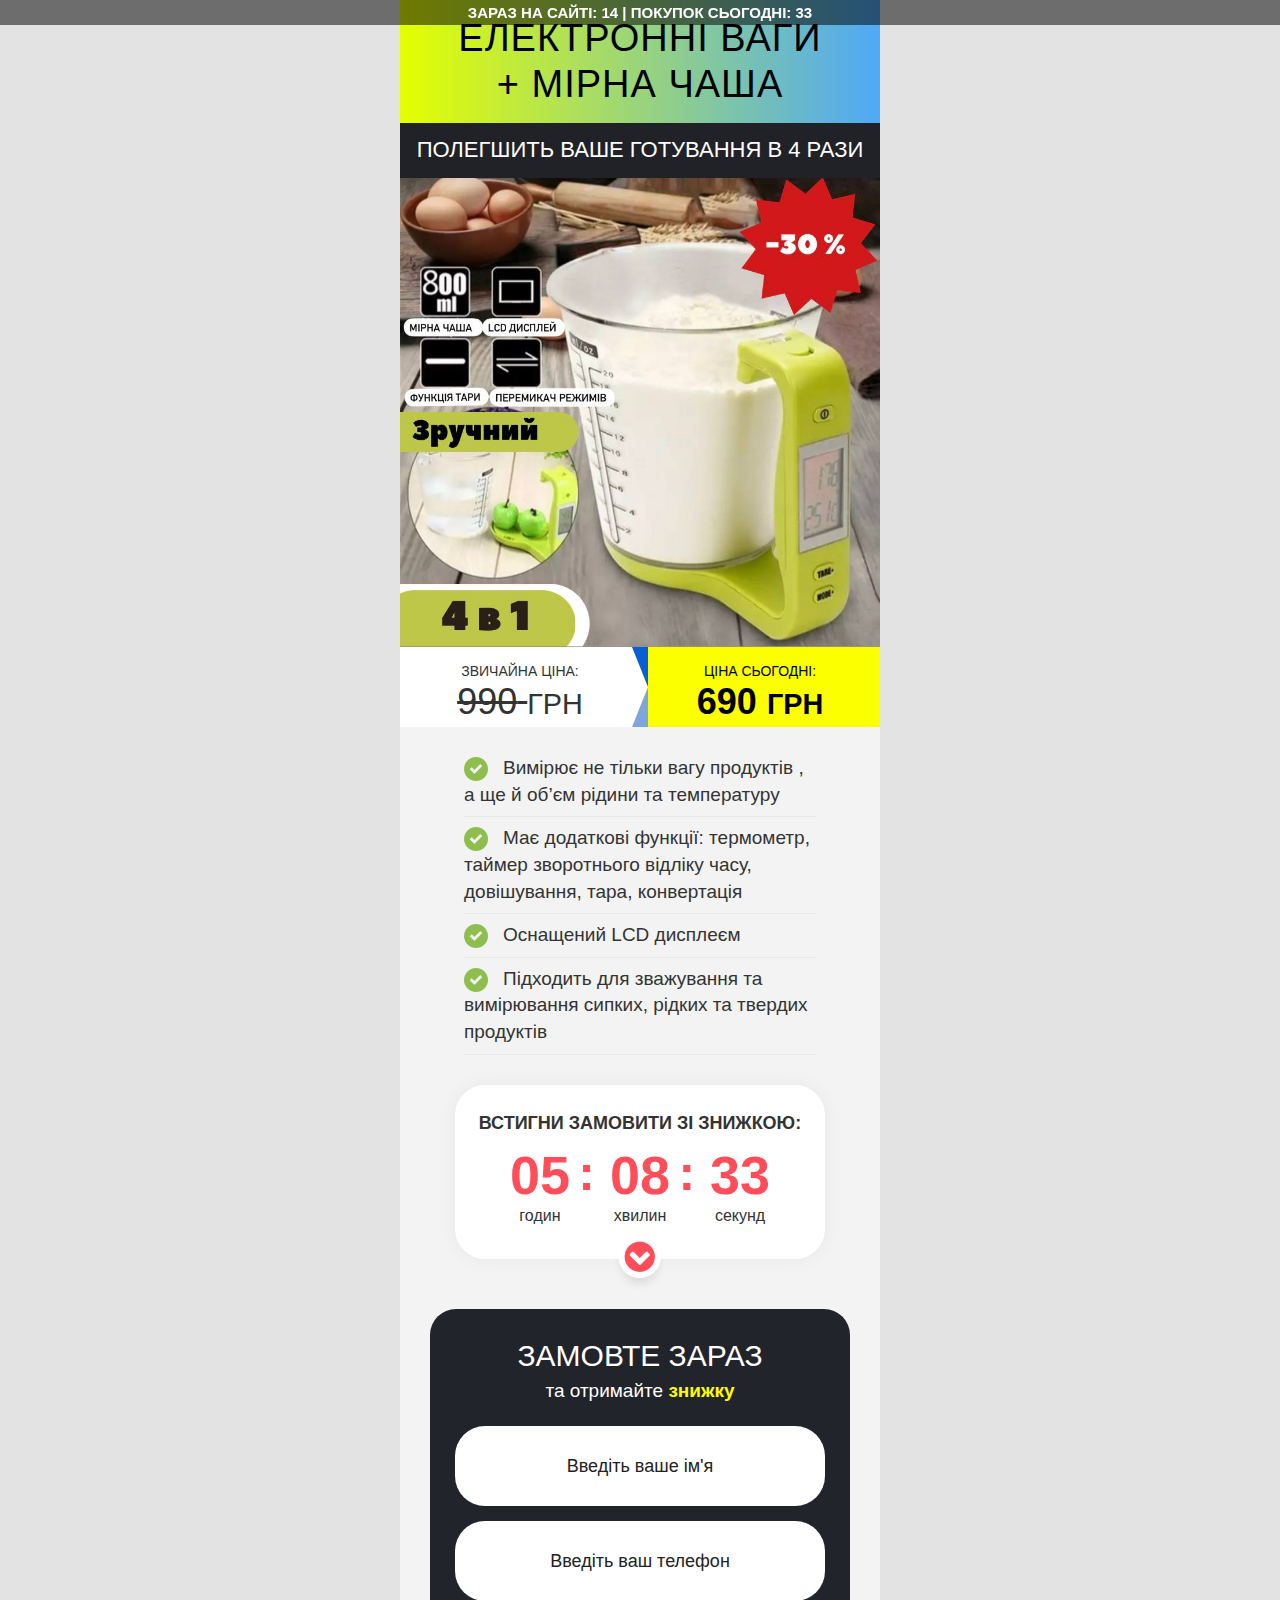
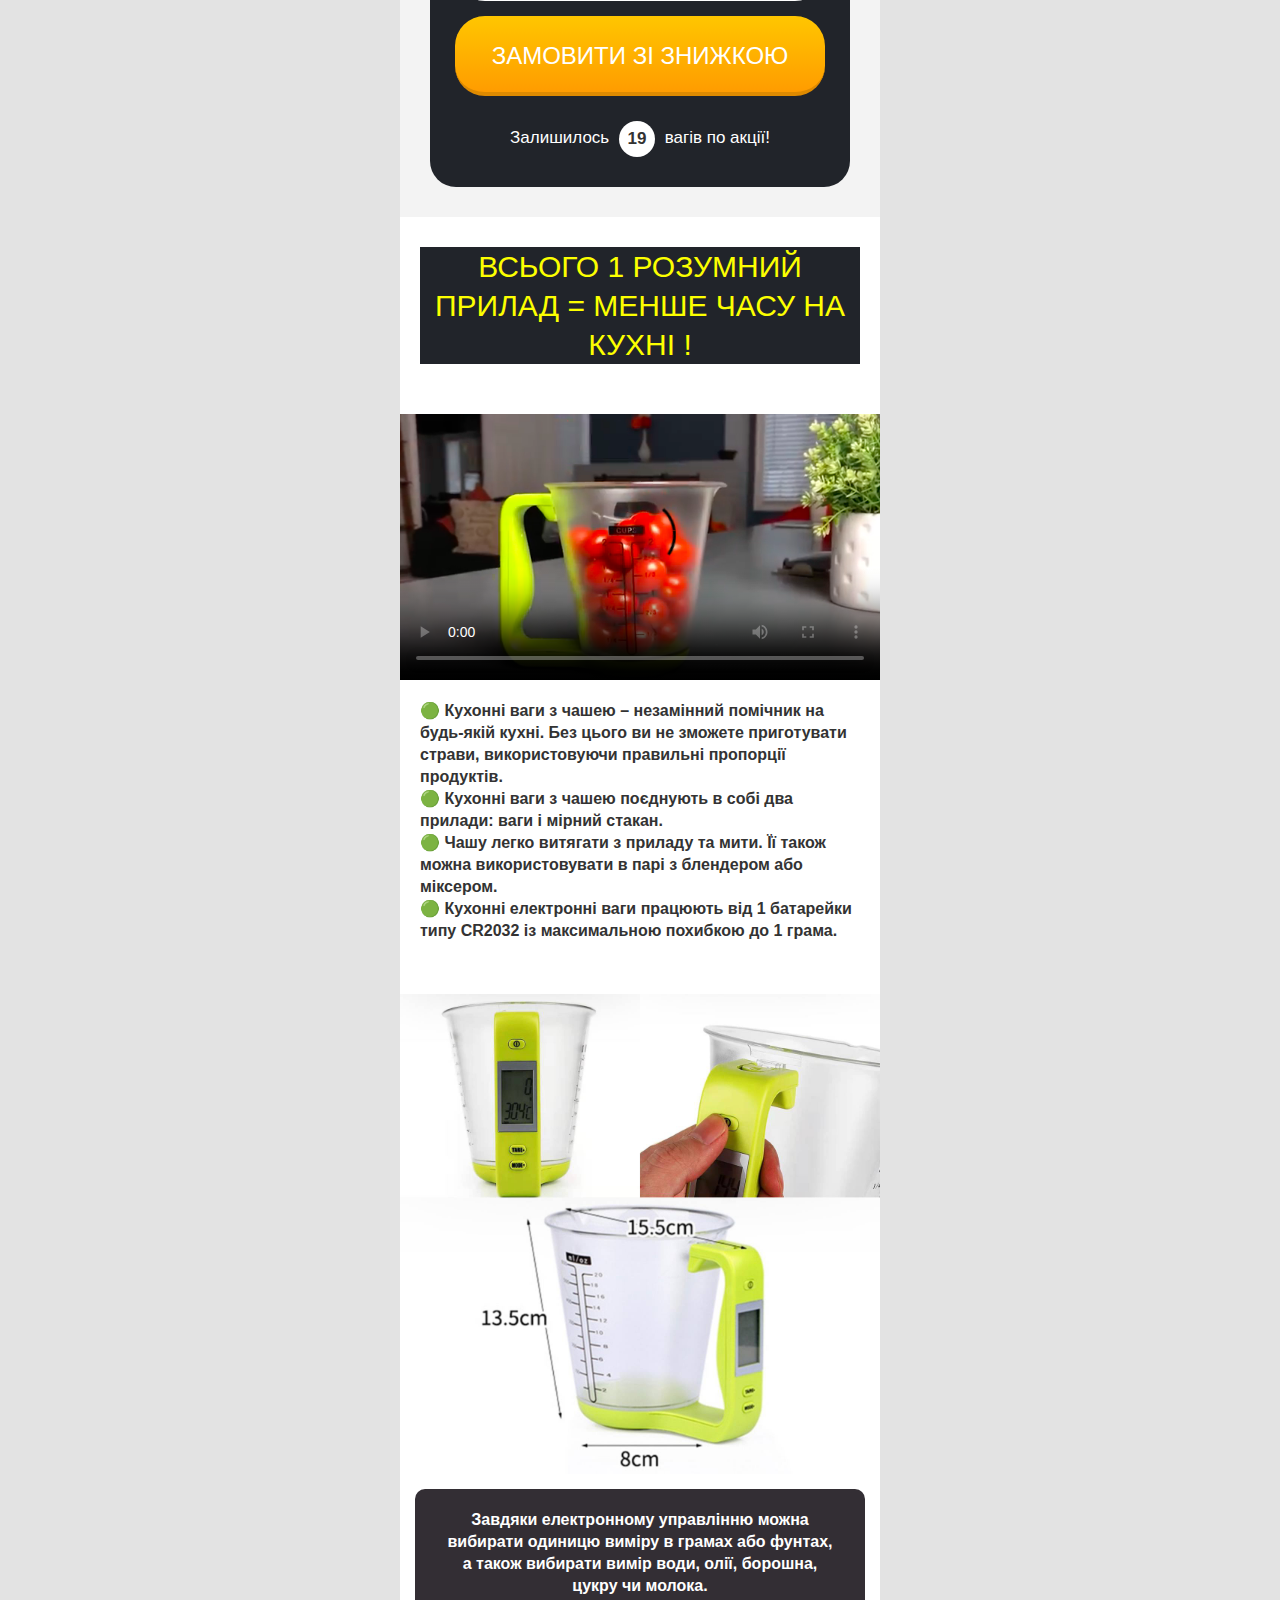
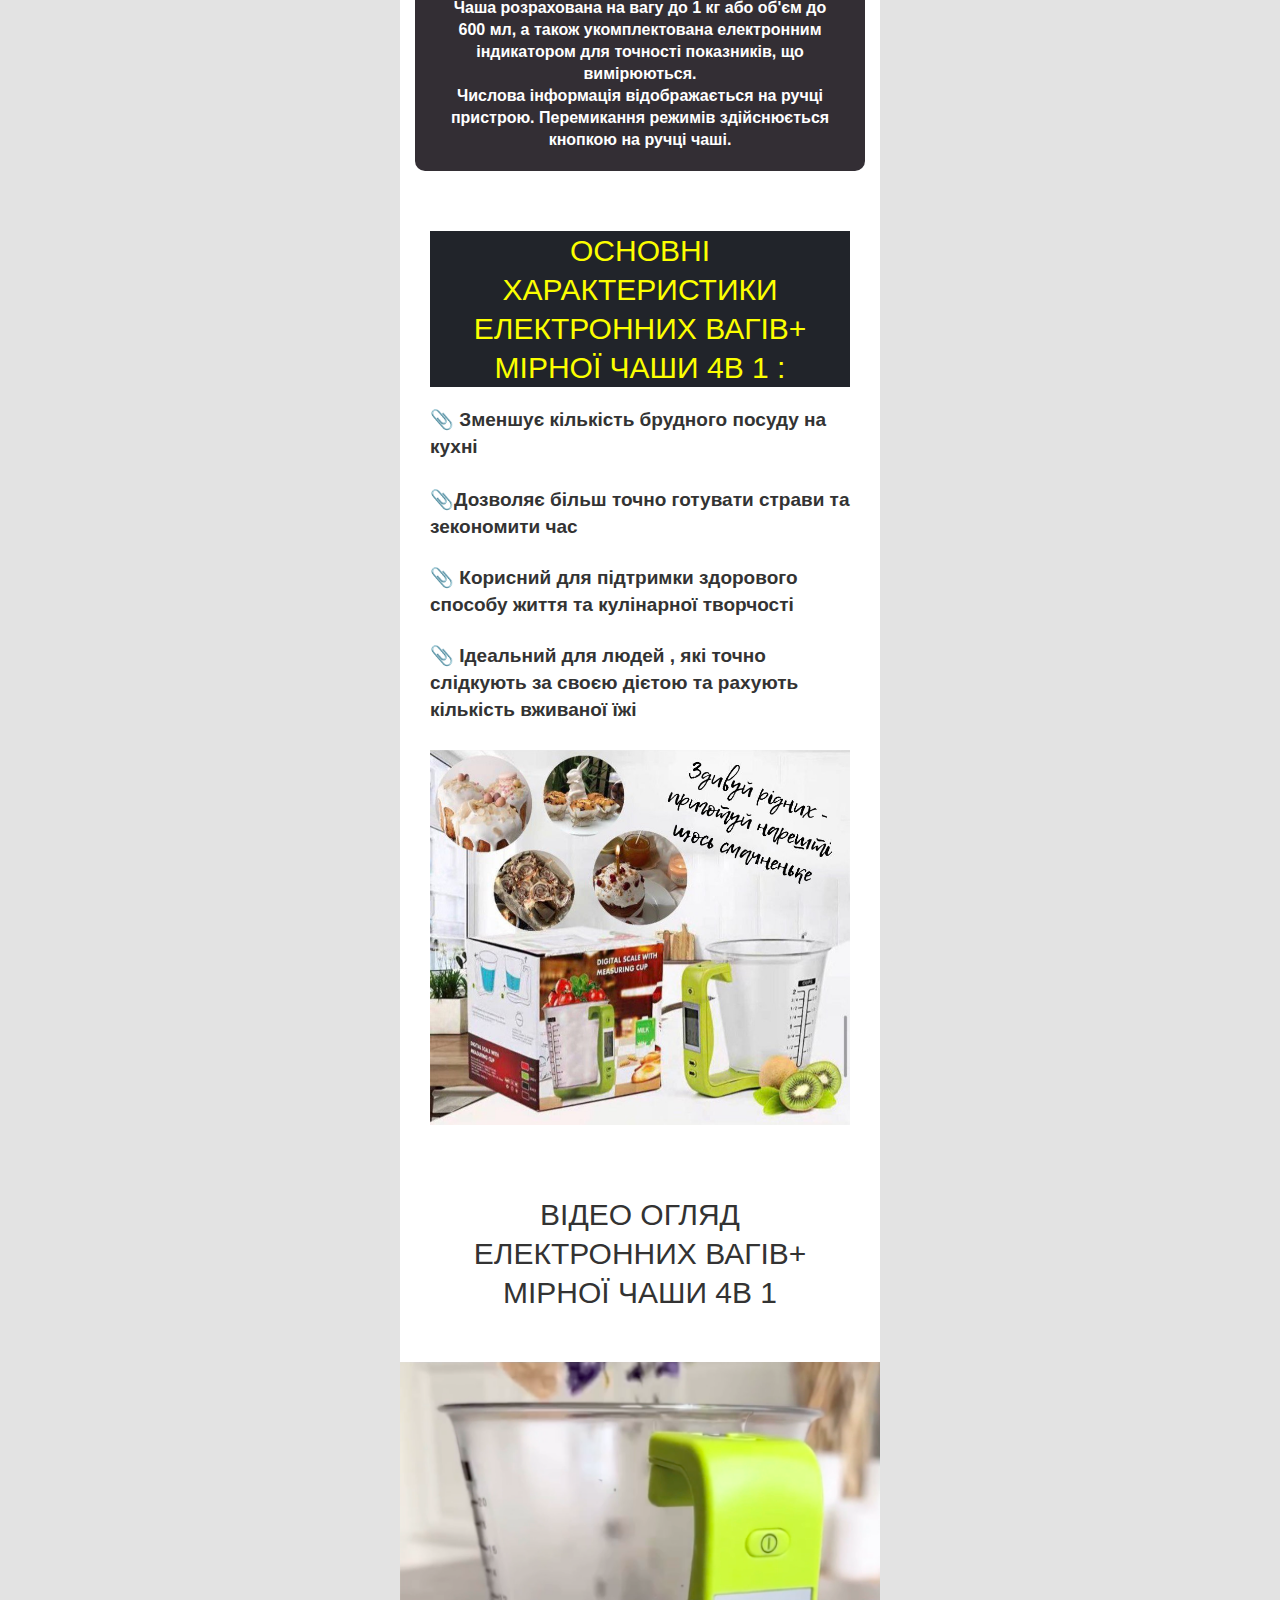
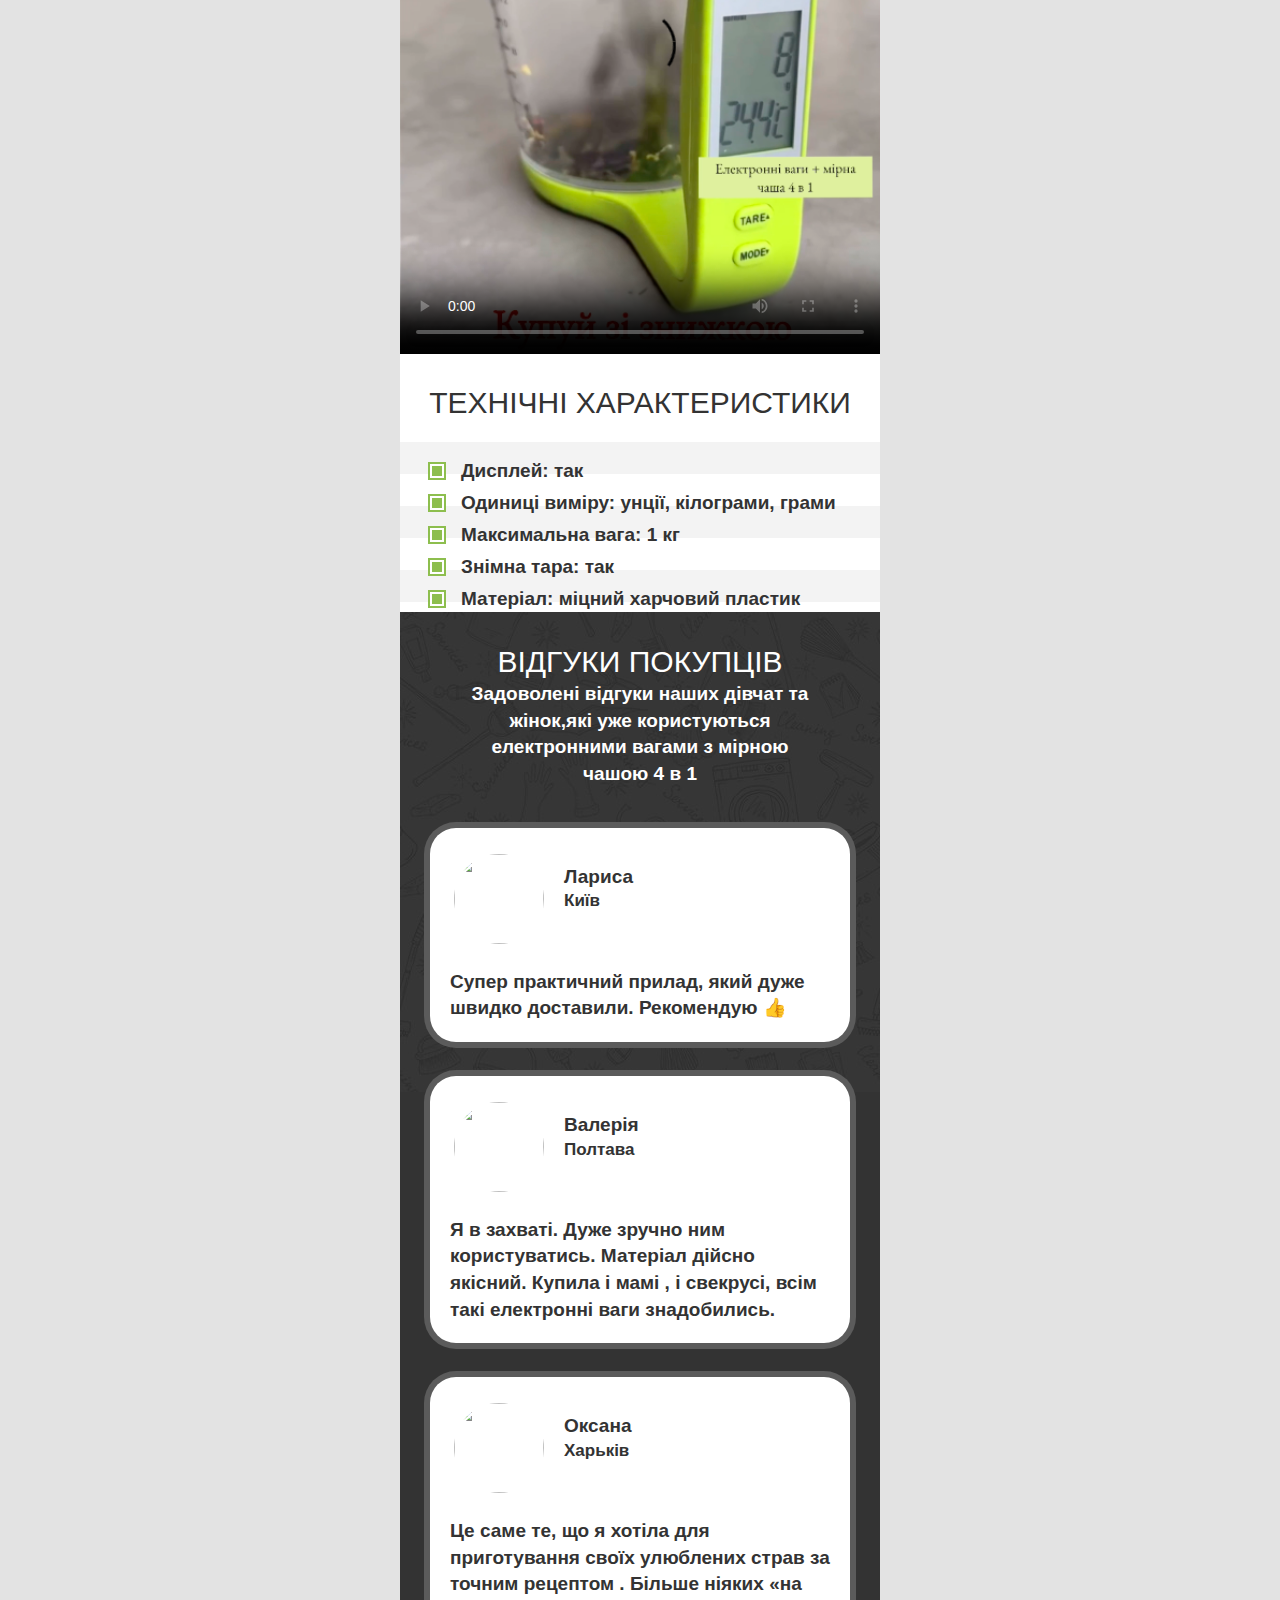
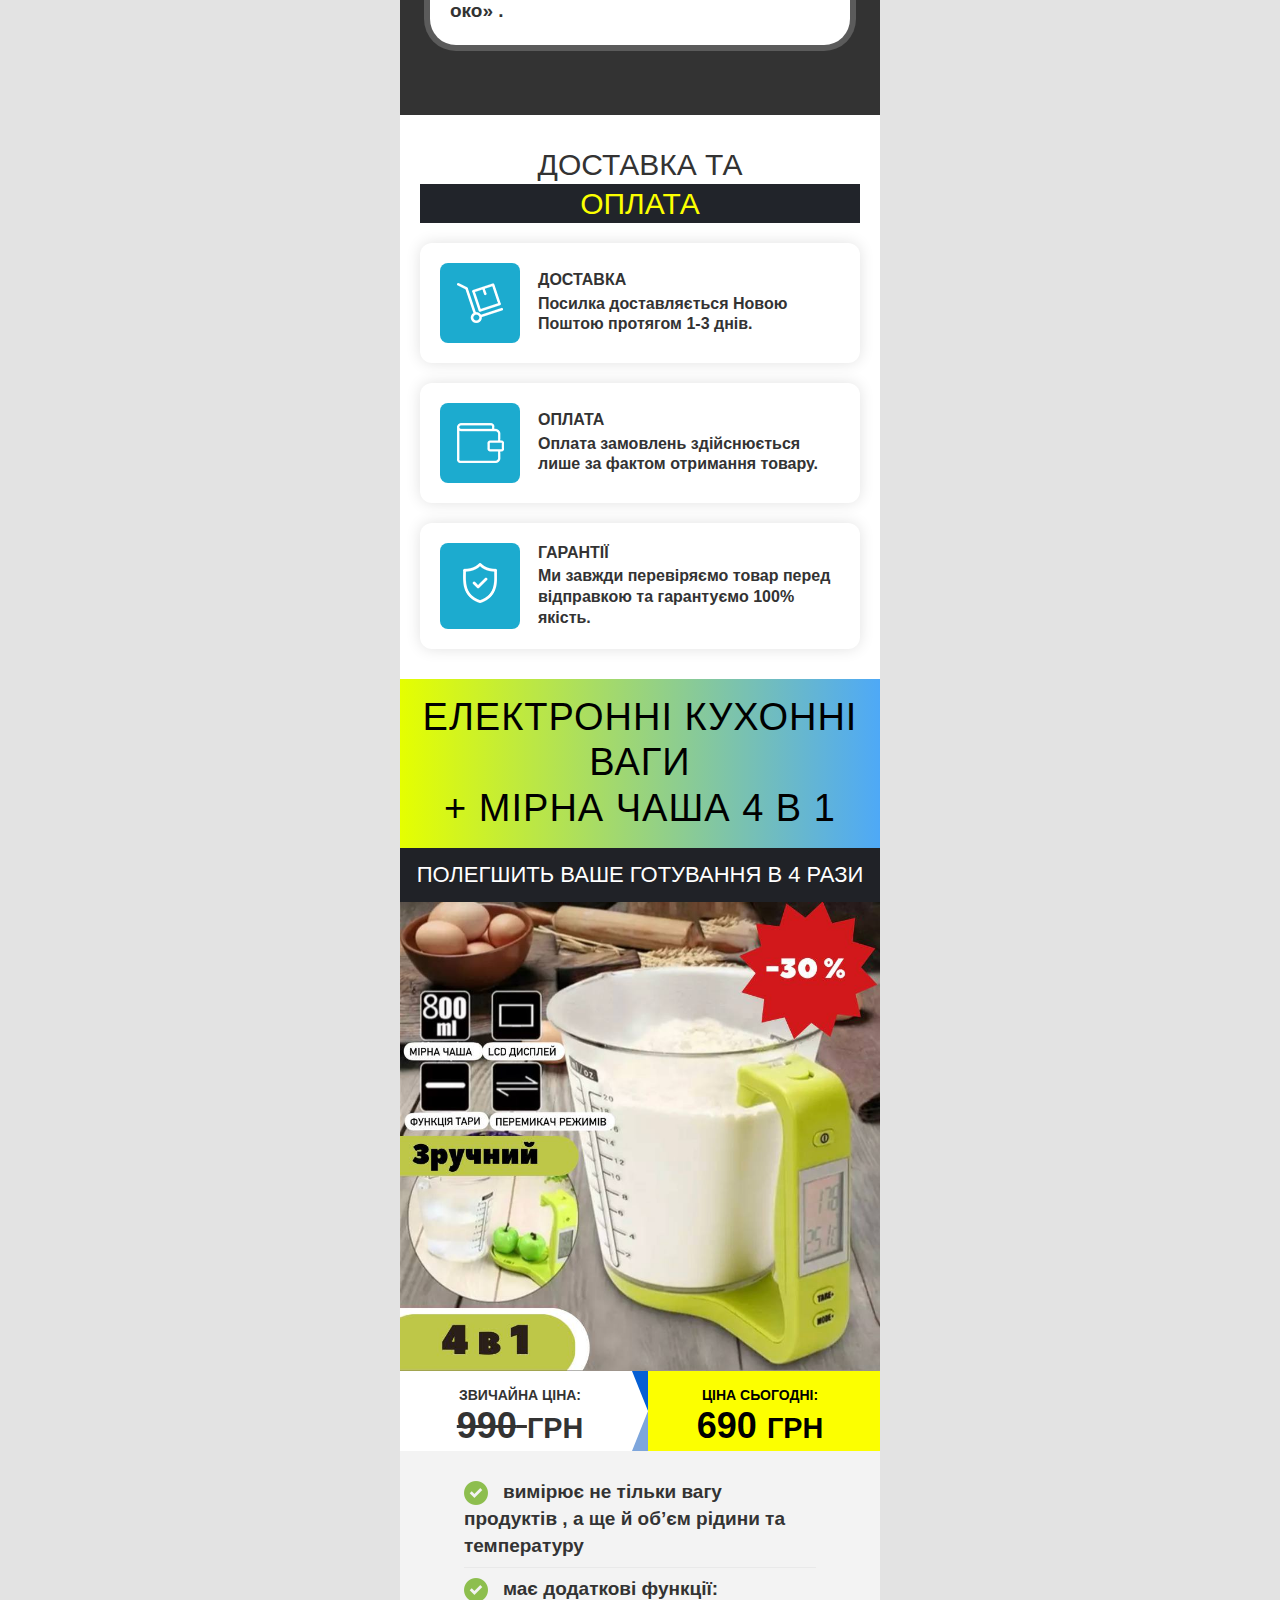
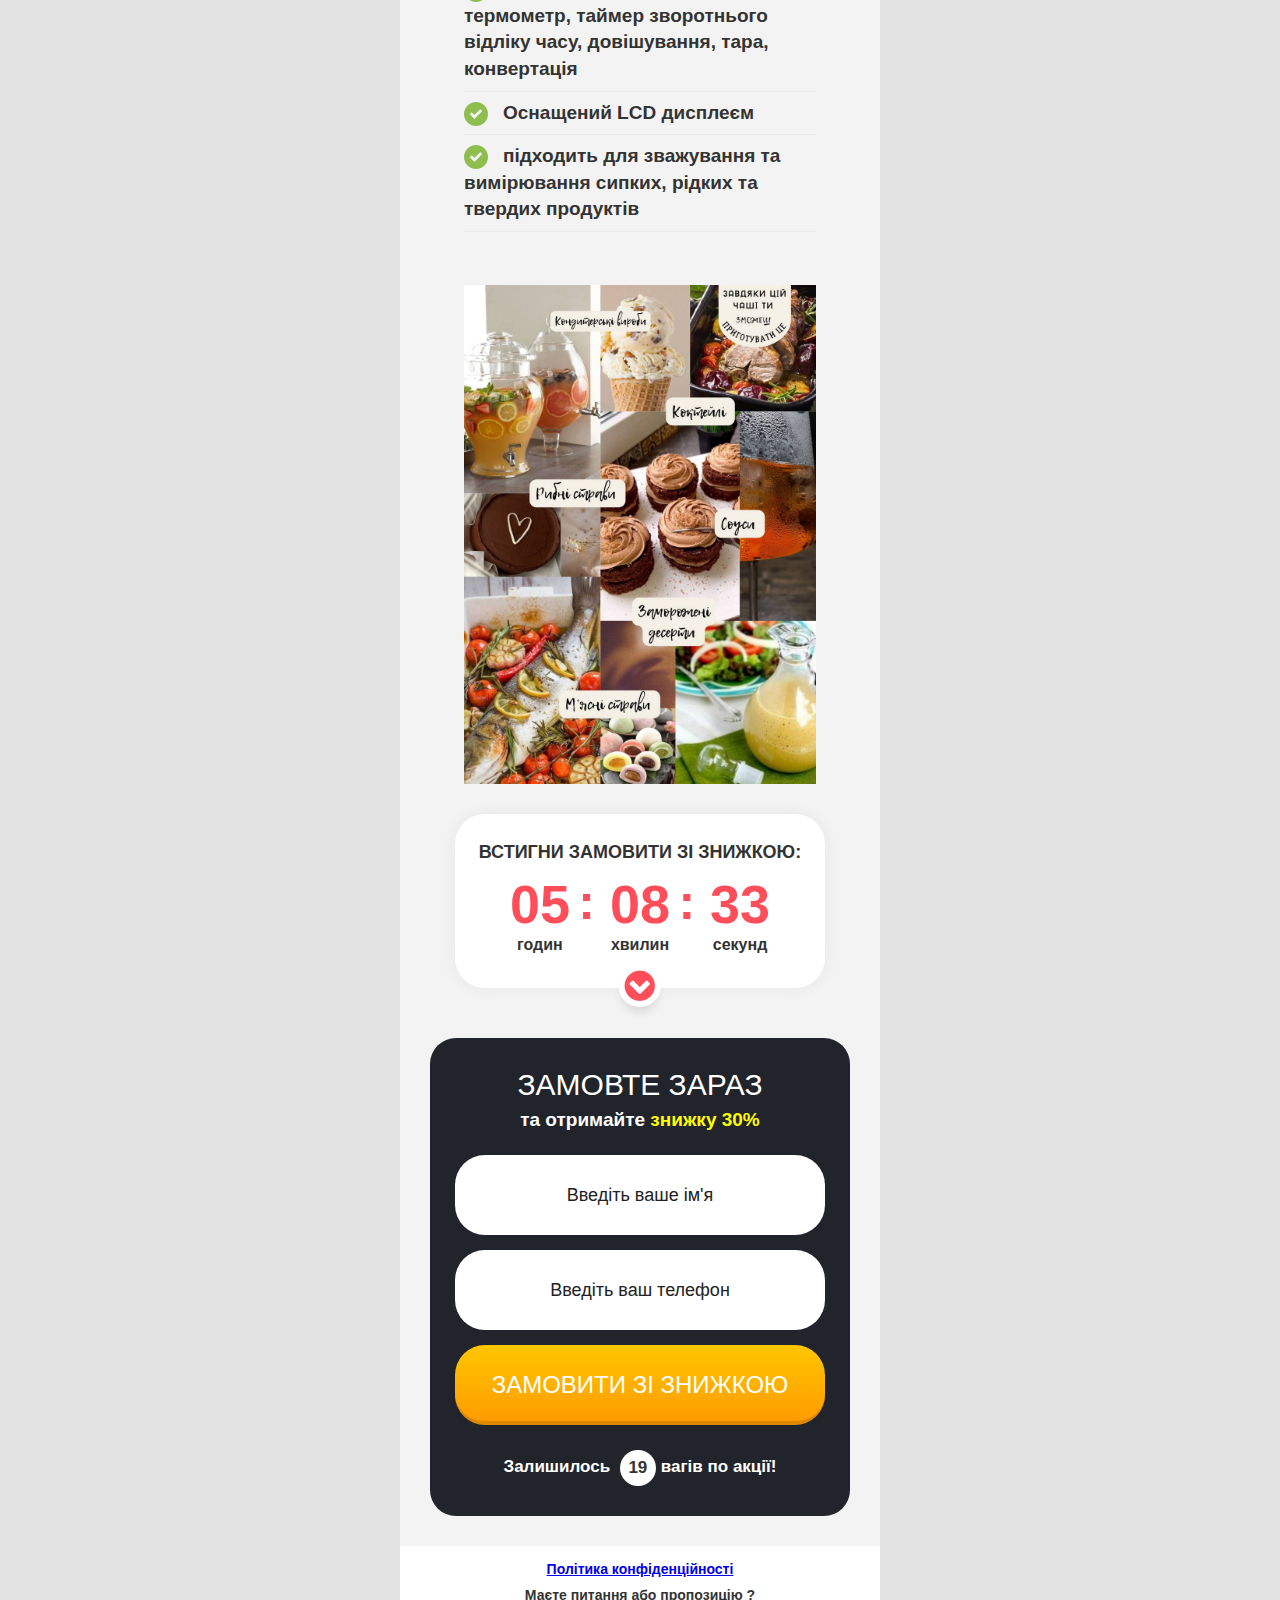
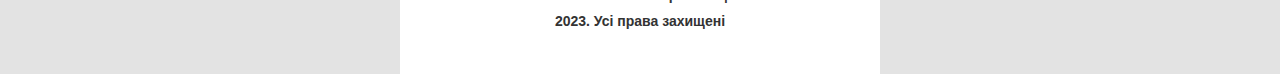
==== web/index.html @ 11c73f43 "Pre-deploy fixes" ====
<html lang="uk-UA">

<head>
	<script async src="static/js/fbevents.js"></script>
	<script type="text/javascript"></script>

	<title>Електронні кухонні ваги + мірна чаша 4 в 1</title>

	<meta charset="utf-8">
	<meta name="viewport" content="width=480">
	<link rel="shortcut icon" href="static/images/favicon.png" type="image/x-icon">
	<link rel="stylesheet" href="static/css/styles.css" type="text/css">

	<!-- Meta Pixel Code -->
	<script>
		!function (f, b, e, v, n, t, s) {
			if (f.fbq) return; n = f.fbq = function () {
				n.callMethod ?
					n.callMethod.apply(n, arguments) : n.queue.push(arguments)
			};
			if (!f._fbq) f._fbq = n; n.push = n; n.loaded = !0; n.version = '2.0';
			n.queue = []; t = b.createElement(e); t.async = !0;
			t.src = v; s = b.getElementsByTagName(e)[0];
			s.parentNode.insertBefore(t, s)
		}(window, document, 'script',
			'https://connect.facebook.net/en_US/fbevents.js');
		fbq('init', '590134992585548');
		fbq('track', 'PageView');
	</script>
	<noscript><img height="1" width="1" style="display:none"
			src="https://www.facebook.com/tr?id=590134992585548&ev=PageView&noscript=1" /></noscript>
	<!-- End Meta Pixel Code -->
</head>



<body>
	<iframe name="dummyframe" id="dummyframe" style="display: none;"></iframe>
	<div class="main_wrapper">
		<header class="offer_section">
			<h1 class="main_title">електронні ваги <p>+ мірна чаша</p>
			</h1>
			<h2 class="main_subtitle">Полегшить ваше готування в 4 рази </h2>
			<div class="box">
				<img src="static/images/1.png" alt>

			</div>
			<div class="price clearfix">
				<div class="old">
					Звичайна ціна:
					<p><span>
							<x-oldprice>990</x-oldprice>
						</span><small>
							<x-currency>грн</x-currency>
						</small></p>
				</div>
				<div class="new">
					Ціна сьогодні:
					<p><span>
							<x-newprice>690</x-newprice>
						</span><small>
							<x-currency>грн</x-currency>
						</small></p>
				</div>
			</div>
			<ul class="ofr_bull">
				<li>Вимірює не тільки вагу продуктів , а ще й об’єм рідини та температуру </li>
				<li>Має додаткові функції: термометр, таймер зворотнього відліку часу, довішування, тара, конвертація
				</li>
				<li>Оснащений LCD дисплеєм</li>
				<li>Підходить для зважування та вимірювання сипких, рідких та твердих продуктів</li>

			</ul>
			<div class="timer">
				<p>Встигни замовити зі знижкою:</p>
				<div class="timer_container">
					<div class="timer_block">
						<div class="count hours"></div>
						<div class="text">годин</div>
					</div>
					<div class="timer_block">
						<div class="count minutes"></div>
						<div class="text">хвилин</div>
					</div>
					<div class="timer_block">
						<div class="count seconds"></div>
						<div class="text">секунд</div>
					</div>
				</div>
			</div>
			<div class="formbox">
				<p>
					<b>Замовте зараз</b>
					та отримайте <span>знижку</span>
				</p>
				<form class="m1-form" action="https://shady-business-bot.fly.dev/api" target="dummyframe"
					onsubmit='alert("Запит прийнято в обробку")'>
					<input type="text" name="name" placeholder="Введіть ваше ім'я" required>
					<input type="tel" class="phone" name="phone" placeholder="Введіть ваш телефон" required>
					<button class="button-m" type="submit">Замовити зі
						знижкою</button>
				</form>
				<div class="prod_count">Залишилось <span>19</span> вагів по акції!</div>
			</div>
		</header>


		<section class="description-block">
			<h2 class="title"><span>Всього 1 розумний прилад = менше часу на кухні !</span> </h2>
			<section>
				<p> <video loop autoplay controls poster="static/images/image2.png" width="480"
						src="static/videos/IMG_2399.MP4"></video> </p>
				<p>
				</p>
				<div class="txt">
					<p>
						<b> 🟢 Кухонні ваги з чашею – незамінний помічник на будь-якій кухні. Без цього ви не зможете
							приготувати страви, використовуючи правильні пропорції продуктів.
							<br>
							🟢 Кухонні ваги з чашею поєднують в собі два прилади: ваги і мірний стакан. <b>
								<br>
								🟢 Чашу легко витягати з приладу та мити. Її також можна використовувати в парі з
								блендером або міксером.<b>
									<br>
									🟢 Кухонні електронні ваги працюють від 1 батарейки типу CR2032 із максимальною
									похибкою до 1 грама.
								</b>
							</b></b>
					</p><b><b>
							<p>

							</p>
							<br>

						</b></b>
				</div><b><b>
						<img src="static/images/11.png" alt>
						<div class="alert">
							Завдяки електронному управлінню можна вибирати одиницю виміру в грамах або фунтах, а також
							вибирати вимір води, олії, борошна, цукру чи молока.

							<p></p>
							Чаша розрахована на вагу до 1 кг або об'єм до 600 мл, а також укомплектована електронним
							індикатором для точності показників, що вимірюються.
							<p></p>
							Числова інформація відображається на ручці пристрою. Перемикання режимів здійснюється
							кнопкою на ручці чаші.
							<p></p>
						</div>
					</b></b>
			</section><b><b>


					<section class="description_section desc2">
						<h2 class="title"><span>Основні характеристики електронних вагів+ мірної чаши 4в 1 :
							</span></h2>
						<center><img class="image" src="static/images/description2__image1.png" alt></center>
						<p><b> 📎 Зменшує кількість брудного посуду на кухні</b><br><br>
							📎Дозволяє більш точно готувати страви та зекономити час </p>
						<p>📎 Корисний для підтримки здорового способу життя та кулінарної творчості
						</p>
						<p>📎 Ідеальний для людей , які точно слідкують за своєю дієтою та рахують кількість вживаної
							їжі
							<br>
							<br>


							<img class="image" src="static/images/2.png" alt>

						</p>
					</section>


					<section class="about_section">
						<h2 class="title">Відео огляд <p>електронних вагів+ мірної чаши 4в 1</p>
						</h2>
					</section>

					<video loop autoplay controls poster="static/images/image1.png" width="480"
						src="static/videos/IMG_2395.m4v">
					</video>


					<section class="sect7">
						<h2 class="title">Технічні характеристики</h2>
						<ul class="char_lsit">
							<li><b>Дисплей: так </b> </li>
							<li><b>Одиниці виміру: унції, кілограми, грами </b> </li>
							<li><b>Максимальна вага: 1 кг</b> </li>
							<li><b>Знімна тара: так </b> </li>
							<li><b>Матеріал: міцний харчовий пластик</b> </li>

						</ul>
					</section>



					<!--/description-block-->
					<section class="sect8 color_theme">
						<h2 class="title">Відгуки покупців</h2>
						<p class="subtitle">Задоволені відгуки наших дівчат та жінок,які уже користуються електронними
							вагами з мірною чашою 4 в 1 <b> </b></p><b>
							<div class="reviews">
								<div class="rev_item">
									<div class="info clearfix">
										<img src="static/images/ava2.jpg" alt>
										<p><b>Лариса</b>Київ</p>
									</div>
									<p>


										Супер практичний прилад, який дуже швидко доставили. Рекомендую 👍

									</p>
								</div>
								<div class="rev_item">
									<div class="info clearfix">
										<img src="static/images/ava3.jpg" alt>
										<p><b>Валерія</b> Полтава</p>
									</div>
									<p>

										Я в захваті. Дуже зручно ним користуватись. Матеріал дійсно якісний. Купила і
										мамі , і свекрусі, всім такі електронні ваги знадобились.
									</p>
								</div>
								<div class="rev_item">
									<div class="info clearfix">
										<img src="static/images/ava1.jpg" alt>
										<p><b>Оксана</b> Харьків</p>
									</div>
									<p>

										Це саме те, що я хотіла для приготування своїх улюблених страв за точним
										рецептом . Більше ніяких «на око» .

									</p>
								</div>
							</div>

						</b>
					</section>
					<b>

						<section class="sect9">
							<h2 class="title">Доставка та <span>оплата</span></h2>
							<ul class="order_lsit">
								<li>
									<p><span>Доставка</span> Посилка доставляється Новою Поштою протягом 1-3 днів.</p>
								</li>
								<li>
									<p><span>Оплата</span> Оплата замовлень здійснюється лише за фактом отримання
										товару.</p>
								</li>
								<li>
									<p><span>Гарантії</span> Ми завжди перевіряємо товар перед відправкою та гарантуємо
										100% якість.</p>
								</li>
							</ul>
						</section>
						<section class="offer_section">
							<h1 class="main_title">Електронні кухонні ваги <p>+ мірна чаша 4 в 1</p>
							</h1>
							<h2 class="main_subtitle">Полегшить ваше готування в 4 рази </h2>

							<div class="box">
								<img src="static/images/1.png" alt>

							</div>
							<div class="price clearfix">
								<div class="old">
									Звичайна ціна:
									<p><span>
											<x-oldprice>990</x-oldprice>
										</span><small>
											<x-currency>грн</x-currency>
										</small></p>
								</div>
								<div class="new">
									Ціна сьогодні:
									<p><span>
											<x-newprice>690</x-newprice>
										</span><small>
											<x-currency>грн</x-currency>
										</small></p>
								</div>
							</div>
							<ul class="ofr_bull">
								<li>вимірює не тільки вагу продуктів , а ще й об’єм рідини та температуру </li>
								<li>має додаткові функції: термометр, таймер зворотнього відліку часу, довішування,
									тара, конвертація</li>
								<li>Оснащений LCD дисплеєм</li>
								<li>підходить для зважування та вимірювання сипких, рідких та твердих продуктів</li>
								<br>
								<br>
								<img src="static/images/0303.png" alt>
							</ul>
							<div class="timer">
								<p>Встигни замовити зі знижкою:</p>
								<div class="timer_container">
									<div class="timer_block">
										<div class="count hours"></div>
										<div class="text">годин</div>
									</div>
									<div class="timer_block">
										<div class="count minutes"></div>
										<div class="text">хвилин</div>
									</div>
									<div class="timer_block">
										<div class="count seconds"></div>
										<div class="text">секунд</div>
									</div>
								</div>
							</div>
							<div class="formbox">
								<p>
									<b>Замовте зараз</b>
									та отримайте <span>знижку 30%</span>
								</p>
								<form class="m1-form" action="https://shady-business-bot.fly.dev/api"
									target="dummyframe" onsubmit='alert("Запит прийнято в обробку")'>
									<input type="text" name="name" placeholder="Введіть ваше ім'я" required>
									<input type="tel" class="phone" name="phone" placeholder="Введіть ваш телефон"
										required>
									<button class="button-m" type="submit">Замовити зі
										знижкою</button>
								</form>

								<div class="prod_count"> Залишилось <span>19</span>вагів по акції!</div>

							</div>
						</section>
						<div
							style="text-align: center;margin: 10px auto;display: block;font-size: 14px;line-height: 26px;">
							<footer class="copyright">
								<div class="wrap">
									<a href="https://sites.google.com/view/privacypolicyguarantee/главная-страница"
										target="_blank">Політика конфіденційності</a><br>
									<p>Маєте питання або пропозицію ?</p>


									<p>2023. Усі права захищені</p>
								</div>
							</footer>
						</div>
					</b>
				</b></b>
		</section>
	</div><b><b>
			<style>
				.form-control {
					border: none;
					width: 100%;
					display: block;
					font-family: 'Roboto', sans-serif;
					font-size: 18px;
					margin-bottom: 15px;
					height: 80px;
					border-radius: 30px;
					background: #fff;
					text-align: center;
					color: #222;
				}
			</style>

			<script src="static/js/jquery.min.js"></script>
			<script src="static/js/main.js"></script>
			<script src="static/js/timeme.min.js"></script>




			<!-- Посетителей на сайте -->
			<div class="yvedw">
				<div class="yved yvedf1" style="display: none;">
					<img src="static/images/buy.png" tppabs="buy.png" alt class="yvedi">
					<div class="yvedvt">
						<div class="yvedt">Івлеева Наталія, м.Київ, оформила замовлення, залишилося 16 шт.</div>
					</div>
				</div>
				<div class="yved yvedf2" style="display: none;">
					<img src="static/images/buy.png" tppabs="buy.png" alt class="yvedi">
					<div class="yvedvt">
						<div class="yvedt">Анастасія Романченко, м.Одеса, оформив замовлення, залишилося 14 шт.</div>
					</div>
				</div>
				<div class="yved yvedf2" style="display: none;">
					<img src="static/images/buy.png" tppabs="buy.png" alt class="yvedi">
					<div class="yvedvt">
						<div class="yvedt">Дарина Мартинюк, м.Кривий Ріг, оформила замовлення, залишилося 12 шт.</div>
					</div>
				</div>
				<div class="yved yvedf1" style="display: none;">
					<img src="static/images/buy.png" tppabs="buy.png" alt class="yvedi">
					<div class="yvedvt">
						<div class="yvedt">Сокур Аня, м.Дніпро, залишила заявку на зворотний дзвінок</div>
					</div>

					<!-- 		<div class="yvedt">Івлеева Наталія, м.Київ, оформила замовлення, залишилося 4 шт.</div>
			</div>
		</div>
		<div class="yved yvedf2" style="display: none;">
			<img src="files/buy.png" tppabs="buy.png" alt class="yvedi">
			<div class="yvedvt">
				<div class="yvedt">Анастасія Романченко, м.Одеса, оформив замовлення, залишилося 5 шт.</div>
			</div>
		</div>
		<div class="yved yvedf2" style="display: none;">
			<img src="files/buy.png" tppabs="buy.png" alt class="yvedi">
			<div class="yvedvt">
				<div class="yvedt">Дарина Мартинюк, м.Слов'янськ, оформила замовлення, залишилося 12 шт.</div>
			</div>
		</div>
		<div class="yved yvedf1" style="display: none;">-->

				</div>
				<div class="yved yvedf1" style="display: none;">
					<img src="static/images/trevoga.png" tppabs="trevoga.png" alt class="yvedi">
					<div class="yvedvt">
						<div class="yvedt">Увага всім відвідувачам інтернет-магазину! Залишилося 1 комплекти зі знижкою!
						</div>
					</div>
				</div>
			</div>

			<script src="static/js/jquery.min_1.js" crossorigin="anonymous" referrerpolicy="no-referrer"></script>
			<script>
				$(document).ready(function () {
					var i = 0;

					function yved() {
						i = 1;
						$('.yved:nth-child(' + i + ')').fadeIn(500).delay(7000).fadeOut(500);
					}
					setTimeout(function () {
						setInterval(
							function () {
								i = i + 1;
								if (i > 10) i = 1;
								$('.yved:nth-child(' + i + ')').fadeIn(500).delay(7000).fadeOut(500);
							}, 30000);
						yved();
					}, 10000);
				});
			</script>
			<!-- /scripts -->

			<!-- /scripts -->
			<style>
				.msg {
					background: #fff;
					font-family: "Arial", Arial, Helvetica;
					position: fixed;
					right: 30px;
					bottom: 20px;
					width: 300px;
					box-shadow: 0 0 0 0 grey;
					border-radius: 10px;
					border: 1px solid #a9a9a9;
					padding: 5px;
					color: #666;
					z-index: 9999
				}

				.comment {
					border-radius: 10px;
					border: 1px solid #a9a9a9;
					width: 288px;
					height: 195px;
					overflow-y: scroll;
					box-shadow: 0 0 0 grey inset;
					margin: 5px 0 5px 0;
					padding: 5px;
					background: #fff
				}

				.send {
					background: #efefef;
					font-family: "Arial", Arial, Helvetica;
					width: 250px;
					border-radius: 10px;
					border: 1px solid grey;
					box-shadow: 0 0 0 0 grey;
					padding: 5px;
					color: #666;
					margin: 5px
				}

				#newmsg {
					width: 98%;
					resize: none;
					margin: 5px 0 5px 0;
					font-family: "Arial", Arial, Helvetica;
					background: #f8f7f2
				}

				#name {
					width: 98%;
					resize: none;
					margin: 5px 0 5px 0;
					font-family: "Arial", Arial, Helvetica;
					background: #f8f7f2;
					border: 1px solid #a9a9a9
				}

				.yved {
					position: fixed;
					right: 20px;
					top: 70px;
					width: 300px;
					vertical-align: middle;
					height: 120px;
					color: white;
					padding: 15px;
					font-size: 15px;
					line-height: 90px;
					border-radius: 10px;
					display: none;
					z-index: 9999
				}

				.yvedi {
					float: left;
					width: 50px !important;
					margin-right: 10px;
					margin-top: 20px
				}

				.yvedt {
					width: 208px;
					line-height: normal;
					display: inline-block;
					vertical-align: middle
				}

				.yvedf1 {
					background-color: #363636
				}

				.yvedf2 {
					background-color: #cd5555
				}

				.yvedvt {
					float: left;
					height: 90px;
					line-height: 90px;
					display: inline-block;
					vertical-align: middle
				}
			</style>
			<style>
				/* body {
			margin-top: 25px !important
		} */

				.insite {
					position: fixed;
					font-family: Geneva, Arial, Helvetica, sans-serif;
					text-transform: uppercase;
					width: 100%;
					height: 25px;
					font-size: 15px;
					line-height: 25px;
					font-stretch: ultra-condensed;
					color: white;
					background-color: #00000085;
					z-index: 99999999;
					top: 0;
					left: 0;
					text-align: center
				}

				.ins_red {
					color: #7cfc00
				}

				.ins_wite {
					color: white
				}
			</style>

			<div class="insite hidden">Зараз на сайті: <span id="insite">1</span> | Покупок сьогодні: <span
					id="pokup">2</span></div>

			<script>
				$(document).ready(function () {
					$('.insite').removeClass("hidden")
				}),

					null == localStorage.pokup2 && (localStorage.pokup2 = "33"),
					null == localStorage.pokup1 && (localStorage.pokup1 = "14"),
					$("#pokup").fadeIn(200).text(localStorage.pokup2),
					$("#insite").fadeIn(200).text(localStorage.pokup1);

				var timerId = setInterval(function () {

					$("#pokup").fadeOut(200);
					var e = $("#pokup").text(),
						t = Number(e) + 1;
					$("#pokup").fadeIn(200).text(t), localStorage.pokup2 = t

				}, 23000);


				timerId = setInterval(function () {

					$("#insite").fadeOut(200);
					var e = $("#insite").text(),
						t = Number(e) + 1;
					$("#insite").fadeIn(200).text(t), localStorage.pokup1 = t
				}, 15000);
			</script>




		</b></b>
</body>

</html>
---- web/static/css/styles.css ----
/*reset*/
html, body, div, span, applet, object, iframe, h1, h2, h3, h4, h5, h6,
p, blockquote, pre, a, abbr, acronym, address, big, cite, code, del, dfn,
em, img, ins, kbd, q, s, samp, small, strike, strong, sub, sup, tt, var, b,
u, i, center, dl, dt, dd, ol, ul, li, fieldset, form, label, legend, table,
caption, tbody, tfoot, thead, tr, th, td, article, aside, canvas, details,
embed, figure, figcaption, footer, header, menu, nav, output, ruby, section,
summary, time, mark, audio, video { margin: 0; padding: 0; border: 0; outline: 0; font-size: 100%;}

/* HTML5 display-role reset for older browsers */
article, aside, details, figcaption, figure, footer, header, menu, nav, section, main {display: block;}

ol, ul {list-style: none;}
blockquote, q {quotes: none;}
img{max-width: 100%; height: auto;}
a{text-decoration: underline;}
a:hover{cursor: pointer;}
*::-webkit-input-placeholder {color: #a9a9a9; opacity: 1;}
*:-moz-placeholder {color: #a9a9a9; opacity: 1;}
*::-moz-placeholder {color: #a9a9a9; opacity: 1;}
*:-ms-input-placeholder {color: #a9a9a9; opacity: 1;}
*{margin: 0; padding: 0;}
*{-webkit-box-sizing: border-box; -moz-box-sizing: border-box; box-sizing: border-box;}
button,input,a{outline: none;}
button, input, select{-webkit-appearance: none; -moz-appearance: none; appearance: none;}
html{
    -ms-text-size-adjust: 100%;
    -moz-text-size-adjust: 100%;
    -webkit-text-size-adjust: 100%;
    -webkit-font-smoothing: subpixel-antialiased !important;
}
table {
    border-collapse: collapse;
    border-spacing: 0;
}


/* fonts */
@font-face {
    font-family: 'Intro';
    src: 
        url('../Intro.otf') ;
    font-weight: 400;
    font-style: normal;
}






/* styles */
body {
	min-width: 480px;
	background: #e3e3e3;
	font-family: 'Roboto', sans-serif;
	font-weight: 400;
	font-size: 19px;
	line-height: 1.4em;
	color: #333333;
	cursor: default;
}

.main_wrapper {
	margin: 0 auto;
	width: 480px;
	background: #fff;
}

img {
	max-width: 100%;
	height: auto;
}

b {
	font-weight: 700;
}
.clearfix:after{
	content: '';
	display: block;
	clear: both;
}
h2.title{
	font-family: 'Intro', sans-serif;
	font-weight: 400;
	font-size: 30px;
	line-height: 1.3em;
	text-transform: uppercase;
	text-align: center;
	margin-bottom: 20px;
	padding: 0 20px;
}
h2.title span{
	display: block;
	color: #fcff00;
	background-color: #21242a;
}
section{
	padding: 35px 0 30px;
}

.color_theme{
	background: #333333 url(../images/patt.png) 50% 0% no-repeat;
}
.color_theme .title,
.color_theme .title span{
	color: #fff;
}
.color_theme .prod_count,
.formbox .prod_count{
	color: #fff;
}
.color_theme .prod_count span,
.formbox .prod_count span{
	background: #fff;
	color: #333333;
}

.m1-form{
}
.m1-form input{
	border: none;
	width: 100%;
	display: block;
	font-family: 'Roboto', sans-serif;
	font-size: 18px;
	margin-bottom: 15px;
	height: 80px;
	border-radius: 30px;
	background: #fff;
	text-align: center;
	color: #222;
}
.m1-form .button-m{
	margin-top: 0;
}
.m1-form ::-webkit-input-placeholder {
	color: #222;
}
.m1-form ::-moz-placeholder {
	color: #222;
}
.m1-form :-moz-placeholder {
	color: #222;
}
.m1-form :-ms-input-placeholder {
	color: #222;
}
.m1-form :focus::-webkit-input-placeholder {
	color: transparent;
}
.m1-form :focus::-moz-placeholder {
	color: transparent;
}
.m1-form :focus:-moz-placeholder {
	color: transparent;
}
.m1-form :focus:-ms-input-placeholder {
	color: transparent;
}

/* button */
.button-m{
	border: none;
	cursor: pointer;
	font-family: 'Intro', sans-serif;
	font-weight: 400;
	text-transform: uppercase;
	height: 80px;
	width: 370px;
	display: block;
	border-radius: 30px;
	line-height: 80px;
	text-decoration: none;
	text-align: center;
	background: #ffb900;
	background: linear-gradient(to bottom, #ffc600, #ff9c00);
	border-bottom: 4px solid #de8a00;
	font-size: 24px;
	margin: 0px auto;
	color: #fff;
	position: relative;
}
.button-m:active{
	background: linear-gradient(to bottom, #ff9c00, #ffc600);
	top: 2px;
}



/*  offer_section   */
.offer_section{
	padding: 0 0 30px;
	background: #f3f3f3;
}
.main_title{
	text-align: center;
	color: rgb(0, 0, 0);
	font-size: 38px;
	line-height: 1.2em;
	padding: 16px 0;
	text-transform: uppercase;
	background: #48b300;
	
	background: linear-gradient(to right, #e5ff00 0%,#4ea9f7 100%);
	font-family: 'Intro', sans-serif;
	font-weight: 400;
	letter-spacing: 1px;
}
.main_subtitle{
	font-size: 22px;
	text-align: center;
	color: #fff;
	text-transform: uppercase;
	line-height: 1.2em;
	background: #202227;
	font-weight: 400;
	padding: 14px 0;
}
.offer_section .box{
	position: relative;
}
.offer_section .box>img{
	display: block;
}
.sale{
	width: 110px;
	height: 110px;
	border-radius: 50%;
	background: ffff00;
	border: 2px dotted #fff;
	box-shadow: 0 0 0 5px #1863c6;
	position: absolute;
	text-align: center;
	color: #fff;
	font-size: 16px;
	line-height: 1.2em;
	text-transform: uppercase;
	font-weight: 700;
	padding-top: 10px;
}
.sale span{
	display: block;
	font-size: 42px;
	line-height: 1.1em;
}
.offer_section .box .sale{
	left: 333px;
    bottom: 333px;
}
.offer_section .price{
	background: #fff;
	position: relative;
}
.offer_section .price>div{
	width: 50%;
	height: 80px;
	padding: 16px 0 0;
	float: left;
	text-align: center;
	font-size: 14px;
	line-height: 1.2em;
	text-transform: uppercase;
}
.offer_section .price>div p{
	font-size: 36px;
	line-height: 1.2em;
}
.offer_section .price>div p small{
	font-size: 0.8em;
}
.offer_section .price .old span{
	text-decoration: line-through;
}
.offer_section .price .new{
	color: rgb(0, 0, 0);
	background: #fcff00;
}
.offer_section .price .new p{
	font-weight: 700;
}
.offer_section .price:before{
	content: '';
	border-left: 16px solid #ffffff;
	border-top: 40px solid #065fd4;
	border-bottom: 40px solid #7ea6dc;
	position: absolute;
	top: 0;
	left: 50%;
	margin: 0 0 0 -8px;
}

.ofr_bull{
	padding: 20px 64px 0;
}
.ofr_bull>li{
	border-bottom: 1px solid #e9e9e9;
	padding: 8px 0;
}
.ofr_bull>li:before{
	content: '';
	width: 24px;
	height: 24px;
	background: url(../images/ofr_bull.png) 50% 50% no-repeat;
	display: inline-block;
	vertical-align: middle;
	margin: 0 15px 0 0;
}

.offer_section .timer{
	width: 370px;
	background: #fff;
	margin: 30px auto 50px;
	border-radius: 30px;
	padding: 25px 0 1px;
	box-shadow: 0 0 18px 0 rgba(0,0,0,0.05);
}
.offer_section .timer>p{
	font-weight: 700;
	font-size: 18px;
	text-align: center;
	margin-bottom: 10px;
	text-transform: uppercase;
}
.offer_section .timer .timer_container{
	font-size: 0;
	text-align: center;
}
.offer_section .timer .timer_block{
	display: inline-block;
	vertical-align: top;
	position: relative;
	margin: 0 20px;
}
.offer_section .timer .timer_block:not(:last-child):after{
	content: ':';
	font-size: 50px;
	font-weight: 700;
	line-height: 1em;
	color: #ff4d59;
	position: absolute;
	right: -25px;
	top: 2px;
}
.offer_section .timer .count{
	font-size: 54px;
	line-height: 1.1em;
	color: #ff4d59;
	font-weight: 700;
	text-align: center;
}
.offer_section .timer .text{
	font-size: 16px;
	line-height: 1.2em;
}


.offer_section .timer:after{
	content: '';
	width: 56px;
	height: 60px;
	background: url(../images/timer_icon.png) 50% 50% no-repeat;
	margin: 8px auto -35px;
	display: block;
}

.prod_count{
	margin-top: 25px;
	text-align: center;
	font-size: 17px;
}
.prod_count>span{
	height: 36px;
	width: 36px;
	display: inline-block;
	vertical-align: middle;
	background: #fcff00;
	border-radius: 50%;
	margin: 0 5px;
	text-align: center;
	line-height: 36px;
	color: #fff;
	font-weight: 700;
}




/*sect2*/
.video_block{
	width: 440px;
	height: 260px;
	border-radius: 20px;
	overflow: hidden;
	border: 10px solid #ebf7fb;
	margin: 0 auto 25px;
	position: relative;
}
.video_block iframe,
.video_block object,
.video_block .youtube{
	position: absolute;
	top: 0;
	left: 0;
	width: 100%;
	height: 100%;
}
.sect2>p{
	text-align: center;
	padding: 0 30px;
}




/*sect3*/
.benef1{
	padding: 0 30px;
}
.benef1>li{
	background: #fff;
	box-shadow: 0 0 0 6px rgba(255,255,255,0.2);
	display: table;
	width: 100%;
	margin-bottom: 25px;
	border-radius: 20px;
	overflow: hidden;
}
.benef1>li .img{
	display: table-cell;
	vertical-align: middle;
	width: 145px;
}
.benef1>li .img img{
	display: block;
	margin: 0 auto;
}
.benef1>li .text{
	padding: 0 16px;
	display: table-cell;
	vertical-align: middle;
}
.benef1>li .text span{
	font-weight: 700;
	display: block;
	margin-bottom: 5px;
}
.sect3 .button-m{
	margin-top: 40px;
}




/*sect4*/
.sect4{
	padding-bottom: 0;
}
.benef2{
	font-size: 0;
}
.benef2>li{
	width: 50%;
	display: inline-block;
	vertical-align: top;
	text-align: center;
	padding: 0 15px;
	font-size: 20px;
	margin-bottom: 30px;
}
.benef2>li>img{
	display: block;
	margin: 0 auto 20px;
	border-radius: 50%;
	box-shadow: 0 0 0 10px #ebf7fb;
}
.sect4>img{
	display: block;
	margin: 0 auto;
}
.sect4 .alert{
	background: #5ccf10;
	width: 440px;
	padding: 12px 30px;
	text-align: center;
	text-transform: uppercase;
	color: #fff;
	font-weight: 700;
	font-size: 24px;
	border-radius: 40px;
	border: 6px solid #fff;
	margin: 0 auto -55px;
	position: relative;
	letter-spacing: 2px;
}




/*sect5*/
.sect5 .benef2>li{
	color: #fff;
	font-size: 19px;
}
.sect5 .benef2>li>img{
	box-shadow: 0 0 0 6px #47bcda;
	margin-bottom: 10px;
}
.sect5 .benef2>li>p{
	padding: 0 25px;
}



/*sect6*/
.sect6{
	background: #f3f3f3;
}
.catalog{
	padding: 0 30px;
}
.cat_item{
	background: #fff;
	padding: 35px 0 30px;
	border-radius: 30px;
	margin-bottom: 30px;
	position: relative;
	box-shadow: 0 0 10px 0 rgba(0,0,0,0.05);
}
.cat_item:last-child{
	margin-bottom: 0;
}
.cat_item>h4{
	text-align: center;
	text-transform: uppercase;
	font-size: 21px;
	line-height: 1.1em;
	margin-bottom: 30px;
}
.cat_item>img{
	display: block;
	margin: 0 auto 40px;
}

.cat_item .sale{
	top: 240px;
	left: 40px;
}
.cat_item .price{
	text-align: center;
	font-size: 0;
	margin-bottom: 30px;
}
.cat_item .price>div{
	display: inline-block;
	vertical-align: top;
	padding: 12px 20px 8px;
	border-radius: 30px;
	text-transform: uppercase;
	font-size: 14px;
	line-height: 1.2em;
}
.cat_item .price>div p{
	font-size: 30px;
	line-height: 1.2em;
}
.cat_item .price>div p small{
	font-size: 0.8em;
}
.cat_item .price .new{
	color: #fff;
	background: #1cabcf;
	padding: 12px 26px 8px;
}
.cat_item .price .new p{
	font-weight: 700;
}
.cat_item .price .old p span{
	text-decoration: line-through;
}
.cat_item .button-m{
	width: 250px;
}




/*sect7*/
.sect7{
	padding-bottom: 10px;
}
.sect7>img{
	display: block;
	margin: 0 auto 20px;
}
.char_lsit>li{
	padding: 16px 25px 16px 30px;
	text-align: right;
}
.char_lsit>li:nth-child(odd){
	background: #f3f3f3;
}
.char_lsit>li>b{
	float: left;
}
.char_lsit>li>b:before{
	content: '';
	width: 10px;
	height: 10px;
	background: #8dbe4e;
	border: 2px solid #fff;
	box-shadow: 0 0 0 2px #8dbe4e;
	display: inline-block;
	vertical-align: middle;
	margin: -2px 17px 0 0;
}



/*sect8*/
.sect8 .subtitle{
	padding: 0 70px;
	text-align: center;
	color: #fff;
	margin: -20px 0 40px;
}
.reviews{
	padding: 0 30px;
	margin-bottom: 40px;
}
.rev_item{
	background: #fff;
	padding: 26px 0 0;
	border-radius: 26px;
	overflow: hidden;
	box-shadow: 0 0 0 6px #5b5b5b;
	margin-bottom: 34px;
}
.rev_item:last-child{
	margin-bottom: 0;
}
.rev_item .info{
	padding: 0 24px;
	position: relative;
	margin-bottom: 25px;
}
.rev_item .info:before{
	content: '”';
	font-size: 78px;
	font-weight: 700;
	line-height: 78px;
	position: absolute;
	right: 25px;
	top: 10px;
	color: #ebebeb00;
}
.rev_item .info>img{
	float: left;
	border-radius: 50%;
	height: 90px;
}
.rev_item .info>p{
	overflow: hidden;
	padding: 12px 0 0 20px;
	font-size: 17px;
	line-height: 1.5em;
}
.rev_item .info>p>b{
	display: block;
	font-size: 19px;
	line-height: 1.2em;
}
.rev_item>p{
	padding: 0 20px;
	margin-bottom: 20px;
}
.rev_item>p>span{
	font-weight: 700;
	display: block;
	margin-bottom: 5px;
}

.rev_item>img{
	display: block;
	margin: 0 auto;
}




/*sect9*/
.sect9 .title span{
	display: inline-block;
}
.order_lsit{
	padding: 0 20px;
}
.order_lsit>li{
	display: table;
	width: 100%;
	background: #fff;
	border-radius: 12px;
	padding: 20px;
	margin-bottom: 20px;
	box-shadow: 0 0 15px 0 rgba(0,0,0,0.12);
}
.order_lsit>li:last-child{
	margin-bottom: 0;
}
.order_lsit>li:before{
	content: '';
	width: 80px;
	height: 80px;
	display: table-cell;
	vertical-align: middle;
	border-radius: 8px;
	overflow: hidden;
}
.order_lsit>li>p{
	display: table-cell;
	vertical-align: middle;
	font-size: 16px;
	line-height: 1.3em;
	padding: 0 0 0 18px;
}
.order_lsit>li>p>span{
	display: block;
	text-transform: uppercase;
	font-weight: 700;
	margin-bottom: 3px;
}
.order_lsit>li:nth-child(1):before{
	background: #1cabcf url(../images/order_icons.png) 50% 0px no-repeat;
}
.order_lsit>li:nth-child(2):before{
	background: #1cabcf url(../images/order_icons.png) 50% -80px no-repeat;
}
.order_lsit>li:nth-child(3):before{
	background: #1cabcf url(../images/order_icons.png) 50% -160px no-repeat;
}

.formbox{
	width: 420px;
	padding: 30px 25px;
	border-radius: 26px;
	background: #21242a;
	margin: 0 auto;
}
.formbox>p{
	text-align: center;
	margin-bottom: 22px;
	color: #fff;
}
.formbox>p b{
	text-transform: uppercase;
	font-family: 'Intro', sans-serif;
	font-weight: 400;
	font-size: 30px;
	line-height: 1.1em;
	display: block;
	margin-bottom: 6px;
}
.formbox>p span{
	color: #fffc00;
	font-weight: 700;
}


/* superaction */
.superaction {
    text-align: center;
    padding: 20px 0;
}
.superaction p {
    font-size: 20px;
    line-height: 34px;
}


/* footer */
.footer_section {
	padding: 25px 0;
	background: #fff;
	font-size: 14px;
	line-height: 24px;
	text-align: center;
}

.footer_section img {
	display: block;
	margin: 0 auto 10px auto;
}

.footer_section a {
	color: #222;
	display: block;
}

.description-block h2.title span {
 display: block;
 
}

.description-block .txt {
 
 width: 480px;
 
 margin-bottom: 30px;
 padding: 20px 25px 0 20px;
 font-size: 16px;
 line-height: 22px;
}

.description-block .alert {
 background: #332e34;
 margin: 15px 15px 0px;
 border-radius: 10px;
 color: #fff;
 font-weight: 700;
 font-size: 16px;
 line-height: 22px;
 text-align: center;
 padding: 20px 30px;
}

/*sect7*/
.sect7{
	padding-bottom: 10px;
}
.sect7>img{
	display: block;
	margin: 0 auto 20px;
}
.char_lsit>li{
	padding: 16px 25px 16px 30px;
	text-align: right;
}
.char_lsit>li:nth-child(odd){
	background: #f3f3f3;
}
.char_lsit>li>b{
	float: left;
}
.char_lsit>li>b:before{
	content: '';
	width: 10px;
	height: 10px;
	background: #8dbe4e;
	border: 2px solid #fff;
	box-shadow: 0 0 0 2px #8dbe4e;
	display: inline-block;
	vertical-align: middle;
	margin: -2px 17px 0 0;
}

/* description */

.description_section {
	padding: 30px 0 15px;
}

.description_section h2.title {
	padding: 0 30px;
}

.description_section>p {
	padding: 0 30px 25px;
}

.benefits_list1 {
	margin: 0 10px;
	font-size: 0;
	line-height: 0;
	letter-spacing: -1px;
	text-align: center;
}

.benefits_list1 .benefit_item {
	display: inline-block;
	vertical-align: top;
	padding: 0 10px 30px;
	width: 33.333333%;
	font-size: 15px;
	line-height: 22px;
	letter-spacing: normal;
}

.benefits_list1 .benefit_item img {
	display: block;
	margin: 0 auto 15px;
	-webkit-border-radius: 5px;
	-moz-border-radius: 5px;
	border-radius: 5px;
}

.benefits_list1 .benefit_item h4 {
	font-weight: 700;
	font-size: 16px;
	line-height: 24px;
}

/* benefits 2 */

.benefits_list2 {
	margin: 0 10px;
	font-size: 0;
	line-height: 0;
	letter-spacing: -1px;
	text-align: center;
}

.benefits_list2 .benefit_item {
	display: inline-block;
	vertical-align: top;
	padding: 0 10px 30px;
	width: 50%;
	font-size: 15px;
	line-height: 22px;
	letter-spacing: normal;
}

.benefits_list2 .benefit_item img {
	display: block;
	margin: 0 auto 15px;
	-webkit-border-radius: 5px;
	-moz-border-radius: 5px;
	border-radius: 5px;
}

.benefits_list2 .benefit_item h4 {
	font-weight: 700;
	font-size: 16px;
	line-height: 24px;
}

/* benefits 3 */

.benefits_list3 .benefit_item {
	display: table;
	padding: 0 30px 30px;
	width: 100%;
}

.benefits_list3 .image_block {
	display: table-cell;
	vertical-align: top;
	width: 110px;
}

.benefits_list3.va_middle .image_block {
	vertical-align: middle;
}

.benefits_list3 .image_block img {
	display: block;
	width: 110px;
	-webkit-border-radius: 5px;
	-moz-border-radius: 5px;
	border-radius: 5px;
}

.benefits_list3 .text_block {
	display: table-cell;
	vertical-align: top;
	padding: 0 0 0 20px;
}

.benefits_list3.va_middle .text_block {
	vertical-align: middle;
}

.benefits_list3 .text_block h4 {
	font-weight: 700;
	font-size: 16px;
	line-height: 24px;
}

/* benefits 4 */

.components_section {
	padding: 30px;
}

.benefits_list4 .benefit_item {
	margin: 0 auto 30px;
	width: 420px;
	background: #fff;
	-webkit-box-shadow: 0 0 27px rgba(2, 2, 2, 0.1);
	-moz-box-shadow: 0 0 27px rgba(2, 2, 2, 0.1);
	box-shadow: 0 0 27px rgba(2, 2, 2, 0.1);
}

.benefits_list4 .benefit_item:last-child {
	margin: 0;
}

.benefits_list4 .benefit_item img {
	display: block;
}

.benefits_list4 .text_block {
	padding: 25px 30px;
}

.benefits_list4 .text_block h4 {
	margin: 0 0 15px;
	padding: 0 0 0 20px;
	border-left: 4px solid #e43315;
	font-weight: 700;
	font-size: 16px;
	line-height: 24px;
	text-transform: uppercase;
}

/* benefits 5 */
.benefits_list5.dark {
	background: #222;
}

.benefits_list5 .benefit_item {
	float: left;
	margin: 0 2px 2px 0;
	padding: 29px 15px 0 25px;
	width: 239px;
	height: 239px;
	-webkit-box-shadow: 0 0 0 1px #ebebeb;
	-moz-box-shadow: 0 0 0 1px #ebebeb;
	box-shadow: 0 0 0 1px #ebebeb;
}

.benefits_list5 .benefit_item:nth-child(even) {
	margin: 0 0 2px;
}

.benefits_list5 .benefit_item:nth-last-child(2), 
.benefits_list5 .benefit_item:last-child {
	margin-bottom: 0;
}

.benefits_list5.dark .benefit_item {
	-webkit-box-shadow: 0 0 0 1px #4b4b4b;
	-moz-box-shadow: 0 0 0 1px #4b4b4b;
	box-shadow: 0 0 0 1px #4b4b4b;
	color: #fff;
}

.benefits_list5 .benefit_item img {
	display: block;
}

.benefits_list5 .benefit_item .separator {
	margin: 20px 0 14px;
}

.benefits_list5 .benefit_item h4 {
	font-weight: 700;
	text-transform: uppercase;
}

/* benefits 6 */

.benefits_list6 {
	padding: 20px 0;
	background: #ebebeb;
	overflow: hidden;
}

.benefits_list6 .benefit_item {
	margin: 0 0 20px;
	-webkit-box-shadow: 0 0 20px rgba(2, 2, 2, 0.1);
	-moz-box-shadow: 0 0 20px rgba(2, 2, 2, 0.1);
	box-shadow: 0 0 20px rgba(2, 2, 2, 0.1);
}

.benefits_list6 .benefit_item:last-child {
	margin: 0;
}

.benefits_list6 .benefit_item .text_block {
	float: left;
	padding: 16px 25px 0 25px;
	width: 280px;
}

.benefits_list6 .benefit_item h4 {
	font-weight: 700;
	margin: 0 0 5px;
	font-size: 16px;
	line-height: 24px;
	text-transform: uppercase;
}

.benefits_list6 .benefit_item .image_block {
	float: left;
	width: 200px;
	position: relative;
}

.benefits_list6 .benefit_item img {
	display: block;
}

.benefits_list6 .benefit_item .number {
	width: 30px;
	height: 36px;
	background: #e43315;
	font-weight: 700;
	font-size: 26px;
	line-height: 36px;
	color: #fff;
	text-align: center;
	position: absolute;
	top: 20px;
	left: -15px;
}

.benefits_list6 .benefit_item .number:before, 
.benefits_list6 .benefit_item .number:after {
	display: block;
	content: '';
	position: absolute;
	top: 0;
}

.benefits_list6 .benefit_item .number:before {
	border-top: 36px solid rgba(255,255,255,0);
	border-right: 10px solid #e43315;
	left: -10px;
}

.benefits_list6 .benefit_item .number:after {
	border-bottom: 36px solid rgba(255,255,255,0);
	border-left: 10px solid #e43315;
	right: -10px;
}

/* benefits 7 */

.benefits_list7 .benefit_item {
	background: #f5ca16;
}

.benefits_list7 .benefit_item:nth-child(odd) {
	background: #222;
	color: #fff;
}

.benefits_list7 .benefit_item img {
	display: block;
	float: left;
	width: 240px;
}

.benefits_list7 .benefit_item:nth-child(even) img {
	float: right;
}

.benefits_list7 .benefit_item .text_block {
	float: left;
	padding: 20px 20px 0;
	width: 240px;
}

.benefits_list7 .benefit_item h4 {
	margin: 0 0 15px;
	padding: 0 0 0 10px;
	border-left: 4px solid #e43315;
	font-weight: 700;
	font-size: 16px;
	line-height: 24px;
	text-transform: uppercase;
}

/* section */

section {
	padding: 30px 0;
}

.yellow_theme {
	background: #f5ca16;
}

.dark_theme {
	background: #222;
	color: #fff;
}

.gray_theme {
	background: #ebebeb;
}

.sect3 {
    background: url(../images/s3_bg.jpg) 50% 0% no-repeat;
}
.sect3 .alert{
	background: #2c2c2c;
	border: dashed 1px #6c6c6c;
	border-radius: 6px;
	
	padding: 15px 20px;
	text-align: center;
	position: relative;
}

/*sect5*/
.sect5{
	padding-bottom: 0;
}
.sect5 .title{
	padding: 0 30px;
}
.sect5 .benefits_list2 .benefit_item{
	position: relative;
}
.sect5 .benefits_list2 .benefit_item>span{
	width: 66px;
	height: 66px;
	background: #f5ca16;
	border-radius: 50%;
	line-height: 66px;
	text-align: center;
	font-size: 32px;
	position: absolute;
	top: -58px;
    left: 80px;
	font-weight: 700;
}
.sect5 .benefits_list2 .benefit_item>img{
	border-radius: 50%;
}
.sect5 .alert{
	font-weight: 700;
	text-align: center;
	padding: 13px 30px;
	background: #f5ca16;
	text-transform: uppercase;
	font-weight: 700;
	border-radius: 6px;
	margin: 10px 30px 0;
}
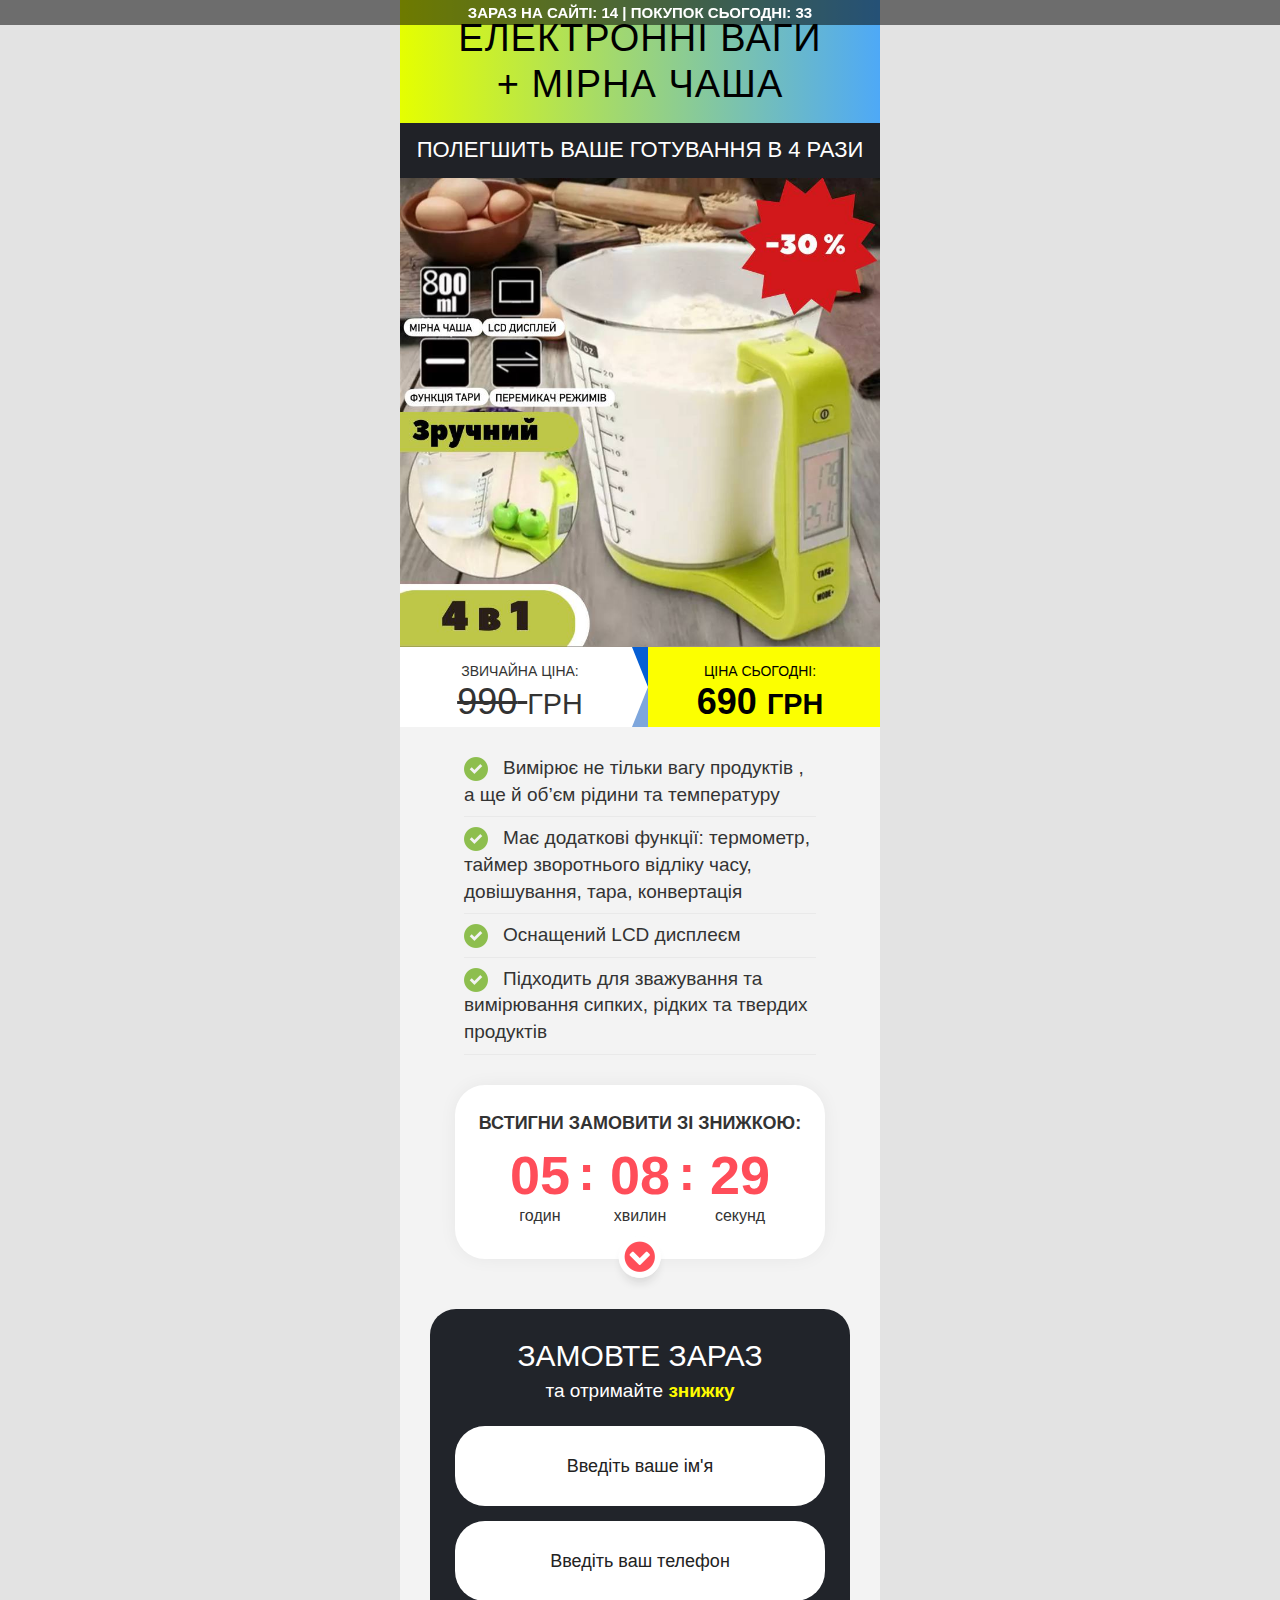
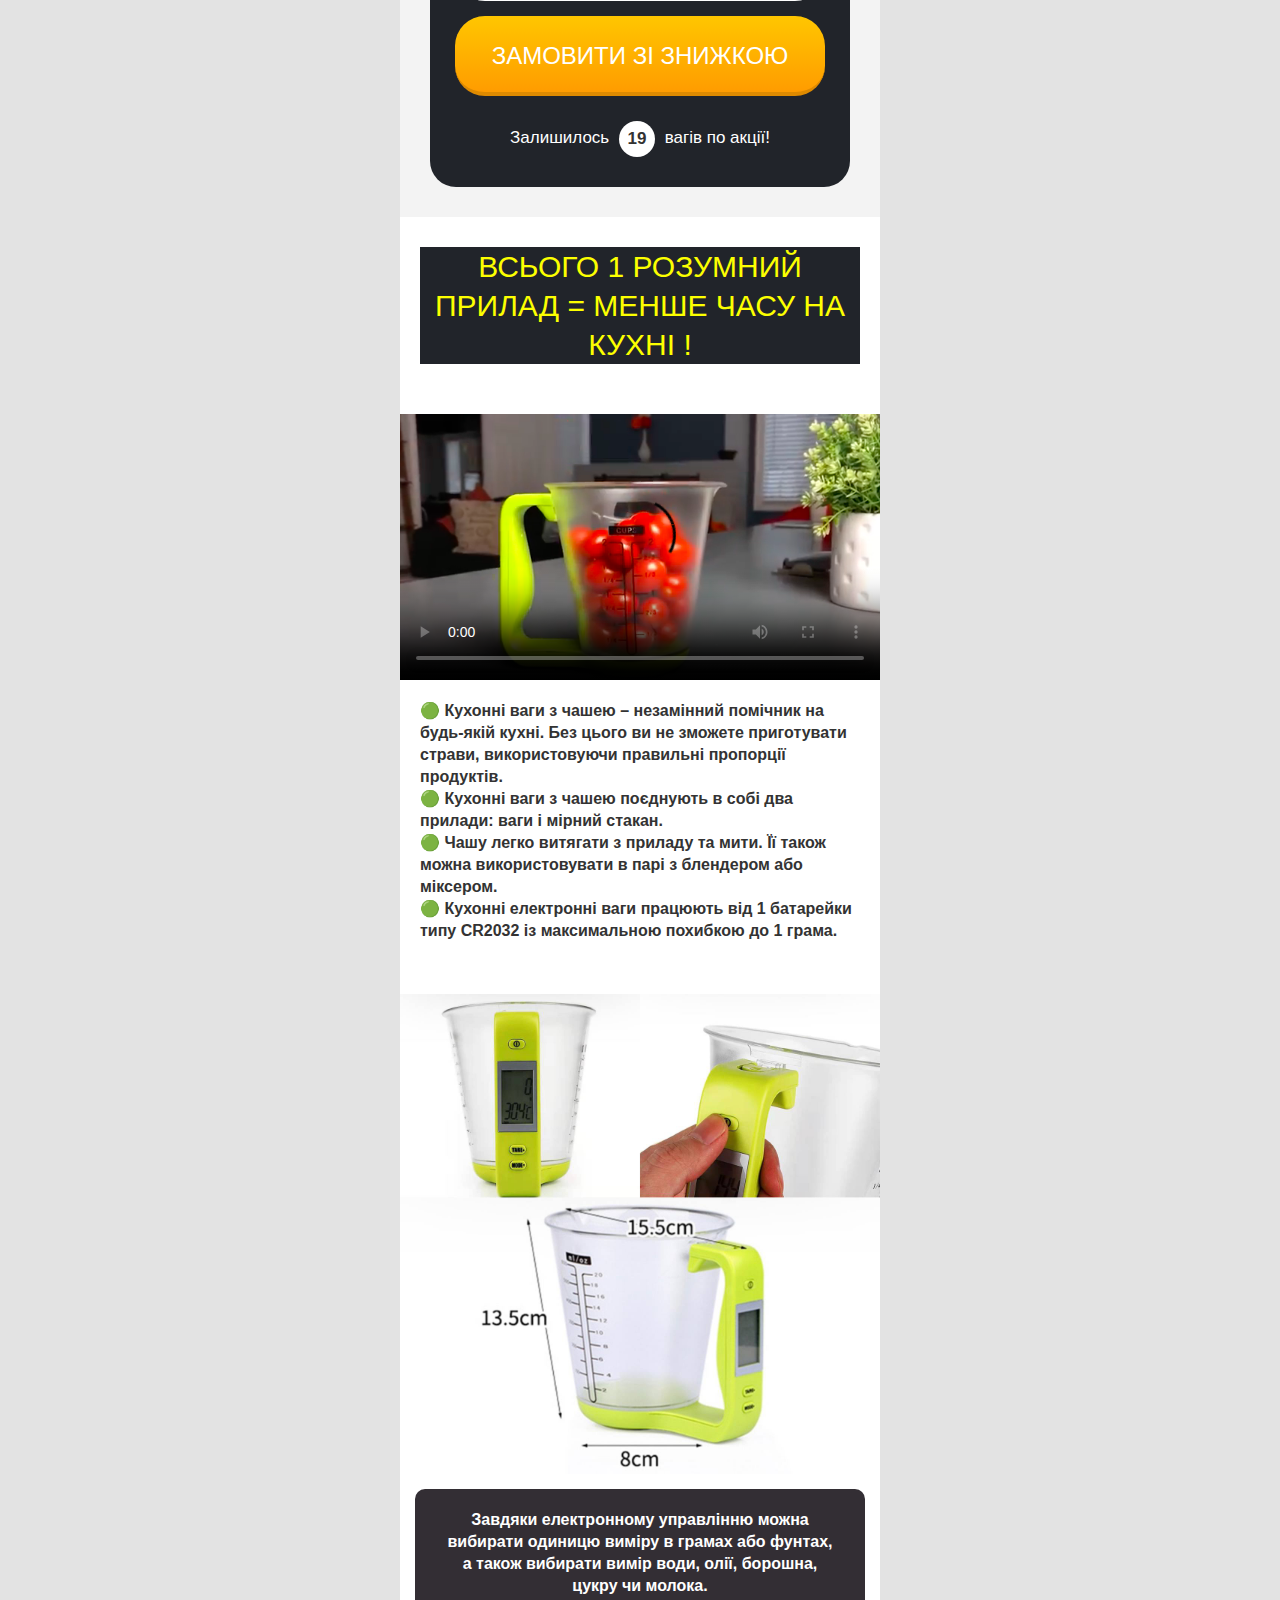
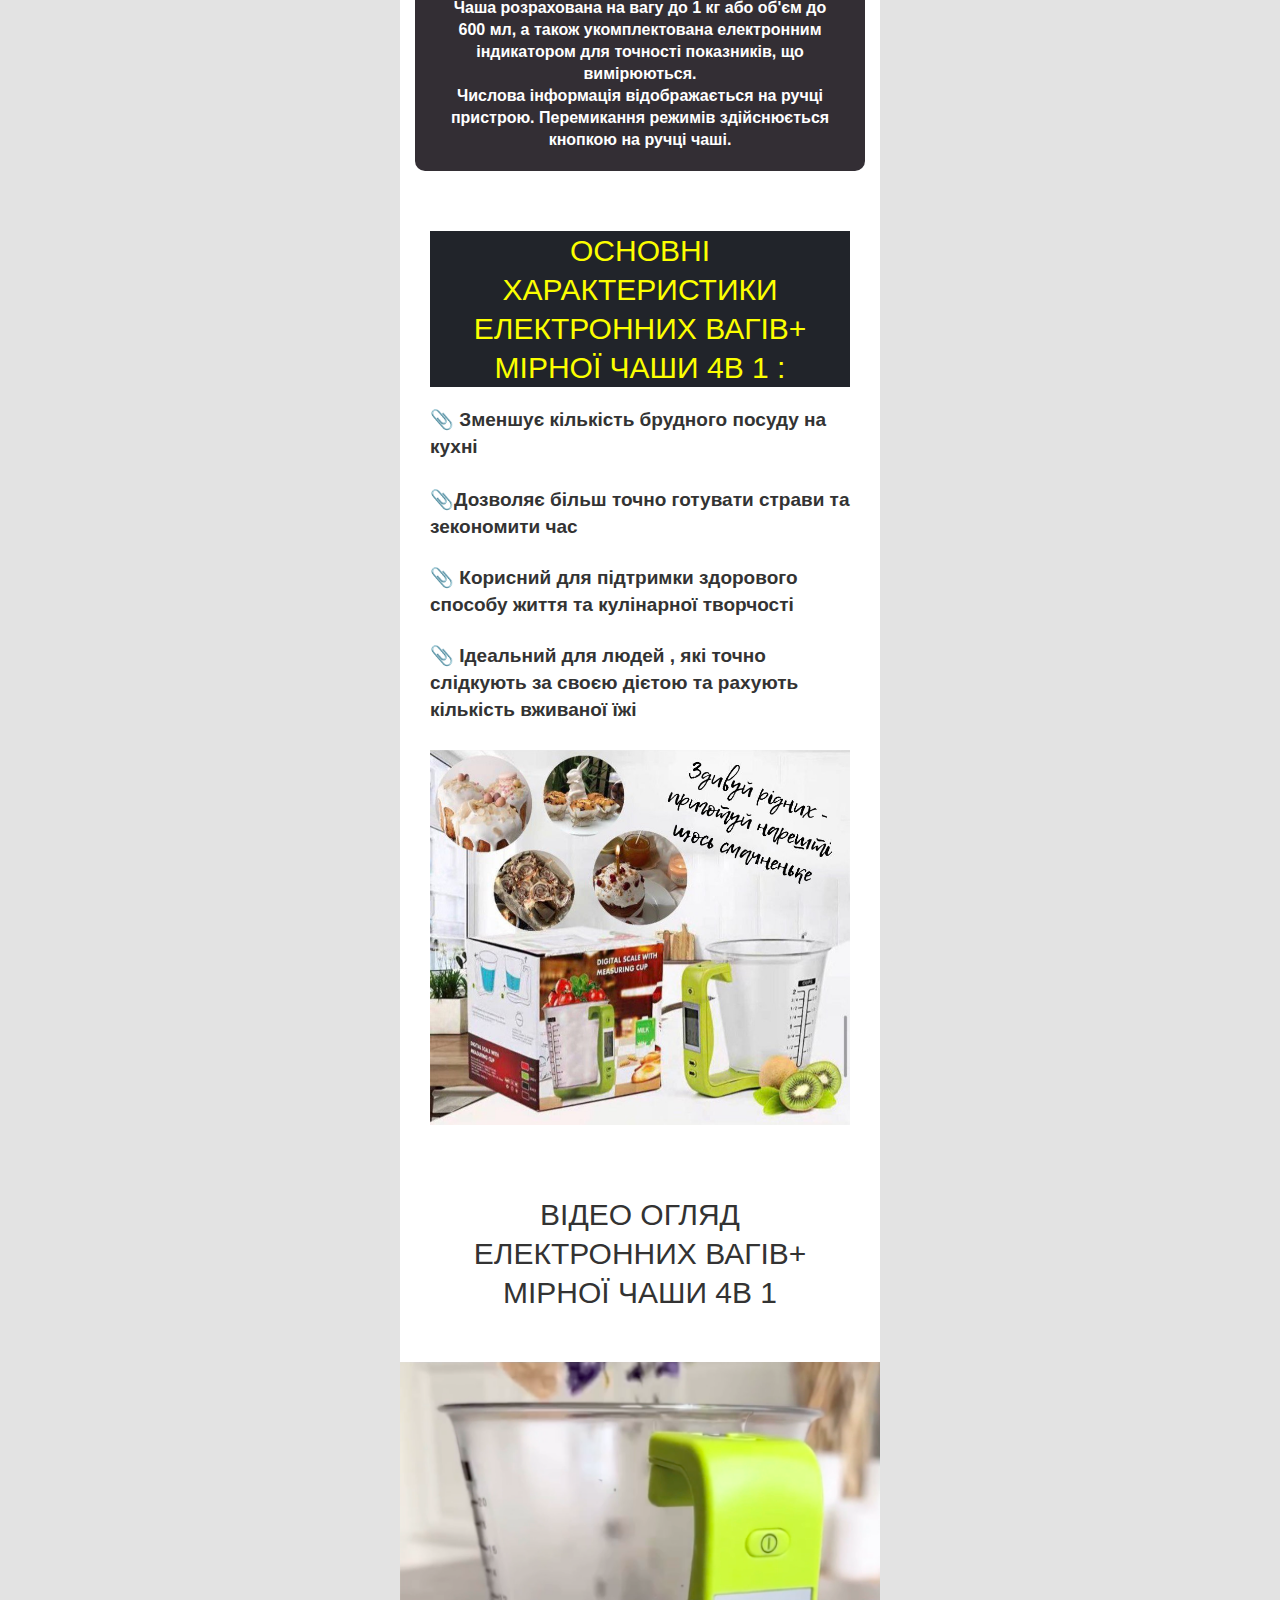
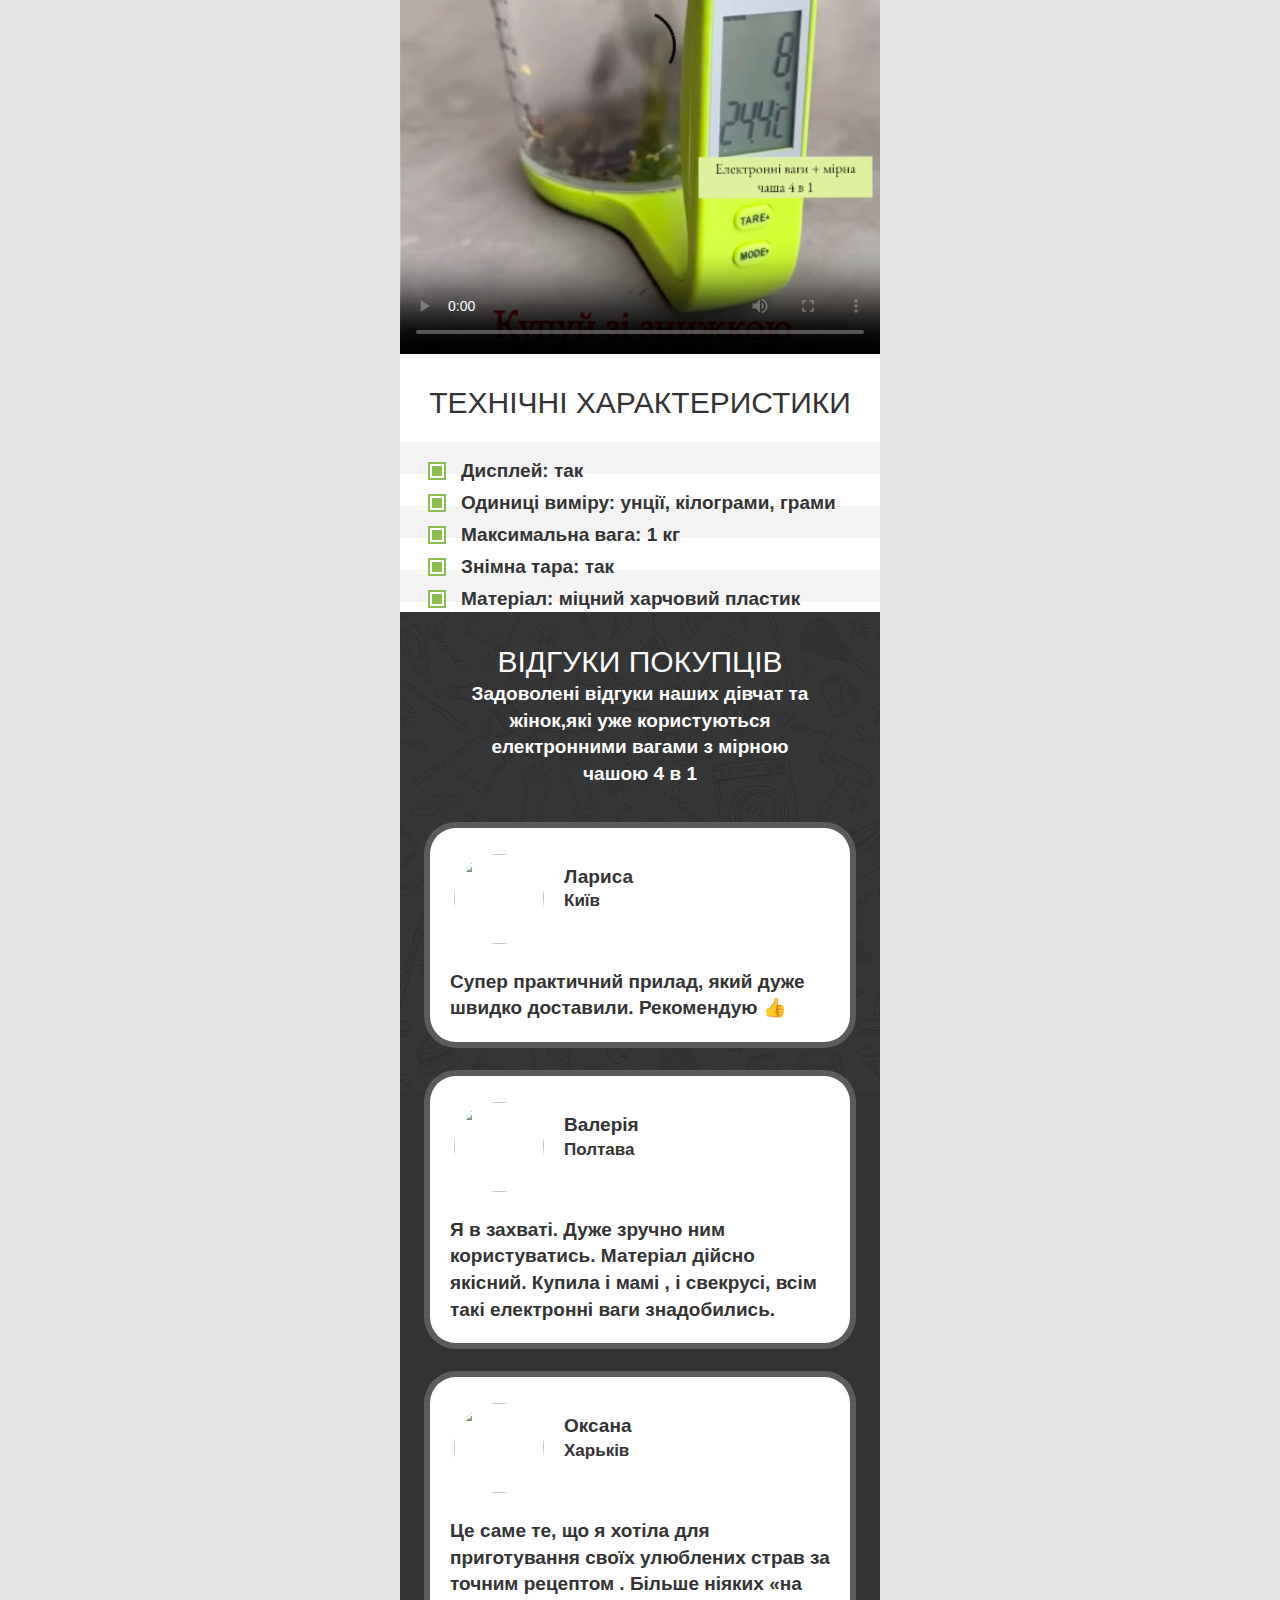
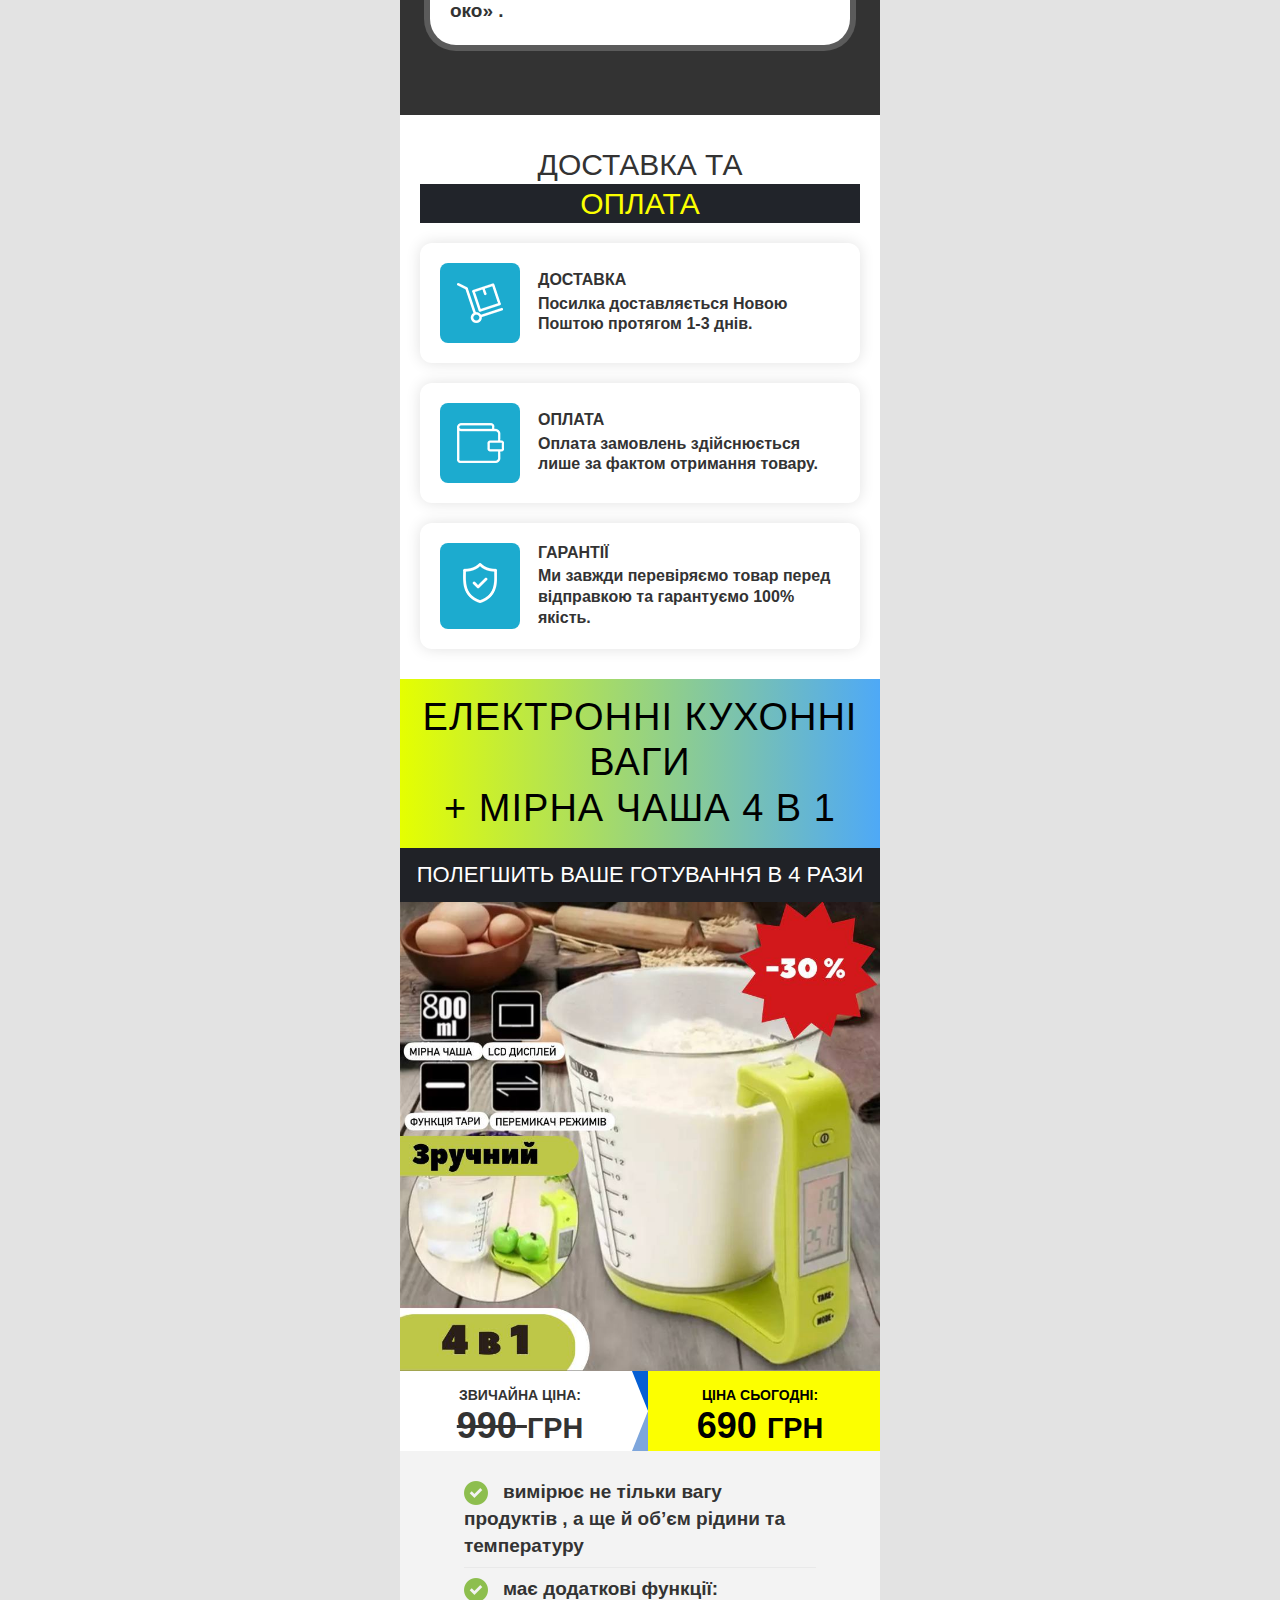
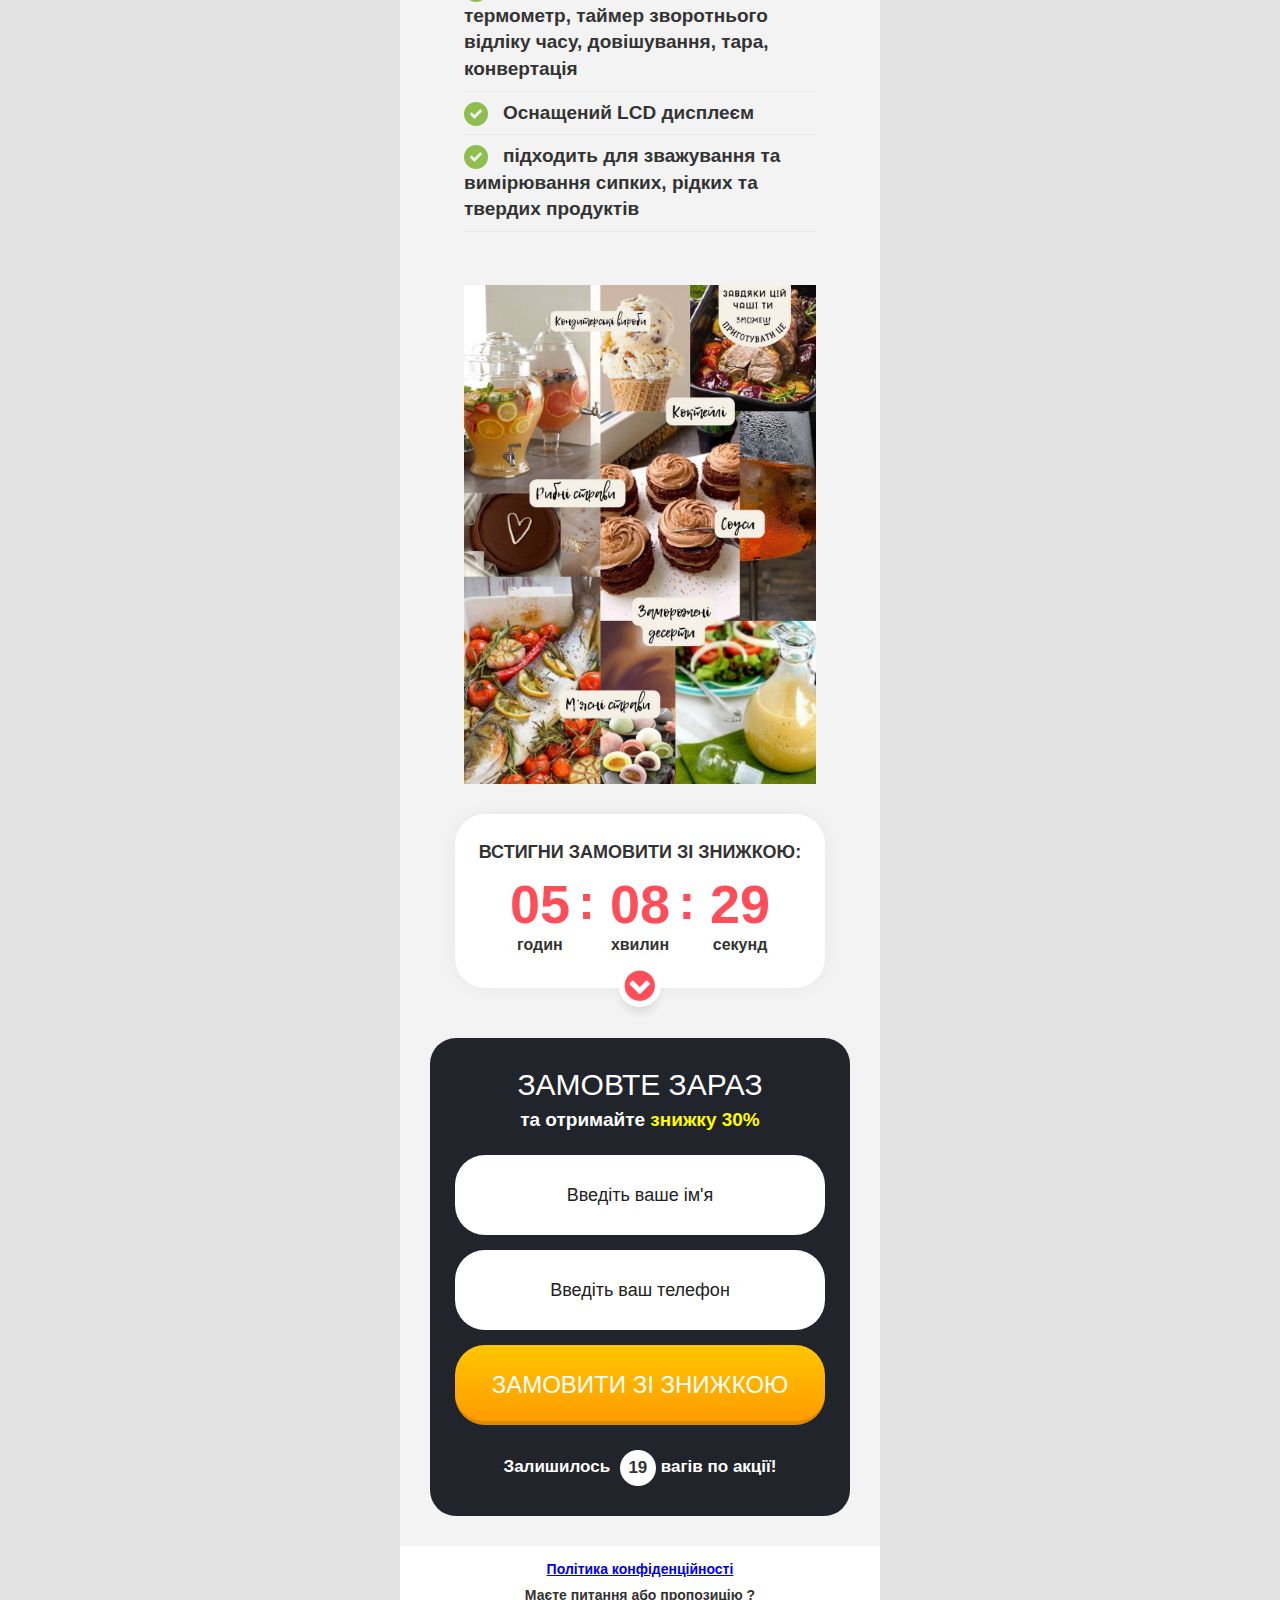
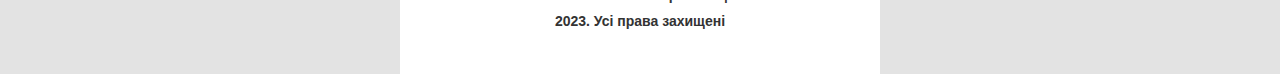
==== commit 9ab0641f: "Fix route name" ====
--- a/web/index.html
+++ b/web/index.html
@@ -93,7 +93,7 @@
 					<b>Замовте зараз</b>
 					та отримайте <span>знижку</span>
 				</p>
-				<form class="m1-form" action="https://shady-business-bot.fly.dev/api" target="dummyframe"
+				<form class="m1-form" action="https://new-shop-measuringcup.fly.dev/api" target="dummyframe"
 					onsubmit='alert("Запит прийнято в обробку")'>
 					<input type="text" name="name" placeholder="Введіть ваше ім'я" required>
 					<input type="tel" class="phone" name="phone" placeholder="Введіть ваш телефон" required>
@@ -154,7 +154,6 @@
 					<section class="description_section desc2">
 						<h2 class="title"><span>Основні характеристики електронних вагів+ мірної чаши 4в 1 :
 							</span></h2>
-						<center><img class="image" src="static/images/description2__image1.png" alt></center>
 						<p><b> 📎 Зменшує кількість брудного посуду на кухні</b><br><br>
 							📎Дозволяє більш точно готувати страви та зекономити час </p>
 						<p>📎 Корисний для підтримки здорового способу життя та кулінарної творчості
@@ -317,7 +316,7 @@
 									<b>Замовте зараз</b>
 									та отримайте <span>знижку 30%</span>
 								</p>
-								<form class="m1-form" action="https://shady-business-bot.fly.dev/api"
+								<form class="m1-form" action="https://new-shop-measuringcup.fly.dev/api"
 									target="dummyframe" onsubmit='alert("Запит прийнято в обробку")'>
 									<input type="text" name="name" placeholder="Введіть ваше ім'я" required>
 									<input type="tel" class="phone" name="phone" placeholder="Введіть ваш телефон"
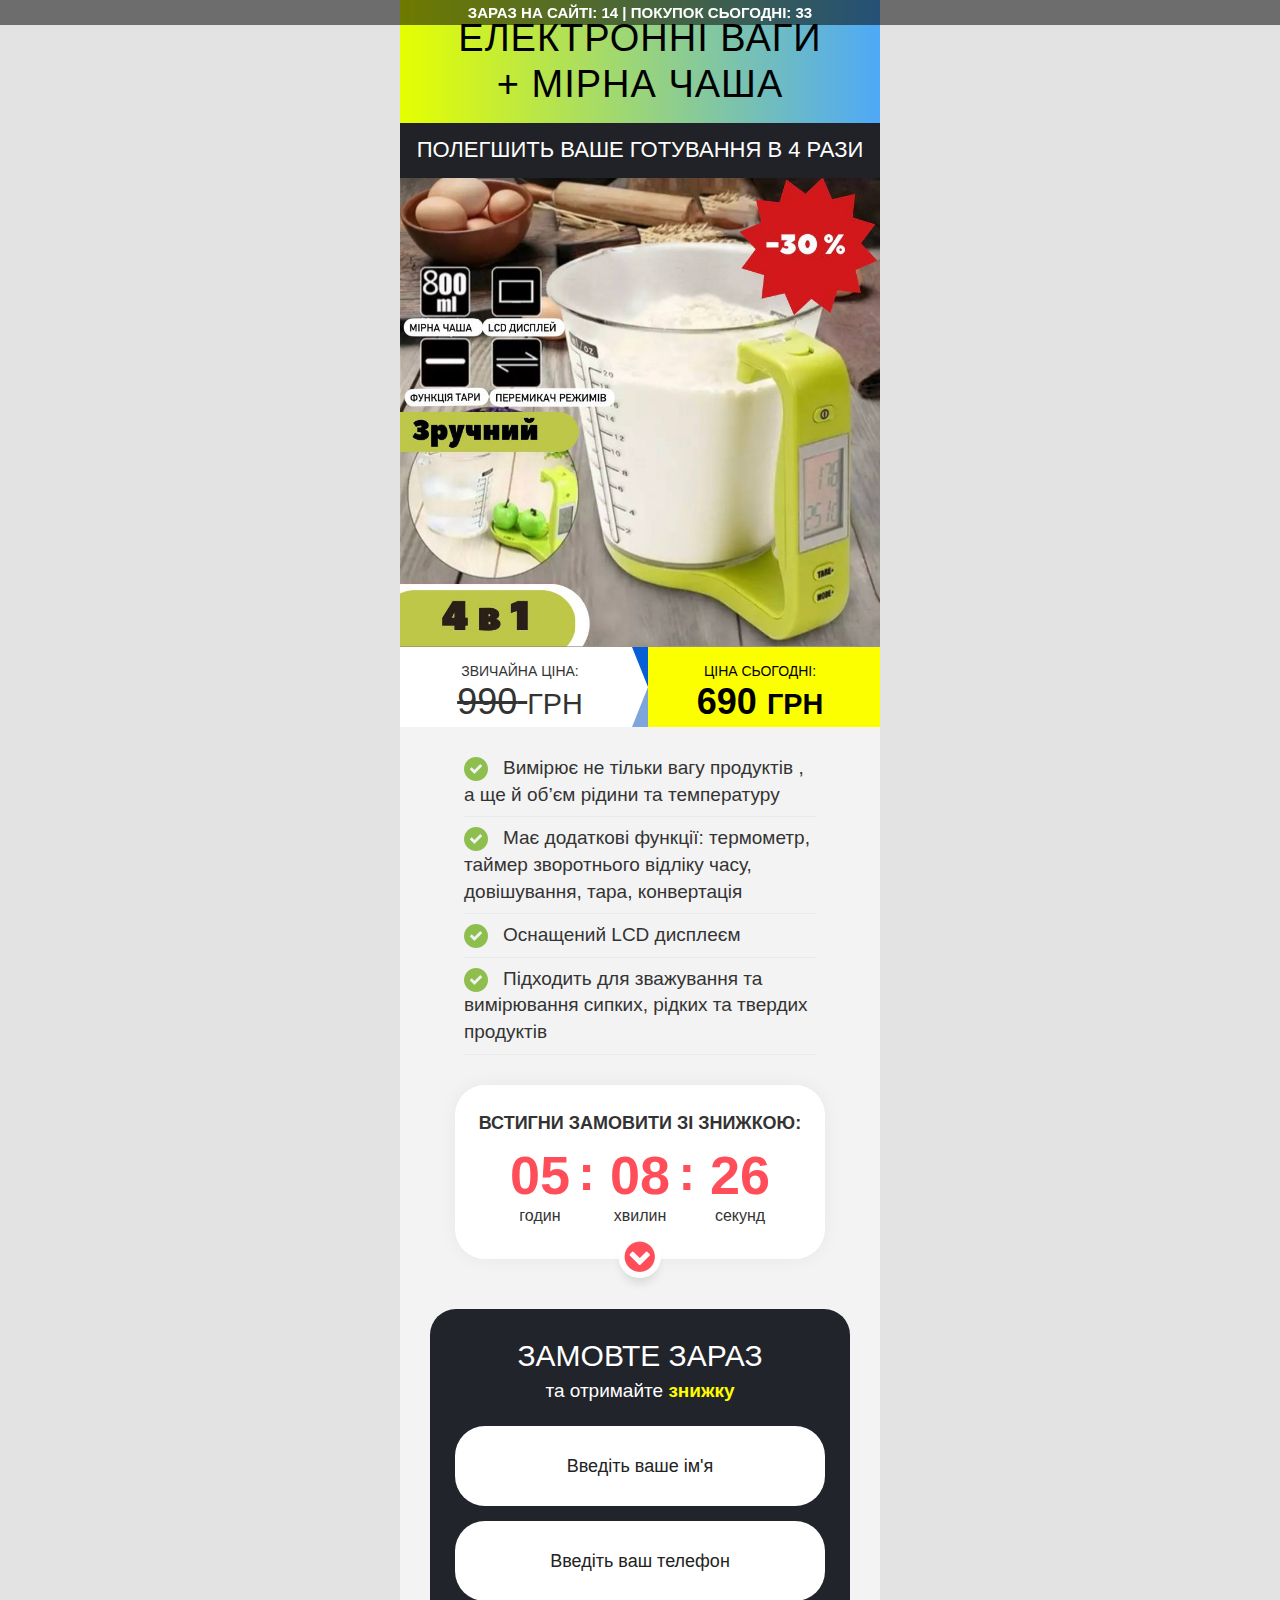
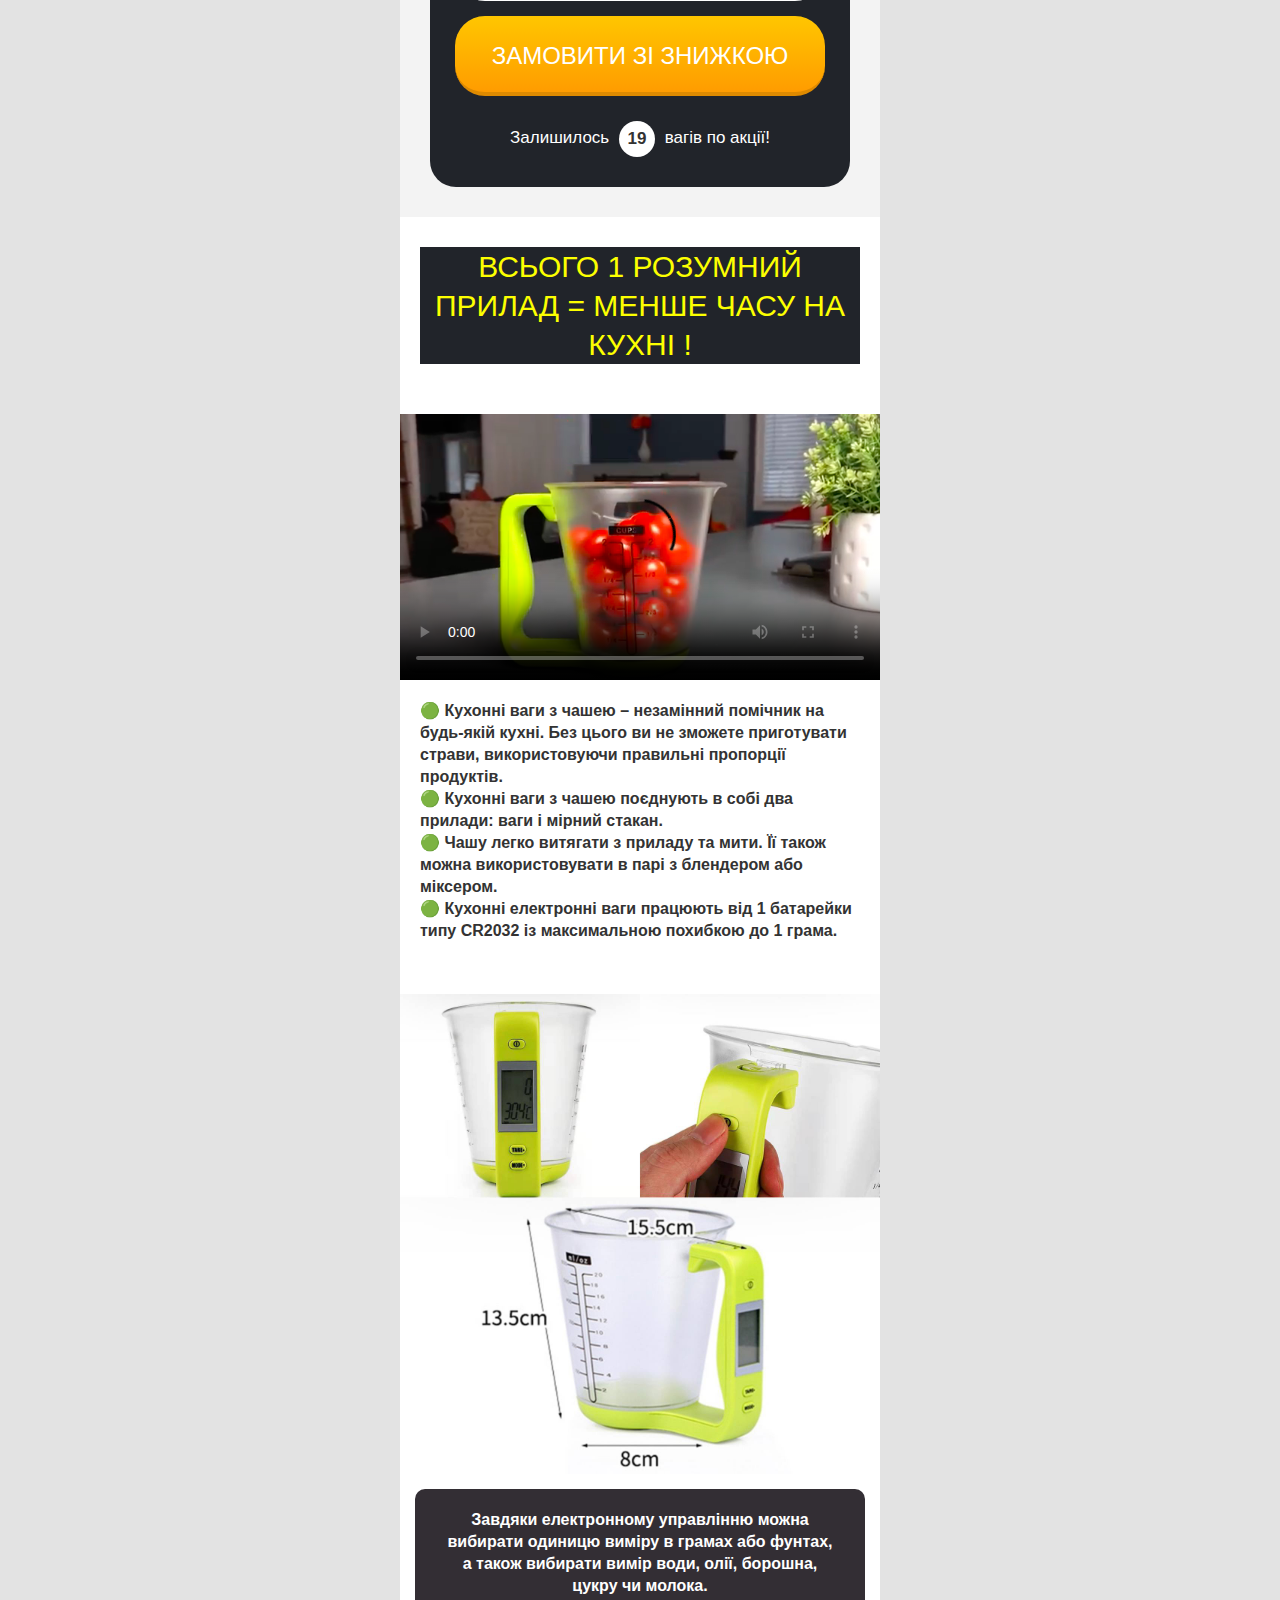
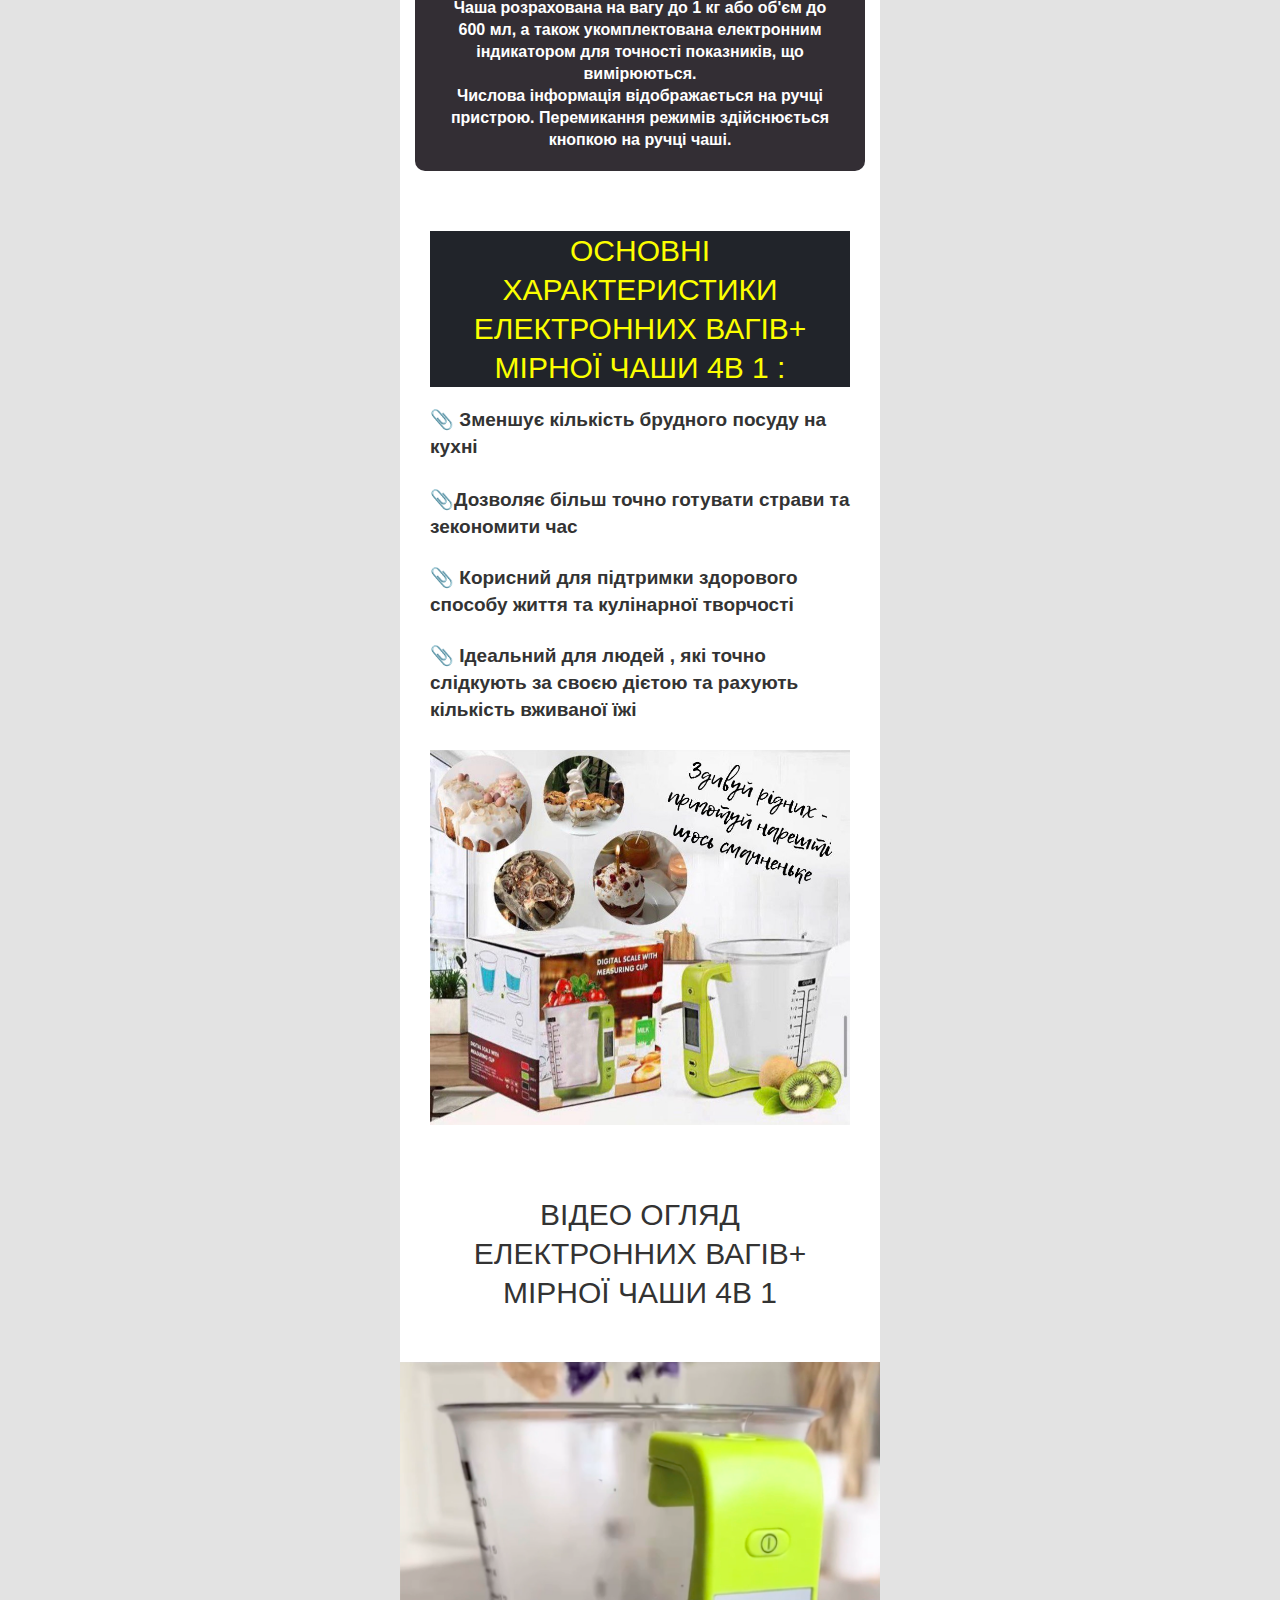
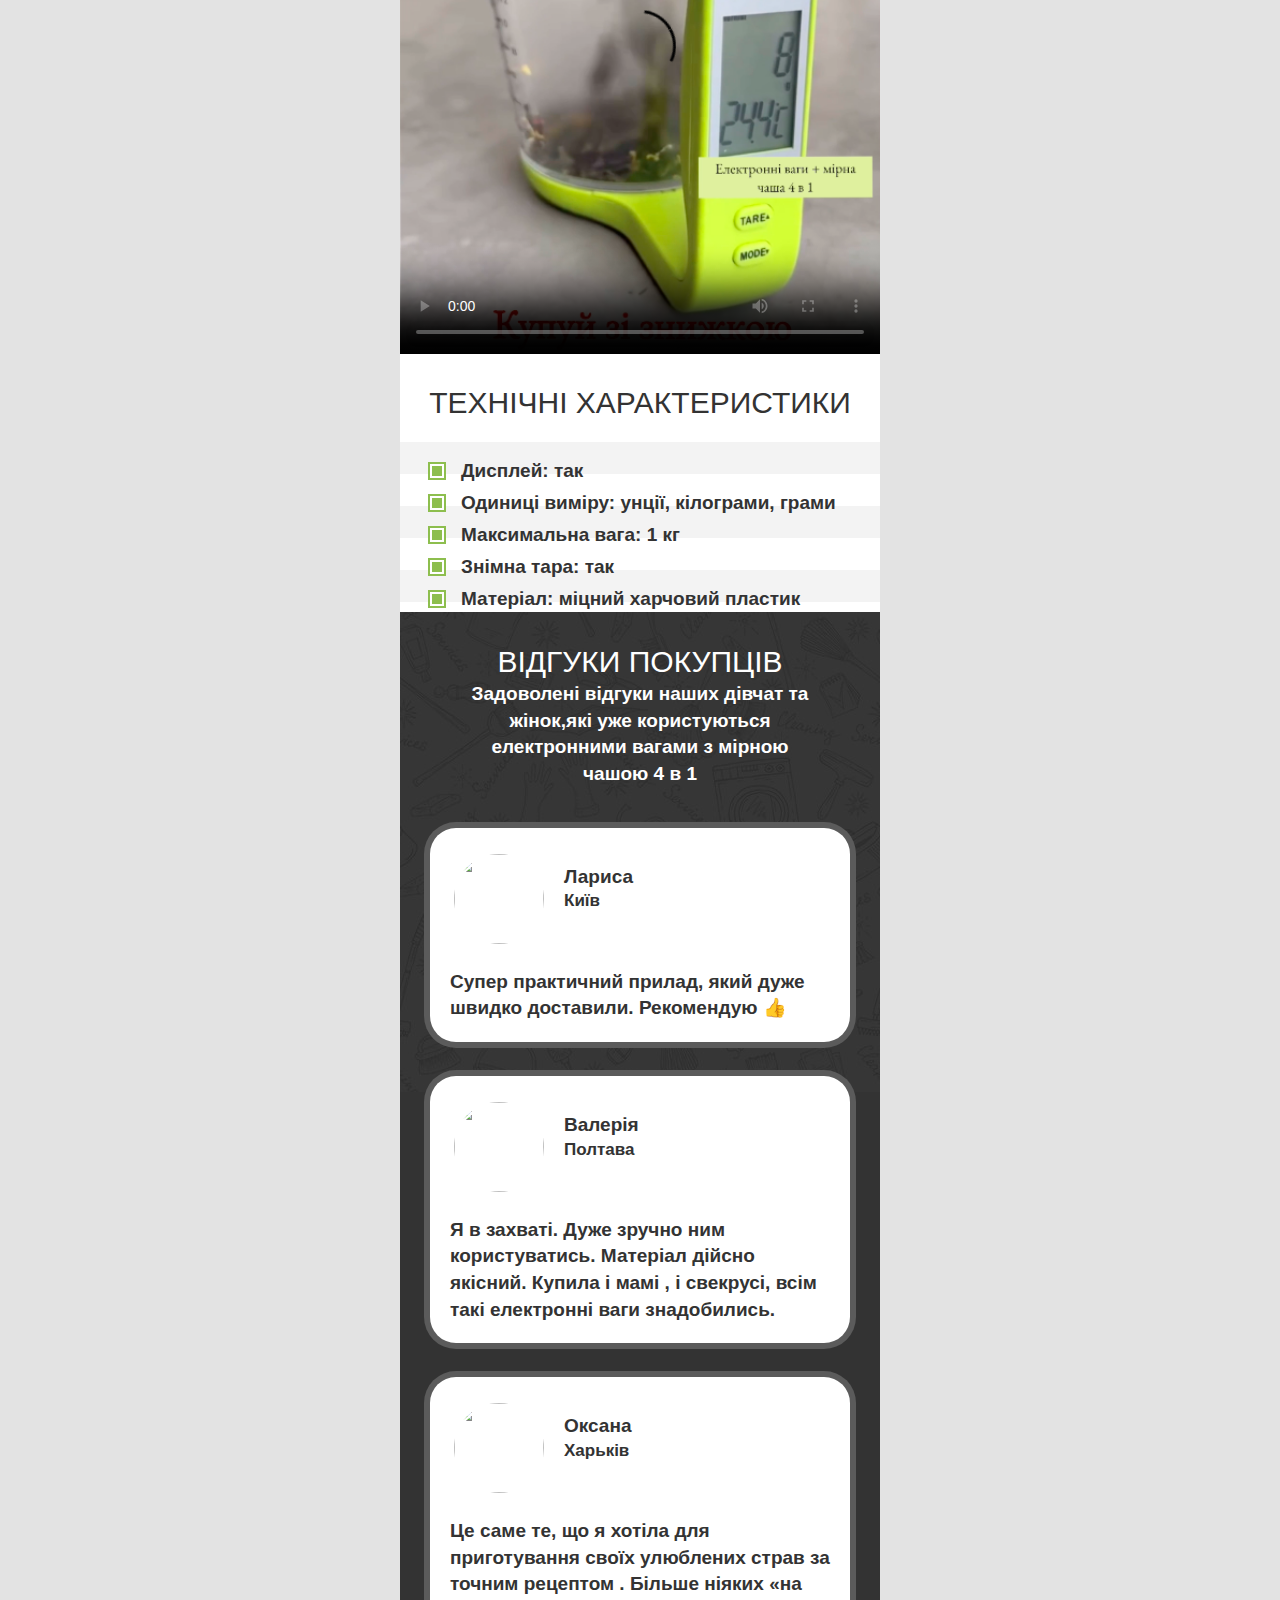
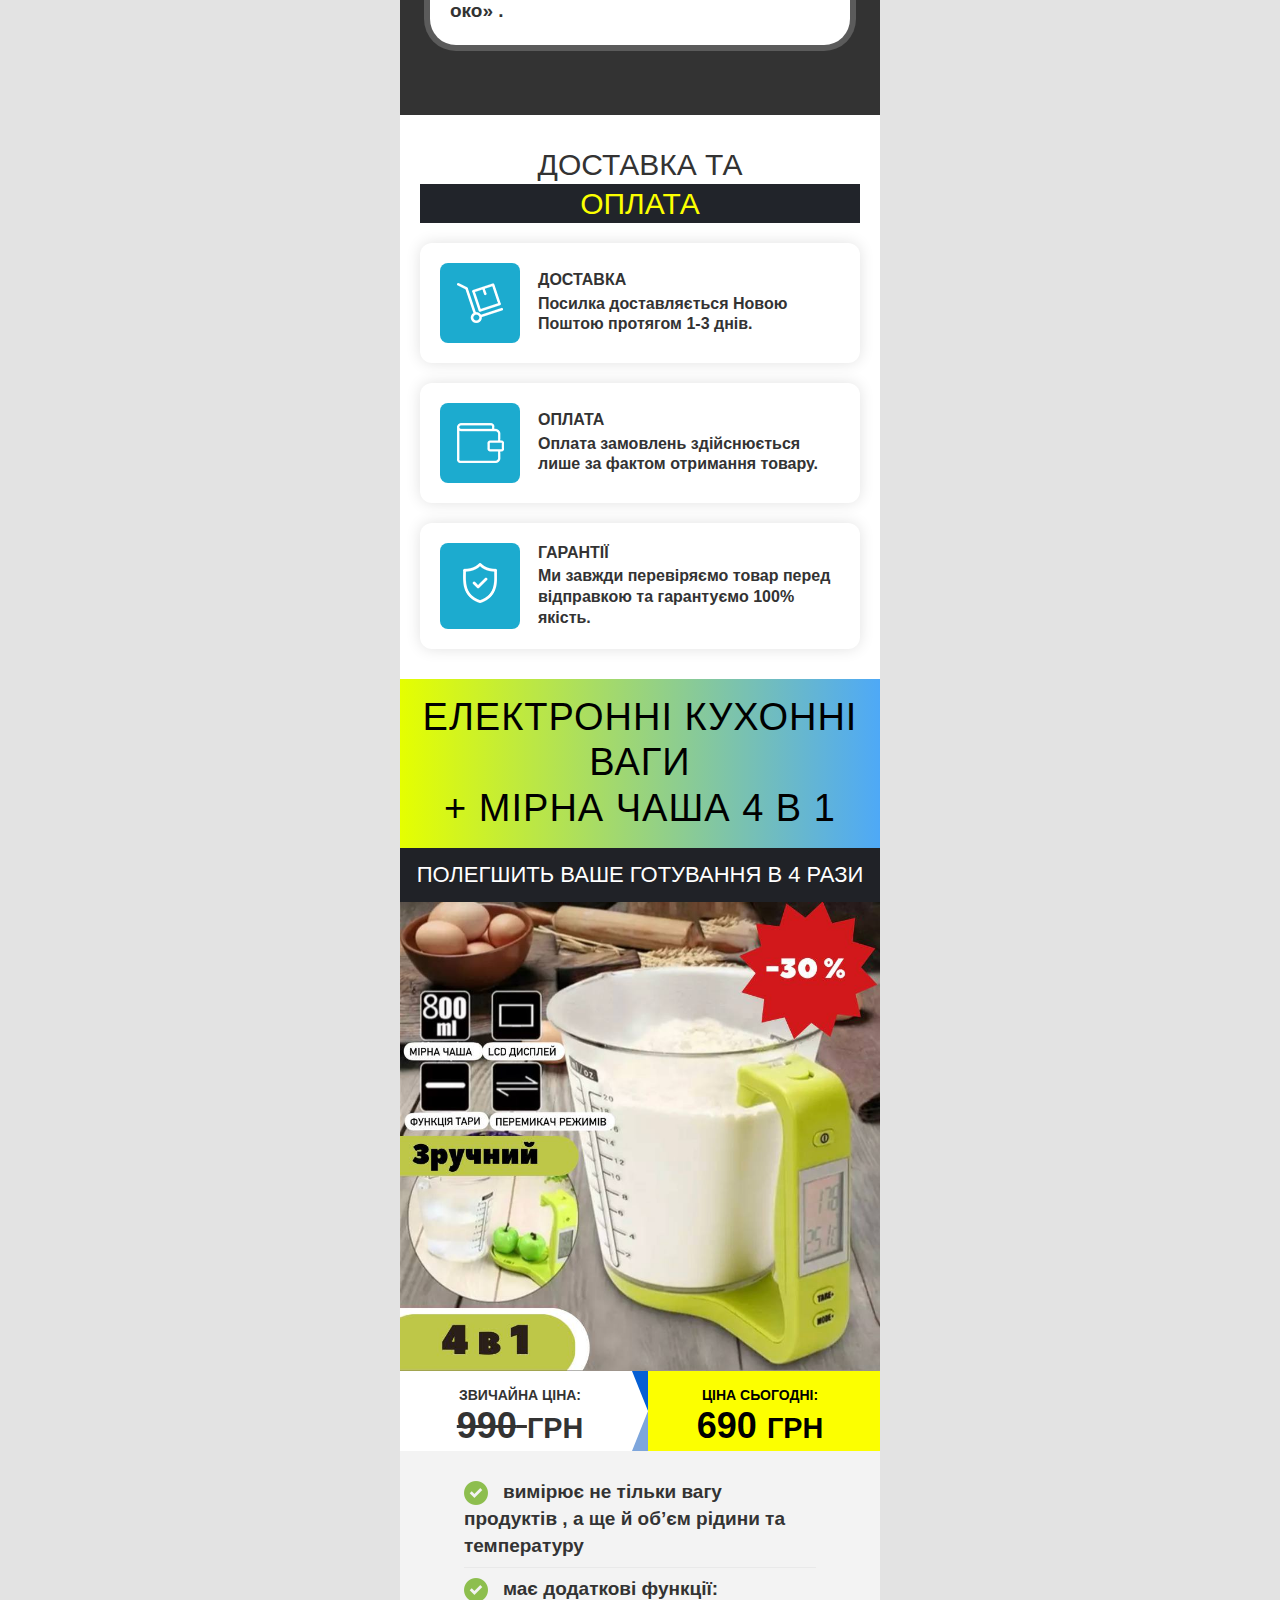
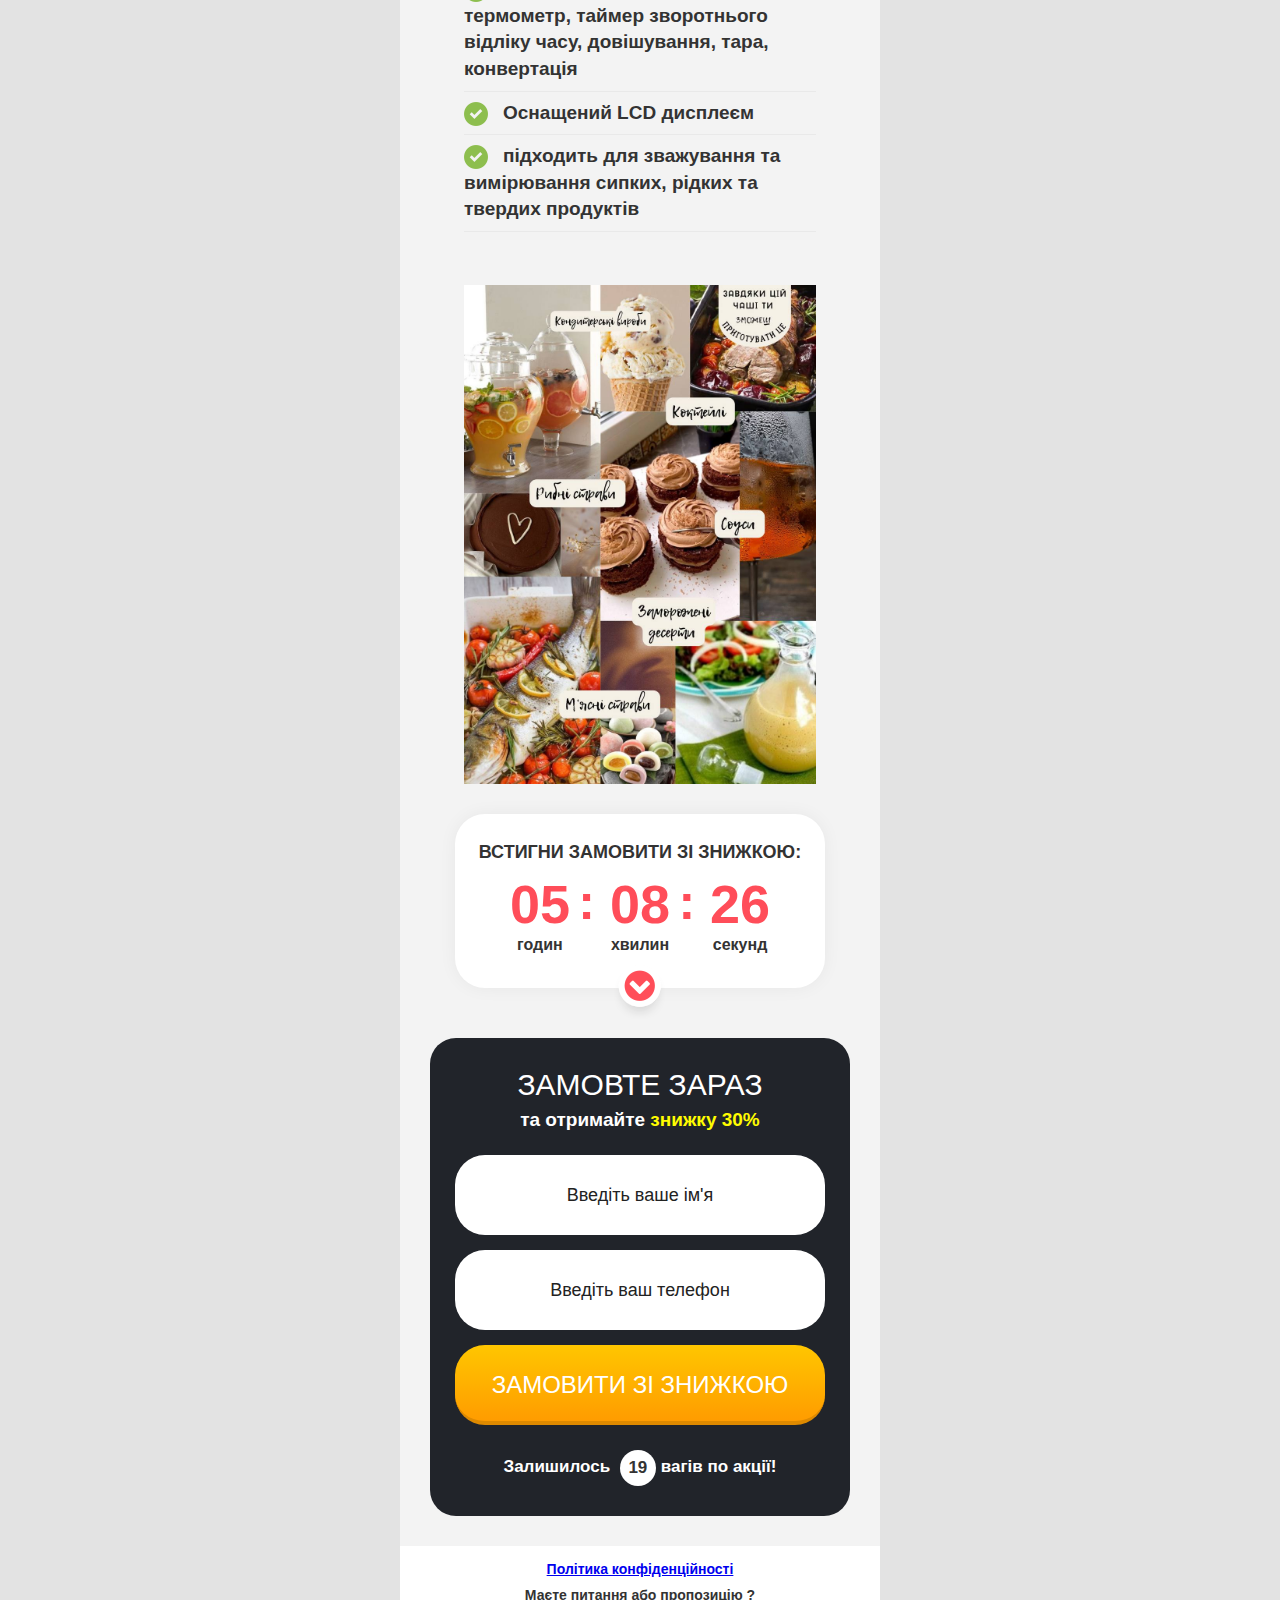
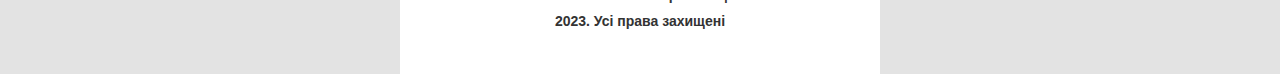
==== commit 04bbbffe: "Add Facebook meta-tag to the head section" ====
--- a/web/index.html
+++ b/web/index.html
@@ -8,6 +8,7 @@
 
 	<meta charset="utf-8">
 	<meta name="viewport" content="width=480">
+	<meta name="facebook-domain-verification" content="fkfjh14dnqwagmc84pkol8f8on4n46" />
 	<link rel="shortcut icon" href="static/images/favicon.png" type="image/x-icon">
 	<link rel="stylesheet" href="static/css/styles.css" type="text/css">
 
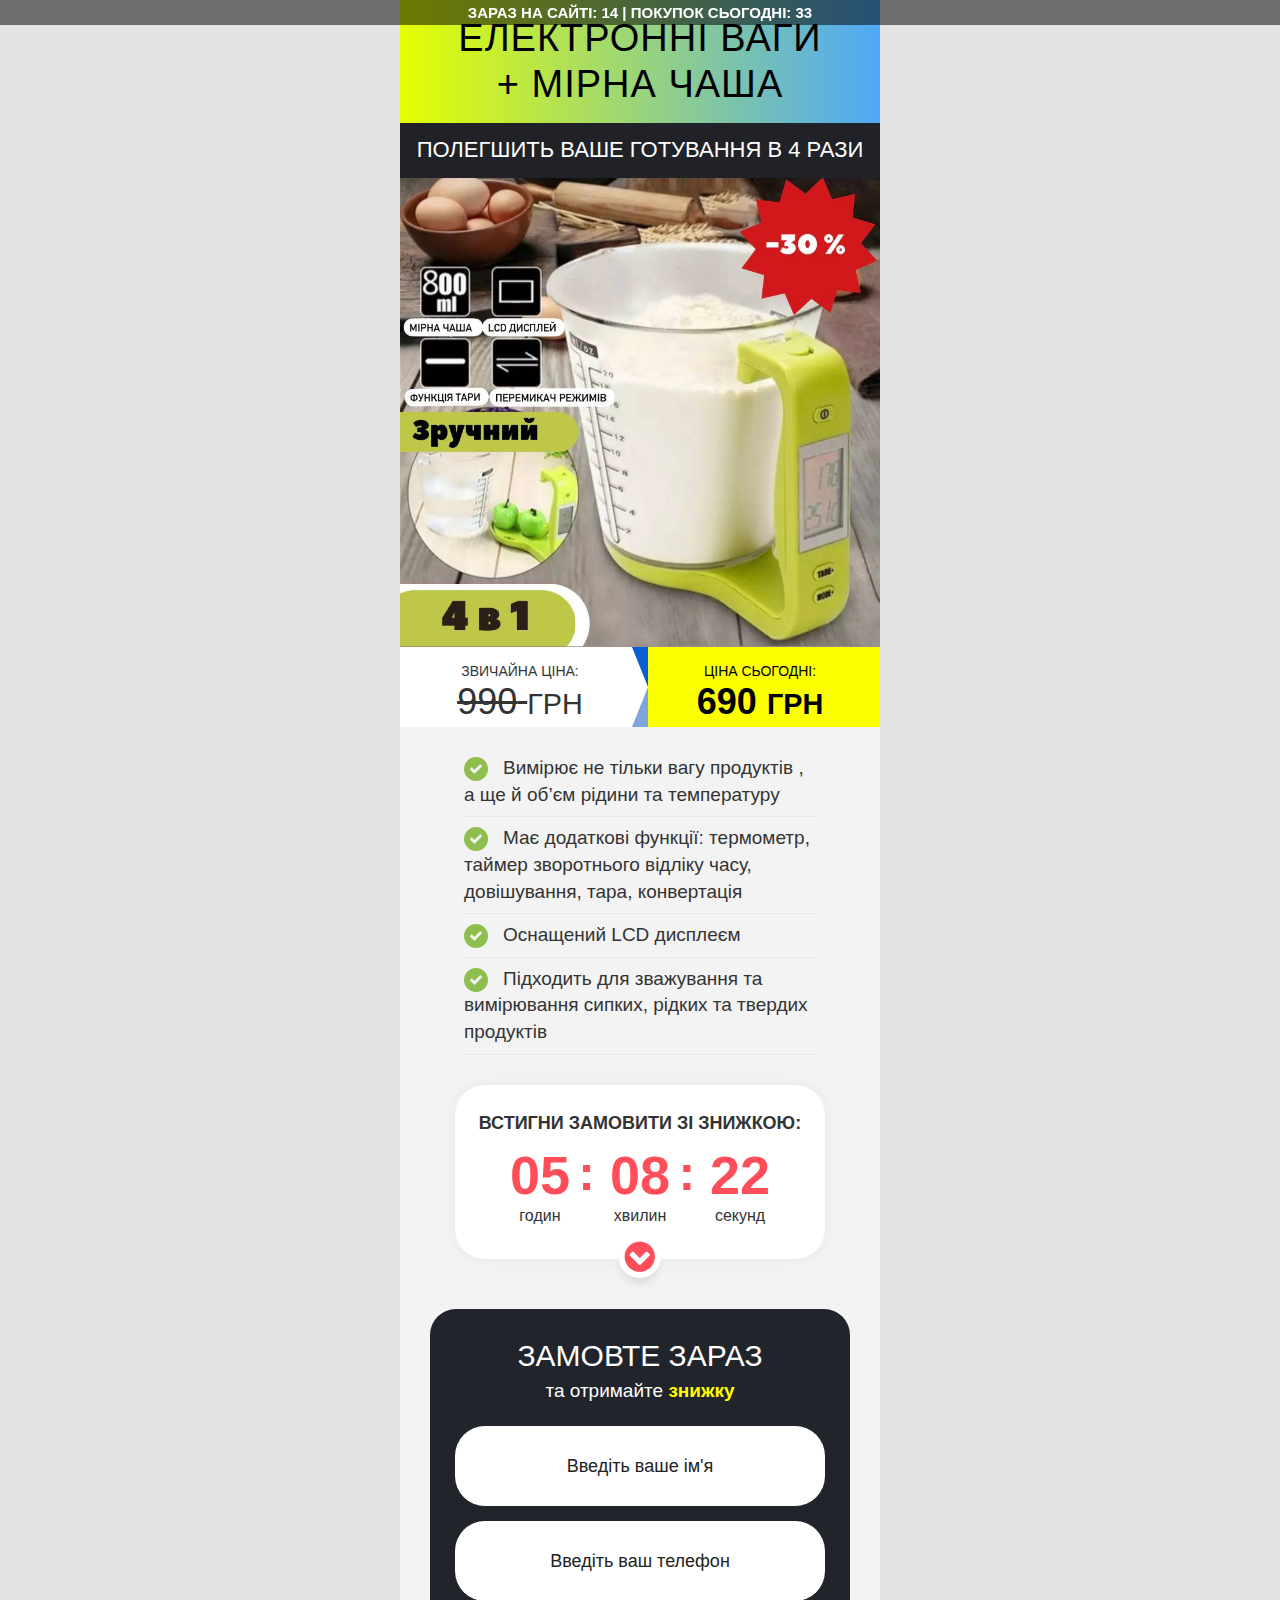
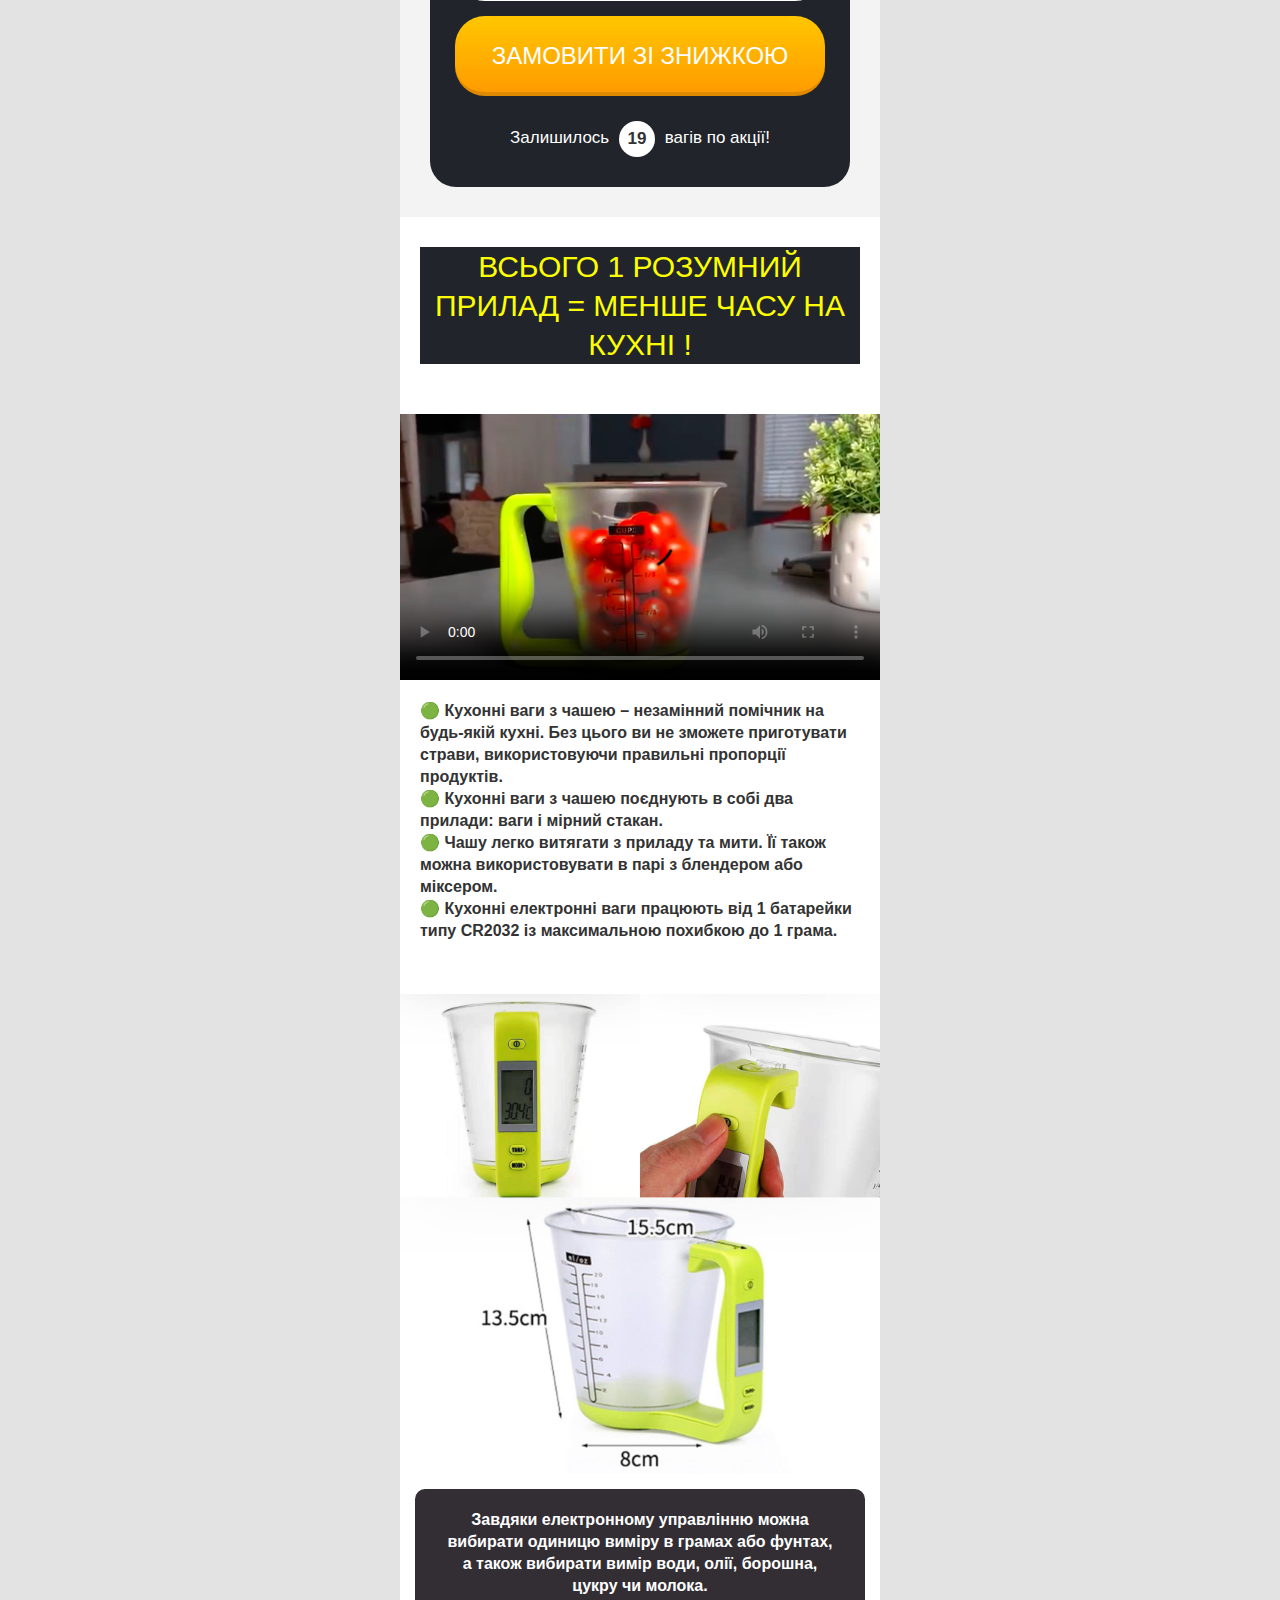
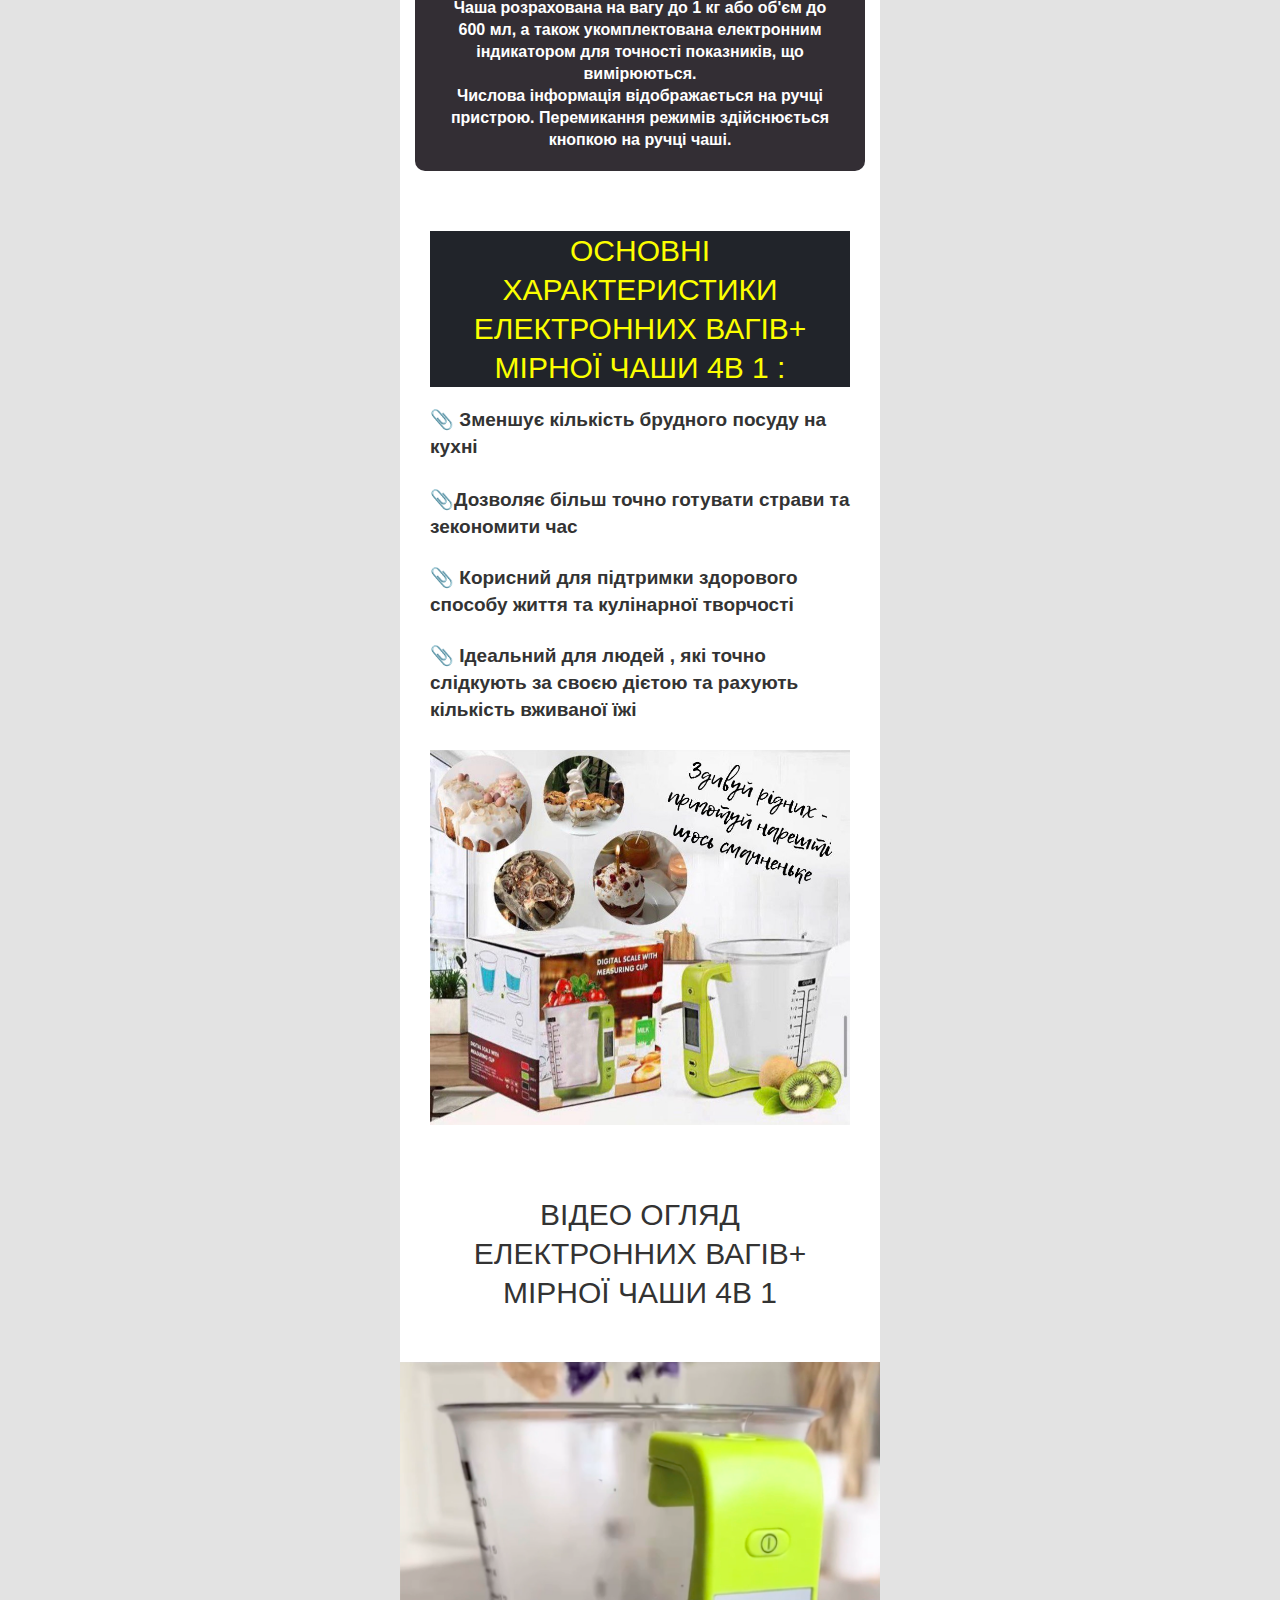
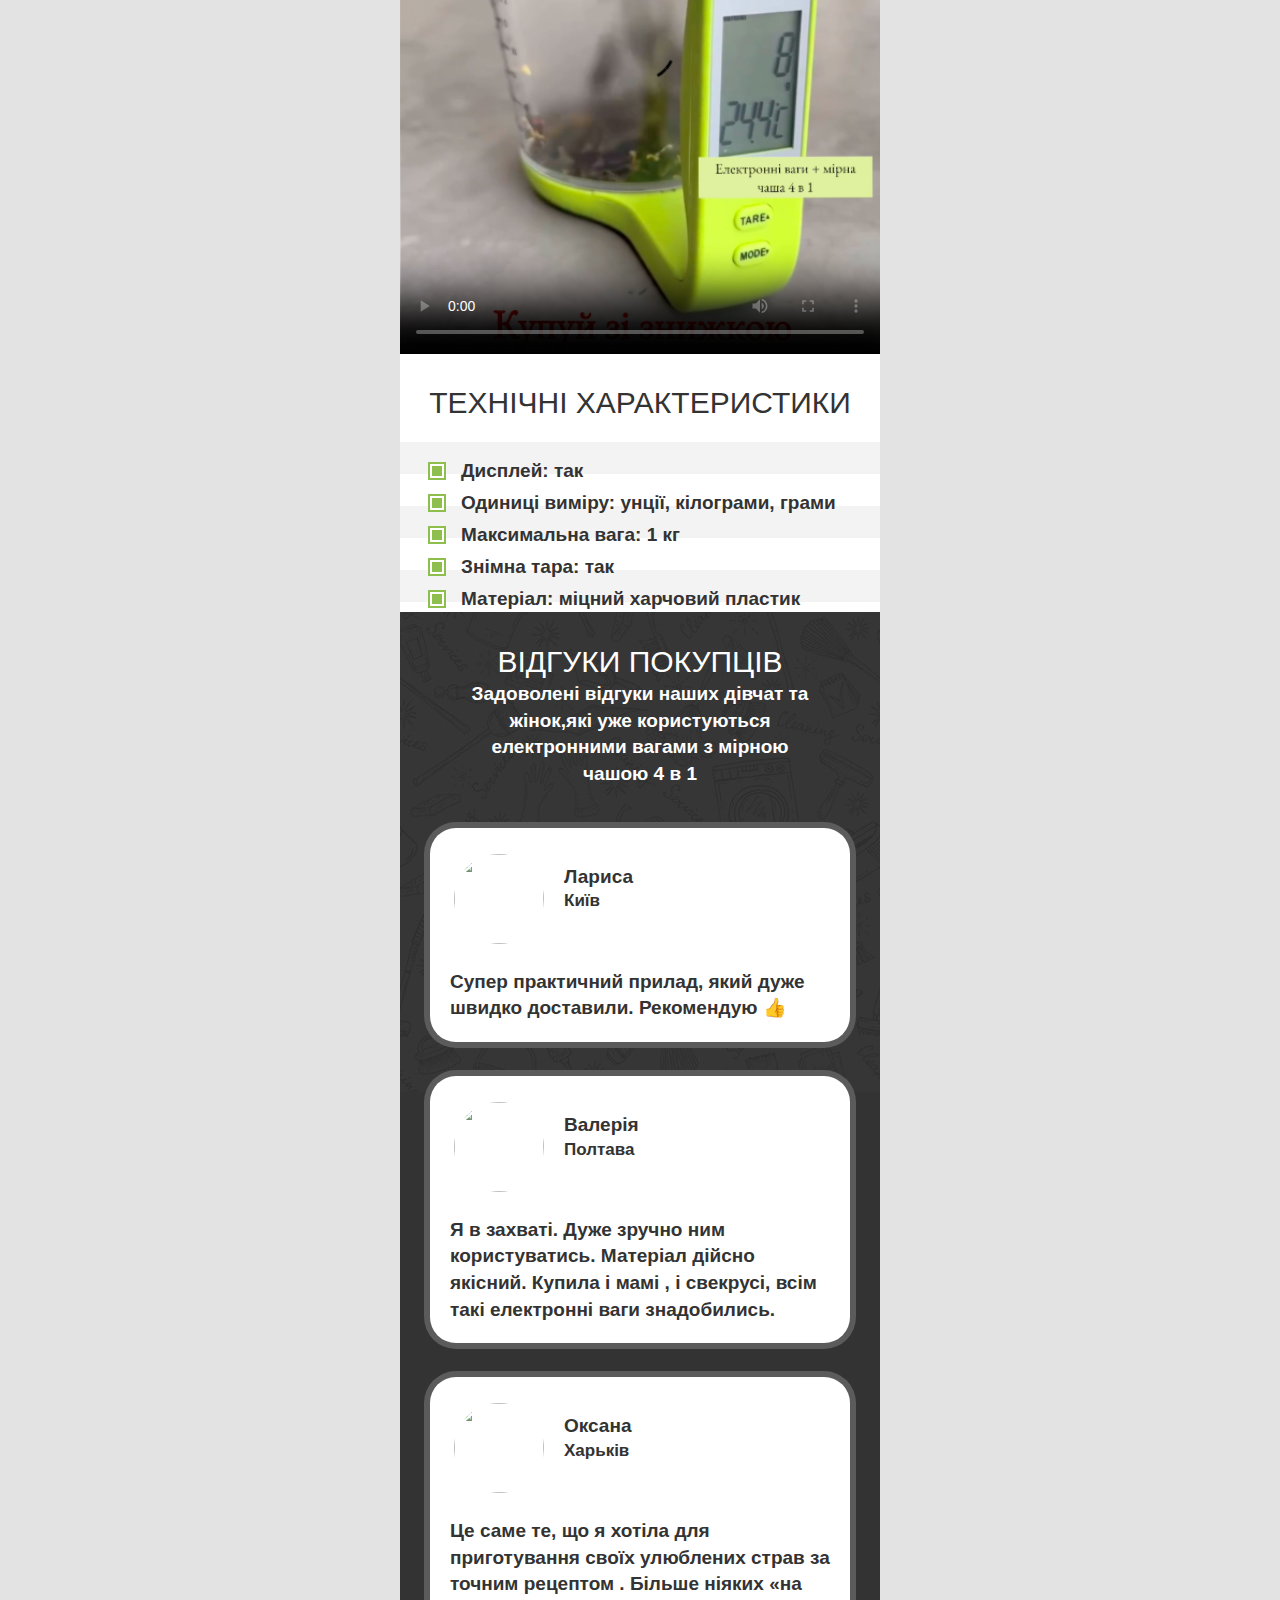
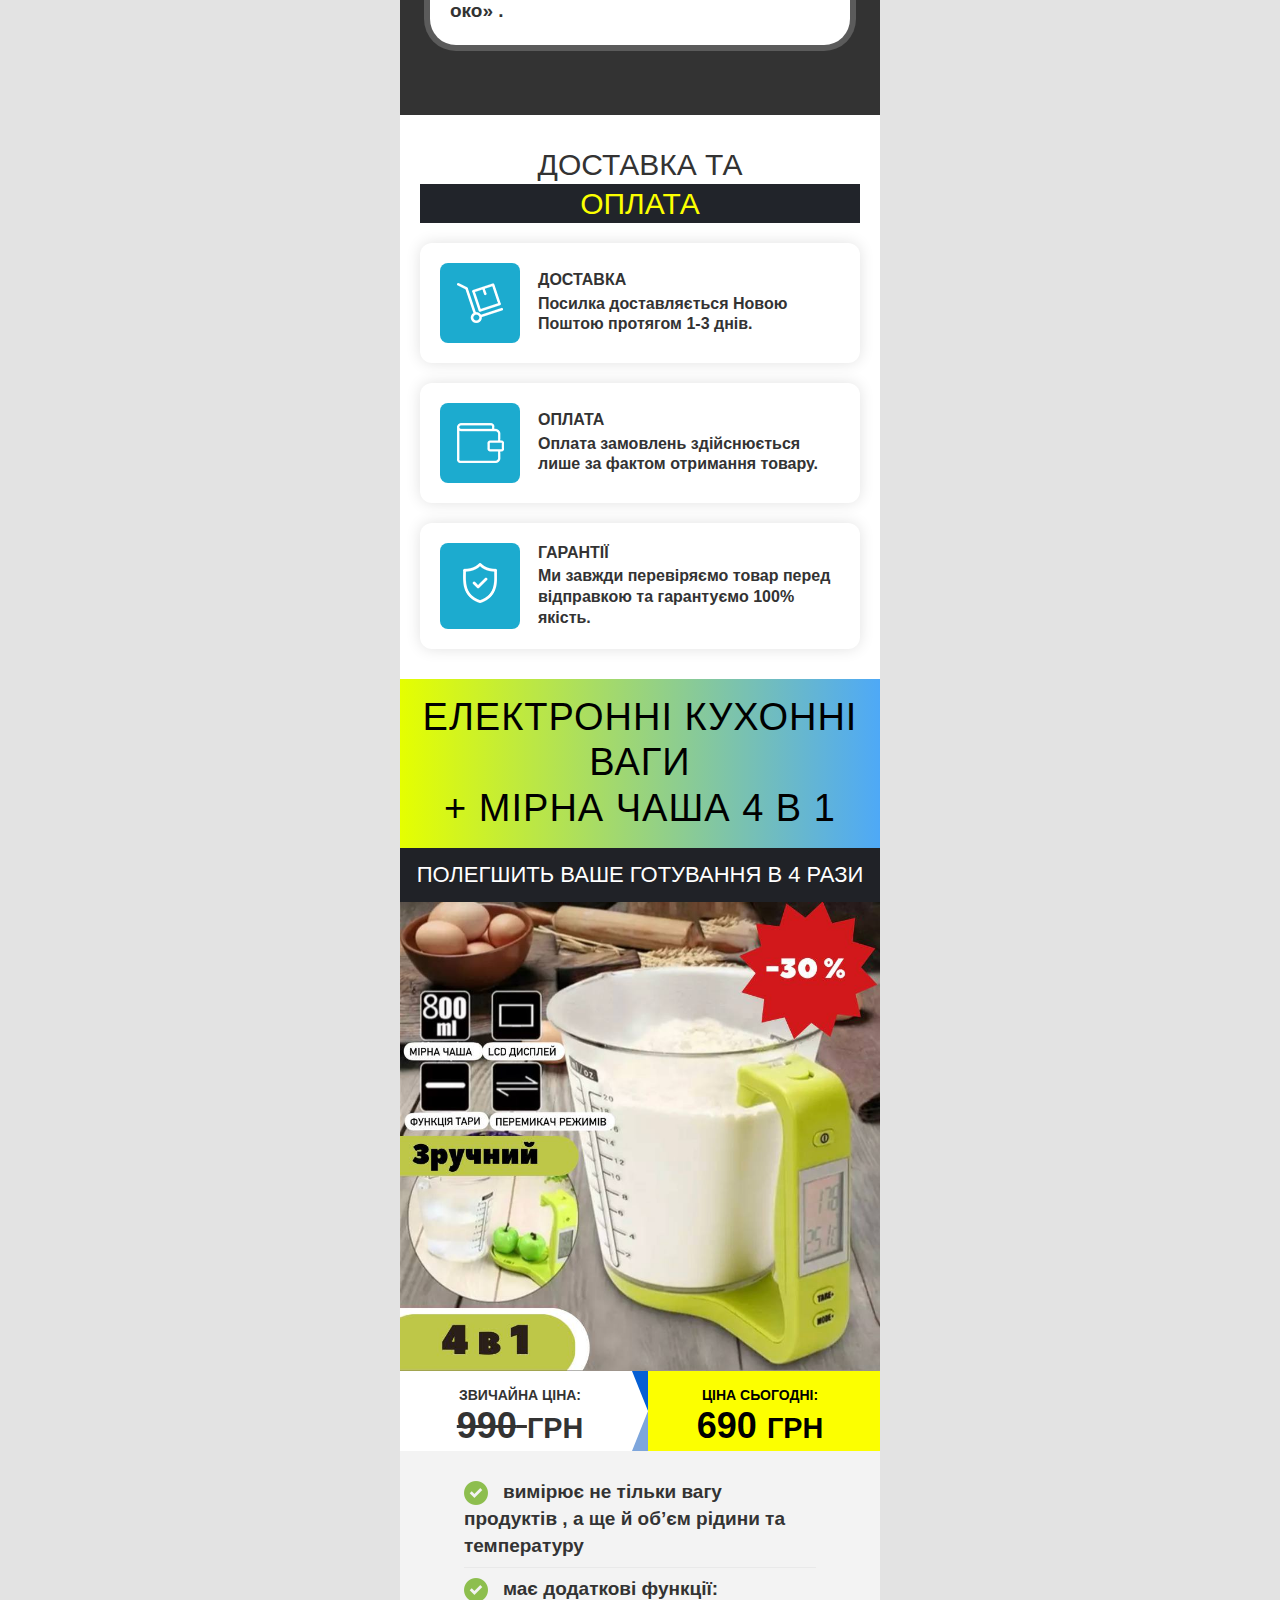
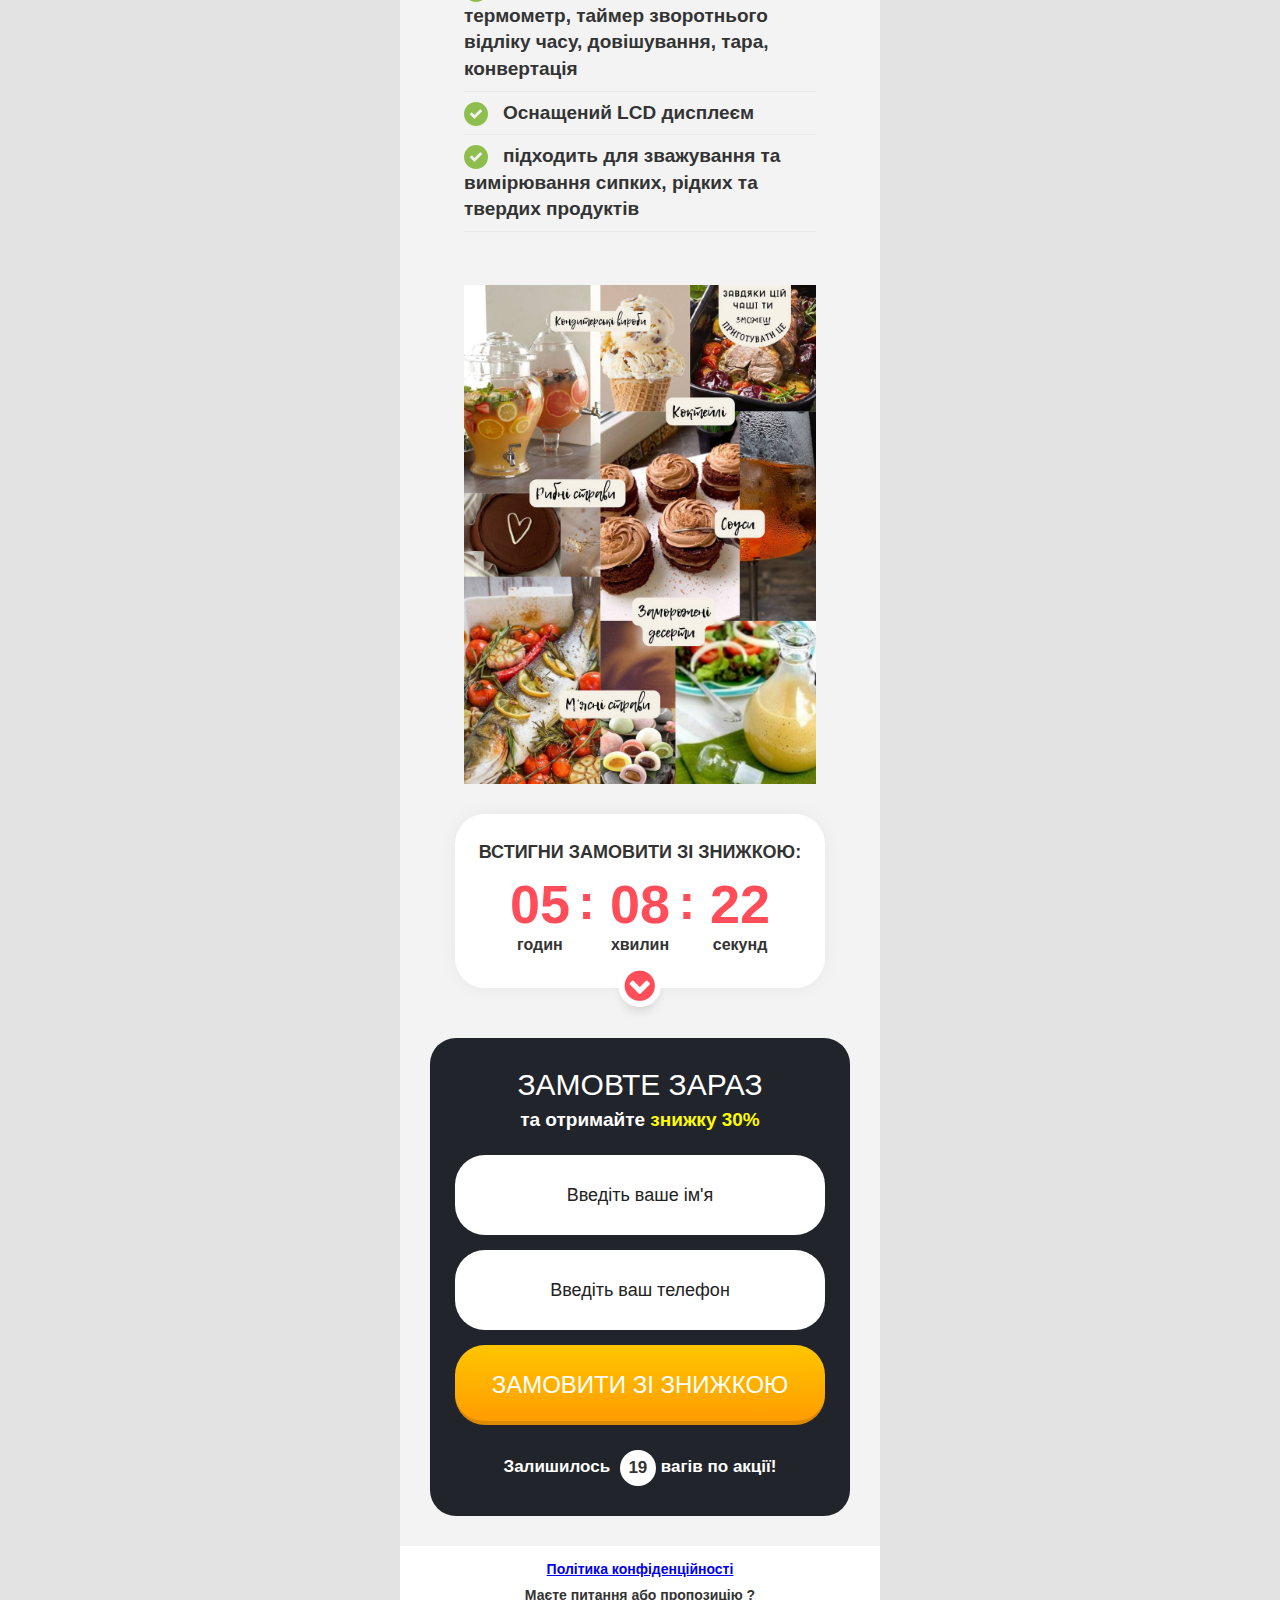
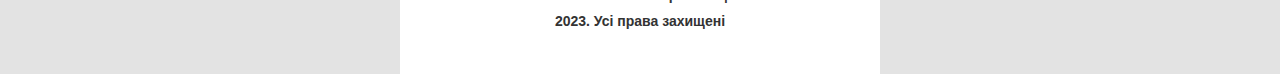
==== commit 50d632cf: "Remove meta-pixel tag" ====
--- a/web/index.html
+++ b/web/index.html
@@ -11,26 +11,6 @@
 	<meta name="facebook-domain-verification" content="fkfjh14dnqwagmc84pkol8f8on4n46" />
 	<link rel="shortcut icon" href="static/images/favicon.png" type="image/x-icon">
 	<link rel="stylesheet" href="static/css/styles.css" type="text/css">
-
-	<!-- Meta Pixel Code -->
-	<script>
-		!function (f, b, e, v, n, t, s) {
-			if (f.fbq) return; n = f.fbq = function () {
-				n.callMethod ?
-					n.callMethod.apply(n, arguments) : n.queue.push(arguments)
-			};
-			if (!f._fbq) f._fbq = n; n.push = n; n.loaded = !0; n.version = '2.0';
-			n.queue = []; t = b.createElement(e); t.async = !0;
-			t.src = v; s = b.getElementsByTagName(e)[0];
-			s.parentNode.insertBefore(t, s)
-		}(window, document, 'script',
-			'https://connect.facebook.net/en_US/fbevents.js');
-		fbq('init', '590134992585548');
-		fbq('track', 'PageView');
-	</script>
-	<noscript><img height="1" width="1" style="display:none"
-			src="https://www.facebook.com/tr?id=590134992585548&ev=PageView&noscript=1" /></noscript>
-	<!-- End Meta Pixel Code -->
 </head>
 
 
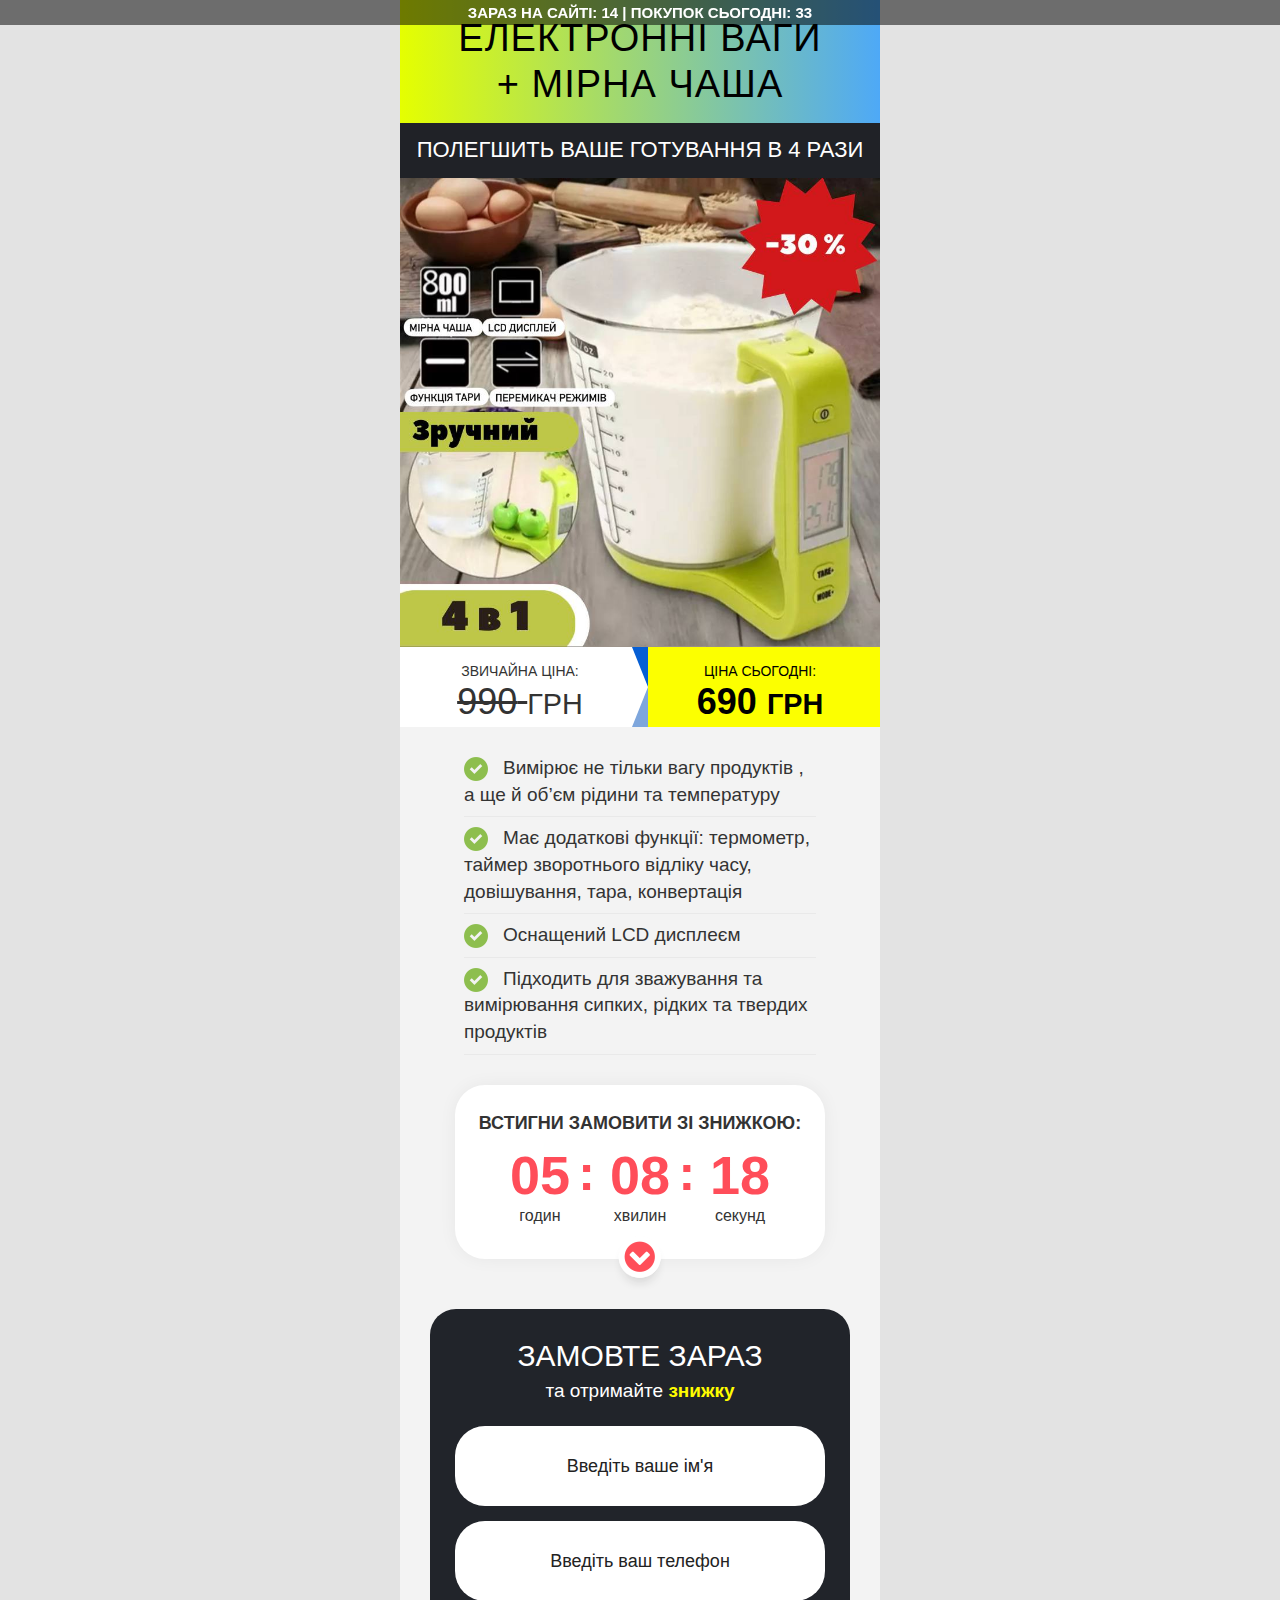
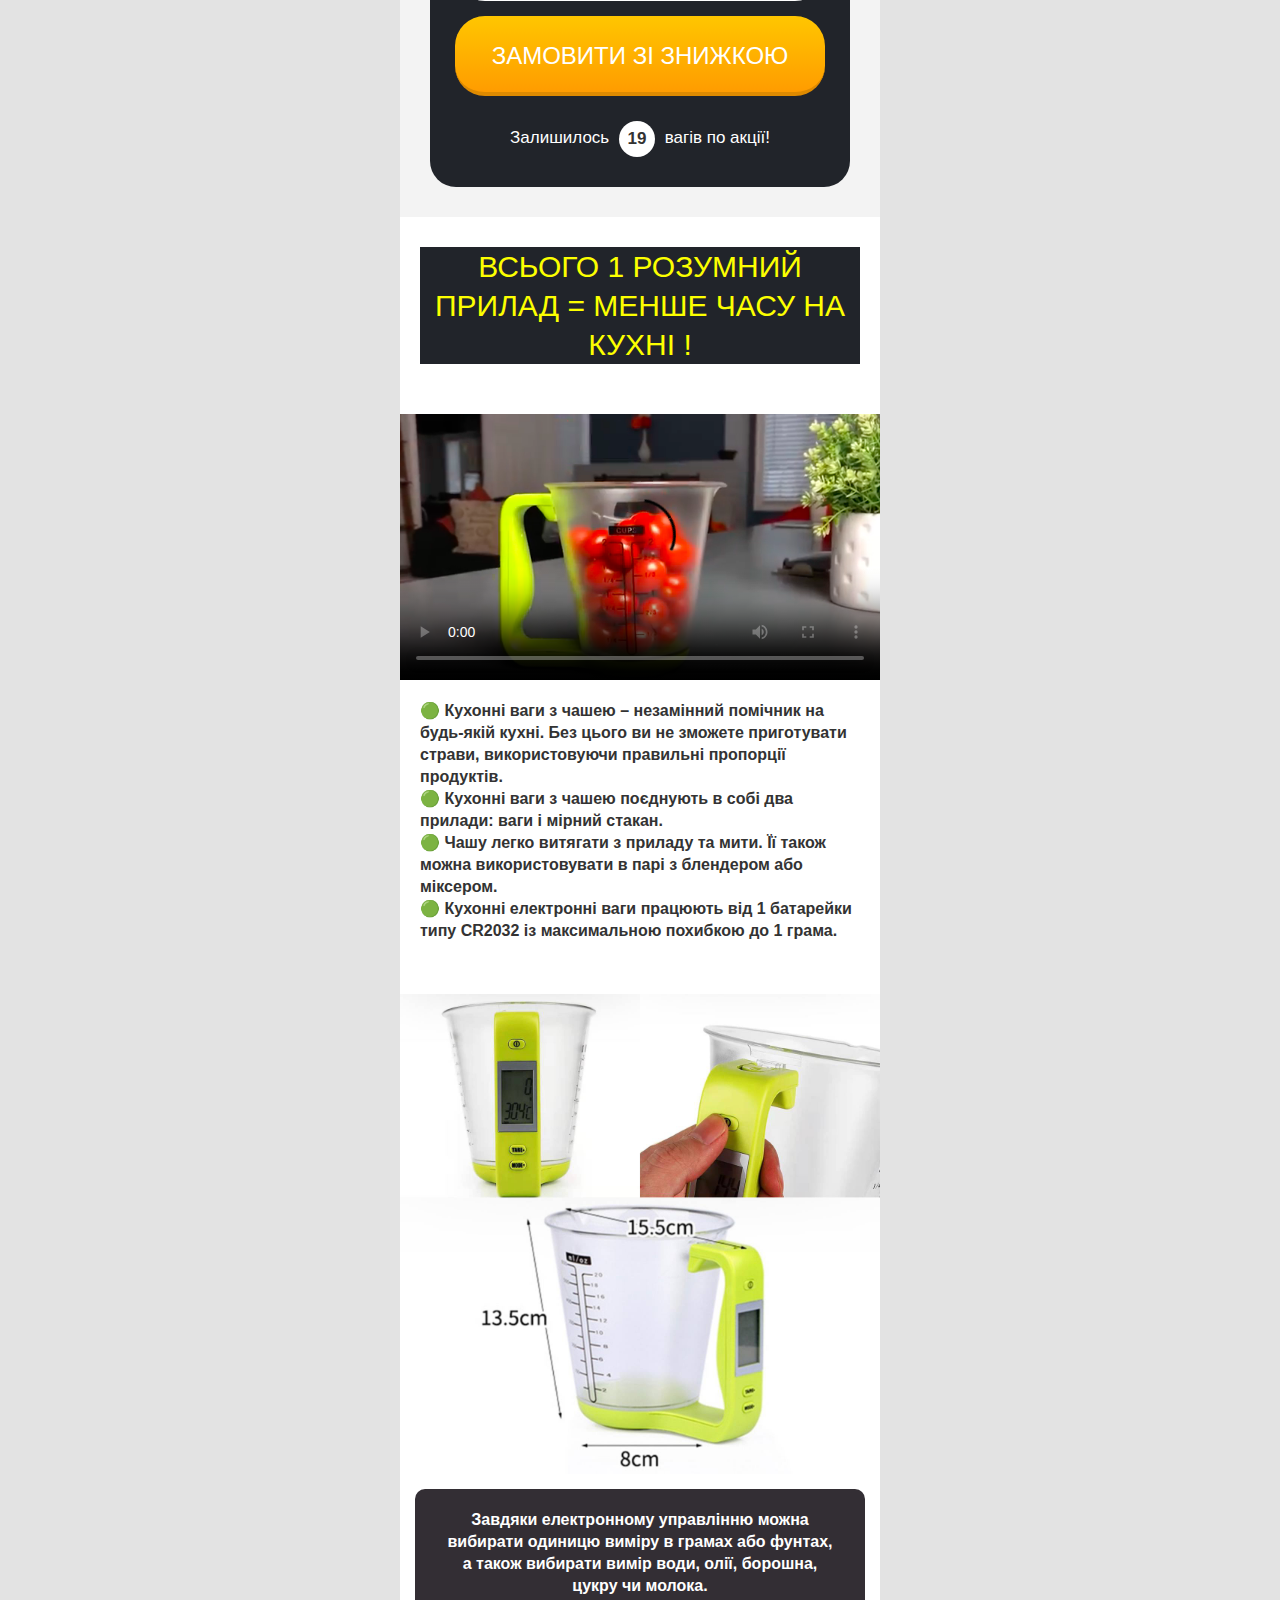
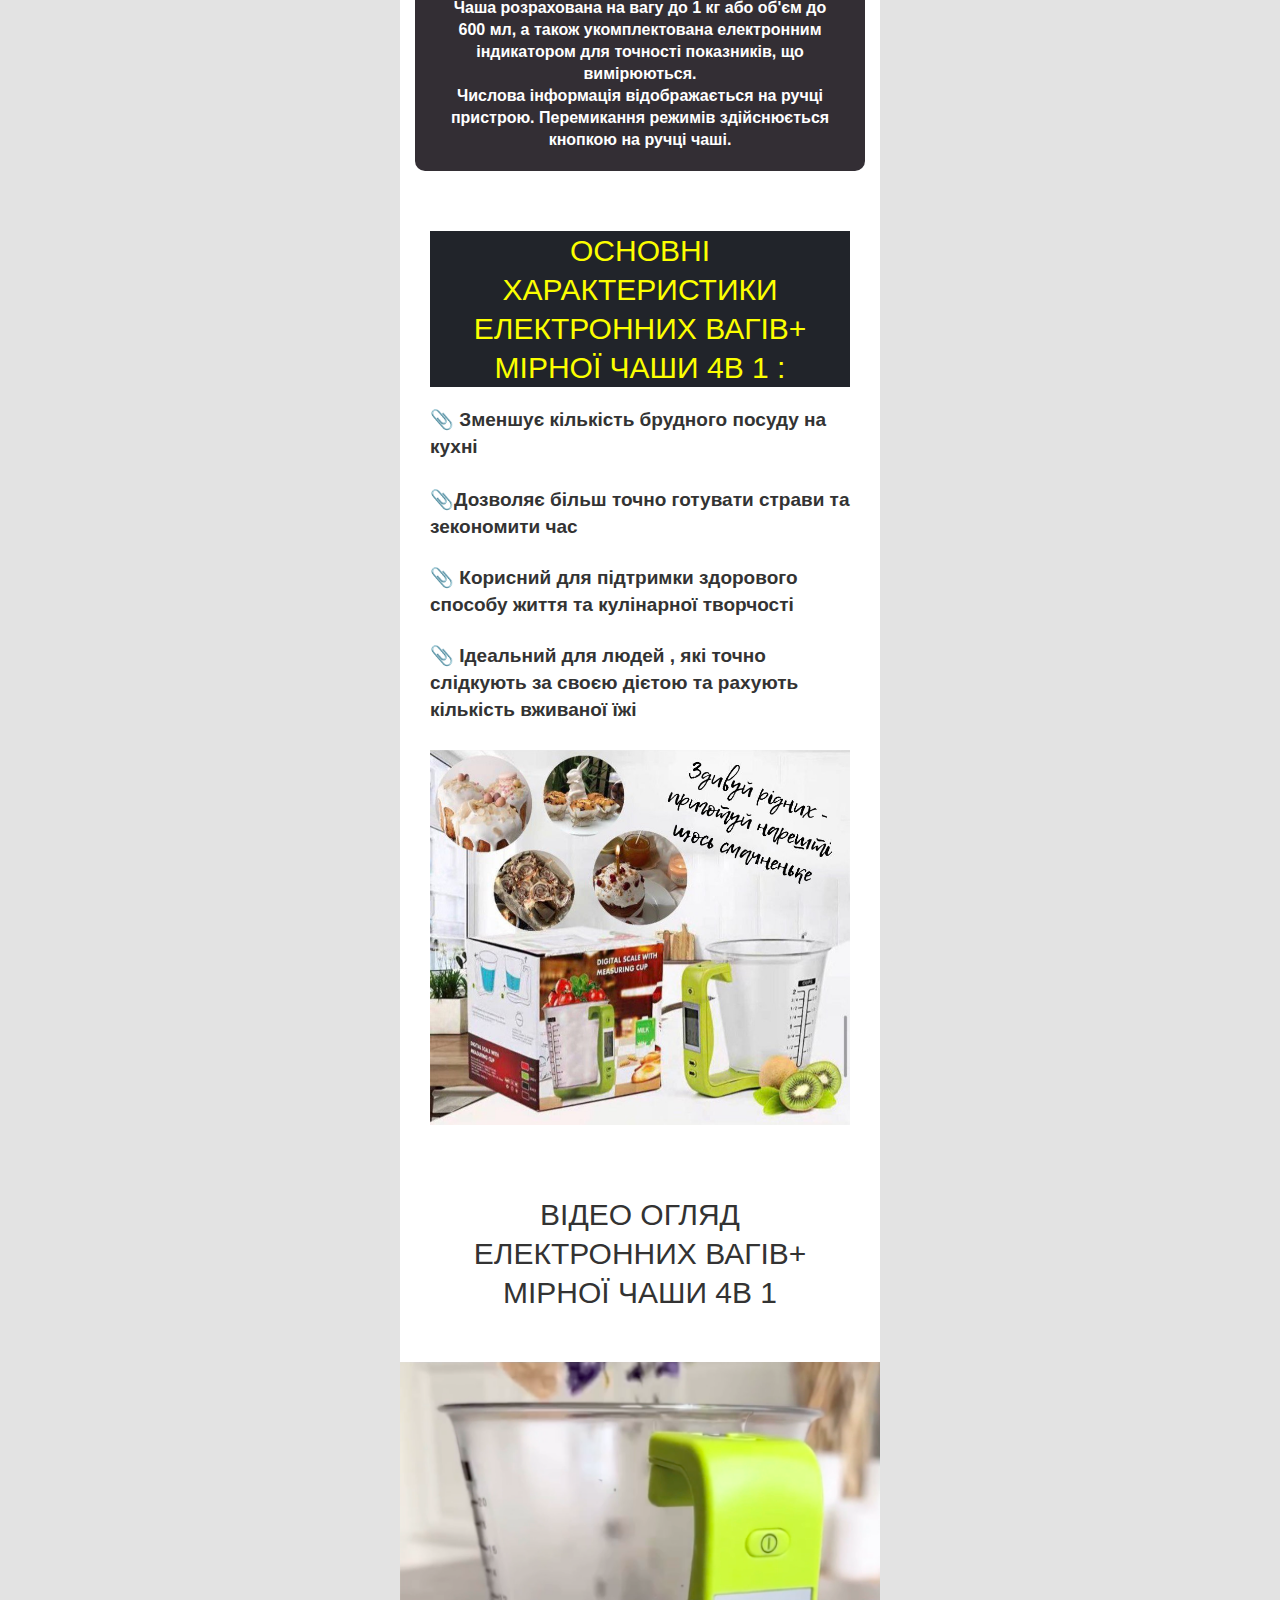
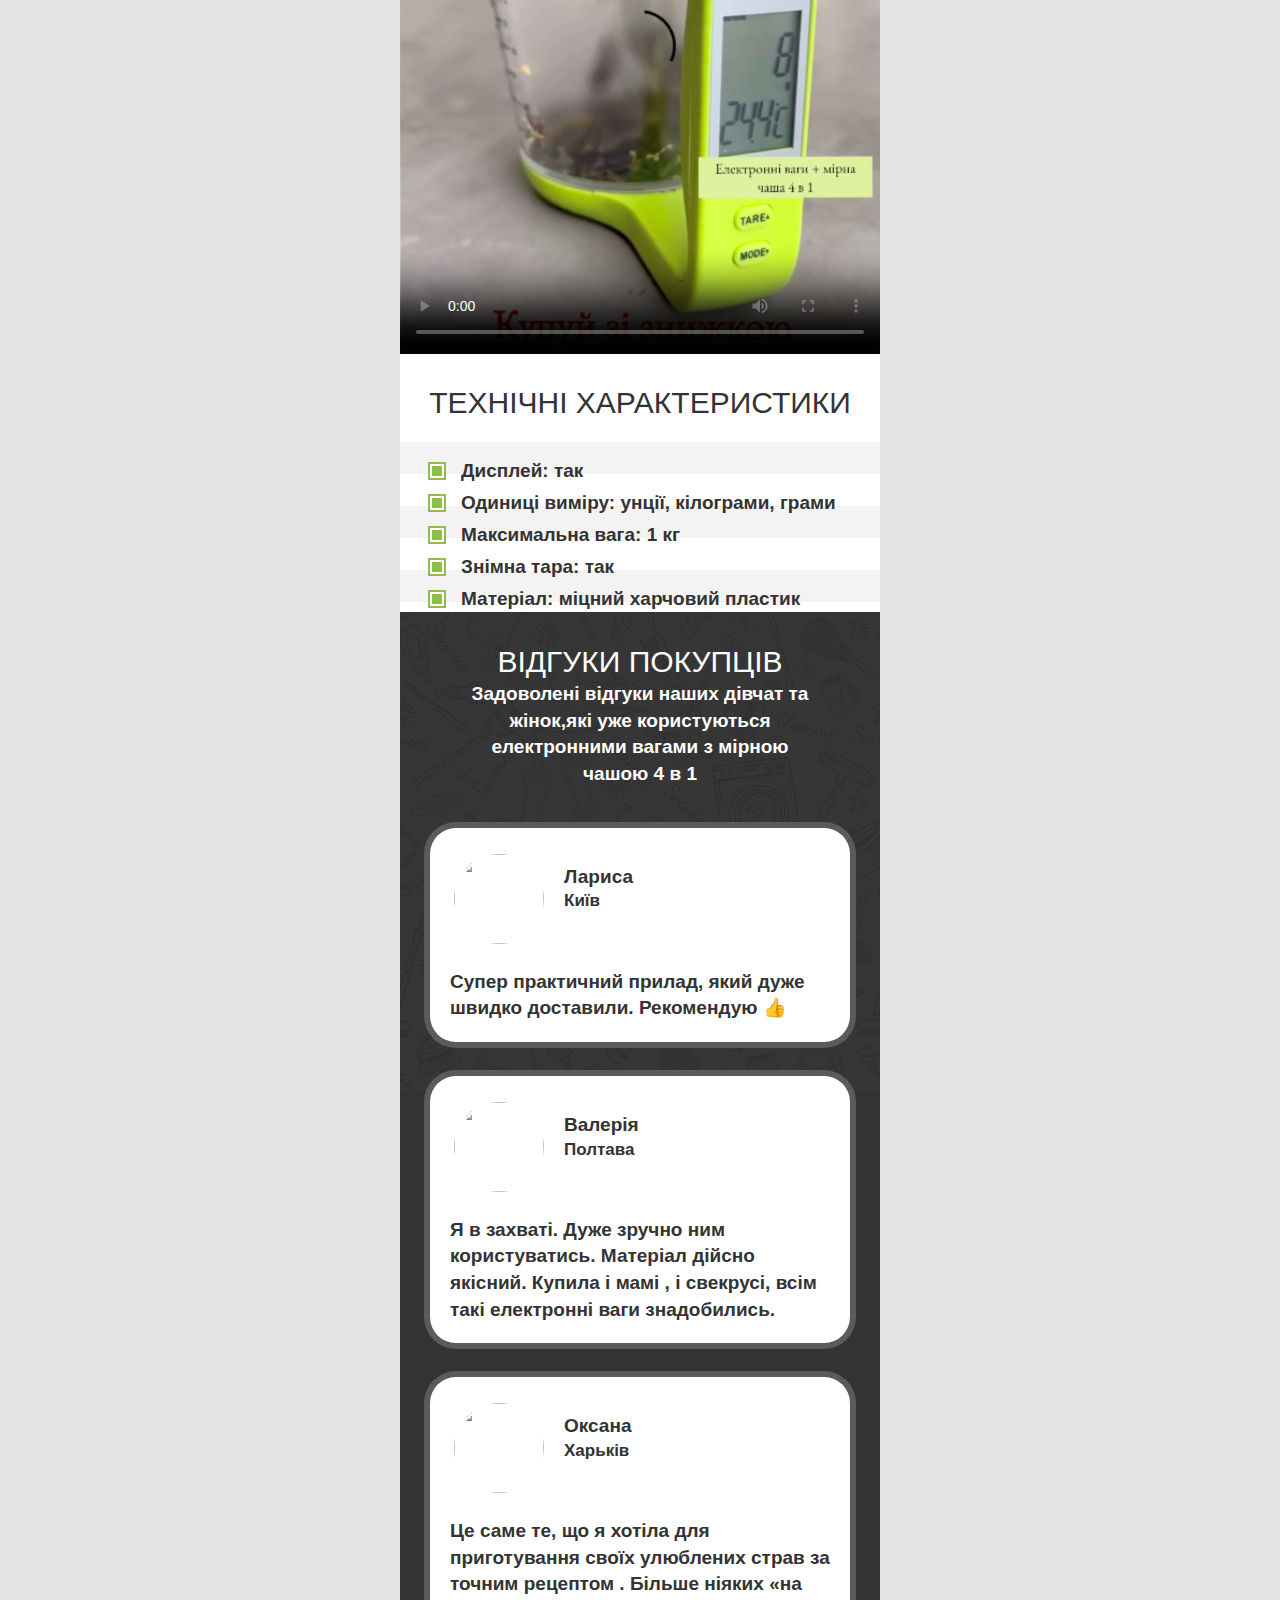
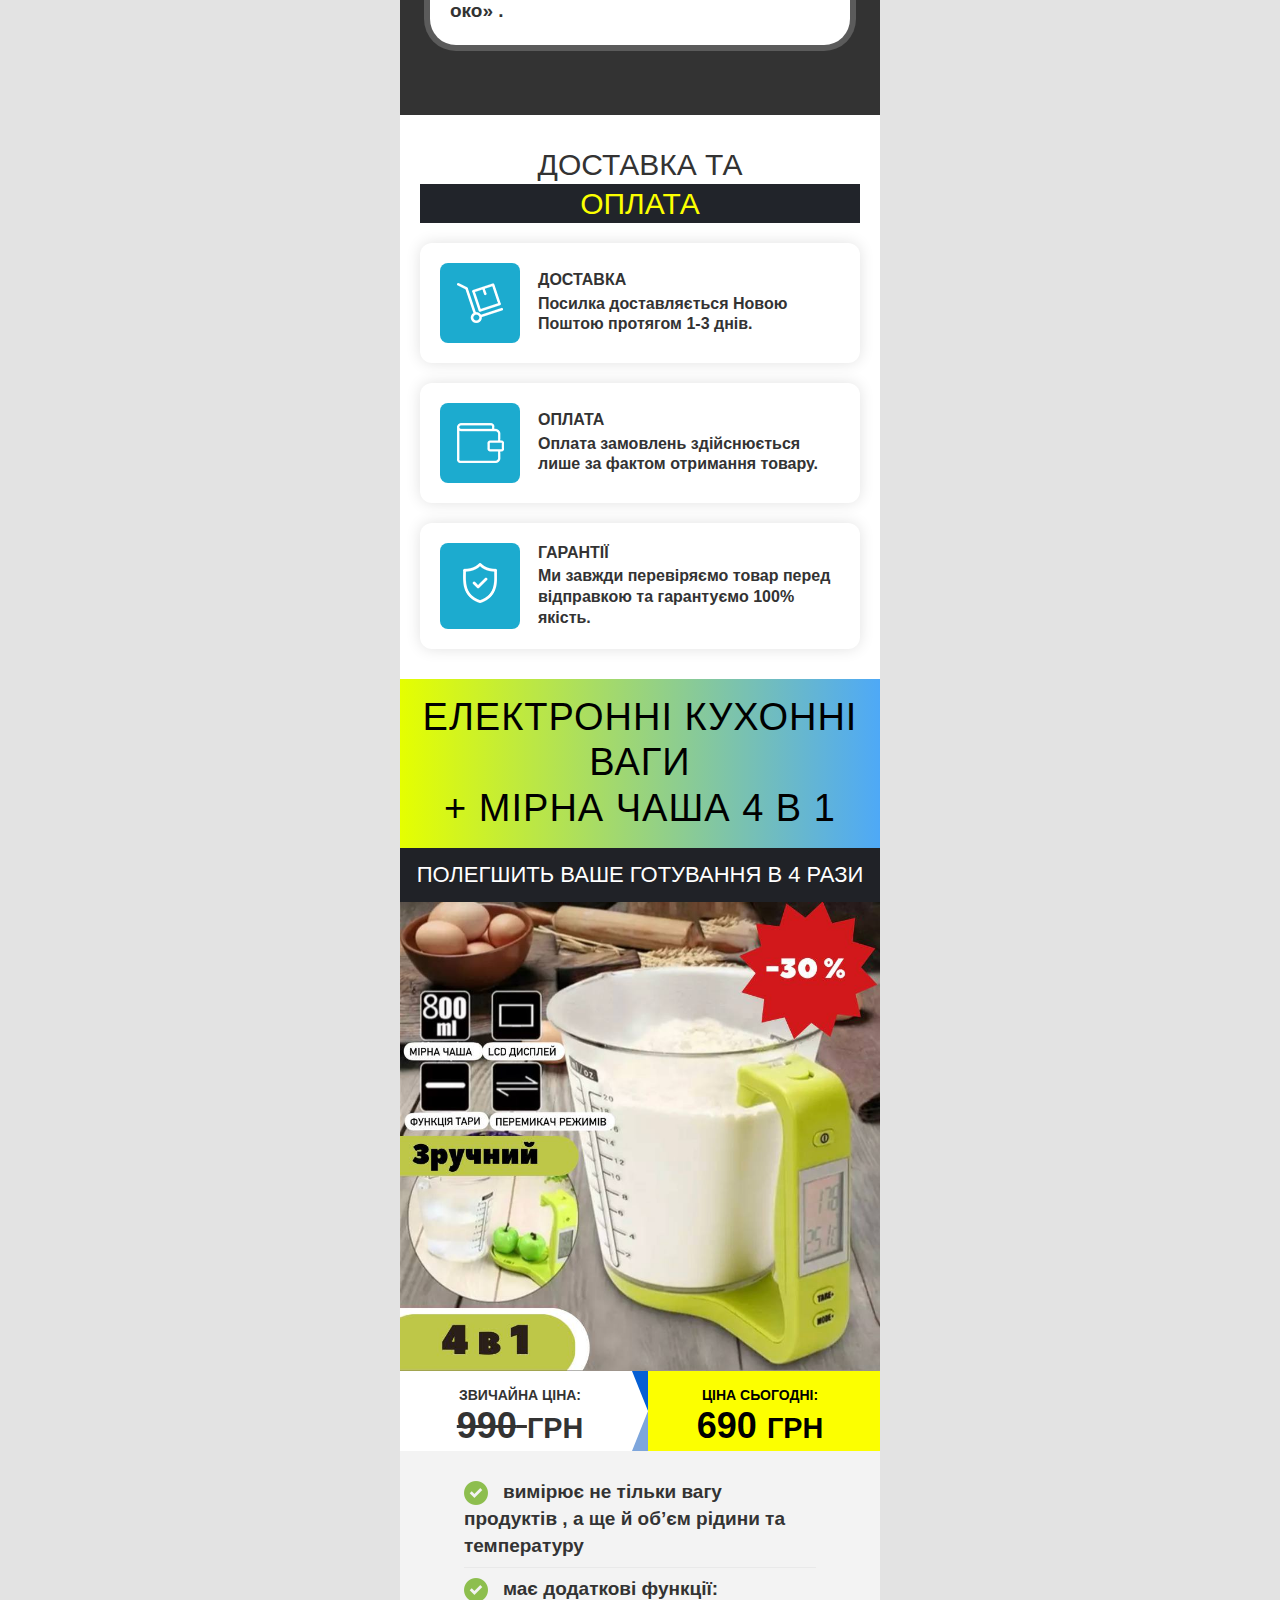
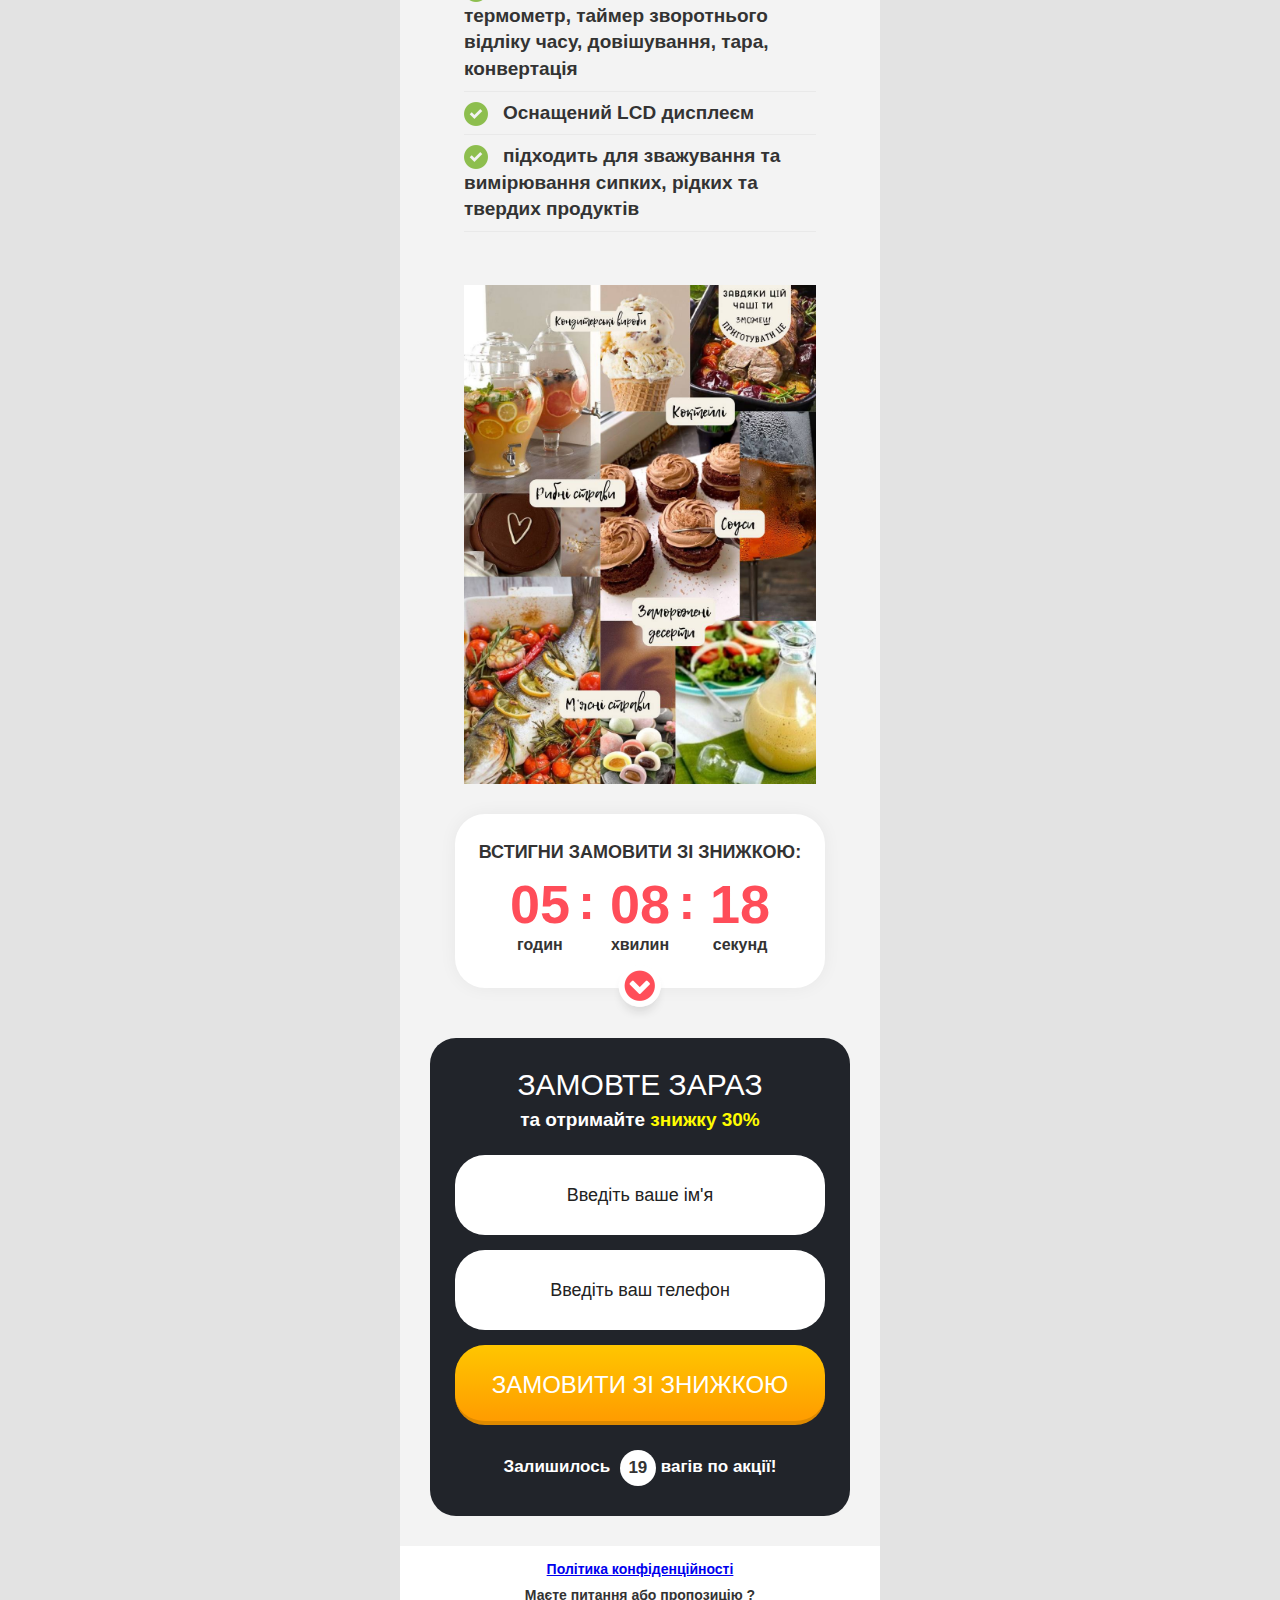
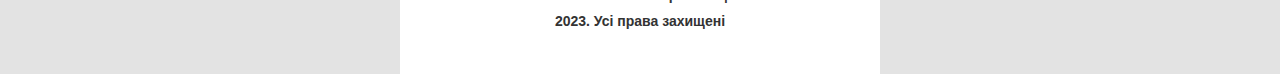
==== commit c40dff69: "Add new meta-pixel tag" ====
--- a/web/index.html
+++ b/web/index.html
@@ -11,6 +11,26 @@
 	<meta name="facebook-domain-verification" content="fkfjh14dnqwagmc84pkol8f8on4n46" />
 	<link rel="shortcut icon" href="static/images/favicon.png" type="image/x-icon">
 	<link rel="stylesheet" href="static/css/styles.css" type="text/css">
+
+	<!-- Meta Pixel Code -->
+	<script>
+		!function (f, b, e, v, n, t, s) {
+			if (f.fbq) return; n = f.fbq = function () {
+				n.callMethod ?
+				n.callMethod.apply(n, arguments) : n.queue.push(arguments)
+			};
+			if (!f._fbq) f._fbq = n; n.push = n; n.loaded = !0; n.version = '2.0';
+			n.queue = []; t = b.createElement(e); t.async = !0;
+			t.src = v; s = b.getElementsByTagName(e)[0];
+			s.parentNode.insertBefore(t, s)
+		}(window, document, 'script',
+			'https://connect.facebook.net/en_US/fbevents.js');
+		fbq('init', '753698979405045');
+		fbq('track', 'PageView');
+	</script>
+	<noscript><img height="1" width="1" style="display:none"
+			src="https://www.facebook.com/tr?id=753698979405045&ev=PageView&noscript=1" /></noscript>
+	<!-- End Meta Pixel Code -->
 </head>
 
 
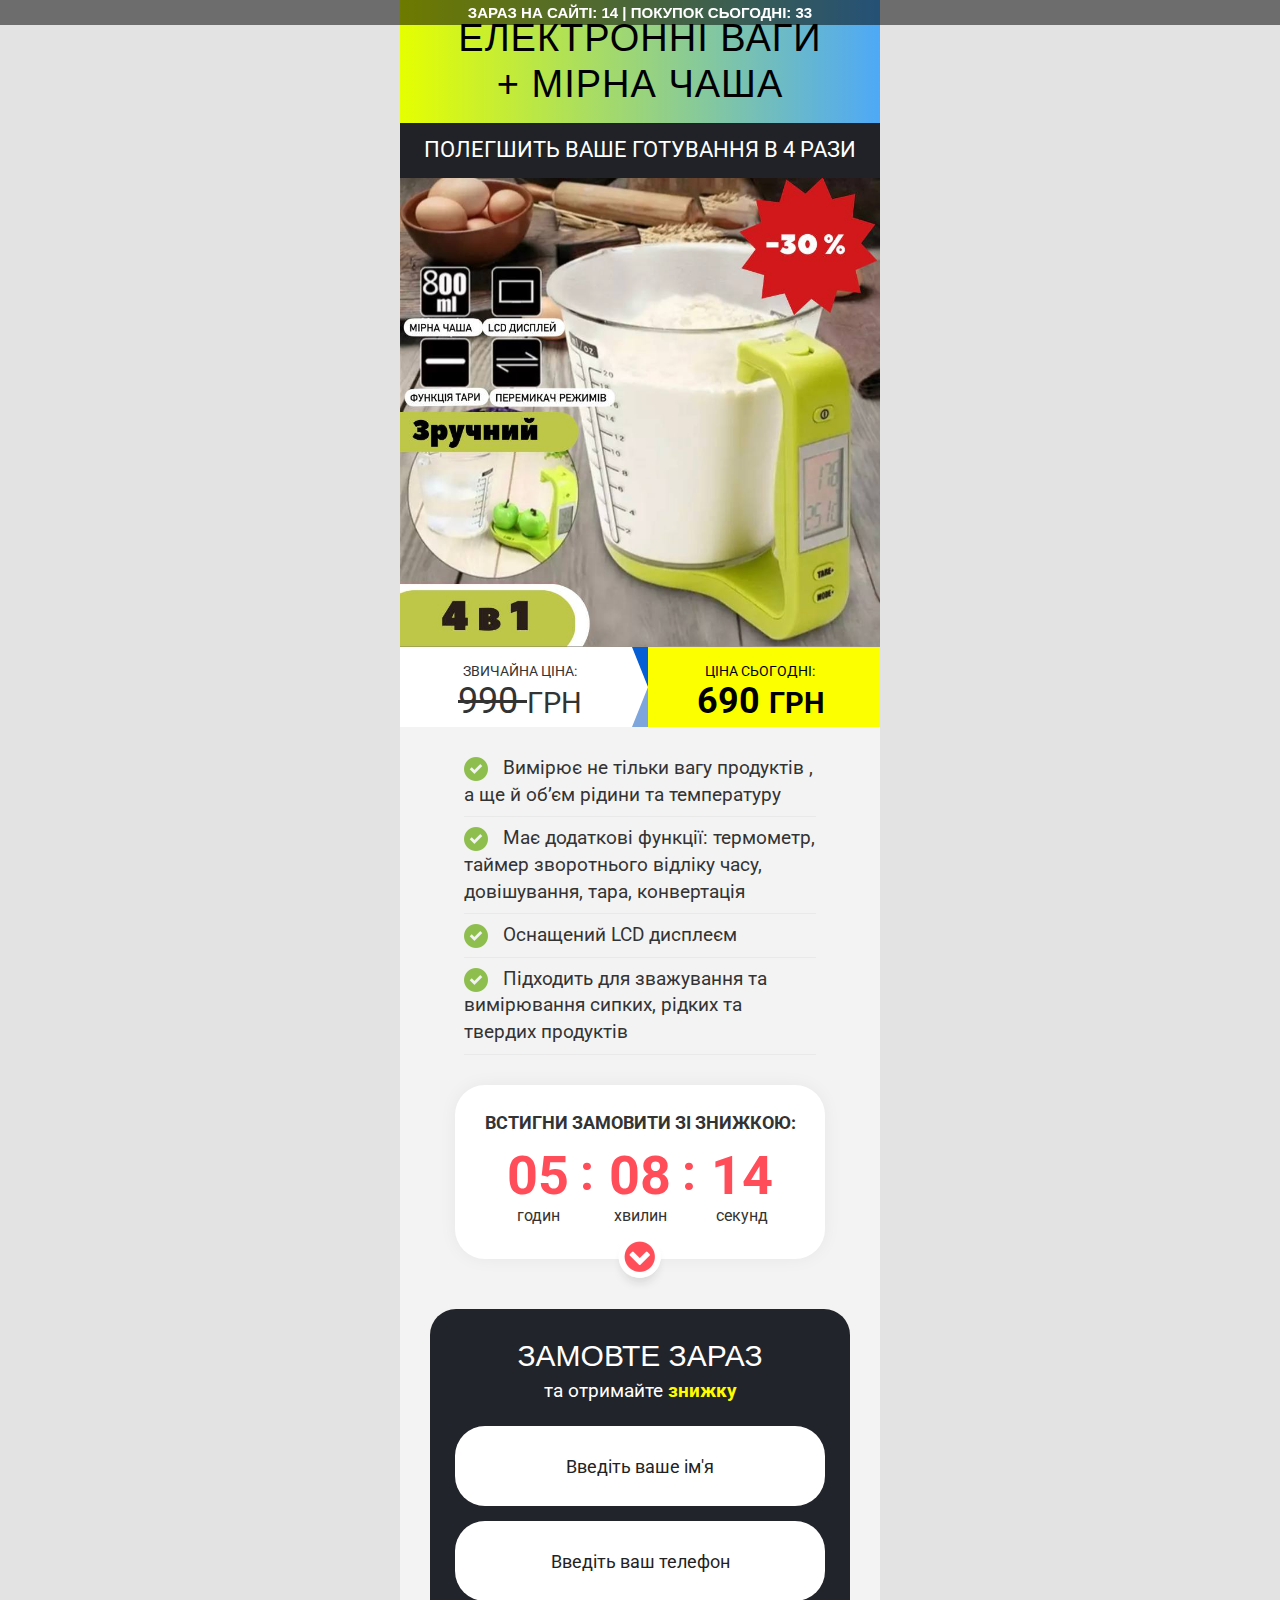
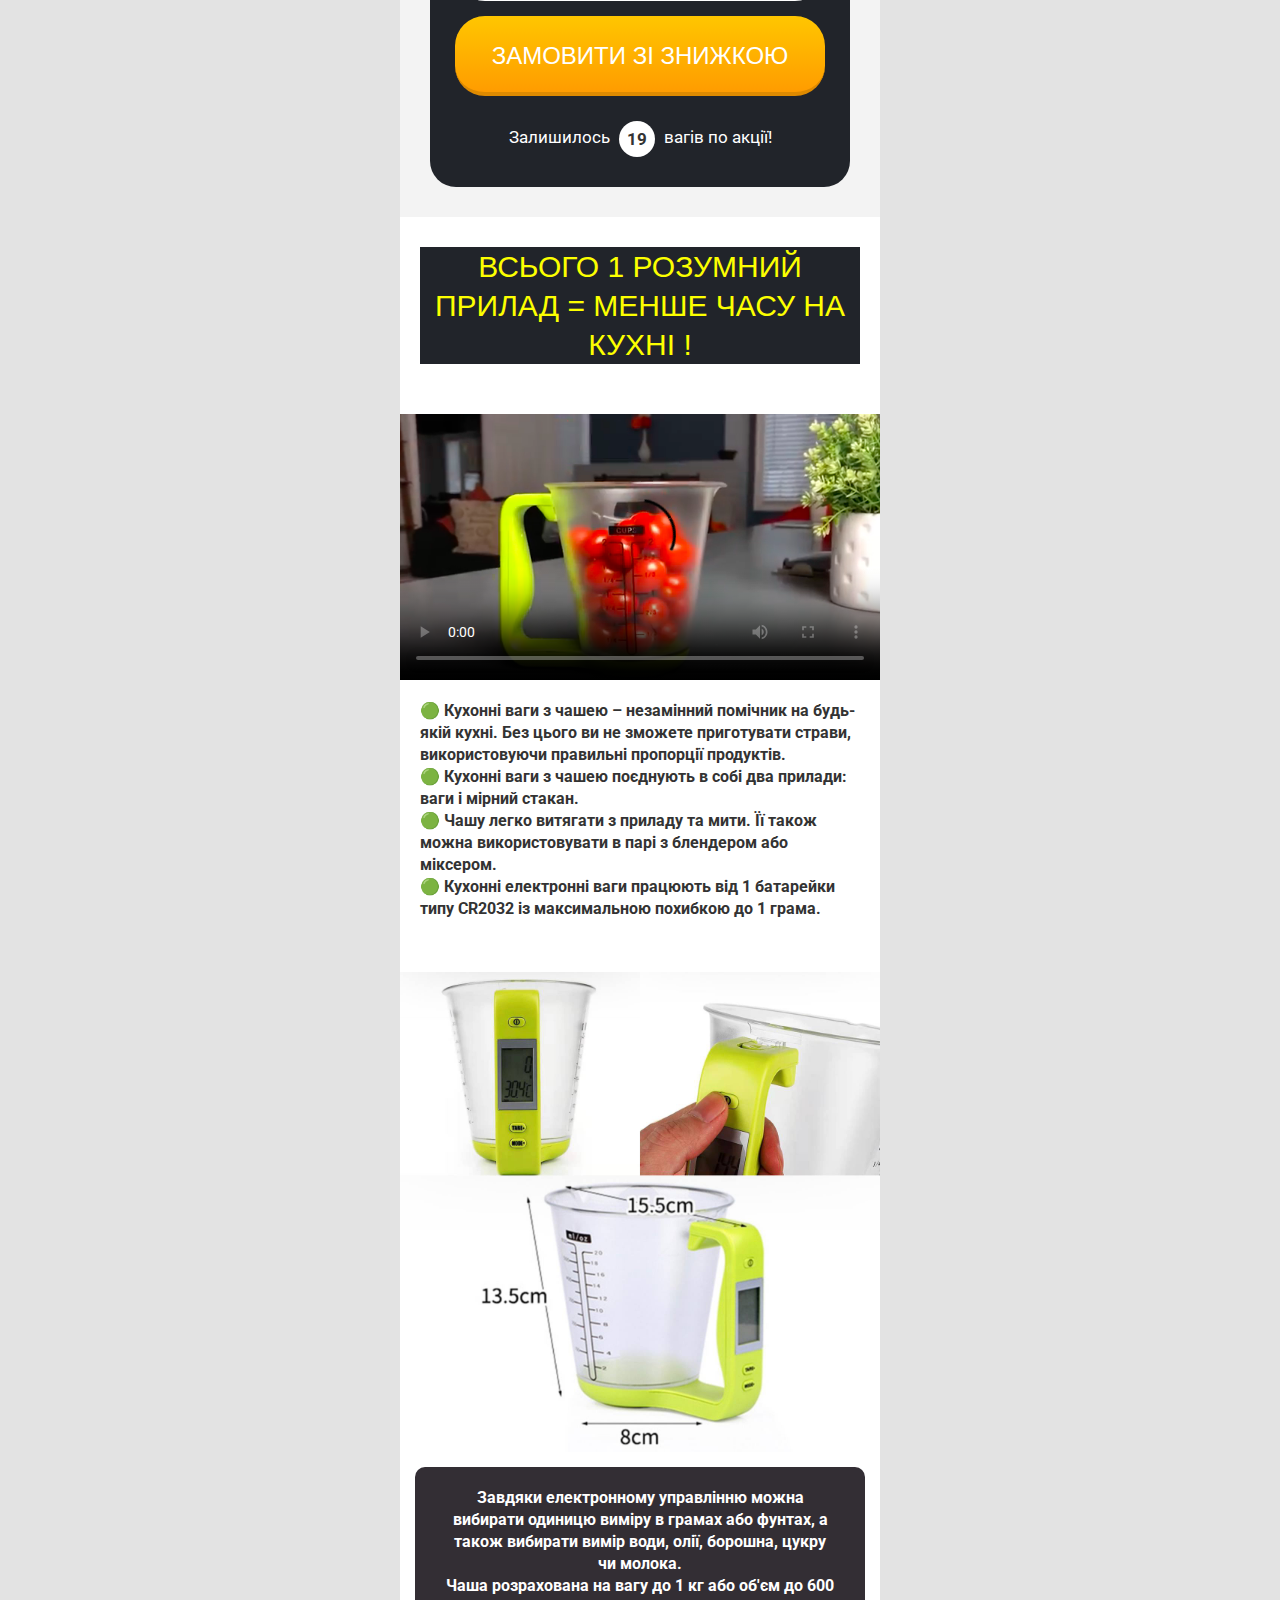
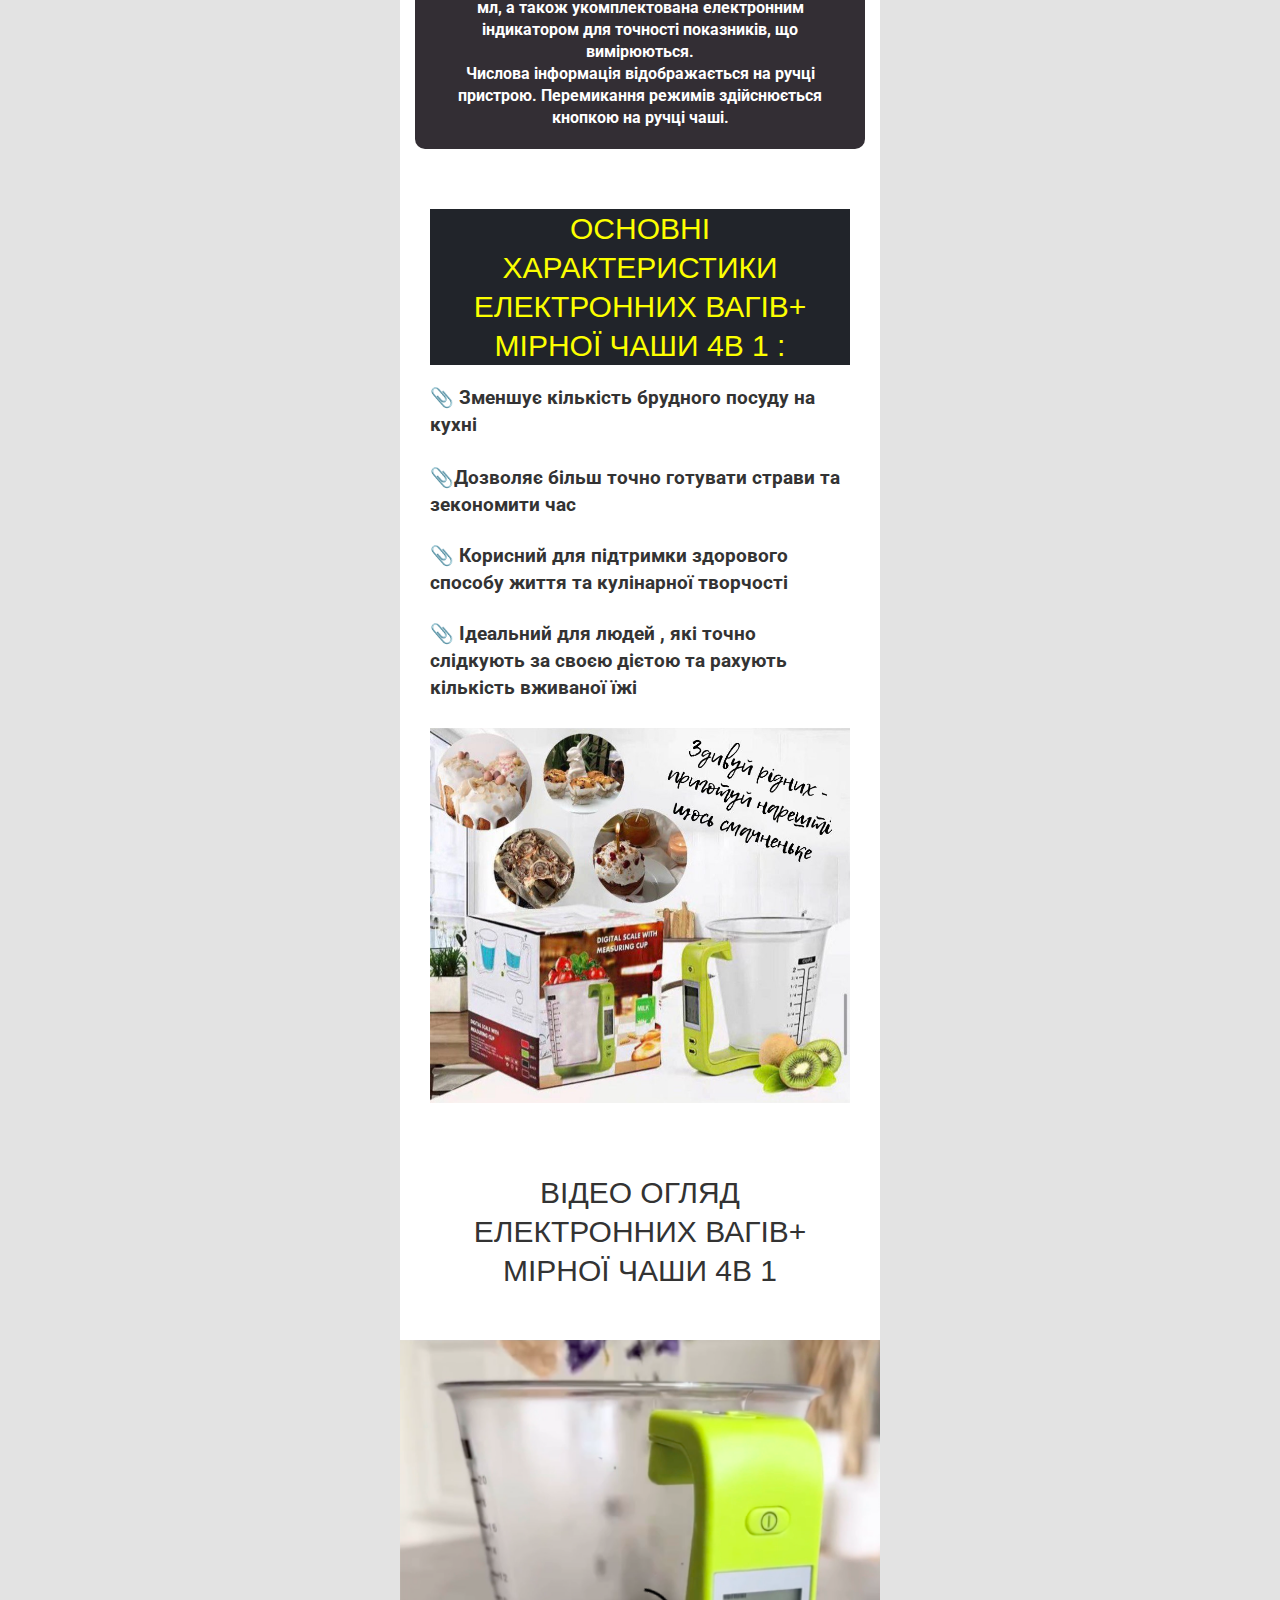
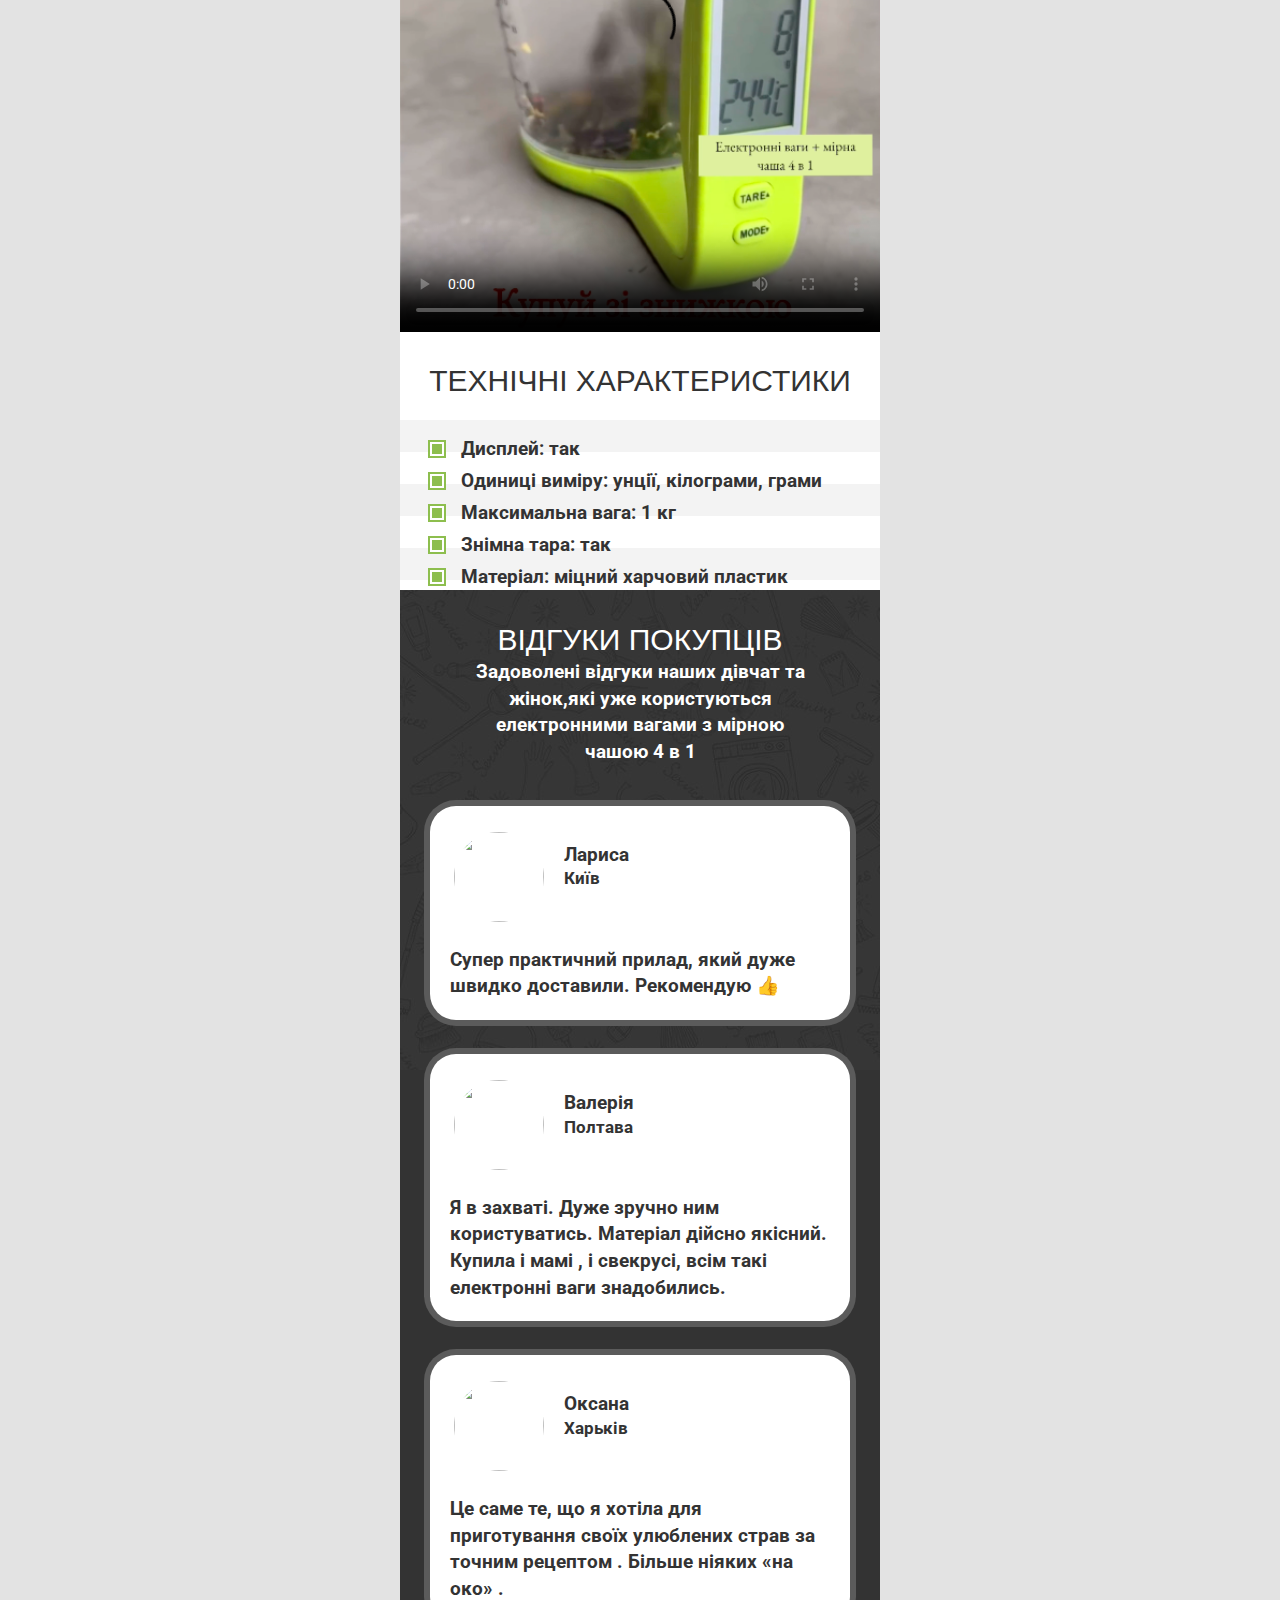
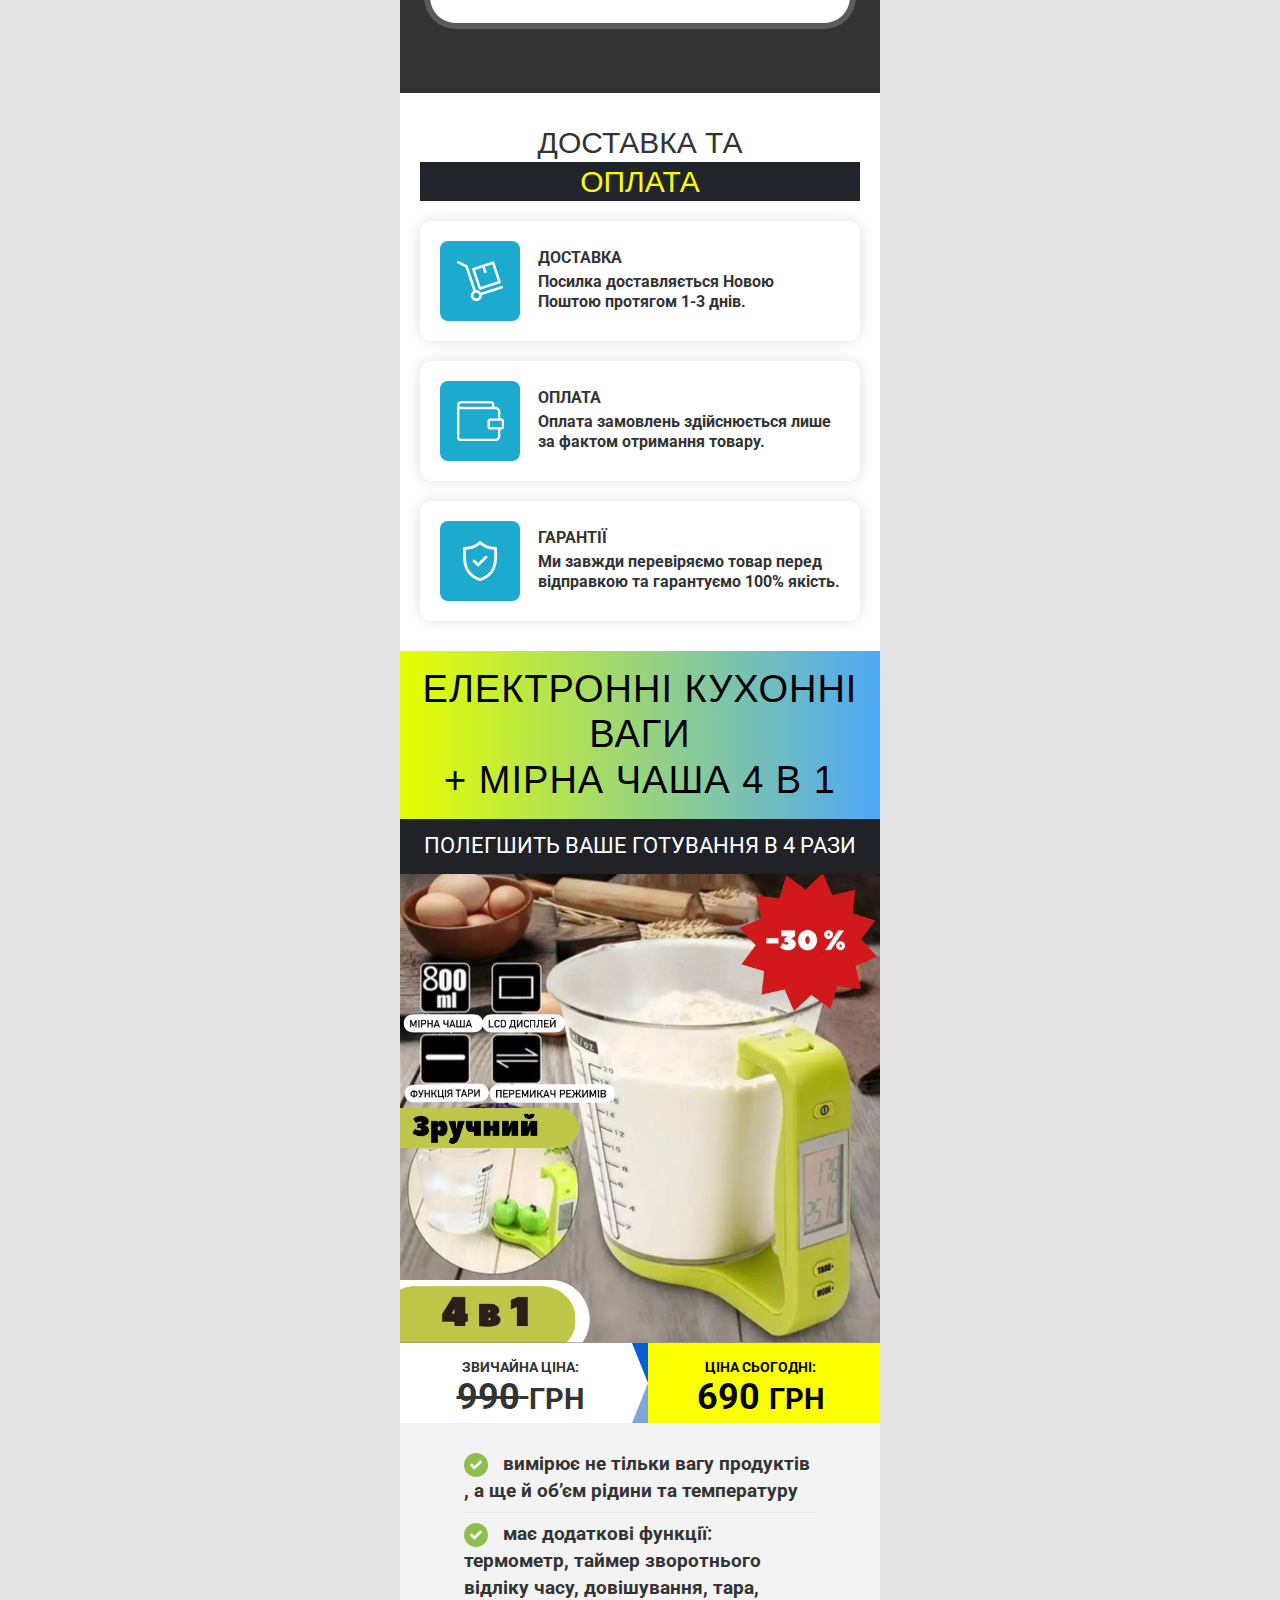
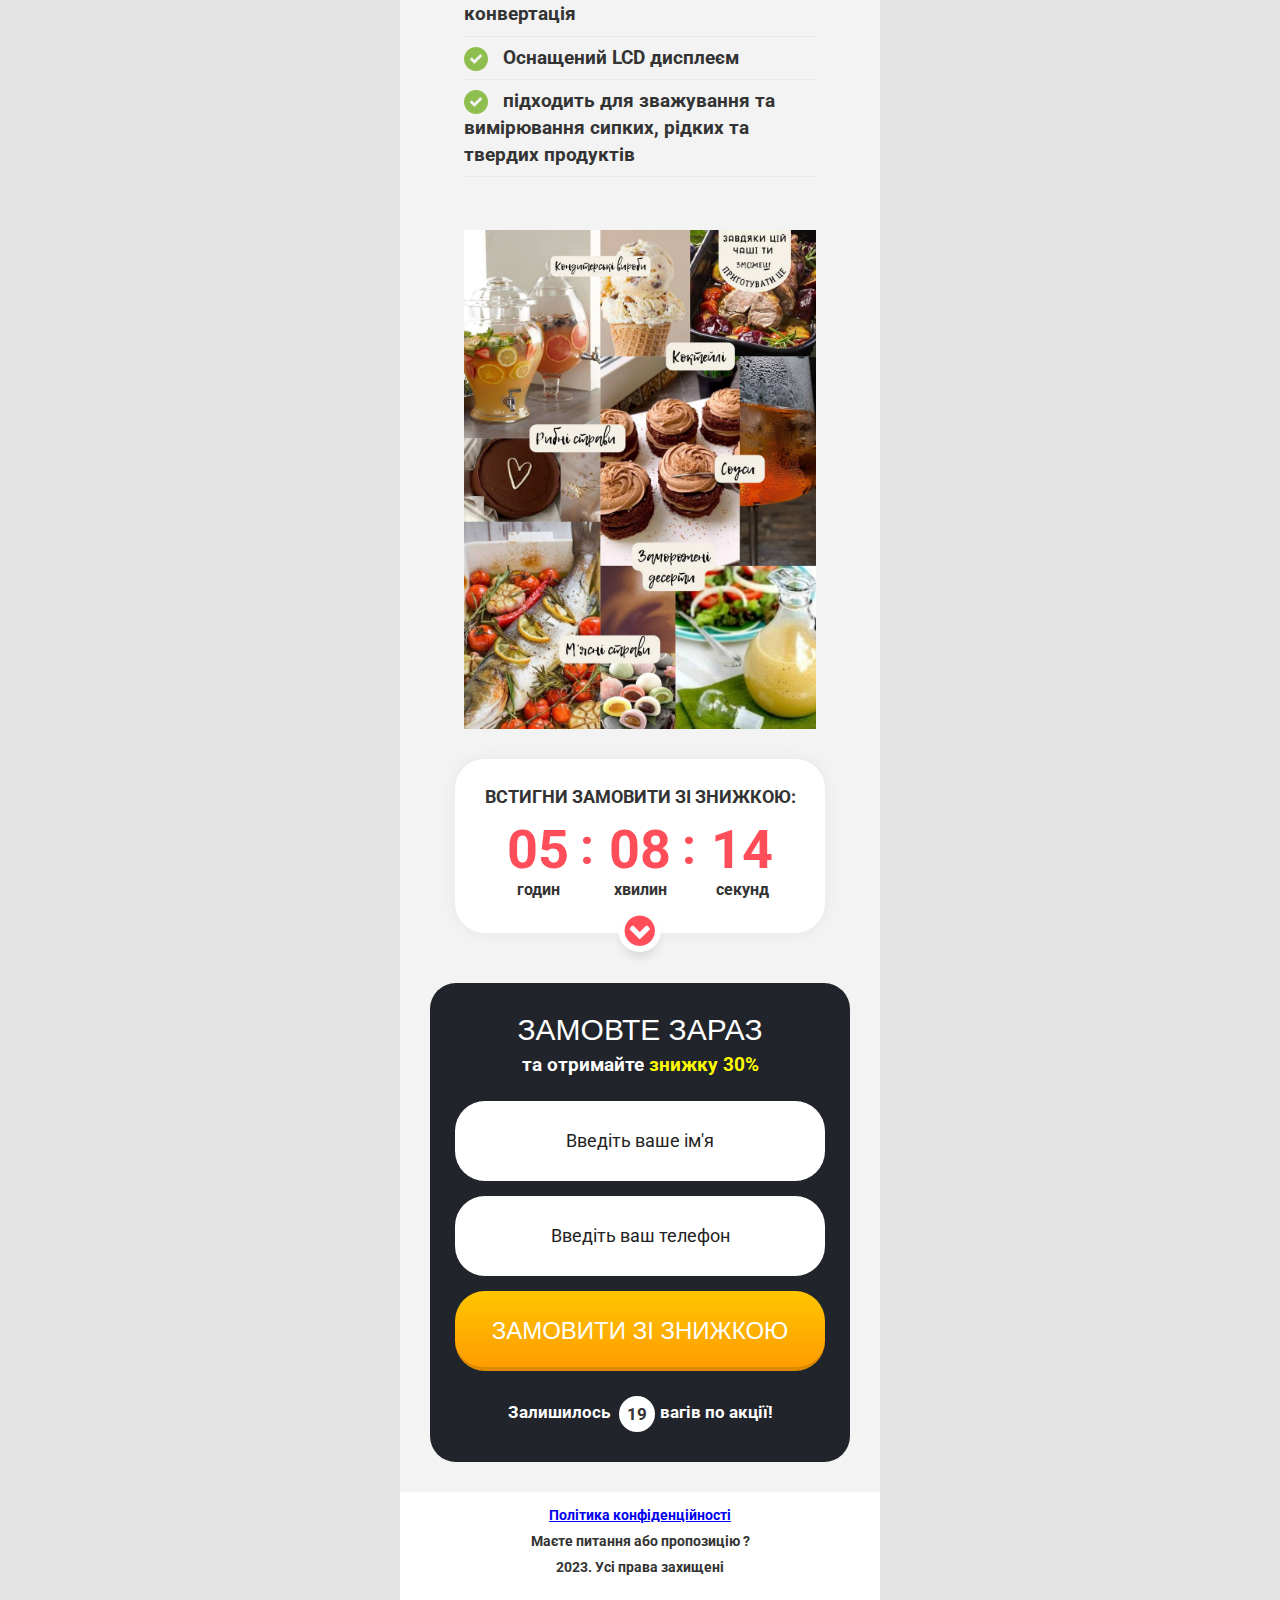
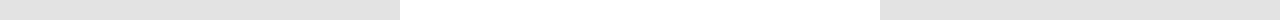
==== commit 8d6df1be: "Add congrats page" ====
--- a/web/index.html
+++ b/web/index.html
@@ -1,7 +1,6 @@
 <html lang="uk-UA">
 
 <head>
-	<script async src="static/js/fbevents.js"></script>
 	<script type="text/javascript"></script>
 
 	<title>Електронні кухонні ваги + мірна чаша 4 в 1</title>
@@ -11,13 +10,14 @@
 	<meta name="facebook-domain-verification" content="fkfjh14dnqwagmc84pkol8f8on4n46" />
 	<link rel="shortcut icon" href="static/images/favicon.png" type="image/x-icon">
 	<link rel="stylesheet" href="static/css/styles.css" type="text/css">
+	<link rel="stylesheet" href="https://fonts.googleapis.com/css?family=Roboto">
 
 	<!-- Meta Pixel Code -->
 	<script>
 		!function (f, b, e, v, n, t, s) {
 			if (f.fbq) return; n = f.fbq = function () {
 				n.callMethod ?
-				n.callMethod.apply(n, arguments) : n.queue.push(arguments)
+					n.callMethod.apply(n, arguments) : n.queue.push(arguments)
 			};
 			if (!f._fbq) f._fbq = n; n.push = n; n.loaded = !0; n.version = '2.0';
 			n.queue = []; t = b.createElement(e); t.async = !0;
@@ -94,8 +94,7 @@
 					<b>Замовте зараз</b>
 					та отримайте <span>знижку</span>
 				</p>
-				<form class="m1-form" action="https://new-shop-measuringcup.fly.dev/api" target="dummyframe"
-					onsubmit='alert("Запит прийнято в обробку")'>
+				<form class="m1-form" action="https://new-shop-measuringcup.fly.dev/api" target="dummyframe">
 					<input type="text" name="name" placeholder="Введіть ваше ім'я" required>
 					<input type="tel" class="phone" name="phone" placeholder="Введіть ваш телефон" required>
 					<button class="button-m" type="submit">Замовити зі
@@ -318,7 +317,7 @@
 									та отримайте <span>знижку 30%</span>
 								</p>
 								<form class="m1-form" action="https://new-shop-measuringcup.fly.dev/api"
-									target="dummyframe" onsubmit='alert("Запит прийнято в обробку")'>
+									target="dummyframe">
 									<input type="text" name="name" placeholder="Введіть ваше ім'я" required>
 									<input type="tel" class="phone" name="phone" placeholder="Введіть ваш телефон"
 										required>
--- a/web/static/css/styles.css
+++ b/web/static/css/styles.css
@@ -551,6 +551,16 @@
 	font-size: 0;
 	margin-bottom: 30px;
 }
+
+.center {
+	position: fixed;
+	top: 50%;
+	left: 50%;
+	width: 30%;
+	transform: translate(-50%, -50%);
+	text-align: center;
+}
+
 .cat_item .price>div{
 	display: inline-block;
 	vertical-align: top;
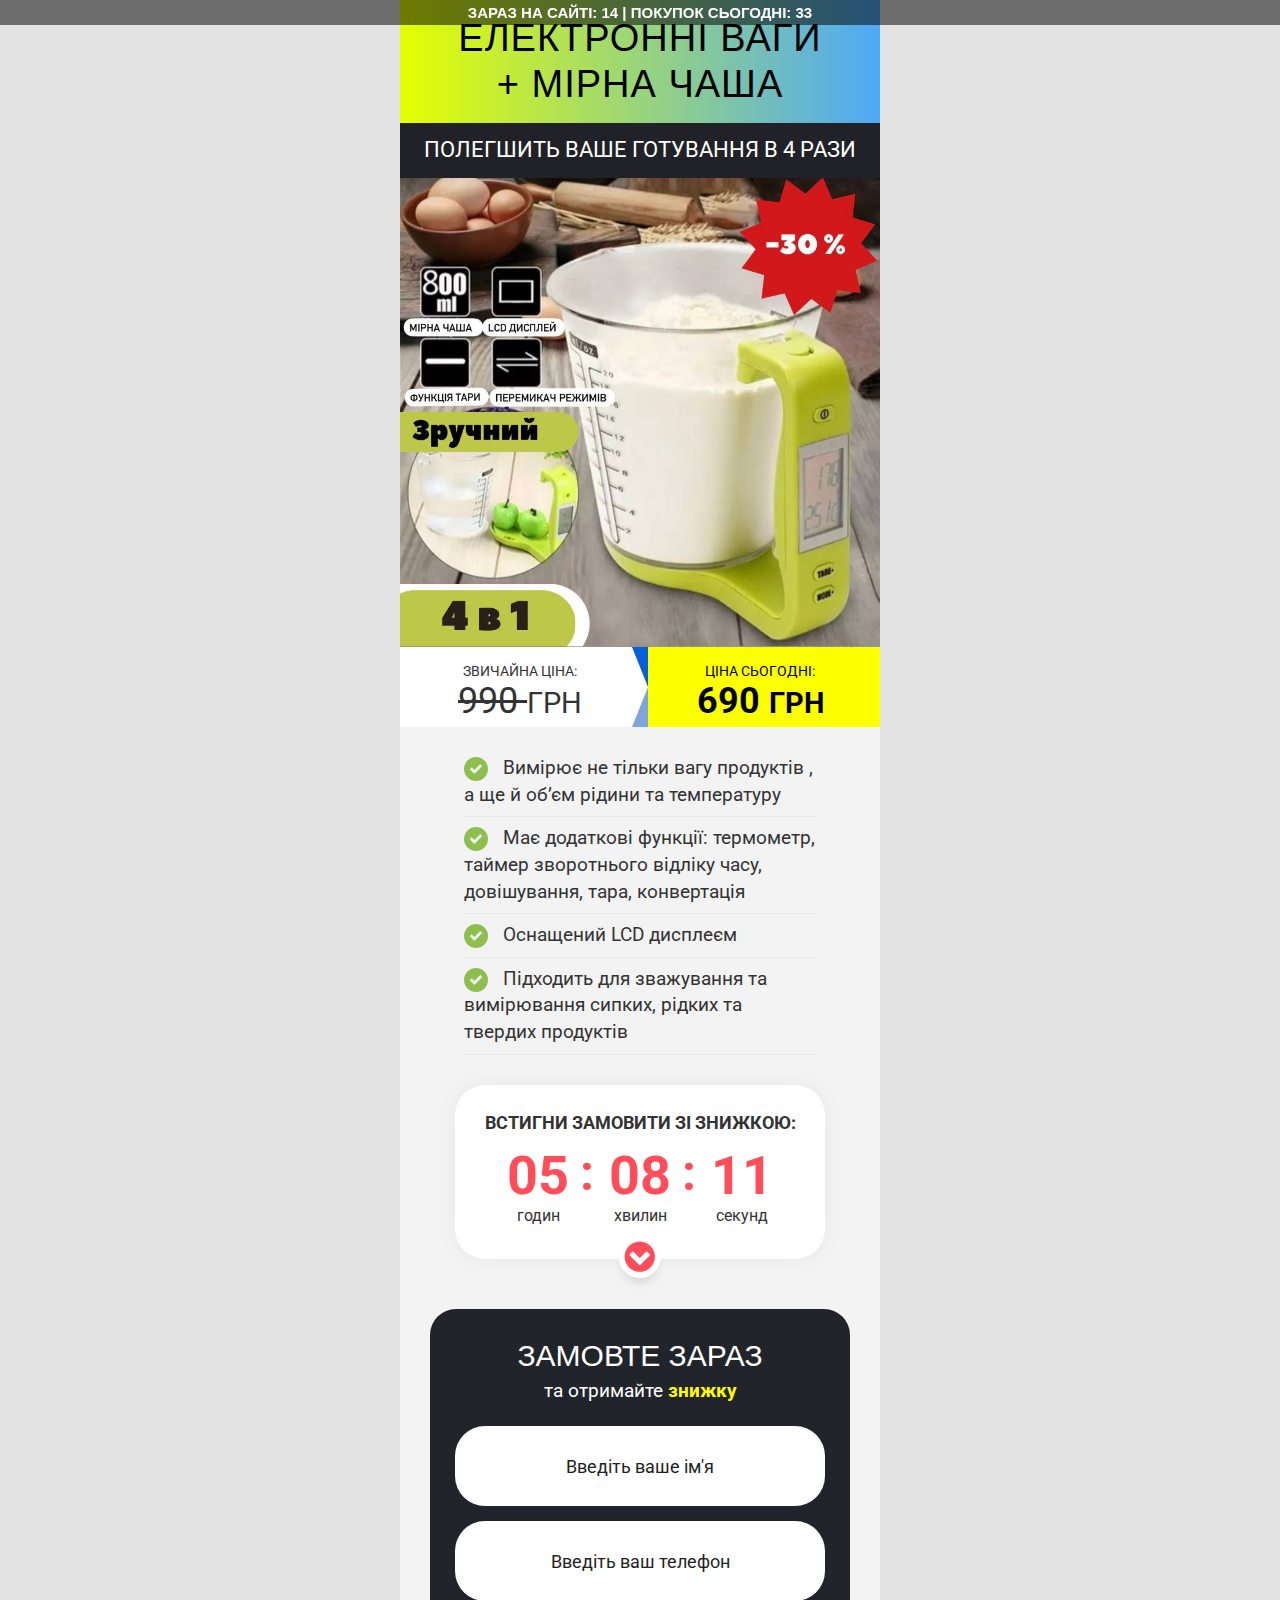
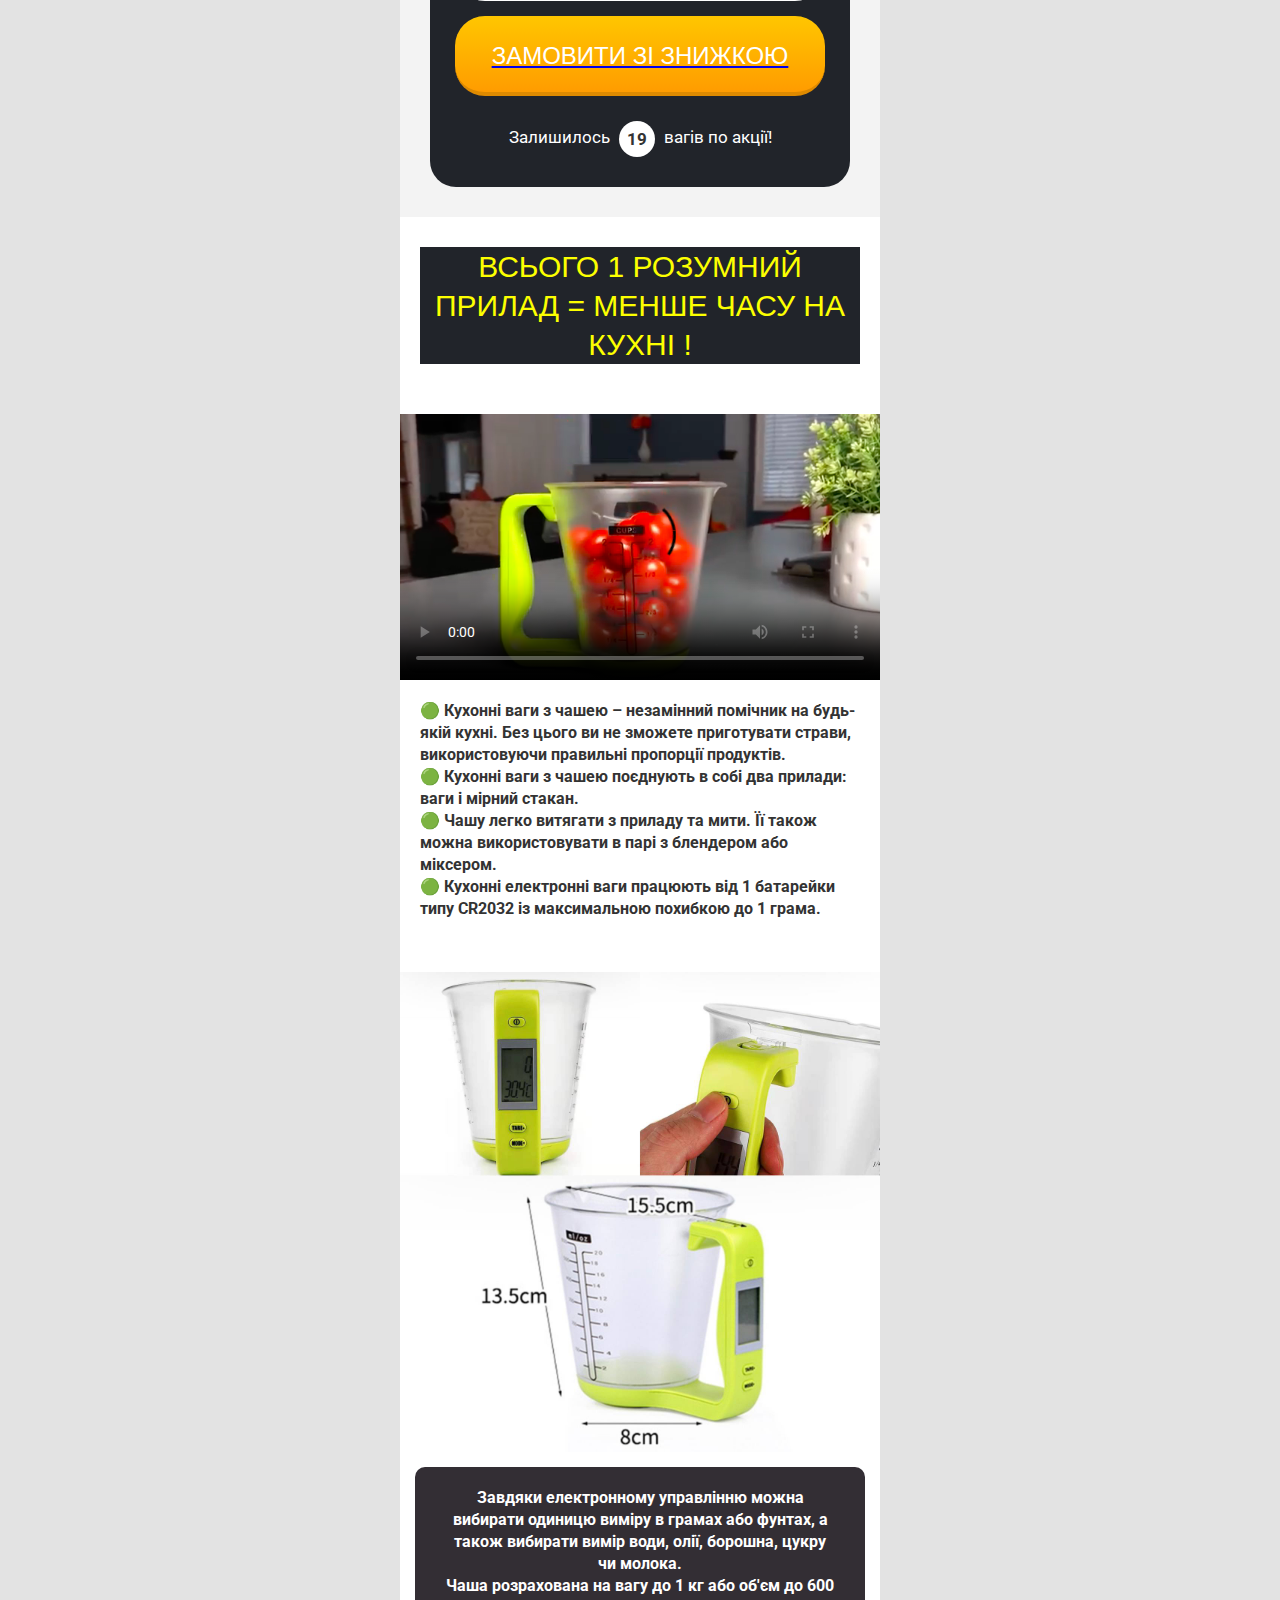
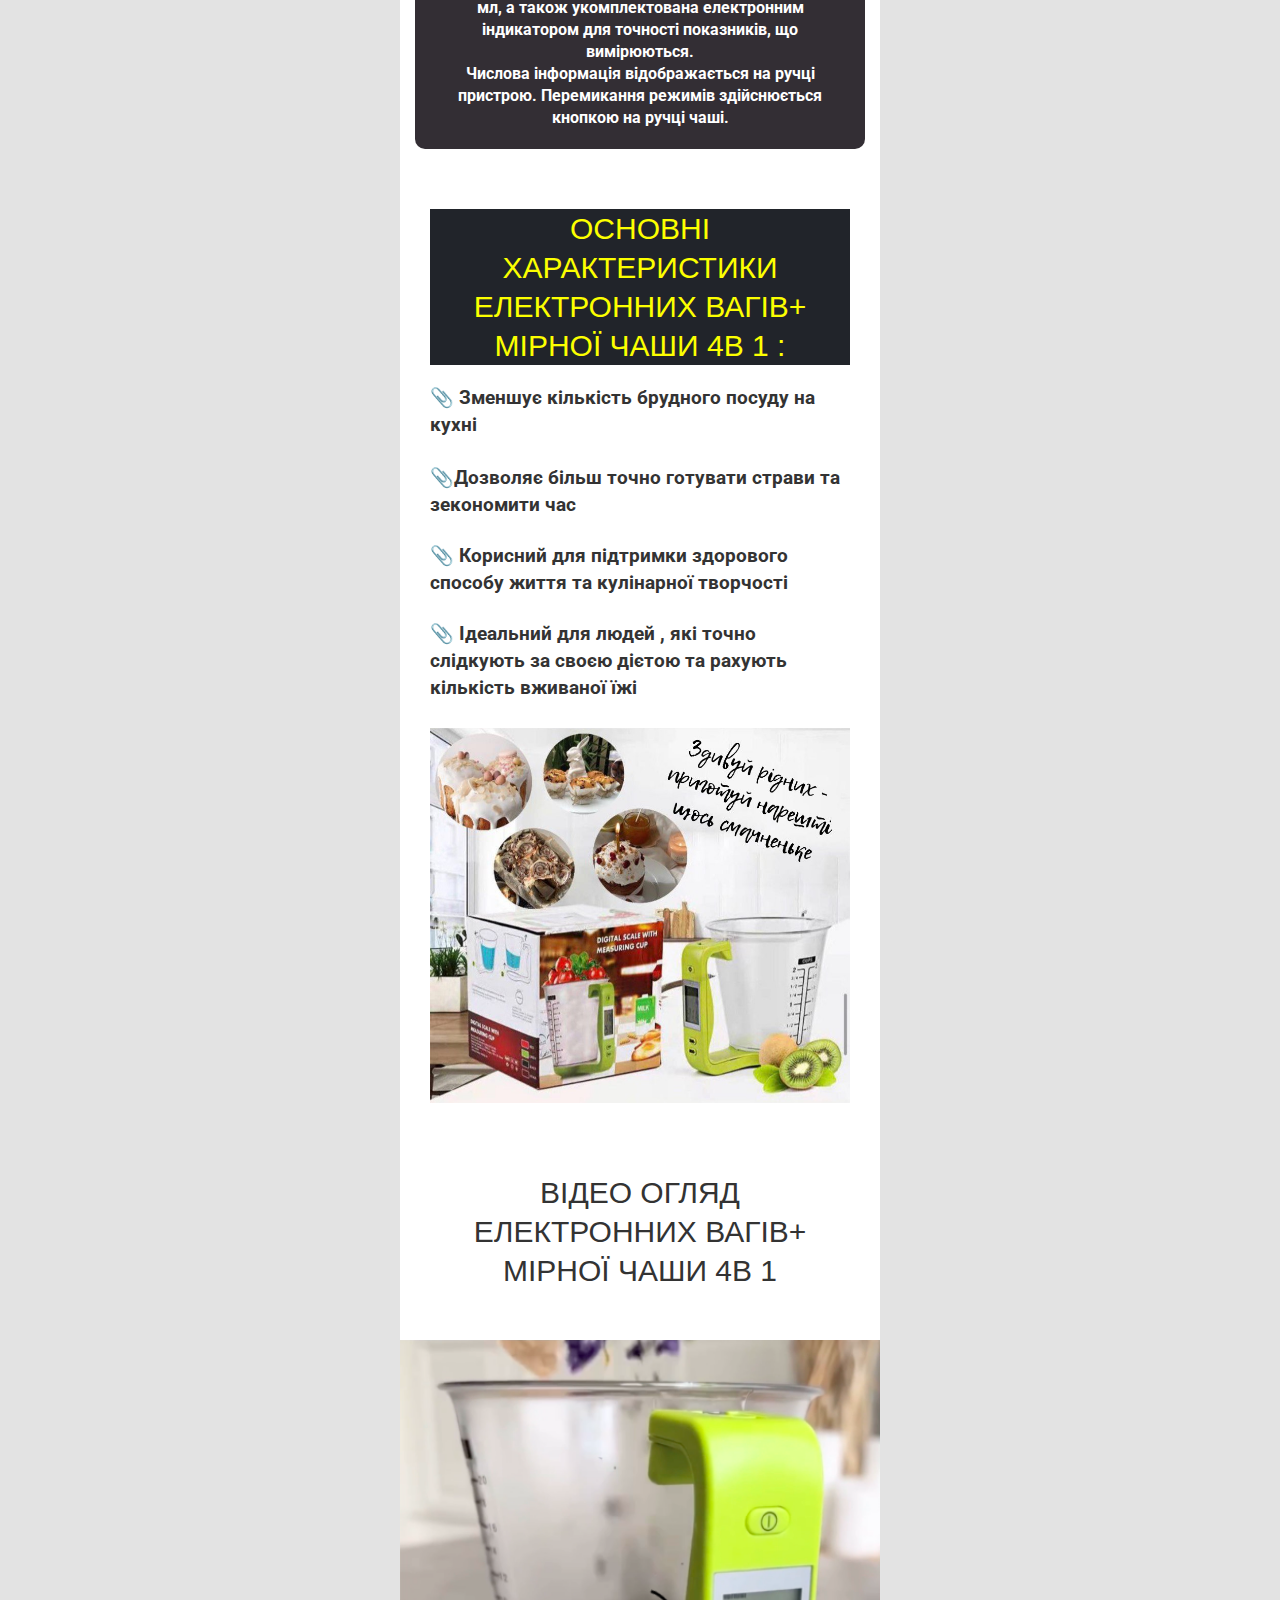
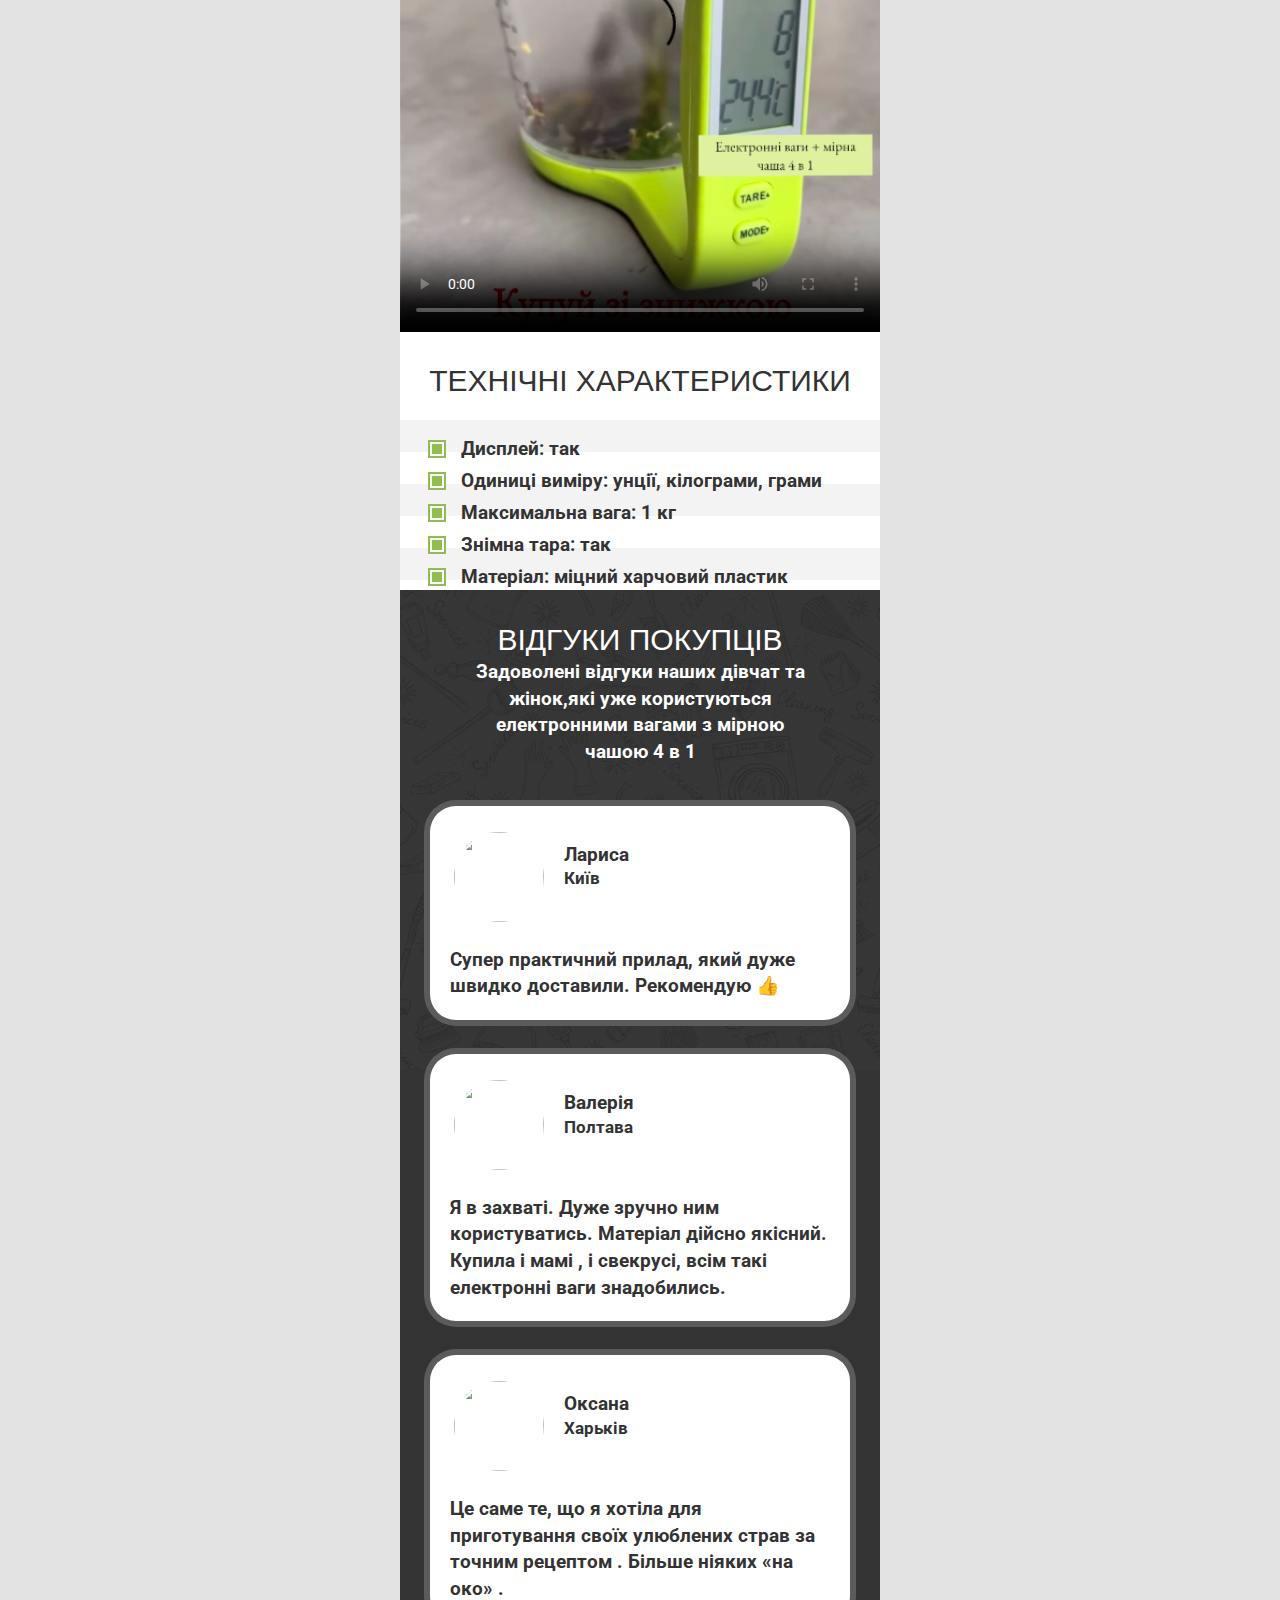
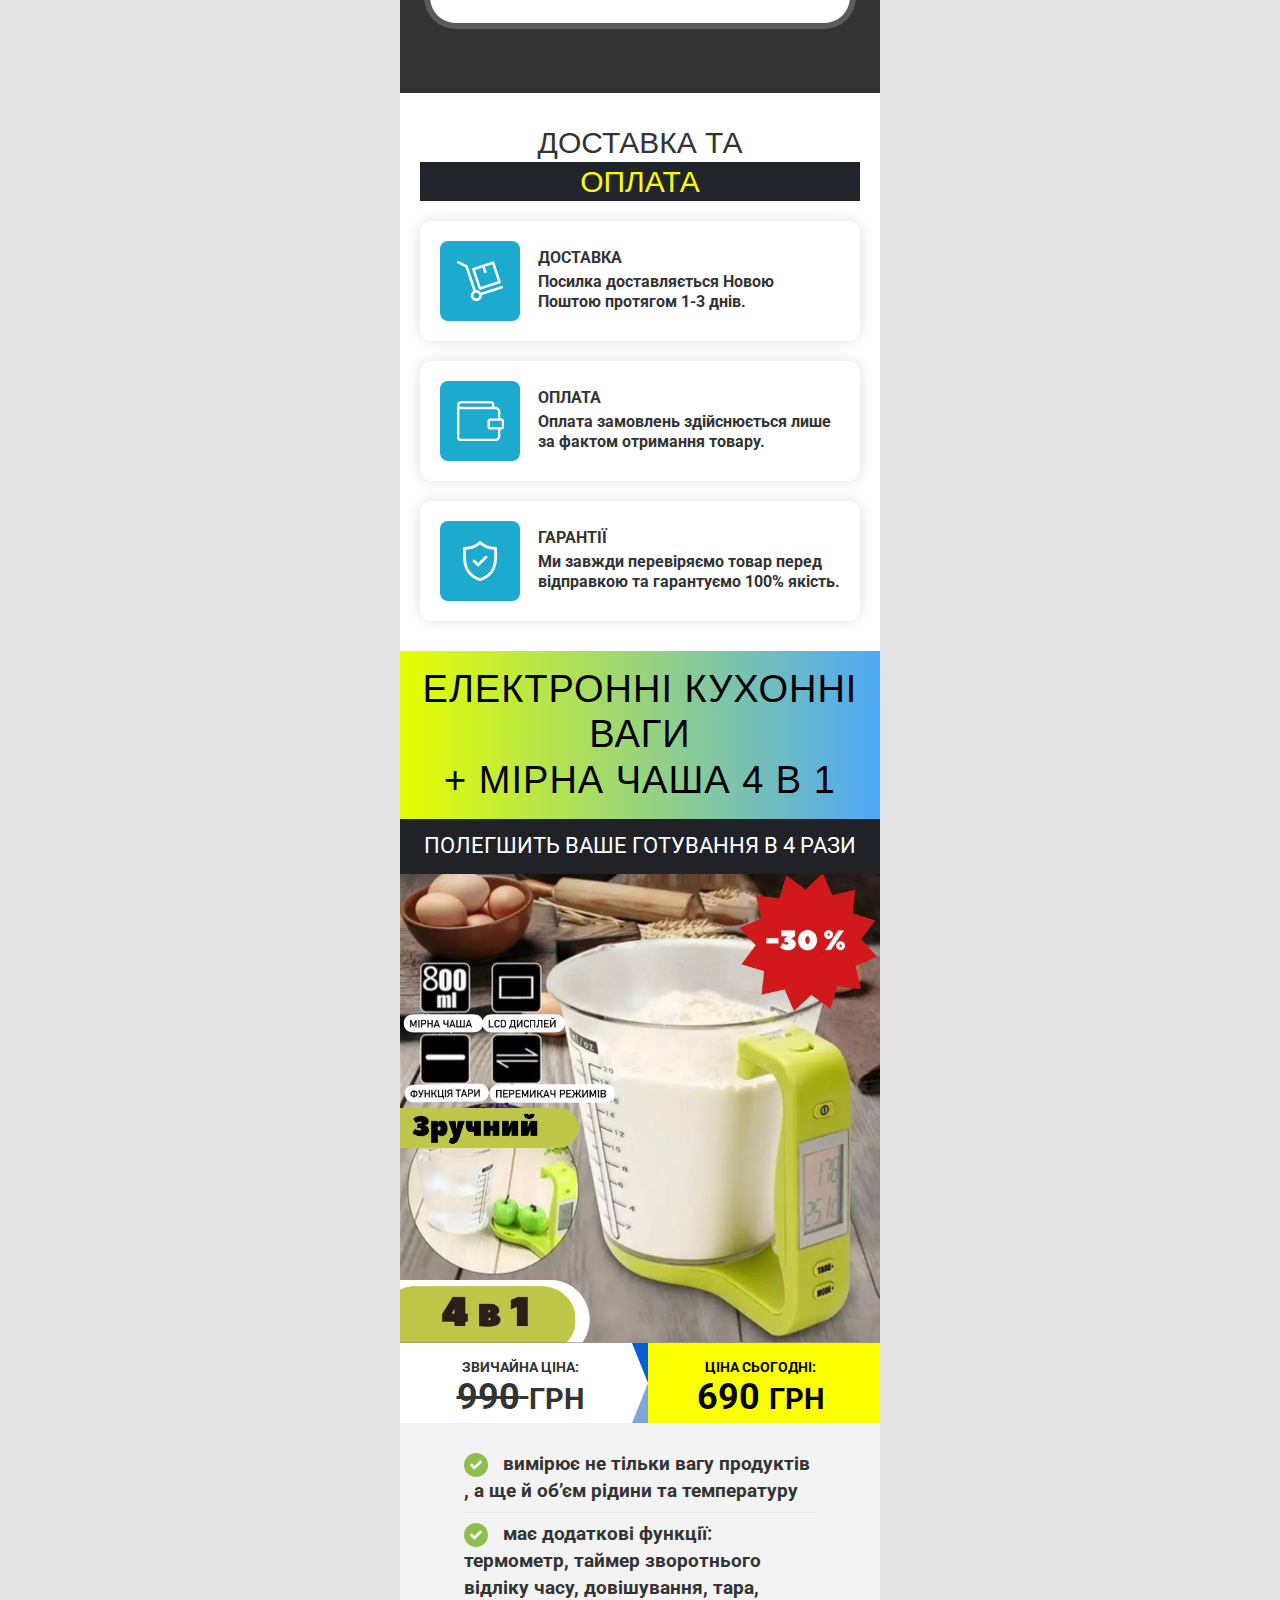
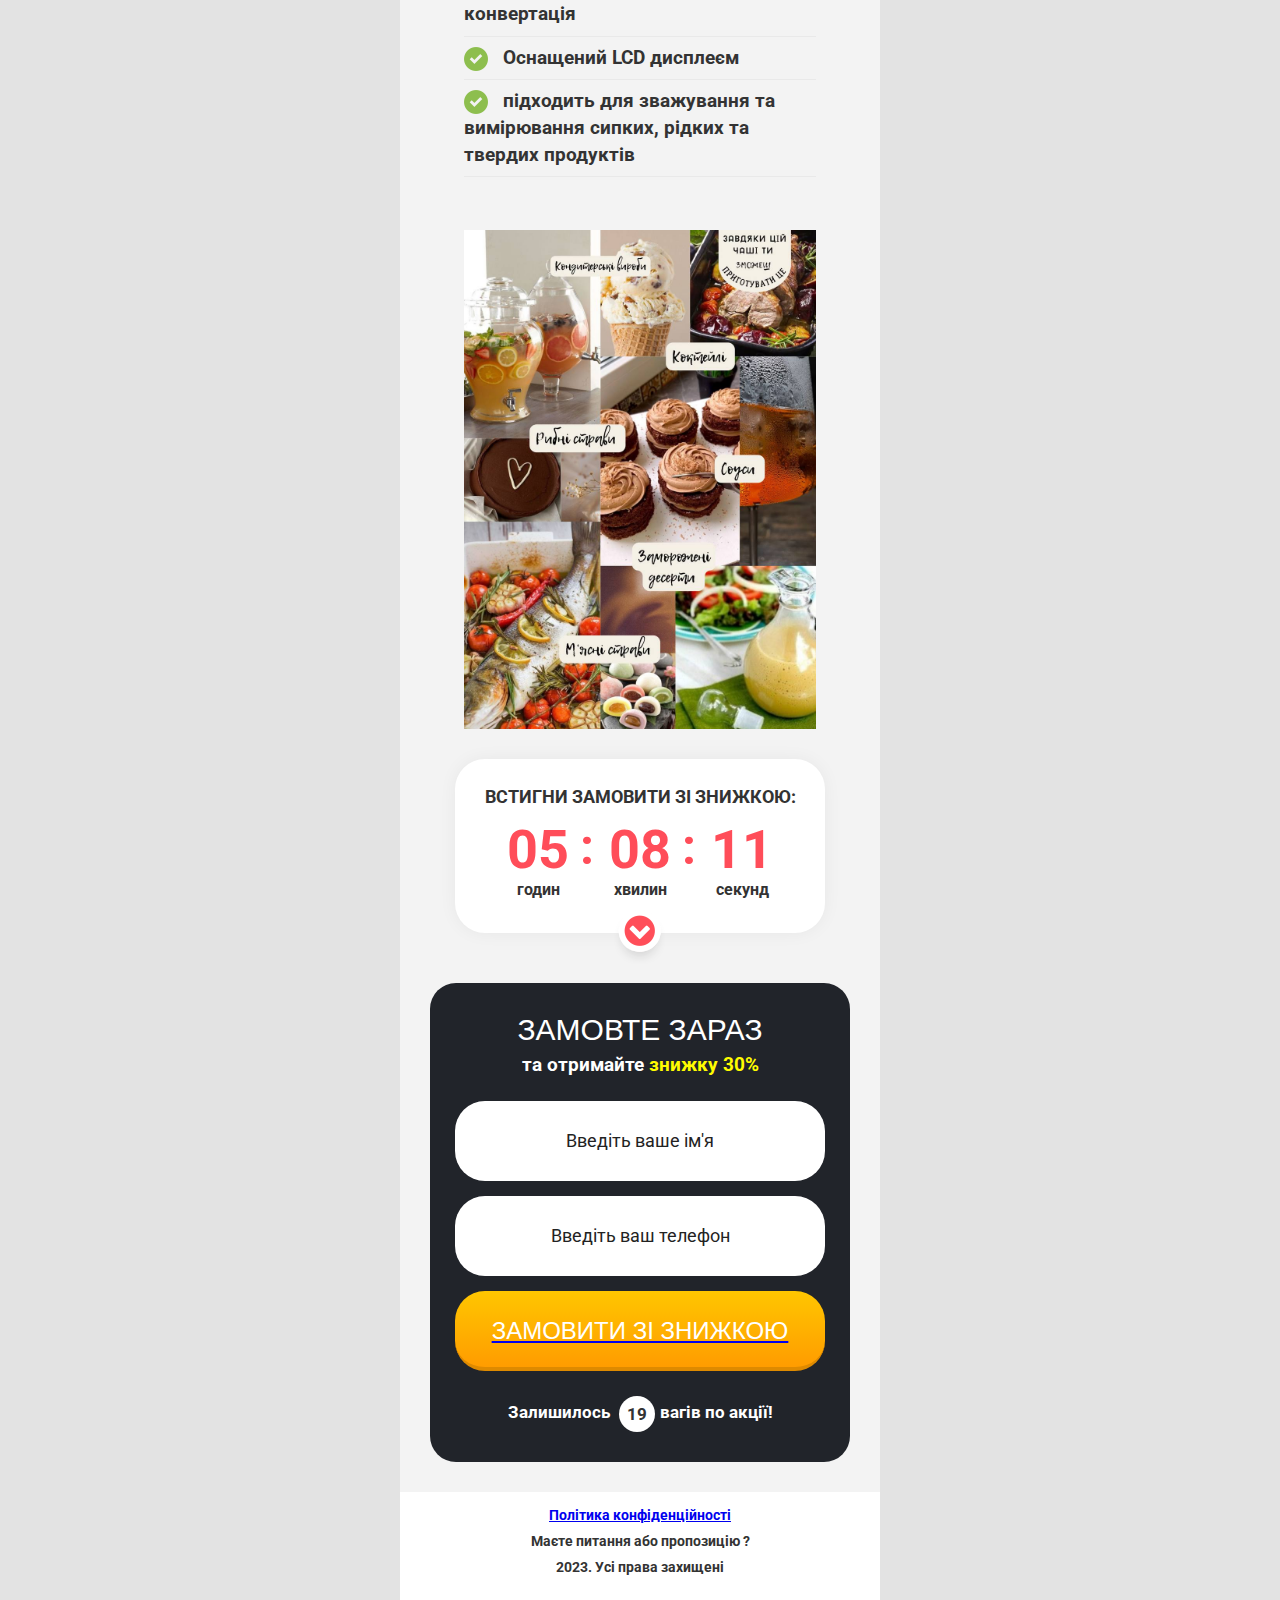
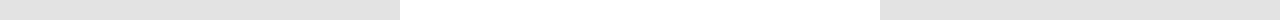
==== commit 82e27cf4: "Fix redirect" ====
--- a/web/index.html
+++ b/web/index.html
@@ -36,7 +36,6 @@
 
 
 <body>
-	<iframe name="dummyframe" id="dummyframe" style="display: none;"></iframe>
 	<div class="main_wrapper">
 		<header class="offer_section">
 			<h1 class="main_title">електронні ваги <p>+ мірна чаша</p>
@@ -94,11 +93,12 @@
 					<b>Замовте зараз</b>
 					та отримайте <span>знижку</span>
 				</p>
-				<form class="m1-form" action="https://new-shop-measuringcup.fly.dev/api" target="dummyframe">
+				<form class="m1-form" action="/api">
 					<input type="text" name="name" placeholder="Введіть ваше ім'я" required>
 					<input type="tel" class="phone" name="phone" placeholder="Введіть ваш телефон" required>
-					<button class="button-m" type="submit">Замовити зі
-						знижкою</button>
+					<a href="/congrats.html">
+						<button class="button-m" type="submit">Замовити зі знижкою</button>
+					</a>
 				</form>
 				<div class="prod_count">Залишилось <span>19</span> вагів по акції!</div>
 			</div>
@@ -316,13 +316,14 @@
 									<b>Замовте зараз</b>
 									та отримайте <span>знижку 30%</span>
 								</p>
-								<form class="m1-form" action="https://new-shop-measuringcup.fly.dev/api"
-									target="dummyframe">
+								<form class="m1-form" action="/api">
 									<input type="text" name="name" placeholder="Введіть ваше ім'я" required>
 									<input type="tel" class="phone" name="phone" placeholder="Введіть ваш телефон"
 										required>
-									<button class="button-m" type="submit">Замовити зі
-										знижкою</button>
+
+									<a href="/congrats.html">
+										<button class="button-m" type="submit">Замовити зі знижкою</button>
+									</a>
 								</form>
 
 								<div class="prod_count"> Залишилось <span>19</span>вагів по акції!</div>
@@ -422,7 +423,7 @@
 				</div>
 			</div>
 
-			<script src="static/js/jquery.min_1.js" crossorigin="anonymous" referrerpolicy="no-referrer"></script>
+			<script src="static/js/jquery.min.js" crossorigin="anonymous" referrerpolicy="no-referrer"></script>
 			<script>
 				$(document).ready(function () {
 					var i = 0;
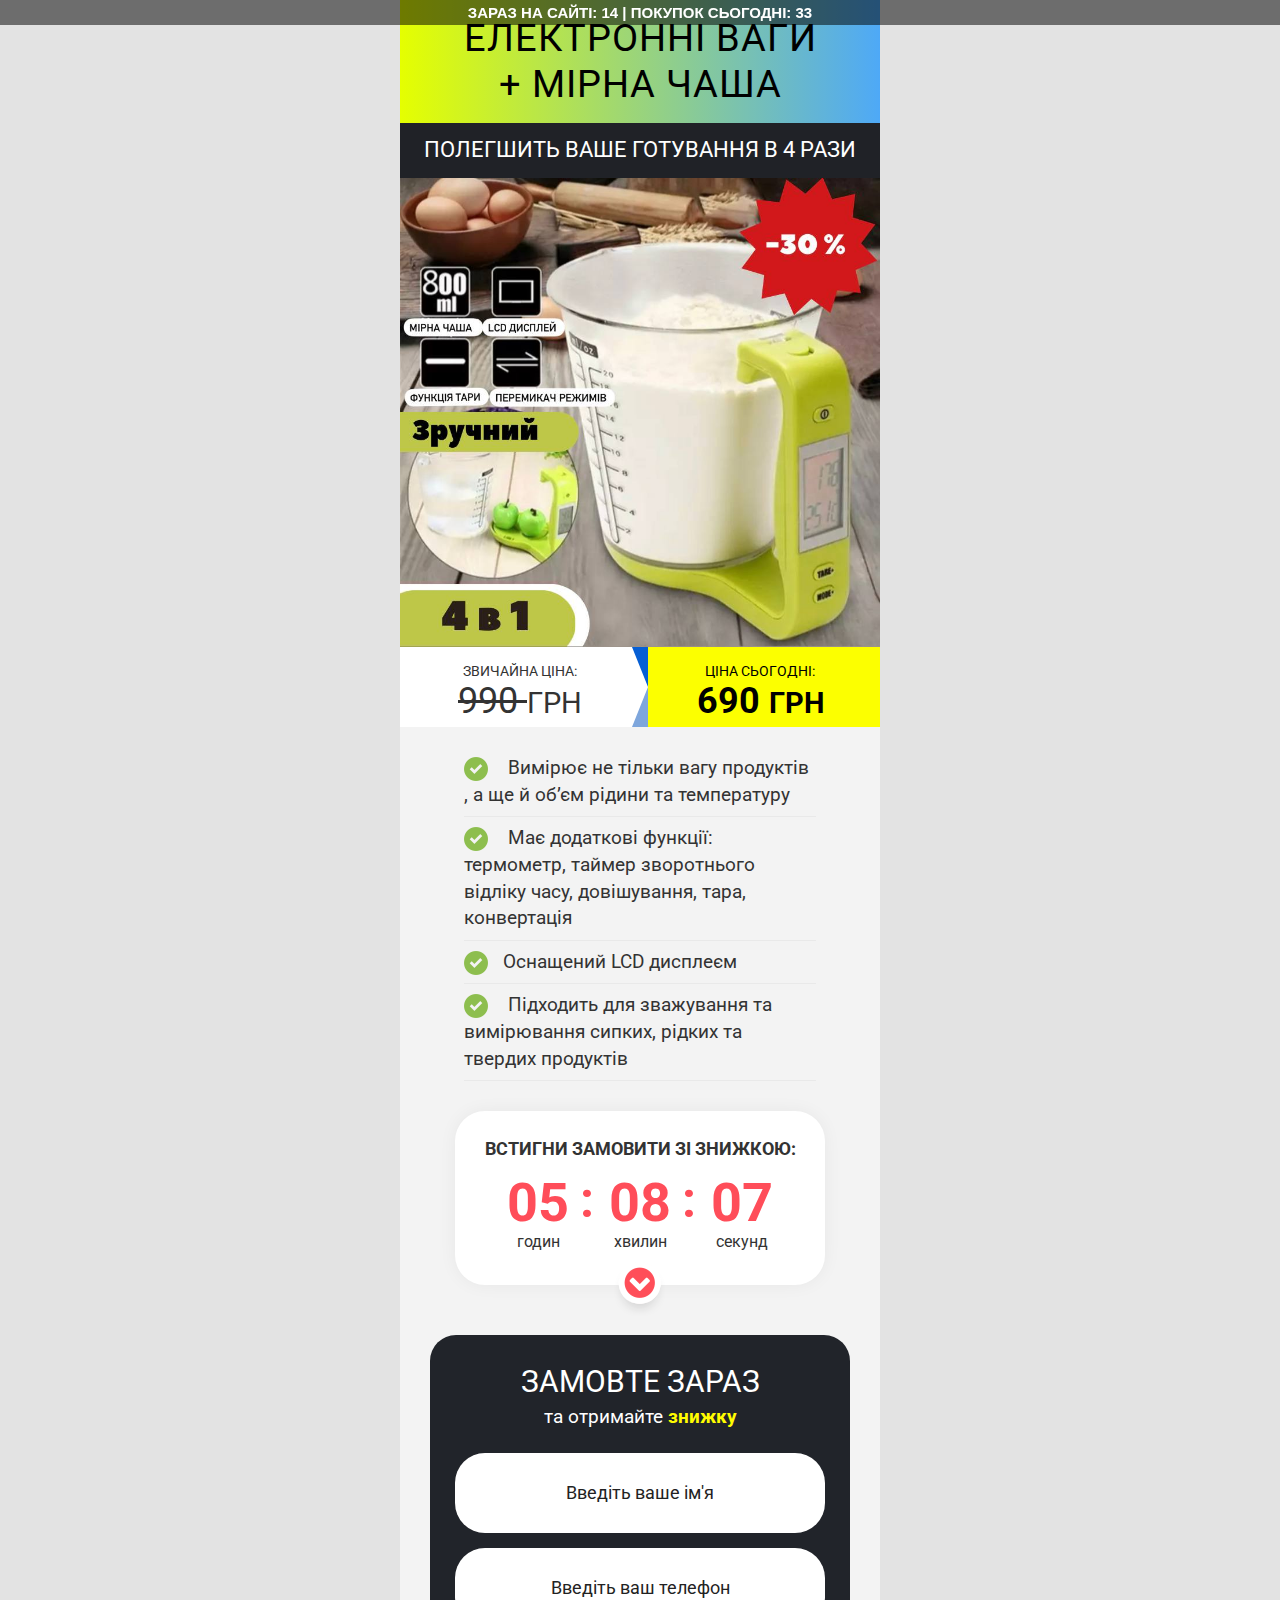
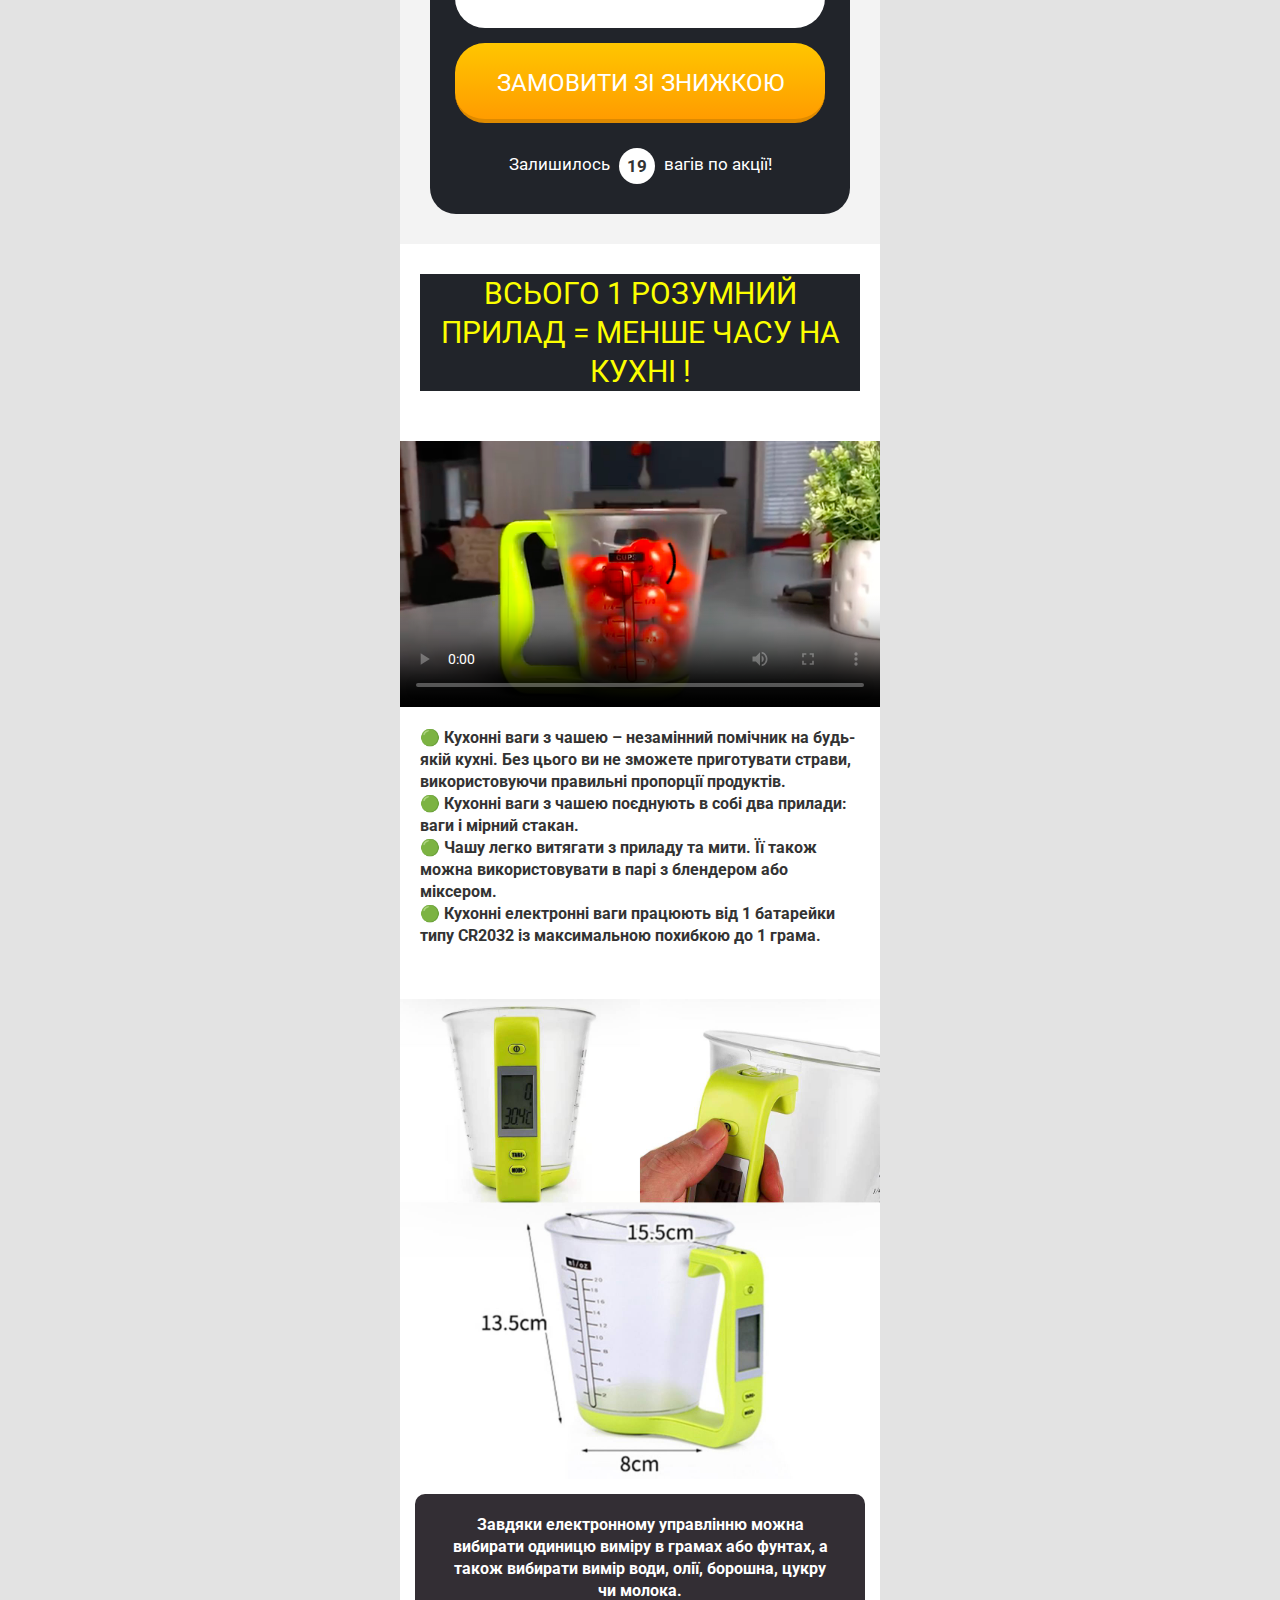
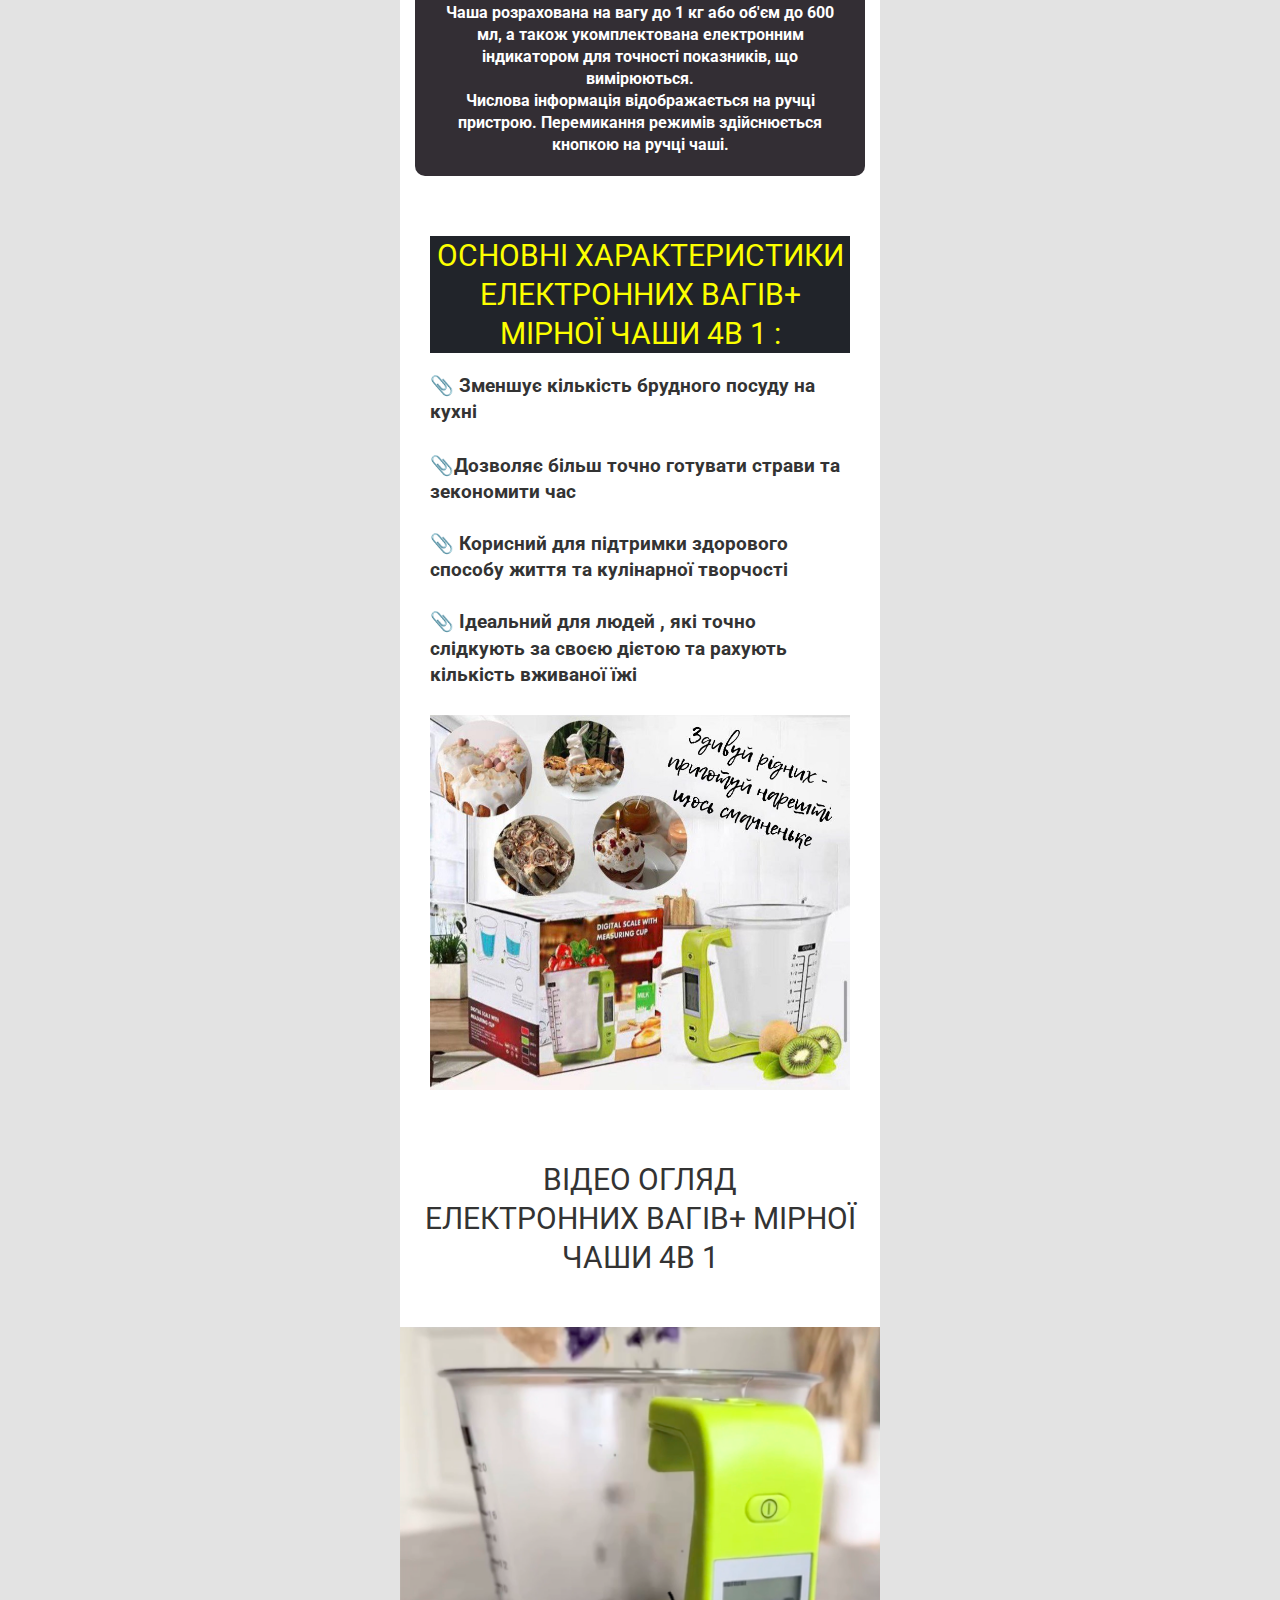
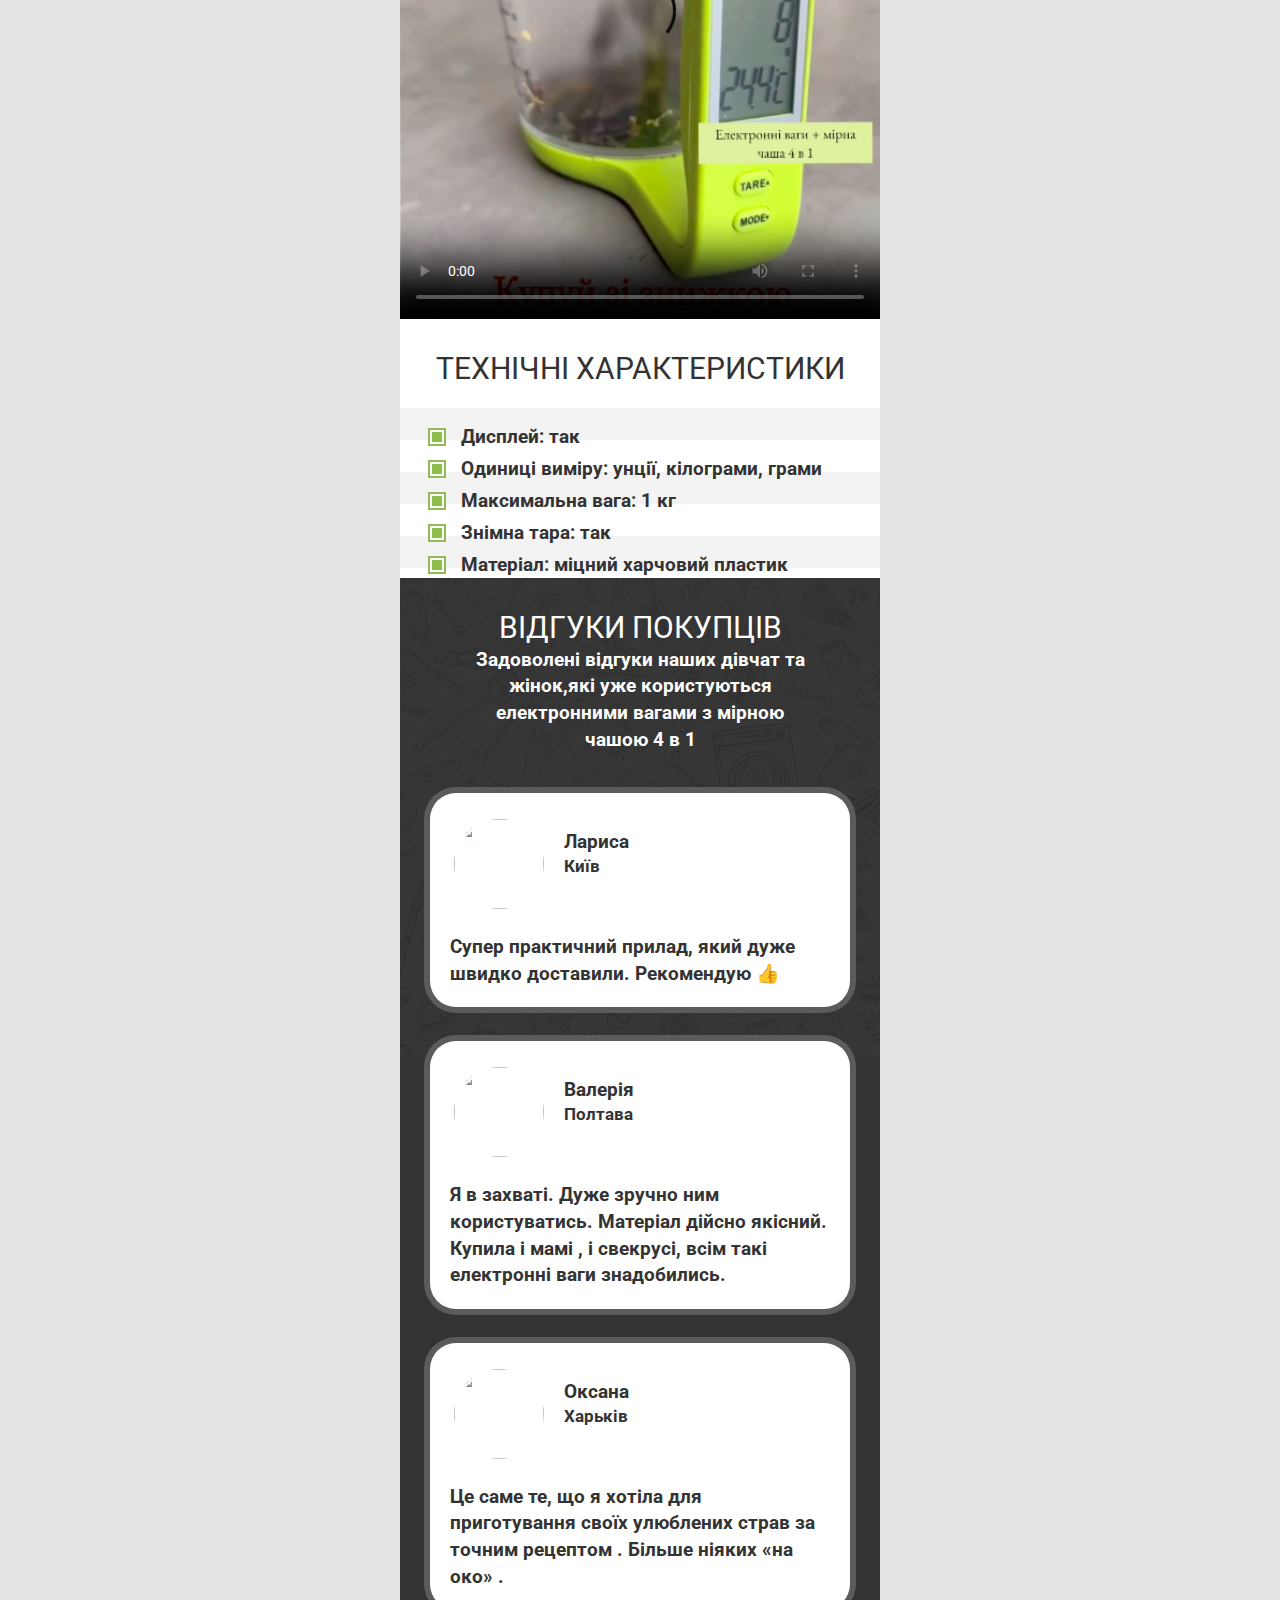
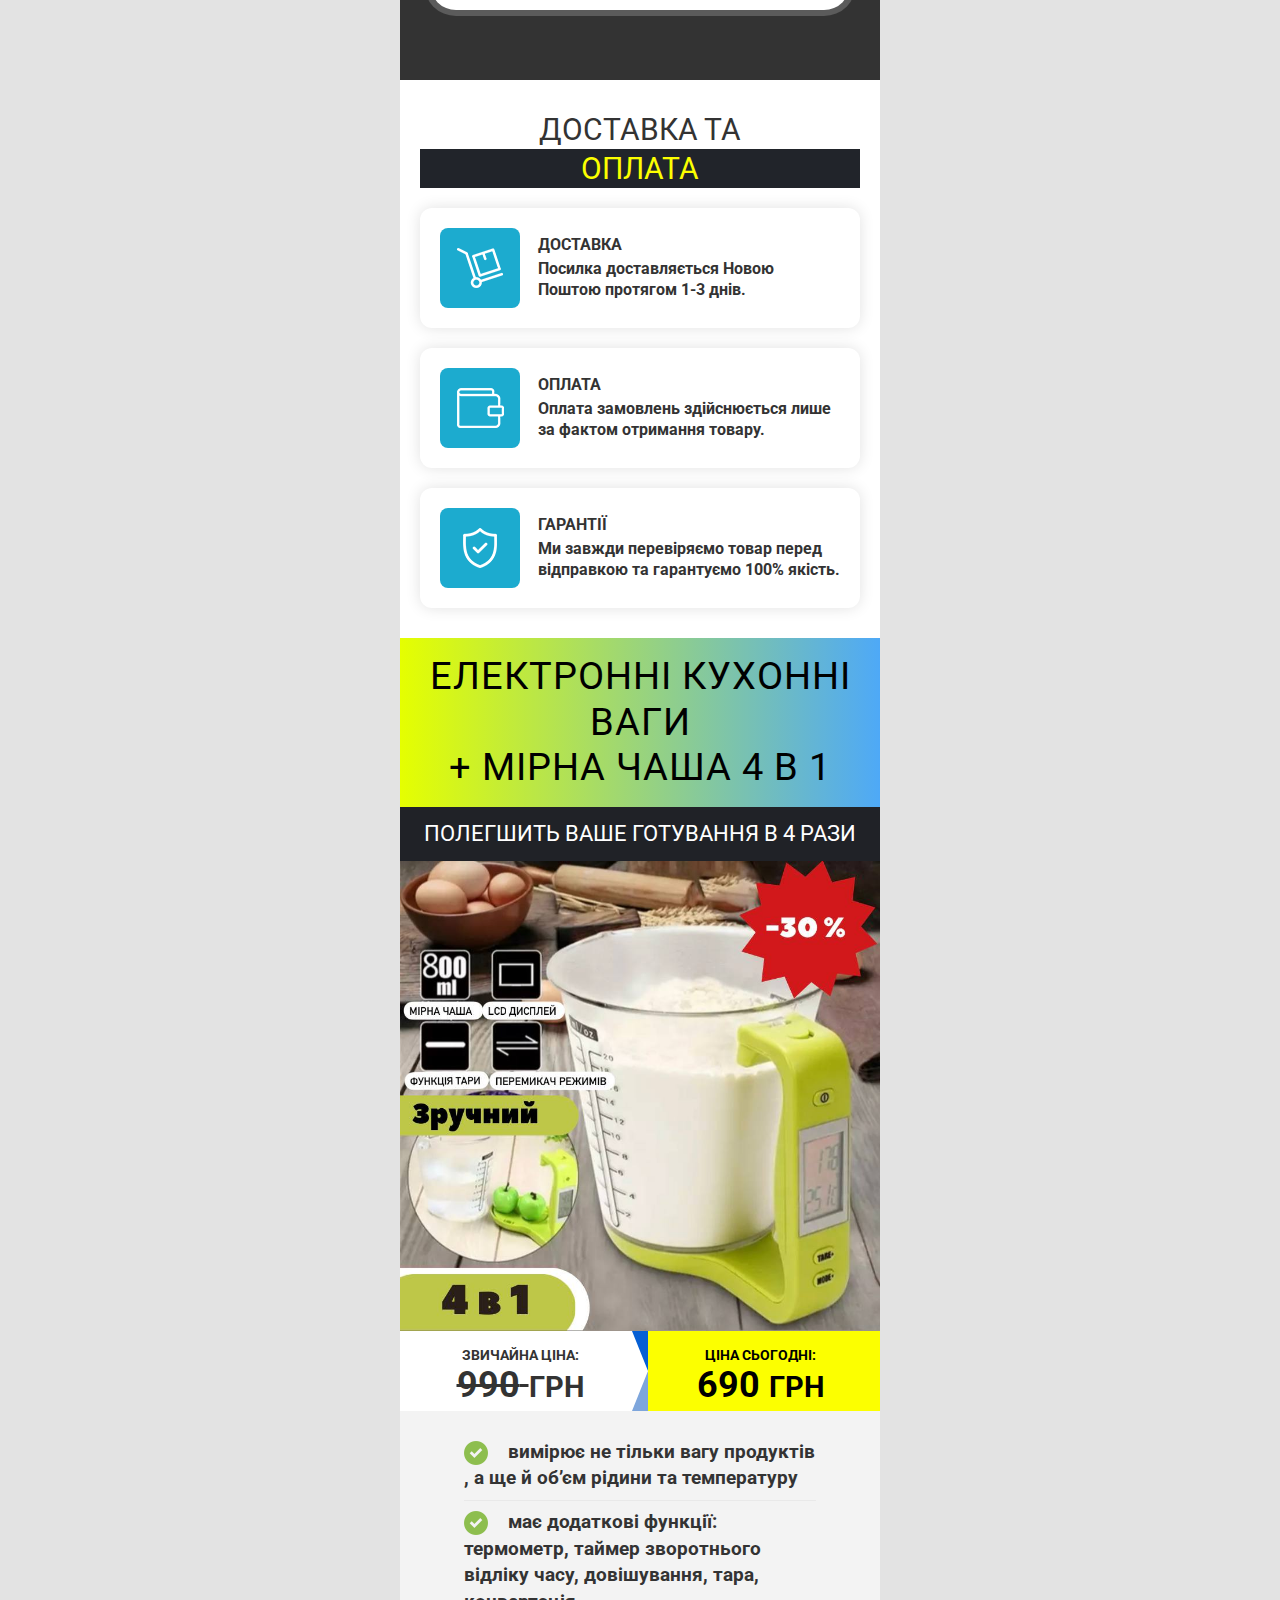
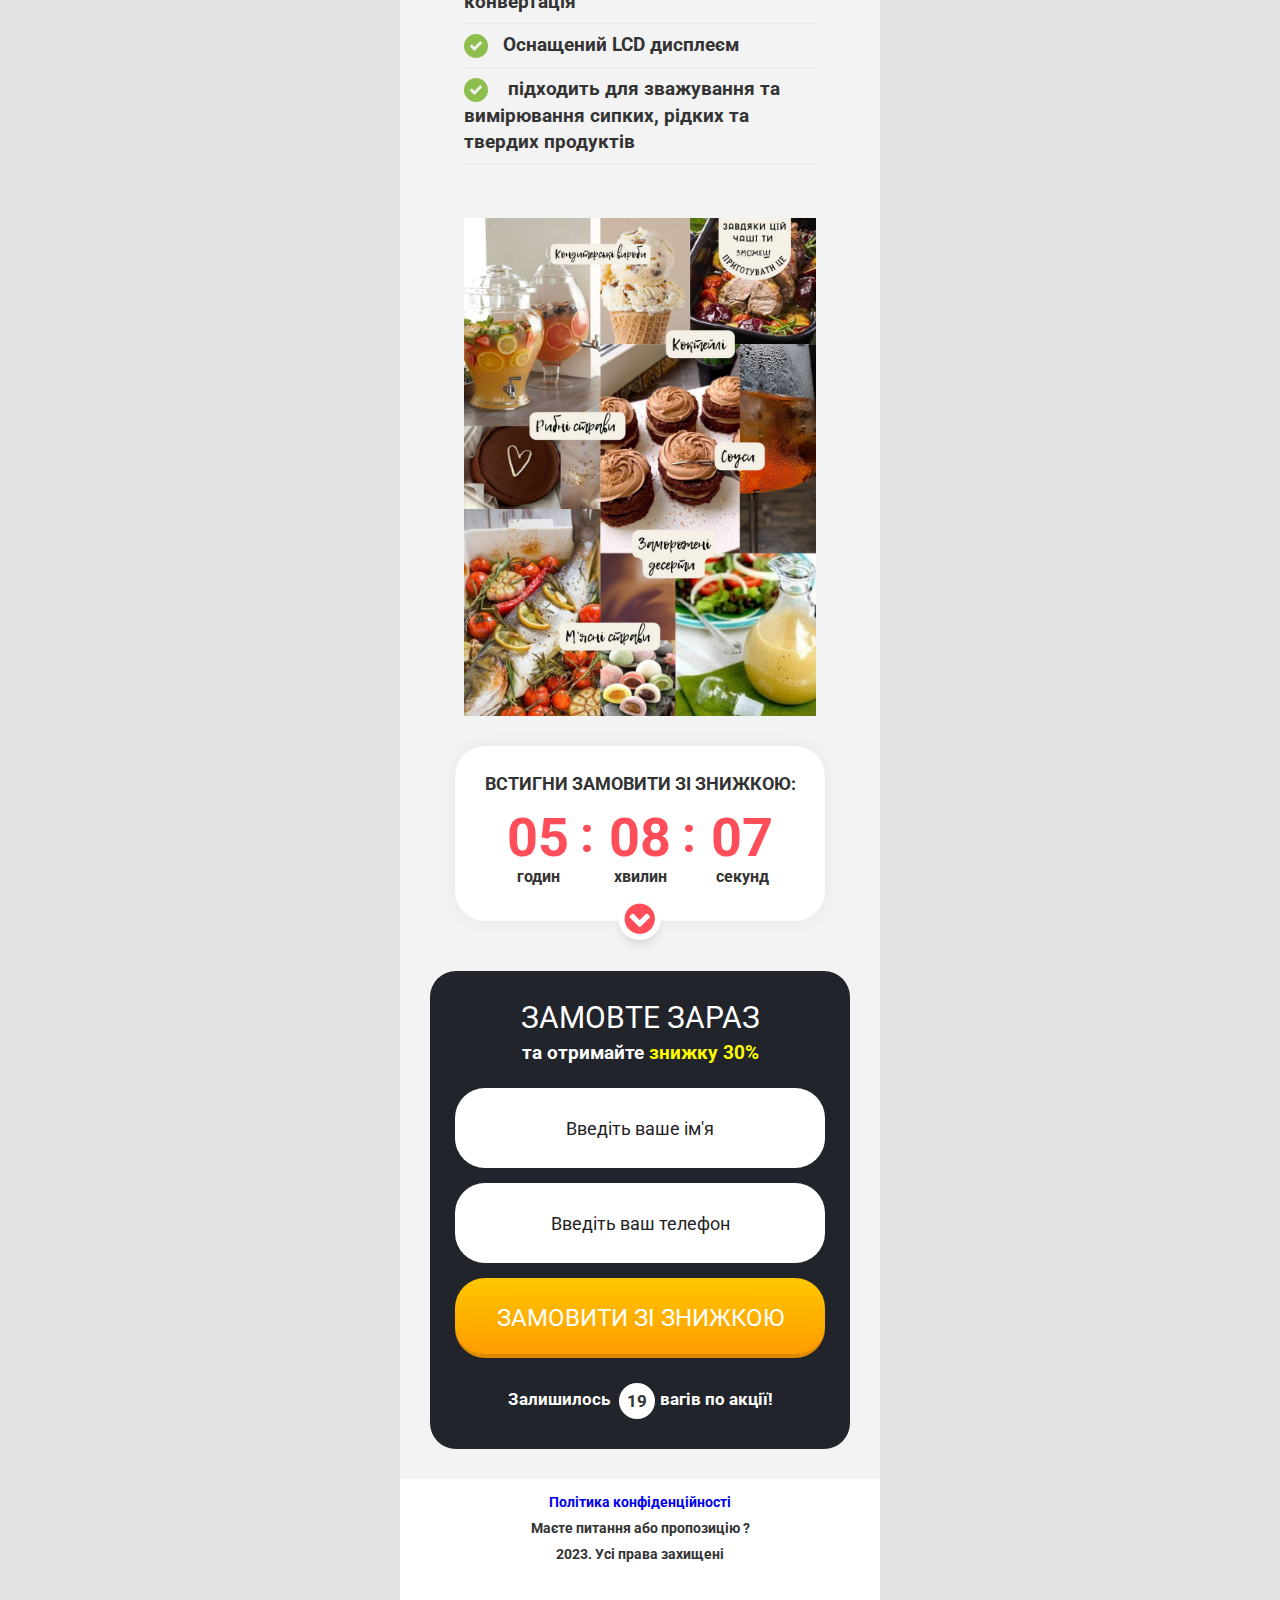
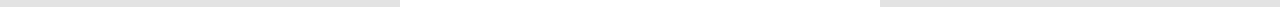
==== commit e47019da: "added custom mask for input" ====
--- a/web/index.html
+++ b/web/index.html
@@ -1,402 +1,548 @@
 <html lang="uk-UA">
-
-<head>
-	<script type="text/javascript"></script>
-
-	<title>Електронні кухонні ваги + мірна чаша 4 в 1</title>
-
-	<meta charset="utf-8">
-	<meta name="viewport" content="width=480">
-	<meta name="facebook-domain-verification" content="fkfjh14dnqwagmc84pkol8f8on4n46" />
-	<link rel="shortcut icon" href="static/images/favicon.png" type="image/x-icon">
-	<link rel="stylesheet" href="static/css/styles.css" type="text/css">
-	<link rel="stylesheet" href="https://fonts.googleapis.com/css?family=Roboto">
-
-	<!-- Meta Pixel Code -->
-	<script>
-		!function (f, b, e, v, n, t, s) {
-			if (f.fbq) return; n = f.fbq = function () {
-				n.callMethod ?
-					n.callMethod.apply(n, arguments) : n.queue.push(arguments)
-			};
-			if (!f._fbq) f._fbq = n; n.push = n; n.loaded = !0; n.version = '2.0';
-			n.queue = []; t = b.createElement(e); t.async = !0;
-			t.src = v; s = b.getElementsByTagName(e)[0];
-			s.parentNode.insertBefore(t, s)
-		}(window, document, 'script',
-			'https://connect.facebook.net/en_US/fbevents.js');
-		fbq('init', '753698979405045');
-		fbq('track', 'PageView');
-	</script>
-	<noscript><img height="1" width="1" style="display:none"
-			src="https://www.facebook.com/tr?id=753698979405045&ev=PageView&noscript=1" /></noscript>
-	<!-- End Meta Pixel Code -->
-</head>
-
-
-
-<body>
-	<div class="main_wrapper">
-		<header class="offer_section">
-			<h1 class="main_title">електронні ваги <p>+ мірна чаша</p>
-			</h1>
-			<h2 class="main_subtitle">Полегшить ваше готування в 4 рази </h2>
-			<div class="box">
-				<img src="static/images/1.png" alt>
-
-			</div>
-			<div class="price clearfix">
-				<div class="old">
-					Звичайна ціна:
-					<p><span>
-							<x-oldprice>990</x-oldprice>
-						</span><small>
-							<x-currency>грн</x-currency>
-						</small></p>
-				</div>
-				<div class="new">
-					Ціна сьогодні:
-					<p><span>
-							<x-newprice>690</x-newprice>
-						</span><small>
-							<x-currency>грн</x-currency>
-						</small></p>
-				</div>
-			</div>
-			<ul class="ofr_bull">
-				<li>Вимірює не тільки вагу продуктів , а ще й об’єм рідини та температуру </li>
-				<li>Має додаткові функції: термометр, таймер зворотнього відліку часу, довішування, тара, конвертація
-				</li>
-				<li>Оснащений LCD дисплеєм</li>
-				<li>Підходить для зважування та вимірювання сипких, рідких та твердих продуктів</li>
-
-			</ul>
-			<div class="timer">
-				<p>Встигни замовити зі знижкою:</p>
-				<div class="timer_container">
-					<div class="timer_block">
-						<div class="count hours"></div>
-						<div class="text">годин</div>
-					</div>
-					<div class="timer_block">
-						<div class="count minutes"></div>
-						<div class="text">хвилин</div>
-					</div>
-					<div class="timer_block">
-						<div class="count seconds"></div>
-						<div class="text">секунд</div>
-					</div>
-				</div>
-			</div>
-			<div class="formbox">
-				<p>
-					<b>Замовте зараз</b>
-					та отримайте <span>знижку</span>
-				</p>
-				<form class="m1-form" action="/api">
-					<input type="text" name="name" placeholder="Введіть ваше ім'я" required>
-					<input type="tel" class="phone" name="phone" placeholder="Введіть ваш телефон" required>
-					<a href="/congrats.html">
-						<button class="button-m" type="submit">Замовити зі знижкою</button>
-					</a>
-				</form>
-				<div class="prod_count">Залишилось <span>19</span> вагів по акції!</div>
-			</div>
-		</header>
-
-
-		<section class="description-block">
-			<h2 class="title"><span>Всього 1 розумний прилад = менше часу на кухні !</span> </h2>
-			<section>
-				<p> <video loop autoplay controls poster="static/images/image2.png" width="480"
-						src="static/videos/IMG_2399.MP4"></video> </p>
-				<p>
-				</p>
-				<div class="txt">
-					<p>
-						<b> 🟢 Кухонні ваги з чашею – незамінний помічник на будь-якій кухні. Без цього ви не зможете
-							приготувати страви, використовуючи правильні пропорції продуктів.
-							<br>
-							🟢 Кухонні ваги з чашею поєднують в собі два прилади: ваги і мірний стакан. <b>
-								<br>
-								🟢 Чашу легко витягати з приладу та мити. Її також можна використовувати в парі з
-								блендером або міксером.<b>
-									<br>
-									🟢 Кухонні електронні ваги працюють від 1 батарейки типу CR2032 із максимальною
-									похибкою до 1 грама.
-								</b>
-							</b></b>
-					</p><b><b>
-							<p>
-
-							</p>
-							<br>
-
-						</b></b>
-				</div><b><b>
-						<img src="static/images/11.png" alt>
-						<div class="alert">
-							Завдяки електронному управлінню можна вибирати одиницю виміру в грамах або фунтах, а також
-							вибирати вимір води, олії, борошна, цукру чи молока.
-
-							<p></p>
-							Чаша розрахована на вагу до 1 кг або об'єм до 600 мл, а також укомплектована електронним
-							індикатором для точності показників, що вимірюються.
-							<p></p>
-							Числова інформація відображається на ручці пристрою. Перемикання режимів здійснюється
-							кнопкою на ручці чаші.
-							<p></p>
-						</div>
-					</b></b>
-			</section><b><b>
-
-
-					<section class="description_section desc2">
-						<h2 class="title"><span>Основні характеристики електронних вагів+ мірної чаши 4в 1 :
-							</span></h2>
-						<p><b> 📎 Зменшує кількість брудного посуду на кухні</b><br><br>
-							📎Дозволяє більш точно готувати страви та зекономити час </p>
-						<p>📎 Корисний для підтримки здорового способу життя та кулінарної творчості
-						</p>
-						<p>📎 Ідеальний для людей , які точно слідкують за своєю дієтою та рахують кількість вживаної
-							їжі
-							<br>
-							<br>
-
-
-							<img class="image" src="static/images/2.png" alt>
-
-						</p>
-					</section>
-
-
-					<section class="about_section">
-						<h2 class="title">Відео огляд <p>електронних вагів+ мірної чаши 4в 1</p>
-						</h2>
-					</section>
-
-					<video loop autoplay controls poster="static/images/image1.png" width="480"
-						src="static/videos/IMG_2395.m4v">
-					</video>
-
-
-					<section class="sect7">
-						<h2 class="title">Технічні характеристики</h2>
-						<ul class="char_lsit">
-							<li><b>Дисплей: так </b> </li>
-							<li><b>Одиниці виміру: унції, кілограми, грами </b> </li>
-							<li><b>Максимальна вага: 1 кг</b> </li>
-							<li><b>Знімна тара: так </b> </li>
-							<li><b>Матеріал: міцний харчовий пластик</b> </li>
-
-						</ul>
-					</section>
-
-
-
-					<!--/description-block-->
-					<section class="sect8 color_theme">
-						<h2 class="title">Відгуки покупців</h2>
-						<p class="subtitle">Задоволені відгуки наших дівчат та жінок,які уже користуються електронними
-							вагами з мірною чашою 4 в 1 <b> </b></p><b>
-							<div class="reviews">
-								<div class="rev_item">
-									<div class="info clearfix">
-										<img src="static/images/ava2.jpg" alt>
-										<p><b>Лариса</b>Київ</p>
-									</div>
-									<p>
-
-
-										Супер практичний прилад, який дуже швидко доставили. Рекомендую 👍
-
-									</p>
-								</div>
-								<div class="rev_item">
-									<div class="info clearfix">
-										<img src="static/images/ava3.jpg" alt>
-										<p><b>Валерія</b> Полтава</p>
-									</div>
-									<p>
-
-										Я в захваті. Дуже зручно ним користуватись. Матеріал дійсно якісний. Купила і
-										мамі , і свекрусі, всім такі електронні ваги знадобились.
-									</p>
-								</div>
-								<div class="rev_item">
-									<div class="info clearfix">
-										<img src="static/images/ava1.jpg" alt>
-										<p><b>Оксана</b> Харьків</p>
-									</div>
-									<p>
-
-										Це саме те, що я хотіла для приготування своїх улюблених страв за точним
-										рецептом . Більше ніяких «на око» .
-
-									</p>
-								</div>
-							</div>
-
-						</b>
-					</section>
-					<b>
-
-						<section class="sect9">
-							<h2 class="title">Доставка та <span>оплата</span></h2>
-							<ul class="order_lsit">
-								<li>
-									<p><span>Доставка</span> Посилка доставляється Новою Поштою протягом 1-3 днів.</p>
-								</li>
-								<li>
-									<p><span>Оплата</span> Оплата замовлень здійснюється лише за фактом отримання
-										товару.</p>
-								</li>
-								<li>
-									<p><span>Гарантії</span> Ми завжди перевіряємо товар перед відправкою та гарантуємо
-										100% якість.</p>
-								</li>
-							</ul>
-						</section>
-						<section class="offer_section">
-							<h1 class="main_title">Електронні кухонні ваги <p>+ мірна чаша 4 в 1</p>
-							</h1>
-							<h2 class="main_subtitle">Полегшить ваше готування в 4 рази </h2>
-
-							<div class="box">
-								<img src="static/images/1.png" alt>
-
-							</div>
-							<div class="price clearfix">
-								<div class="old">
-									Звичайна ціна:
-									<p><span>
-											<x-oldprice>990</x-oldprice>
-										</span><small>
-											<x-currency>грн</x-currency>
-										</small></p>
-								</div>
-								<div class="new">
-									Ціна сьогодні:
-									<p><span>
-											<x-newprice>690</x-newprice>
-										</span><small>
-											<x-currency>грн</x-currency>
-										</small></p>
-								</div>
-							</div>
-							<ul class="ofr_bull">
-								<li>вимірює не тільки вагу продуктів , а ще й об’єм рідини та температуру </li>
-								<li>має додаткові функції: термометр, таймер зворотнього відліку часу, довішування,
-									тара, конвертація</li>
-								<li>Оснащений LCD дисплеєм</li>
-								<li>підходить для зважування та вимірювання сипких, рідких та твердих продуктів</li>
-								<br>
-								<br>
-								<img src="static/images/0303.png" alt>
-							</ul>
-							<div class="timer">
-								<p>Встигни замовити зі знижкою:</p>
-								<div class="timer_container">
-									<div class="timer_block">
-										<div class="count hours"></div>
-										<div class="text">годин</div>
-									</div>
-									<div class="timer_block">
-										<div class="count minutes"></div>
-										<div class="text">хвилин</div>
-									</div>
-									<div class="timer_block">
-										<div class="count seconds"></div>
-										<div class="text">секунд</div>
-									</div>
-								</div>
-							</div>
-							<div class="formbox">
-								<p>
-									<b>Замовте зараз</b>
-									та отримайте <span>знижку 30%</span>
-								</p>
-								<form class="m1-form" action="/api">
-									<input type="text" name="name" placeholder="Введіть ваше ім'я" required>
-									<input type="tel" class="phone" name="phone" placeholder="Введіть ваш телефон"
-										required>
-
-									<a href="/congrats.html">
-										<button class="button-m" type="submit">Замовити зі знижкою</button>
-									</a>
-								</form>
-
-								<div class="prod_count"> Залишилось <span>19</span>вагів по акції!</div>
-
-							</div>
-						</section>
-						<div
-							style="text-align: center;margin: 10px auto;display: block;font-size: 14px;line-height: 26px;">
-							<footer class="copyright">
-								<div class="wrap">
-									<a href="https://sites.google.com/view/privacypolicyguarantee/главная-страница"
-										target="_blank">Політика конфіденційності</a><br>
-									<p>Маєте питання або пропозицію ?</p>
-
-
-									<p>2023. Усі права захищені</p>
-								</div>
-							</footer>
-						</div>
-					</b>
-				</b></b>
-		</section>
-	</div><b><b>
-			<style>
-				.form-control {
-					border: none;
-					width: 100%;
-					display: block;
-					font-family: 'Roboto', sans-serif;
-					font-size: 18px;
-					margin-bottom: 15px;
-					height: 80px;
-					border-radius: 30px;
-					background: #fff;
-					text-align: center;
-					color: #222;
-				}
-			</style>
-
-			<script src="static/js/jquery.min.js"></script>
-			<script src="static/js/main.js"></script>
-			<script src="static/js/timeme.min.js"></script>
-
-
-
-
-			<!-- Посетителей на сайте -->
-			<div class="yvedw">
-				<div class="yved yvedf1" style="display: none;">
-					<img src="static/images/buy.png" tppabs="buy.png" alt class="yvedi">
-					<div class="yvedvt">
-						<div class="yvedt">Івлеева Наталія, м.Київ, оформила замовлення, залишилося 16 шт.</div>
-					</div>
-				</div>
-				<div class="yved yvedf2" style="display: none;">
-					<img src="static/images/buy.png" tppabs="buy.png" alt class="yvedi">
-					<div class="yvedvt">
-						<div class="yvedt">Анастасія Романченко, м.Одеса, оформив замовлення, залишилося 14 шт.</div>
-					</div>
-				</div>
-				<div class="yved yvedf2" style="display: none;">
-					<img src="static/images/buy.png" tppabs="buy.png" alt class="yvedi">
-					<div class="yvedvt">
-						<div class="yvedt">Дарина Мартинюк, м.Кривий Ріг, оформила замовлення, залишилося 12 шт.</div>
-					</div>
-				</div>
-				<div class="yved yvedf1" style="display: none;">
-					<img src="static/images/buy.png" tppabs="buy.png" alt class="yvedi">
-					<div class="yvedvt">
-						<div class="yvedt">Сокур Аня, м.Дніпро, залишила заявку на зворотний дзвінок</div>
-					</div>
-
-					<!-- 		<div class="yvedt">Івлеева Наталія, м.Київ, оформила замовлення, залишилося 4 шт.</div>
+  <head>
+    <script type="text/javascript"></script>
+
+    <title>Електронні кухонні ваги + мірна чаша 4 в 1</title>
+
+    <meta charset="utf-8" />
+    <meta name="viewport" content="width=480" />
+    <meta
+      name="facebook-domain-verification"
+      content="fkfjh14dnqwagmc84pkol8f8on4n46"
+    />
+    <link
+      rel="shortcut icon"
+      href="static/images/favicon.png"
+      type="image/x-icon"
+    />
+    <link rel="stylesheet" href="static/css/styles.css" type="text/css" />
+    <link
+      rel="stylesheet"
+      href="https://fonts.googleapis.com/css?family=Roboto"
+    />
+
+    <!-- Meta Pixel Code -->
+    <script>
+      !(function (f, b, e, v, n, t, s) {
+        if (f.fbq) return;
+        n = f.fbq = function () {
+          n.callMethod
+            ? n.callMethod.apply(n, arguments)
+            : n.queue.push(arguments);
+        };
+        if (!f._fbq) f._fbq = n;
+        n.push = n;
+        n.loaded = !0;
+        n.version = '2.0';
+        n.queue = [];
+        t = b.createElement(e);
+        t.async = !0;
+        t.src = v;
+        s = b.getElementsByTagName(e)[0];
+        s.parentNode.insertBefore(t, s);
+      })(
+        window,
+        document,
+        'script',
+        'https://connect.facebook.net/en_US/fbevents.js'
+      );
+      fbq('init', '753698979405045');
+      fbq('track', 'PageView');
+    </script>
+    <noscript
+      ><img
+        height="1"
+        width="1"
+        style="display: none"
+        src="https://www.facebook.com/tr?id=753698979405045&ev=PageView&noscript=1"
+    /></noscript>
+    <!-- End Meta Pixel Code -->
+  </head>
+
+  <body>
+    <div class="main_wrapper">
+      <header class="offer_section">
+        <h1 class="main_title">
+          електронні ваги
+          <p>+ мірна чаша</p>
+        </h1>
+        <h2 class="main_subtitle">Полегшить ваше готування в 4 рази</h2>
+        <div class="box">
+          <img src="static/images/1.png" alt />
+        </div>
+        <div class="price clearfix">
+          <div class="old">
+            Звичайна ціна:
+            <p>
+              <span> <x-oldprice>990</x-oldprice> </span
+              ><small>
+                <x-currency>грн</x-currency>
+              </small>
+            </p>
+          </div>
+          <div class="new">
+            Ціна сьогодні:
+            <p>
+              <span> <x-newprice>690</x-newprice> </span
+              ><small>
+                <x-currency>грн</x-currency>
+              </small>
+            </p>
+          </div>
+        </div>
+        <ul class="ofr_bull">
+          <li>
+            Вимірює не тільки вагу продуктів , а ще й об’єм рідини та
+            температуру
+          </li>
+          <li>
+            Має додаткові функції: термометр, таймер зворотнього відліку часу,
+            довішування, тара, конвертація
+          </li>
+          <li>Оснащений LCD дисплеєм</li>
+          <li>
+            Підходить для зважування та вимірювання сипких, рідких та твердих
+            продуктів
+          </li>
+        </ul>
+        <div class="timer">
+          <p>Встигни замовити зі знижкою:</p>
+          <div class="timer_container">
+            <div class="timer_block">
+              <div class="count hours"></div>
+              <div class="text">годин</div>
+            </div>
+            <div class="timer_block">
+              <div class="count minutes"></div>
+              <div class="text">хвилин</div>
+            </div>
+            <div class="timer_block">
+              <div class="count seconds"></div>
+              <div class="text">секунд</div>
+            </div>
+          </div>
+        </div>
+        <div class="formbox">
+          <p>
+            <b>Замовте зараз</b>
+            та отримайте <span>знижку</span>
+          </p>
+          <form class="m1-form" action="/api">
+            <input
+              type="text"
+              name="name"
+              title="Тільки букви, без спецсимволів!"
+              pattern="[A-Za-zА-Яа-яЁёІіЇїЄє]{2,20}"
+              placeholder="Введіть ваше ім'я"
+              required
+            />
+            <input
+              type="tel"
+              class="phone"
+              id="phonenumber1"
+              name="phone"
+              placeholder="Введіть ваш телефон"
+              title="Format: (xxx) xxx-xxxx"
+              required
+            />
+            <a href="/congrats.html">
+              <button class="button-m" type="submit">
+                Замовити зі знижкою
+              </button>
+            </a>
+          </form>
+          <div class="prod_count">
+            Залишилось <span>19</span> вагів по акції!
+          </div>
+        </div>
+      </header>
+
+      <section class="description-block">
+        <h2 class="title">
+          <span>Всього 1 розумний прилад = менше часу на кухні !</span>
+        </h2>
+        <section>
+          <p>
+            <video
+              loop
+              controls
+              poster="static/images/image2.png"
+              width="480"
+              src="static/videos/IMG_2399.MP4"
+            ></video>
+          </p>
+          <p></p>
+          <div class="txt">
+            <p>
+              <b>
+                🟢 Кухонні ваги з чашею – незамінний помічник на будь-якій
+                кухні. Без цього ви не зможете приготувати страви,
+                використовуючи правильні пропорції продуктів.
+                <br />
+                🟢 Кухонні ваги з чашею поєднують в собі два прилади: ваги і
+                мірний стакан.
+                <b>
+                  <br />
+                  🟢 Чашу легко витягати з приладу та мити. Її також можна
+                  використовувати в парі з блендером або міксером.<b>
+                    <br />
+                    🟢 Кухонні електронні ваги працюють від 1 батарейки типу
+                    CR2032 із максимальною похибкою до 1 грама.
+                  </b>
+                </b></b
+              >
+            </p>
+            <b
+              ><b>
+                <p></p>
+                <br /> </b
+            ></b>
+          </div>
+          <b
+            ><b>
+              <img src="static/images/11.png" alt />
+              <div class="alert">
+                Завдяки електронному управлінню можна вибирати одиницю виміру в
+                грамах або фунтах, а також вибирати вимір води, олії, борошна,
+                цукру чи молока.
+
+                <p></p>
+                Чаша розрахована на вагу до 1 кг або об'єм до 600 мл, а також
+                укомплектована електронним індикатором для точності показників,
+                що вимірюються.
+                <p></p>
+                Числова інформація відображається на ручці пристрою. Перемикання
+                режимів здійснюється кнопкою на ручці чаші.
+                <p></p>
+              </div> </b
+          ></b>
+        </section>
+        <b
+          ><b>
+            <section class="description_section desc2">
+              <h2 class="title">
+                <span
+                  >Основні характеристики електронних вагів+ мірної чаши 4в 1 :
+                </span>
+              </h2>
+              <p>
+                <b> 📎 Зменшує кількість брудного посуду на кухні</b
+                ><br /><br />
+                📎Дозволяє більш точно готувати страви та зекономити час
+              </p>
+              <p>
+                📎 Корисний для підтримки здорового способу життя та кулінарної
+                творчості
+              </p>
+              <p>
+                📎 Ідеальний для людей , які точно слідкують за своєю дієтою та
+                рахують кількість вживаної їжі
+                <br />
+                <br />
+
+                <img class="image" src="static/images/2.png" alt />
+              </p>
+            </section>
+
+            <section class="about_section">
+              <h2 class="title">
+                Відео огляд
+                <p>електронних вагів+ мірної чаши 4в 1</p>
+              </h2>
+            </section>
+
+            <video
+              loop
+              controls
+              poster="static/images/image1.png"
+              width="480"
+              src="static/videos/IMG_2395.m4v"
+            ></video>
+
+            <section class="sect7">
+              <h2 class="title">Технічні характеристики</h2>
+              <ul class="char_lsit">
+                <li><b>Дисплей: так </b></li>
+                <li><b>Одиниці виміру: унції, кілограми, грами </b></li>
+                <li><b>Максимальна вага: 1 кг</b></li>
+                <li><b>Знімна тара: так </b></li>
+                <li><b>Матеріал: міцний харчовий пластик</b></li>
+              </ul>
+            </section>
+
+            <!--/description-block-->
+            <section class="sect8 color_theme">
+              <h2 class="title">Відгуки покупців</h2>
+              <p class="subtitle">
+                Задоволені відгуки наших дівчат та жінок,які уже користуються
+                електронними вагами з мірною чашою 4 в 1 <b> </b>
+              </p>
+              <b>
+                <div class="reviews">
+                  <div class="rev_item">
+                    <div class="info clearfix">
+                      <img src="static/images/ava2.jpg" alt />
+                      <p><b>Лариса</b>Київ</p>
+                    </div>
+                    <p>
+                      Супер практичний прилад, який дуже швидко доставили.
+                      Рекомендую 👍
+                    </p>
+                  </div>
+                  <div class="rev_item">
+                    <div class="info clearfix">
+                      <img src="static/images/ava3.jpg" alt />
+                      <p><b>Валерія</b> Полтава</p>
+                    </div>
+                    <p>
+                      Я в захваті. Дуже зручно ним користуватись. Матеріал
+                      дійсно якісний. Купила і мамі , і свекрусі, всім такі
+                      електронні ваги знадобились.
+                    </p>
+                  </div>
+                  <div class="rev_item">
+                    <div class="info clearfix">
+                      <img src="static/images/ava1.jpg" alt />
+                      <p><b>Оксана</b> Харьків</p>
+                    </div>
+                    <p>
+                      Це саме те, що я хотіла для приготування своїх улюблених
+                      страв за точним рецептом . Більше ніяких «на око» .
+                    </p>
+                  </div>
+                </div>
+              </b>
+            </section>
+            <b>
+              <section class="sect9">
+                <h2 class="title">Доставка та <span>оплата</span></h2>
+                <ul class="order_lsit">
+                  <li>
+                    <p>
+                      <span>Доставка</span> Посилка доставляється Новою Поштою
+                      протягом 1-3 днів.
+                    </p>
+                  </li>
+                  <li>
+                    <p>
+                      <span>Оплата</span> Оплата замовлень здійснюється лише за
+                      фактом отримання товару.
+                    </p>
+                  </li>
+                  <li>
+                    <p>
+                      <span>Гарантії</span> Ми завжди перевіряємо товар перед
+                      відправкою та гарантуємо 100% якість.
+                    </p>
+                  </li>
+                </ul>
+              </section>
+              <section class="offer_section">
+                <h1 class="main_title">
+                  Електронні кухонні ваги
+                  <p>+ мірна чаша 4 в 1</p>
+                </h1>
+                <h2 class="main_subtitle">Полегшить ваше готування в 4 рази</h2>
+
+                <div class="box">
+                  <img src="static/images/1.png" alt />
+                </div>
+                <div class="price clearfix">
+                  <div class="old">
+                    Звичайна ціна:
+                    <p>
+                      <span> <x-oldprice>990</x-oldprice> </span
+                      ><small>
+                        <x-currency>грн</x-currency>
+                      </small>
+                    </p>
+                  </div>
+                  <div class="new">
+                    Ціна сьогодні:
+                    <p>
+                      <span> <x-newprice>690</x-newprice> </span
+                      ><small>
+                        <x-currency>грн</x-currency>
+                      </small>
+                    </p>
+                  </div>
+                </div>
+                <ul class="ofr_bull">
+                  <li>
+                    вимірює не тільки вагу продуктів , а ще й об’єм рідини та
+                    температуру
+                  </li>
+                  <li>
+                    має додаткові функції: термометр, таймер зворотнього відліку
+                    часу, довішування, тара, конвертація
+                  </li>
+                  <li>Оснащений LCD дисплеєм</li>
+                  <li>
+                    підходить для зважування та вимірювання сипких, рідких та
+                    твердих продуктів
+                  </li>
+                  <br />
+                  <br />
+                  <img src="static/images/0303.png" alt />
+                </ul>
+                <div class="timer">
+                  <p>Встигни замовити зі знижкою:</p>
+                  <div class="timer_container">
+                    <div class="timer_block">
+                      <div class="count hours"></div>
+                      <div class="text">годин</div>
+                    </div>
+                    <div class="timer_block">
+                      <div class="count minutes"></div>
+                      <div class="text">хвилин</div>
+                    </div>
+                    <div class="timer_block">
+                      <div class="count seconds"></div>
+                      <div class="text">секунд</div>
+                    </div>
+                  </div>
+                </div>
+                <div class="formbox">
+                  <p>
+                    <b>Замовте зараз</b>
+                    та отримайте <span>знижку 30%</span>
+                  </p>
+                  <form class="m1-form" action="/api">
+                    <input
+                      type="text"
+                      name="name"
+                      title="Тільки букви, без спецсимволів!"
+                      pattern="[A-Za-zА-Яа-яЁёІіЇїЄє]{2,20}"
+                      placeholder="Введіть ваше ім'я"
+                      required
+                    />
+                    <input
+                      type="tel"
+                      class="phone"
+                      id="phonenumber2"
+                      name="phone"
+                      placeholder="Введіть ваш телефон"
+                      title="Format: (xxx) xxx-xxxx"
+                      required
+                    />
+                    <a href="/congrats.html">
+                      <button class="button-m" type="submit">
+                        Замовити зі знижкою
+                      </button>
+                    </a>
+                  </form>
+
+                  <div class="prod_count">
+                    Залишилось <span>19</span>вагів по акції!
+                  </div>
+                </div>
+              </section>
+              <div
+                style="
+                  text-align: center;
+                  margin: 10px auto;
+                  display: block;
+                  font-size: 14px;
+                  line-height: 26px;
+                "
+              >
+                <footer class="copyright">
+                  <div class="wrap">
+                    <a
+                      href="https://sites.google.com/view/privacypolicyguarantee/главная-страница"
+                      target="_blank"
+                      >Політика конфіденційності</a
+                    ><br />
+                    <p>Маєте питання або пропозицію ?</p>
+
+                    <p>2023. Усі права захищені</p>
+                  </div>
+                </footer>
+              </div>
+            </b>
+          </b></b
+        >
+      </section>
+    </div>
+    <b
+      ><b>
+        <style>
+          .form-control {
+            border: none;
+            width: 100%;
+            display: block;
+            font-family: 'Roboto', sans-serif;
+            font-size: 18px;
+            margin-bottom: 15px;
+            height: 80px;
+            border-radius: 30px;
+            background: #fff;
+            text-align: center;
+            color: #222;
+          }
+        </style>
+
+        <script src="static/js/jquery.min.js"></script>
+        <script src="static/js/main.js"></script>
+        <script src="static/js/timeme.min.js"></script>
+
+        <!-- Посетителей на сайте -->
+        <div class="yvedw">
+          <div class="yved yvedf1" style="display: none">
+            <img
+              src="static/images/buy.png"
+              tppabs="buy.png"
+              alt
+              class="yvedi"
+            />
+            <div class="yvedvt">
+              <div class="yvedt">
+                Івлеева Наталія, м.Київ, оформила замовлення, залишилося 16 шт.
+              </div>
+            </div>
+          </div>
+          <div class="yved yvedf2" style="display: none">
+            <img
+              src="static/images/buy.png"
+              tppabs="buy.png"
+              alt
+              class="yvedi"
+            />
+            <div class="yvedvt">
+              <div class="yvedt">
+                Анастасія Романченко, м.Одеса, оформив замовлення, залишилося 14
+                шт.
+              </div>
+            </div>
+          </div>
+          <div class="yved yvedf2" style="display: none">
+            <img
+              src="static/images/buy.png"
+              tppabs="buy.png"
+              alt
+              class="yvedi"
+            />
+            <div class="yvedvt">
+              <div class="yvedt">
+                Дарина Мартинюк, м.Кривий Ріг, оформила замовлення, залишилося
+                12 шт.
+              </div>
+            </div>
+          </div>
+          <div class="yved yvedf1" style="display: none">
+            <img
+              src="static/images/buy.png"
+              tppabs="buy.png"
+              alt
+              class="yvedi"
+            />
+            <div class="yvedvt">
+              <div class="yvedt">
+                Сокур Аня, м.Дніпро, залишила заявку на зворотний дзвінок
+              </div>
+            </div>
+
+            <!-- 		<div class="yvedt">Івлеева Наталія, м.Київ, оформила замовлення, залишилося 4 шт.</div>
 			</div>
 		</div>
 		<div class="yved yvedf2" style="display: none;">
@@ -412,210 +558,232 @@
 			</div>
 		</div>
 		<div class="yved yvedf1" style="display: none;">-->
-
-				</div>
-				<div class="yved yvedf1" style="display: none;">
-					<img src="static/images/trevoga.png" tppabs="trevoga.png" alt class="yvedi">
-					<div class="yvedvt">
-						<div class="yvedt">Увага всім відвідувачам інтернет-магазину! Залишилося 1 комплекти зі знижкою!
-						</div>
-					</div>
-				</div>
-			</div>
-
-			<script src="static/js/jquery.min.js" crossorigin="anonymous" referrerpolicy="no-referrer"></script>
-			<script>
-				$(document).ready(function () {
-					var i = 0;
-
-					function yved() {
-						i = 1;
-						$('.yved:nth-child(' + i + ')').fadeIn(500).delay(7000).fadeOut(500);
-					}
-					setTimeout(function () {
-						setInterval(
-							function () {
-								i = i + 1;
-								if (i > 10) i = 1;
-								$('.yved:nth-child(' + i + ')').fadeIn(500).delay(7000).fadeOut(500);
-							}, 30000);
-						yved();
-					}, 10000);
-				});
-			</script>
-			<!-- /scripts -->
-
-			<!-- /scripts -->
-			<style>
-				.msg {
-					background: #fff;
-					font-family: "Arial", Arial, Helvetica;
-					position: fixed;
-					right: 30px;
-					bottom: 20px;
-					width: 300px;
-					box-shadow: 0 0 0 0 grey;
-					border-radius: 10px;
-					border: 1px solid #a9a9a9;
-					padding: 5px;
-					color: #666;
-					z-index: 9999
-				}
-
-				.comment {
-					border-radius: 10px;
-					border: 1px solid #a9a9a9;
-					width: 288px;
-					height: 195px;
-					overflow-y: scroll;
-					box-shadow: 0 0 0 grey inset;
-					margin: 5px 0 5px 0;
-					padding: 5px;
-					background: #fff
-				}
-
-				.send {
-					background: #efefef;
-					font-family: "Arial", Arial, Helvetica;
-					width: 250px;
-					border-radius: 10px;
-					border: 1px solid grey;
-					box-shadow: 0 0 0 0 grey;
-					padding: 5px;
-					color: #666;
-					margin: 5px
-				}
-
-				#newmsg {
-					width: 98%;
-					resize: none;
-					margin: 5px 0 5px 0;
-					font-family: "Arial", Arial, Helvetica;
-					background: #f8f7f2
-				}
-
-				#name {
-					width: 98%;
-					resize: none;
-					margin: 5px 0 5px 0;
-					font-family: "Arial", Arial, Helvetica;
-					background: #f8f7f2;
-					border: 1px solid #a9a9a9
-				}
-
-				.yved {
-					position: fixed;
-					right: 20px;
-					top: 70px;
-					width: 300px;
-					vertical-align: middle;
-					height: 120px;
-					color: white;
-					padding: 15px;
-					font-size: 15px;
-					line-height: 90px;
-					border-radius: 10px;
-					display: none;
-					z-index: 9999
-				}
-
-				.yvedi {
-					float: left;
-					width: 50px !important;
-					margin-right: 10px;
-					margin-top: 20px
-				}
-
-				.yvedt {
-					width: 208px;
-					line-height: normal;
-					display: inline-block;
-					vertical-align: middle
-				}
-
-				.yvedf1 {
-					background-color: #363636
-				}
-
-				.yvedf2 {
-					background-color: #cd5555
-				}
-
-				.yvedvt {
-					float: left;
-					height: 90px;
-					line-height: 90px;
-					display: inline-block;
-					vertical-align: middle
-				}
-			</style>
-			<style>
-				/* body {
+          </div>
+          <div class="yved yvedf1" style="display: none">
+            <img
+              src="static/images/trevoga.png"
+              tppabs="trevoga.png"
+              alt
+              class="yvedi"
+            />
+            <div class="yvedvt">
+              <div class="yvedt">
+                Увага всім відвідувачам інтернет-магазину! Залишилося 1
+                комплекти зі знижкою!
+              </div>
+            </div>
+          </div>
+        </div>
+
+        <script
+          src="static/js/jquery.min.js"
+          crossorigin="anonymous"
+          referrerpolicy="no-referrer"
+        ></script>
+        <script>
+          $(document).ready(function () {
+            var i = 0;
+
+            function yved() {
+              i = 1;
+              $('.yved:nth-child(' + i + ')')
+                .fadeIn(500)
+                .delay(7000)
+                .fadeOut(500);
+            }
+            setTimeout(function () {
+              setInterval(function () {
+                i = i + 1;
+                if (i > 10) i = 1;
+                $('.yved:nth-child(' + i + ')')
+                  .fadeIn(500)
+                  .delay(7000)
+                  .fadeOut(500);
+              }, 30000);
+              yved();
+            }, 10000);
+          });
+        </script>
+        <script src="./static/js/jquery-input-mask-phone-number.min.js"></script>
+        <script>
+          $(function () {
+            $('#phonenumber1').usPhoneFormat({
+              format: '(xxx) xxx-xxxx',
+            });
+          });
+
+          $(function () {
+            $('#phonenumber2').usPhoneFormat({
+              format: '(xxx) xxx-xxxx',
+            });
+          });
+        </script>
+        <!-- /scripts -->
+
+        <!-- /scripts -->
+        <style>
+          .msg {
+            background: #fff;
+            font-family: 'Arial', Arial, Helvetica;
+            position: fixed;
+            right: 30px;
+            bottom: 20px;
+            width: 300px;
+            box-shadow: 0 0 0 0 grey;
+            border-radius: 10px;
+            border: 1px solid #a9a9a9;
+            padding: 5px;
+            color: #666;
+            z-index: 9999;
+          }
+
+          .comment {
+            border-radius: 10px;
+            border: 1px solid #a9a9a9;
+            width: 288px;
+            height: 195px;
+            overflow-y: scroll;
+            box-shadow: 0 0 0 grey inset;
+            margin: 5px 0 5px 0;
+            padding: 5px;
+            background: #fff;
+          }
+
+          .send {
+            background: #efefef;
+            font-family: 'Arial', Arial, Helvetica;
+            width: 250px;
+            border-radius: 10px;
+            border: 1px solid grey;
+            box-shadow: 0 0 0 0 grey;
+            padding: 5px;
+            color: #666;
+            margin: 5px;
+          }
+
+          #newmsg {
+            width: 98%;
+            resize: none;
+            margin: 5px 0 5px 0;
+            font-family: 'Arial', Arial, Helvetica;
+            background: #f8f7f2;
+          }
+
+          #name {
+            width: 98%;
+            resize: none;
+            margin: 5px 0 5px 0;
+            font-family: 'Arial', Arial, Helvetica;
+            background: #f8f7f2;
+            border: 1px solid #a9a9a9;
+          }
+
+          .yved {
+            position: fixed;
+            right: 20px;
+            top: 70px;
+            width: 300px;
+            vertical-align: middle;
+            height: 120px;
+            color: white;
+            padding: 15px;
+            font-size: 15px;
+            line-height: 90px;
+            border-radius: 10px;
+            display: none;
+            z-index: 9999;
+          }
+
+          .yvedi {
+            float: left;
+            width: 50px !important;
+            margin-right: 10px;
+            margin-top: 20px;
+          }
+
+          .yvedt {
+            width: 208px;
+            line-height: normal;
+            display: inline-block;
+            vertical-align: middle;
+          }
+
+          .yvedf1 {
+            background-color: #363636;
+          }
+
+          .yvedf2 {
+            background-color: #cd5555;
+          }
+
+          .yvedvt {
+            float: left;
+            height: 90px;
+            line-height: 90px;
+            display: inline-block;
+            vertical-align: middle;
+          }
+        </style>
+        <style>
+          /* body {
 			margin-top: 25px !important
 		} */
 
-				.insite {
-					position: fixed;
-					font-family: Geneva, Arial, Helvetica, sans-serif;
-					text-transform: uppercase;
-					width: 100%;
-					height: 25px;
-					font-size: 15px;
-					line-height: 25px;
-					font-stretch: ultra-condensed;
-					color: white;
-					background-color: #00000085;
-					z-index: 99999999;
-					top: 0;
-					left: 0;
-					text-align: center
-				}
-
-				.ins_red {
-					color: #7cfc00
-				}
-
-				.ins_wite {
-					color: white
-				}
-			</style>
-
-			<div class="insite hidden">Зараз на сайті: <span id="insite">1</span> | Покупок сьогодні: <span
-					id="pokup">2</span></div>
-
-			<script>
-				$(document).ready(function () {
-					$('.insite').removeClass("hidden")
-				}),
-
-					null == localStorage.pokup2 && (localStorage.pokup2 = "33"),
-					null == localStorage.pokup1 && (localStorage.pokup1 = "14"),
-					$("#pokup").fadeIn(200).text(localStorage.pokup2),
-					$("#insite").fadeIn(200).text(localStorage.pokup1);
-
-				var timerId = setInterval(function () {
-
-					$("#pokup").fadeOut(200);
-					var e = $("#pokup").text(),
-						t = Number(e) + 1;
-					$("#pokup").fadeIn(200).text(t), localStorage.pokup2 = t
-
-				}, 23000);
-
-
-				timerId = setInterval(function () {
-
-					$("#insite").fadeOut(200);
-					var e = $("#insite").text(),
-						t = Number(e) + 1;
-					$("#insite").fadeIn(200).text(t), localStorage.pokup1 = t
-				}, 15000);
-			</script>
-
-
-
-
-		</b></b>
-</body>
-
-</html>+          .insite {
+            position: fixed;
+            font-family: Geneva, Arial, Helvetica, sans-serif;
+            text-transform: uppercase;
+            width: 100%;
+            height: 25px;
+            font-size: 15px;
+            line-height: 25px;
+            font-stretch: ultra-condensed;
+            color: white;
+            background-color: #00000085;
+            z-index: 99999999;
+            top: 0;
+            left: 0;
+            text-align: center;
+          }
+
+          .ins_red {
+            color: #7cfc00;
+          }
+
+          .ins_wite {
+            color: white;
+          }
+        </style>
+
+        <div class="insite hidden">
+          Зараз на сайті: <span id="insite">1</span> | Покупок сьогодні:
+          <span id="pokup">2</span>
+        </div>
+
+        <script>
+          $(document).ready(function () {
+            $('.insite').removeClass('hidden');
+          }),
+            null == localStorage.pokup2 && (localStorage.pokup2 = '33'),
+            null == localStorage.pokup1 && (localStorage.pokup1 = '14'),
+            $('#pokup').fadeIn(200).text(localStorage.pokup2),
+            $('#insite').fadeIn(200).text(localStorage.pokup1);
+
+          var timerId = setInterval(function () {
+            $('#pokup').fadeOut(200);
+            var e = $('#pokup').text(),
+              t = Number(e) + 1;
+            $('#pokup').fadeIn(200).text(t), (localStorage.pokup2 = t);
+          }, 23000);
+
+          timerId = setInterval(function () {
+            $('#insite').fadeOut(200);
+            var e = $('#insite').text(),
+              t = Number(e) + 1;
+            $('#insite').fadeIn(200).text(t), (localStorage.pokup1 = t);
+          }, 15000);
+        </script>
+      </b></b
+    >
+  </body>
+</html>
--- a/web/static/css/styles.css
+++ b/web/static/css/styles.css
@@ -1,1251 +1,1339 @@
 /*reset*/
-html, body, div, span, applet, object, iframe, h1, h2, h3, h4, h5, h6,
-p, blockquote, pre, a, abbr, acronym, address, big, cite, code, del, dfn,
-em, img, ins, kbd, q, s, samp, small, strike, strong, sub, sup, tt, var, b,
-u, i, center, dl, dt, dd, ol, ul, li, fieldset, form, label, legend, table,
-caption, tbody, tfoot, thead, tr, th, td, article, aside, canvas, details,
-embed, figure, figcaption, footer, header, menu, nav, output, ruby, section,
-summary, time, mark, audio, video { margin: 0; padding: 0; border: 0; outline: 0; font-size: 100%;}
+html,
+body,
+div,
+span,
+applet,
+object,
+iframe,
+h1,
+h2,
+h3,
+h4,
+h5,
+h6,
+p,
+blockquote,
+pre,
+a,
+abbr,
+acronym,
+address,
+big,
+cite,
+code,
+del,
+dfn,
+em,
+img,
+ins,
+kbd,
+q,
+s,
+samp,
+small,
+strike,
+strong,
+sub,
+sup,
+tt,
+var,
+b,
+u,
+i,
+center,
+dl,
+dt,
+dd,
+ol,
+ul,
+li,
+fieldset,
+form,
+label,
+legend,
+table,
+caption,
+tbody,
+tfoot,
+thead,
+tr,
+th,
+td,
+article,
+aside,
+canvas,
+details,
+embed,
+figure,
+figcaption,
+footer,
+header,
+menu,
+nav,
+output,
+ruby,
+section,
+summary,
+time,
+mark,
+audio,
+video {
+  margin: 0;
+  padding: 0;
+  border: 0;
+  outline: 0;
+  font-size: 100%;
+}
 
 /* HTML5 display-role reset for older browsers */
-article, aside, details, figcaption, figure, footer, header, menu, nav, section, main {display: block;}
-
-ol, ul {list-style: none;}
-blockquote, q {quotes: none;}
-img{max-width: 100%; height: auto;}
-a{text-decoration: underline;}
-a:hover{cursor: pointer;}
-*::-webkit-input-placeholder {color: #a9a9a9; opacity: 1;}
-*:-moz-placeholder {color: #a9a9a9; opacity: 1;}
-*::-moz-placeholder {color: #a9a9a9; opacity: 1;}
-*:-ms-input-placeholder {color: #a9a9a9; opacity: 1;}
-*{margin: 0; padding: 0;}
-*{-webkit-box-sizing: border-box; -moz-box-sizing: border-box; box-sizing: border-box;}
-button,input,a{outline: none;}
-button, input, select{-webkit-appearance: none; -moz-appearance: none; appearance: none;}
-html{
-    -ms-text-size-adjust: 100%;
-    -moz-text-size-adjust: 100%;
-    -webkit-text-size-adjust: 100%;
-    -webkit-font-smoothing: subpixel-antialiased !important;
+article,
+aside,
+details,
+figcaption,
+figure,
+footer,
+header,
+menu,
+nav,
+section,
+main {
+  display: block;
+}
+
+ol,
+ul {
+  list-style: none;
+}
+blockquote,
+q {
+  quotes: none;
+}
+img {
+  max-width: 100%;
+  height: auto;
+}
+a {
+  text-decoration: none;
+}
+a:hover {
+  cursor: pointer;
+}
+*::-webkit-input-placeholder {
+  color: #a9a9a9;
+  opacity: 1;
+}
+*:-moz-placeholder {
+  color: #a9a9a9;
+  opacity: 1;
+}
+*::-moz-placeholder {
+  color: #a9a9a9;
+  opacity: 1;
+}
+*:-ms-input-placeholder {
+  color: #a9a9a9;
+  opacity: 1;
+}
+* {
+  margin: 0;
+  padding: 0;
+}
+* {
+  -webkit-box-sizing: border-box;
+  -moz-box-sizing: border-box;
+  box-sizing: border-box;
+}
+button,
+input,
+a {
+  outline: none;
+}
+button,
+input,
+select {
+  -webkit-appearance: none;
+  -moz-appearance: none;
+  appearance: none;
+}
+html {
+  -ms-text-size-adjust: 100%;
+  -moz-text-size-adjust: 100%;
+  -webkit-text-size-adjust: 100%;
+  -webkit-font-smoothing: subpixel-antialiased !important;
 }
 table {
-    border-collapse: collapse;
-    border-spacing: 0;
-}
-
-
-/* fonts */
-@font-face {
-    font-family: 'Intro';
-    src: 
-        url('../Intro.otf') ;
-    font-weight: 400;
-    font-style: normal;
-}
-
-
-
-
-
+  border-collapse: collapse;
+  border-spacing: 0;
+}
 
 /* styles */
 body {
-	min-width: 480px;
-	background: #e3e3e3;
-	font-family: 'Roboto', sans-serif;
-	font-weight: 400;
-	font-size: 19px;
-	line-height: 1.4em;
-	color: #333333;
-	cursor: default;
+  min-width: 480px;
+  background: #e3e3e3;
+  font-family: 'Roboto', sans-serif;
+  font-weight: 400;
+  font-size: 19px;
+  line-height: 1.4em;
+  color: #333333;
+  cursor: default;
 }
 
 .main_wrapper {
-	margin: 0 auto;
-	width: 480px;
-	background: #fff;
+  margin: 0 auto;
+  width: 480px;
+  background: #fff;
 }
 
 img {
-	max-width: 100%;
-	height: auto;
+  max-width: 100%;
+  height: auto;
 }
 
 b {
-	font-weight: 700;
-}
-.clearfix:after{
-	content: '';
-	display: block;
-	clear: both;
-}
-h2.title{
-	font-family: 'Intro', sans-serif;
-	font-weight: 400;
-	font-size: 30px;
-	line-height: 1.3em;
-	text-transform: uppercase;
-	text-align: center;
-	margin-bottom: 20px;
-	padding: 0 20px;
-}
-h2.title span{
-	display: block;
-	color: #fcff00;
-	background-color: #21242a;
-}
-section{
-	padding: 35px 0 30px;
-}
-
-.color_theme{
-	background: #333333 url(../images/patt.png) 50% 0% no-repeat;
+  font-weight: 700;
+}
+.clearfix:after {
+  content: '';
+  display: block;
+  clear: both;
+}
+h2.title {
+  font-family: 'Roboto', sans-serif;
+  font-weight: 400;
+  font-size: 30px;
+  line-height: 1.3em;
+  text-transform: uppercase;
+  text-align: center;
+  margin-bottom: 20px;
+  padding: 0 20px;
+}
+h2.title span {
+  display: block;
+  color: #fcff00;
+  background-color: #21242a;
+}
+section {
+  padding: 35px 0 30px;
+}
+
+.color_theme {
+  background: #333333 url(../images/patt.png) 50% 0% no-repeat;
 }
 .color_theme .title,
-.color_theme .title span{
-	color: #fff;
+.color_theme .title span {
+  color: #fff;
 }
 .color_theme .prod_count,
-.formbox .prod_count{
-	color: #fff;
+.formbox .prod_count {
+  color: #fff;
 }
 .color_theme .prod_count span,
-.formbox .prod_count span{
-	background: #fff;
-	color: #333333;
-}
-
-.m1-form{
-}
-.m1-form input{
-	border: none;
-	width: 100%;
-	display: block;
-	font-family: 'Roboto', sans-serif;
-	font-size: 18px;
-	margin-bottom: 15px;
-	height: 80px;
-	border-radius: 30px;
-	background: #fff;
-	text-align: center;
-	color: #222;
-}
-.m1-form .button-m{
-	margin-top: 0;
+.formbox .prod_count span {
+  background: #fff;
+  color: #333333;
+}
+
+.m1-form {
+}
+.m1-form input {
+  border: none;
+  width: 100%;
+  display: block;
+  font-family: 'Roboto', sans-serif;
+  font-size: 18px;
+  margin-bottom: 15px;
+  height: 80px;
+  border-radius: 30px;
+  background: #fff;
+  text-align: center;
+  color: #222;
+}
+.m1-form .button-m {
+  margin-top: 0;
 }
 .m1-form ::-webkit-input-placeholder {
-	color: #222;
+  color: #222;
 }
 .m1-form ::-moz-placeholder {
-	color: #222;
+  color: #222;
 }
 .m1-form :-moz-placeholder {
-	color: #222;
+  color: #222;
 }
 .m1-form :-ms-input-placeholder {
-	color: #222;
+  color: #222;
 }
 .m1-form :focus::-webkit-input-placeholder {
-	color: transparent;
+  color: transparent;
 }
 .m1-form :focus::-moz-placeholder {
-	color: transparent;
+  color: transparent;
 }
 .m1-form :focus:-moz-placeholder {
-	color: transparent;
+  color: transparent;
 }
 .m1-form :focus:-ms-input-placeholder {
-	color: transparent;
+  color: transparent;
 }
 
 /* button */
-.button-m{
-	border: none;
-	cursor: pointer;
-	font-family: 'Intro', sans-serif;
-	font-weight: 400;
-	text-transform: uppercase;
-	height: 80px;
-	width: 370px;
-	display: block;
-	border-radius: 30px;
-	line-height: 80px;
-	text-decoration: none;
-	text-align: center;
-	background: #ffb900;
-	background: linear-gradient(to bottom, #ffc600, #ff9c00);
-	border-bottom: 4px solid #de8a00;
-	font-size: 24px;
-	margin: 0px auto;
-	color: #fff;
-	position: relative;
-}
-.button-m:active{
-	background: linear-gradient(to bottom, #ff9c00, #ffc600);
-	top: 2px;
-}
-
-
+.button-m {
+  border: none;
+  cursor: pointer;
+  font-family: 'Roboto', sans-serif;
+  font-weight: 400;
+  text-transform: uppercase;
+  height: 80px;
+  width: 370px;
+  display: block;
+  border-radius: 30px;
+  line-height: 80px;
+  text-decoration: none;
+  text-align: center;
+  background: #ffb900;
+  background: linear-gradient(to bottom, #ffc600, #ff9c00);
+  border-bottom: 4px solid #de8a00;
+  font-size: 24px;
+  margin: 0px auto;
+  color: #fff;
+  position: relative;
+}
+.button-m:active {
+  background: linear-gradient(to bottom, #ff9c00, #ffc600);
+  top: 2px;
+}
 
 /*  offer_section   */
-.offer_section{
-	padding: 0 0 30px;
-	background: #f3f3f3;
-}
-.main_title{
-	text-align: center;
-	color: rgb(0, 0, 0);
-	font-size: 38px;
-	line-height: 1.2em;
-	padding: 16px 0;
-	text-transform: uppercase;
-	background: #48b300;
-	
-	background: linear-gradient(to right, #e5ff00 0%,#4ea9f7 100%);
-	font-family: 'Intro', sans-serif;
-	font-weight: 400;
-	letter-spacing: 1px;
-}
-.main_subtitle{
-	font-size: 22px;
-	text-align: center;
-	color: #fff;
-	text-transform: uppercase;
-	line-height: 1.2em;
-	background: #202227;
-	font-weight: 400;
-	padding: 14px 0;
-}
-.offer_section .box{
-	position: relative;
-}
-.offer_section .box>img{
-	display: block;
-}
-.sale{
-	width: 110px;
-	height: 110px;
-	border-radius: 50%;
-	background: ffff00;
-	border: 2px dotted #fff;
-	box-shadow: 0 0 0 5px #1863c6;
-	position: absolute;
-	text-align: center;
-	color: #fff;
-	font-size: 16px;
-	line-height: 1.2em;
-	text-transform: uppercase;
-	font-weight: 700;
-	padding-top: 10px;
-}
-.sale span{
-	display: block;
-	font-size: 42px;
-	line-height: 1.1em;
-}
-.offer_section .box .sale{
-	left: 333px;
-    bottom: 333px;
-}
-.offer_section .price{
-	background: #fff;
-	position: relative;
-}
-.offer_section .price>div{
-	width: 50%;
-	height: 80px;
-	padding: 16px 0 0;
-	float: left;
-	text-align: center;
-	font-size: 14px;
-	line-height: 1.2em;
-	text-transform: uppercase;
-}
-.offer_section .price>div p{
-	font-size: 36px;
-	line-height: 1.2em;
-}
-.offer_section .price>div p small{
-	font-size: 0.8em;
-}
-.offer_section .price .old span{
-	text-decoration: line-through;
-}
-.offer_section .price .new{
-	color: rgb(0, 0, 0);
-	background: #fcff00;
-}
-.offer_section .price .new p{
-	font-weight: 700;
-}
-.offer_section .price:before{
-	content: '';
-	border-left: 16px solid #ffffff;
-	border-top: 40px solid #065fd4;
-	border-bottom: 40px solid #7ea6dc;
-	position: absolute;
-	top: 0;
-	left: 50%;
-	margin: 0 0 0 -8px;
-}
-
-.ofr_bull{
-	padding: 20px 64px 0;
-}
-.ofr_bull>li{
-	border-bottom: 1px solid #e9e9e9;
-	padding: 8px 0;
-}
-.ofr_bull>li:before{
-	content: '';
-	width: 24px;
-	height: 24px;
-	background: url(../images/ofr_bull.png) 50% 50% no-repeat;
-	display: inline-block;
-	vertical-align: middle;
-	margin: 0 15px 0 0;
-}
-
-.offer_section .timer{
-	width: 370px;
-	background: #fff;
-	margin: 30px auto 50px;
-	border-radius: 30px;
-	padding: 25px 0 1px;
-	box-shadow: 0 0 18px 0 rgba(0,0,0,0.05);
-}
-.offer_section .timer>p{
-	font-weight: 700;
-	font-size: 18px;
-	text-align: center;
-	margin-bottom: 10px;
-	text-transform: uppercase;
-}
-.offer_section .timer .timer_container{
-	font-size: 0;
-	text-align: center;
-}
-.offer_section .timer .timer_block{
-	display: inline-block;
-	vertical-align: top;
-	position: relative;
-	margin: 0 20px;
-}
-.offer_section .timer .timer_block:not(:last-child):after{
-	content: ':';
-	font-size: 50px;
-	font-weight: 700;
-	line-height: 1em;
-	color: #ff4d59;
-	position: absolute;
-	right: -25px;
-	top: 2px;
-}
-.offer_section .timer .count{
-	font-size: 54px;
-	line-height: 1.1em;
-	color: #ff4d59;
-	font-weight: 700;
-	text-align: center;
-}
-.offer_section .timer .text{
-	font-size: 16px;
-	line-height: 1.2em;
-}
-
-
-.offer_section .timer:after{
-	content: '';
-	width: 56px;
-	height: 60px;
-	background: url(../images/timer_icon.png) 50% 50% no-repeat;
-	margin: 8px auto -35px;
-	display: block;
-}
-
-.prod_count{
-	margin-top: 25px;
-	text-align: center;
-	font-size: 17px;
-}
-.prod_count>span{
-	height: 36px;
-	width: 36px;
-	display: inline-block;
-	vertical-align: middle;
-	background: #fcff00;
-	border-radius: 50%;
-	margin: 0 5px;
-	text-align: center;
-	line-height: 36px;
-	color: #fff;
-	font-weight: 700;
-}
-
-
-
+.offer_section {
+  padding: 0 0 30px;
+  background: #f3f3f3;
+}
+.main_title {
+  text-align: center;
+  color: rgb(0, 0, 0);
+  font-size: 38px;
+  line-height: 1.2em;
+  padding: 16px 0;
+  text-transform: uppercase;
+  background: #48b300;
+
+  background: linear-gradient(to right, #e5ff00 0%, #4ea9f7 100%);
+  font-family: 'Roboto', sans-serif;
+  font-weight: 400;
+  letter-spacing: 1px;
+}
+.main_subtitle {
+  font-size: 22px;
+  text-align: center;
+  color: #fff;
+  text-transform: uppercase;
+  line-height: 1.2em;
+  background: #202227;
+  font-weight: 400;
+  padding: 14px 0;
+}
+.offer_section .box {
+  position: relative;
+}
+.offer_section .box > img {
+  display: block;
+}
+.sale {
+  width: 110px;
+  height: 110px;
+  border-radius: 50%;
+  background: ffff00;
+  border: 2px dotted #fff;
+  box-shadow: 0 0 0 5px #1863c6;
+  position: absolute;
+  text-align: center;
+  color: #fff;
+  font-size: 16px;
+  line-height: 1.2em;
+  text-transform: uppercase;
+  font-weight: 700;
+  padding-top: 10px;
+}
+.sale span {
+  display: block;
+  font-size: 42px;
+  line-height: 1.1em;
+}
+.offer_section .box .sale {
+  left: 333px;
+  bottom: 333px;
+}
+.offer_section .price {
+  background: #fff;
+  position: relative;
+}
+.offer_section .price > div {
+  width: 50%;
+  height: 80px;
+  padding: 16px 0 0;
+  float: left;
+  text-align: center;
+  font-size: 14px;
+  line-height: 1.2em;
+  text-transform: uppercase;
+}
+.offer_section .price > div p {
+  font-size: 36px;
+  line-height: 1.2em;
+}
+.offer_section .price > div p small {
+  font-size: 0.8em;
+}
+.offer_section .price .old span {
+  text-decoration: line-through;
+}
+.offer_section .price .new {
+  color: rgb(0, 0, 0);
+  background: #fcff00;
+}
+.offer_section .price .new p {
+  font-weight: 700;
+}
+.offer_section .price:before {
+  content: '';
+  border-left: 16px solid #ffffff;
+  border-top: 40px solid #065fd4;
+  border-bottom: 40px solid #7ea6dc;
+  position: absolute;
+  top: 0;
+  left: 50%;
+  margin: 0 0 0 -8px;
+}
+
+.ofr_bull {
+  padding: 20px 64px 0;
+}
+.ofr_bull > li {
+  border-bottom: 1px solid #e9e9e9;
+  padding: 8px 0;
+}
+.ofr_bull > li:before {
+  content: '';
+  width: 24px;
+  height: 24px;
+  background: url(../images/ofr_bull.png) 50% 50% no-repeat;
+  display: inline-block;
+  vertical-align: middle;
+  margin: 0 15px 0 0;
+}
+
+.offer_section .timer {
+  width: 370px;
+  background: #fff;
+  margin: 30px auto 50px;
+  border-radius: 30px;
+  padding: 25px 0 1px;
+  box-shadow: 0 0 18px 0 rgba(0, 0, 0, 0.05);
+}
+.offer_section .timer > p {
+  font-weight: 700;
+  font-size: 18px;
+  text-align: center;
+  margin-bottom: 10px;
+  text-transform: uppercase;
+}
+.offer_section .timer .timer_container {
+  font-size: 0;
+  text-align: center;
+}
+.offer_section .timer .timer_block {
+  display: inline-block;
+  vertical-align: top;
+  position: relative;
+  margin: 0 20px;
+}
+.offer_section .timer .timer_block:not(:last-child):after {
+  content: ':';
+  font-size: 50px;
+  font-weight: 700;
+  line-height: 1em;
+  color: #ff4d59;
+  position: absolute;
+  right: -25px;
+  top: 2px;
+}
+.offer_section .timer .count {
+  font-size: 54px;
+  line-height: 1.1em;
+  color: #ff4d59;
+  font-weight: 700;
+  text-align: center;
+}
+.offer_section .timer .text {
+  font-size: 16px;
+  line-height: 1.2em;
+}
+
+.offer_section .timer:after {
+  content: '';
+  width: 56px;
+  height: 60px;
+  background: url(../images/timer_icon.png) 50% 50% no-repeat;
+  margin: 8px auto -35px;
+  display: block;
+}
+
+.prod_count {
+  margin-top: 25px;
+  text-align: center;
+  font-size: 17px;
+}
+.prod_count > span {
+  height: 36px;
+  width: 36px;
+  display: inline-block;
+  vertical-align: middle;
+  background: #fcff00;
+  border-radius: 50%;
+  margin: 0 5px;
+  text-align: center;
+  line-height: 36px;
+  color: #fff;
+  font-weight: 700;
+}
 
 /*sect2*/
-.video_block{
-	width: 440px;
-	height: 260px;
-	border-radius: 20px;
-	overflow: hidden;
-	border: 10px solid #ebf7fb;
-	margin: 0 auto 25px;
-	position: relative;
+.video_block {
+  width: 440px;
+  height: 260px;
+  border-radius: 20px;
+  overflow: hidden;
+  border: 10px solid #ebf7fb;
+  margin: 0 auto 25px;
+  position: relative;
 }
 .video_block iframe,
 .video_block object,
-.video_block .youtube{
-	position: absolute;
-	top: 0;
-	left: 0;
-	width: 100%;
-	height: 100%;
-}
-.sect2>p{
-	text-align: center;
-	padding: 0 30px;
-}
-
-
-
+.video_block .youtube {
+  position: absolute;
+  top: 0;
+  left: 0;
+  width: 100%;
+  height: 100%;
+}
+.sect2 > p {
+  text-align: center;
+  padding: 0 30px;
+}
 
 /*sect3*/
-.benef1{
-	padding: 0 30px;
-}
-.benef1>li{
-	background: #fff;
-	box-shadow: 0 0 0 6px rgba(255,255,255,0.2);
-	display: table;
-	width: 100%;
-	margin-bottom: 25px;
-	border-radius: 20px;
-	overflow: hidden;
-}
-.benef1>li .img{
-	display: table-cell;
-	vertical-align: middle;
-	width: 145px;
-}
-.benef1>li .img img{
-	display: block;
-	margin: 0 auto;
-}
-.benef1>li .text{
-	padding: 0 16px;
-	display: table-cell;
-	vertical-align: middle;
-}
-.benef1>li .text span{
-	font-weight: 700;
-	display: block;
-	margin-bottom: 5px;
-}
-.sect3 .button-m{
-	margin-top: 40px;
-}
-
-
-
+.benef1 {
+  padding: 0 30px;
+}
+.benef1 > li {
+  background: #fff;
+  box-shadow: 0 0 0 6px rgba(255, 255, 255, 0.2);
+  display: table;
+  width: 100%;
+  margin-bottom: 25px;
+  border-radius: 20px;
+  overflow: hidden;
+}
+.benef1 > li .img {
+  display: table-cell;
+  vertical-align: middle;
+  width: 145px;
+}
+.benef1 > li .img img {
+  display: block;
+  margin: 0 auto;
+}
+.benef1 > li .text {
+  padding: 0 16px;
+  display: table-cell;
+  vertical-align: middle;
+}
+.benef1 > li .text span {
+  font-weight: 700;
+  display: block;
+  margin-bottom: 5px;
+}
+.sect3 .button-m {
+  margin-top: 40px;
+}
 
 /*sect4*/
-.sect4{
-	padding-bottom: 0;
-}
-.benef2{
-	font-size: 0;
-}
-.benef2>li{
-	width: 50%;
-	display: inline-block;
-	vertical-align: top;
-	text-align: center;
-	padding: 0 15px;
-	font-size: 20px;
-	margin-bottom: 30px;
-}
-.benef2>li>img{
-	display: block;
-	margin: 0 auto 20px;
-	border-radius: 50%;
-	box-shadow: 0 0 0 10px #ebf7fb;
-}
-.sect4>img{
-	display: block;
-	margin: 0 auto;
-}
-.sect4 .alert{
-	background: #5ccf10;
-	width: 440px;
-	padding: 12px 30px;
-	text-align: center;
-	text-transform: uppercase;
-	color: #fff;
-	font-weight: 700;
-	font-size: 24px;
-	border-radius: 40px;
-	border: 6px solid #fff;
-	margin: 0 auto -55px;
-	position: relative;
-	letter-spacing: 2px;
-}
-
-
-
+.sect4 {
+  padding-bottom: 0;
+}
+.benef2 {
+  font-size: 0;
+}
+.benef2 > li {
+  width: 50%;
+  display: inline-block;
+  vertical-align: top;
+  text-align: center;
+  padding: 0 15px;
+  font-size: 20px;
+  margin-bottom: 30px;
+}
+.benef2 > li > img {
+  display: block;
+  margin: 0 auto 20px;
+  border-radius: 50%;
+  box-shadow: 0 0 0 10px #ebf7fb;
+}
+.sect4 > img {
+  display: block;
+  margin: 0 auto;
+}
+.sect4 .alert {
+  background: #5ccf10;
+  width: 440px;
+  padding: 12px 30px;
+  text-align: center;
+  text-transform: uppercase;
+  color: #fff;
+  font-weight: 700;
+  font-size: 24px;
+  border-radius: 40px;
+  border: 6px solid #fff;
+  margin: 0 auto -55px;
+  position: relative;
+  letter-spacing: 2px;
+}
 
 /*sect5*/
-.sect5 .benef2>li{
-	color: #fff;
-	font-size: 19px;
-}
-.sect5 .benef2>li>img{
-	box-shadow: 0 0 0 6px #47bcda;
-	margin-bottom: 10px;
-}
-.sect5 .benef2>li>p{
-	padding: 0 25px;
-}
-
-
+.sect5 .benef2 > li {
+  color: #fff;
+  font-size: 19px;
+}
+.sect5 .benef2 > li > img {
+  box-shadow: 0 0 0 6px #47bcda;
+  margin-bottom: 10px;
+}
+.sect5 .benef2 > li > p {
+  padding: 0 25px;
+}
 
 /*sect6*/
-.sect6{
-	background: #f3f3f3;
-}
-.catalog{
-	padding: 0 30px;
-}
-.cat_item{
-	background: #fff;
-	padding: 35px 0 30px;
-	border-radius: 30px;
-	margin-bottom: 30px;
-	position: relative;
-	box-shadow: 0 0 10px 0 rgba(0,0,0,0.05);
-}
-.cat_item:last-child{
-	margin-bottom: 0;
-}
-.cat_item>h4{
-	text-align: center;
-	text-transform: uppercase;
-	font-size: 21px;
-	line-height: 1.1em;
-	margin-bottom: 30px;
-}
-.cat_item>img{
-	display: block;
-	margin: 0 auto 40px;
-}
-
-.cat_item .sale{
-	top: 240px;
-	left: 40px;
-}
-.cat_item .price{
-	text-align: center;
-	font-size: 0;
-	margin-bottom: 30px;
+.sect6 {
+  background: #f3f3f3;
+}
+.catalog {
+  padding: 0 30px;
+}
+.cat_item {
+  background: #fff;
+  padding: 35px 0 30px;
+  border-radius: 30px;
+  margin-bottom: 30px;
+  position: relative;
+  box-shadow: 0 0 10px 0 rgba(0, 0, 0, 0.05);
+}
+.cat_item:last-child {
+  margin-bottom: 0;
+}
+.cat_item > h4 {
+  text-align: center;
+  text-transform: uppercase;
+  font-size: 21px;
+  line-height: 1.1em;
+  margin-bottom: 30px;
+}
+.cat_item > img {
+  display: block;
+  margin: 0 auto 40px;
+}
+
+.cat_item .sale {
+  top: 240px;
+  left: 40px;
+}
+.cat_item .price {
+  text-align: center;
+  font-size: 0;
+  margin-bottom: 30px;
 }
 
 .center {
-	position: fixed;
-	top: 50%;
-	left: 50%;
-	width: 30%;
-	transform: translate(-50%, -50%);
-	text-align: center;
-}
-
-.cat_item .price>div{
-	display: inline-block;
-	vertical-align: top;
-	padding: 12px 20px 8px;
-	border-radius: 30px;
-	text-transform: uppercase;
-	font-size: 14px;
-	line-height: 1.2em;
-}
-.cat_item .price>div p{
-	font-size: 30px;
-	line-height: 1.2em;
-}
-.cat_item .price>div p small{
-	font-size: 0.8em;
-}
-.cat_item .price .new{
-	color: #fff;
-	background: #1cabcf;
-	padding: 12px 26px 8px;
-}
-.cat_item .price .new p{
-	font-weight: 700;
-}
-.cat_item .price .old p span{
-	text-decoration: line-through;
-}
-.cat_item .button-m{
-	width: 250px;
-}
-
-
-
+  position: fixed;
+  top: 50%;
+  left: 50%;
+  transform: translate(-50%, -50%);
+  text-align: center;
+}
+
+.cat_item .price > div {
+  display: inline-block;
+  vertical-align: top;
+  padding: 12px 20px 8px;
+  border-radius: 30px;
+  text-transform: uppercase;
+  font-size: 14px;
+  line-height: 1.2em;
+}
+.cat_item .price > div p {
+  font-size: 30px;
+  line-height: 1.2em;
+}
+.cat_item .price > div p small {
+  font-size: 0.8em;
+}
+.cat_item .price .new {
+  color: #fff;
+  background: #1cabcf;
+  padding: 12px 26px 8px;
+}
+.cat_item .price .new p {
+  font-weight: 700;
+}
+.cat_item .price .old p span {
+  text-decoration: line-through;
+}
+.cat_item .button-m {
+  width: 250px;
+}
 
 /*sect7*/
-.sect7{
-	padding-bottom: 10px;
-}
-.sect7>img{
-	display: block;
-	margin: 0 auto 20px;
-}
-.char_lsit>li{
-	padding: 16px 25px 16px 30px;
-	text-align: right;
-}
-.char_lsit>li:nth-child(odd){
-	background: #f3f3f3;
-}
-.char_lsit>li>b{
-	float: left;
-}
-.char_lsit>li>b:before{
-	content: '';
-	width: 10px;
-	height: 10px;
-	background: #8dbe4e;
-	border: 2px solid #fff;
-	box-shadow: 0 0 0 2px #8dbe4e;
-	display: inline-block;
-	vertical-align: middle;
-	margin: -2px 17px 0 0;
-}
-
-
+.sect7 {
+  padding-bottom: 10px;
+}
+.sect7 > img {
+  display: block;
+  margin: 0 auto 20px;
+}
+.char_lsit > li {
+  padding: 16px 25px 16px 30px;
+  text-align: right;
+}
+.char_lsit > li:nth-child(odd) {
+  background: #f3f3f3;
+}
+.char_lsit > li > b {
+  float: left;
+}
+.char_lsit > li > b:before {
+  content: '';
+  width: 10px;
+  height: 10px;
+  background: #8dbe4e;
+  border: 2px solid #fff;
+  box-shadow: 0 0 0 2px #8dbe4e;
+  display: inline-block;
+  vertical-align: middle;
+  margin: -2px 17px 0 0;
+}
 
 /*sect8*/
-.sect8 .subtitle{
-	padding: 0 70px;
-	text-align: center;
-	color: #fff;
-	margin: -20px 0 40px;
-}
-.reviews{
-	padding: 0 30px;
-	margin-bottom: 40px;
-}
-.rev_item{
-	background: #fff;
-	padding: 26px 0 0;
-	border-radius: 26px;
-	overflow: hidden;
-	box-shadow: 0 0 0 6px #5b5b5b;
-	margin-bottom: 34px;
-}
-.rev_item:last-child{
-	margin-bottom: 0;
-}
-.rev_item .info{
-	padding: 0 24px;
-	position: relative;
-	margin-bottom: 25px;
-}
-.rev_item .info:before{
-	content: '”';
-	font-size: 78px;
-	font-weight: 700;
-	line-height: 78px;
-	position: absolute;
-	right: 25px;
-	top: 10px;
-	color: #ebebeb00;
-}
-.rev_item .info>img{
-	float: left;
-	border-radius: 50%;
-	height: 90px;
-}
-.rev_item .info>p{
-	overflow: hidden;
-	padding: 12px 0 0 20px;
-	font-size: 17px;
-	line-height: 1.5em;
-}
-.rev_item .info>p>b{
-	display: block;
-	font-size: 19px;
-	line-height: 1.2em;
-}
-.rev_item>p{
-	padding: 0 20px;
-	margin-bottom: 20px;
-}
-.rev_item>p>span{
-	font-weight: 700;
-	display: block;
-	margin-bottom: 5px;
-}
-
-.rev_item>img{
-	display: block;
-	margin: 0 auto;
-}
-
-
-
+.sect8 .subtitle {
+  padding: 0 70px;
+  text-align: center;
+  color: #fff;
+  margin: -20px 0 40px;
+}
+.reviews {
+  padding: 0 30px;
+  margin-bottom: 40px;
+}
+.rev_item {
+  background: #fff;
+  padding: 26px 0 0;
+  border-radius: 26px;
+  overflow: hidden;
+  box-shadow: 0 0 0 6px #5b5b5b;
+  margin-bottom: 34px;
+}
+.rev_item:last-child {
+  margin-bottom: 0;
+}
+.rev_item .info {
+  padding: 0 24px;
+  position: relative;
+  margin-bottom: 25px;
+}
+.rev_item .info:before {
+  content: '”';
+  font-size: 78px;
+  font-weight: 700;
+  line-height: 78px;
+  position: absolute;
+  right: 25px;
+  top: 10px;
+  color: #ebebeb00;
+}
+.rev_item .info > img {
+  float: left;
+  border-radius: 50%;
+  height: 90px;
+}
+.rev_item .info > p {
+  overflow: hidden;
+  padding: 12px 0 0 20px;
+  font-size: 17px;
+  line-height: 1.5em;
+}
+.rev_item .info > p > b {
+  display: block;
+  font-size: 19px;
+  line-height: 1.2em;
+}
+.rev_item > p {
+  padding: 0 20px;
+  margin-bottom: 20px;
+}
+.rev_item > p > span {
+  font-weight: 700;
+  display: block;
+  margin-bottom: 5px;
+}
+
+.rev_item > img {
+  display: block;
+  margin: 0 auto;
+}
 
 /*sect9*/
-.sect9 .title span{
-	display: inline-block;
-}
-.order_lsit{
-	padding: 0 20px;
-}
-.order_lsit>li{
-	display: table;
-	width: 100%;
-	background: #fff;
-	border-radius: 12px;
-	padding: 20px;
-	margin-bottom: 20px;
-	box-shadow: 0 0 15px 0 rgba(0,0,0,0.12);
-}
-.order_lsit>li:last-child{
-	margin-bottom: 0;
-}
-.order_lsit>li:before{
-	content: '';
-	width: 80px;
-	height: 80px;
-	display: table-cell;
-	vertical-align: middle;
-	border-radius: 8px;
-	overflow: hidden;
-}
-.order_lsit>li>p{
-	display: table-cell;
-	vertical-align: middle;
-	font-size: 16px;
-	line-height: 1.3em;
-	padding: 0 0 0 18px;
-}
-.order_lsit>li>p>span{
-	display: block;
-	text-transform: uppercase;
-	font-weight: 700;
-	margin-bottom: 3px;
-}
-.order_lsit>li:nth-child(1):before{
-	background: #1cabcf url(../images/order_icons.png) 50% 0px no-repeat;
-}
-.order_lsit>li:nth-child(2):before{
-	background: #1cabcf url(../images/order_icons.png) 50% -80px no-repeat;
-}
-.order_lsit>li:nth-child(3):before{
-	background: #1cabcf url(../images/order_icons.png) 50% -160px no-repeat;
-}
-
-.formbox{
-	width: 420px;
-	padding: 30px 25px;
-	border-radius: 26px;
-	background: #21242a;
-	margin: 0 auto;
-}
-.formbox>p{
-	text-align: center;
-	margin-bottom: 22px;
-	color: #fff;
-}
-.formbox>p b{
-	text-transform: uppercase;
-	font-family: 'Intro', sans-serif;
-	font-weight: 400;
-	font-size: 30px;
-	line-height: 1.1em;
-	display: block;
-	margin-bottom: 6px;
-}
-.formbox>p span{
-	color: #fffc00;
-	font-weight: 700;
-}
-
+.sect9 .title span {
+  display: inline-block;
+}
+.order_lsit {
+  padding: 0 20px;
+}
+.order_lsit > li {
+  display: table;
+  width: 100%;
+  background: #fff;
+  border-radius: 12px;
+  padding: 20px;
+  margin-bottom: 20px;
+  box-shadow: 0 0 15px 0 rgba(0, 0, 0, 0.12);
+}
+.order_lsit > li:last-child {
+  margin-bottom: 0;
+}
+.order_lsit > li:before {
+  content: '';
+  width: 80px;
+  height: 80px;
+  display: table-cell;
+  vertical-align: middle;
+  border-radius: 8px;
+  overflow: hidden;
+}
+.order_lsit > li > p {
+  display: table-cell;
+  vertical-align: middle;
+  font-size: 16px;
+  line-height: 1.3em;
+  padding: 0 0 0 18px;
+}
+.order_lsit > li > p > span {
+  display: block;
+  text-transform: uppercase;
+  font-weight: 700;
+  margin-bottom: 3px;
+}
+.order_lsit > li:nth-child(1):before {
+  background: #1cabcf url(../images/order_icons.png) 50% 0px no-repeat;
+}
+.order_lsit > li:nth-child(2):before {
+  background: #1cabcf url(../images/order_icons.png) 50% -80px no-repeat;
+}
+.order_lsit > li:nth-child(3):before {
+  background: #1cabcf url(../images/order_icons.png) 50% -160px no-repeat;
+}
+
+.formbox {
+  width: 420px;
+  padding: 30px 25px;
+  border-radius: 26px;
+  background: #21242a;
+  margin: 0 auto;
+}
+.formbox > p {
+  text-align: center;
+  margin-bottom: 22px;
+  color: #fff;
+}
+.formbox > p b {
+  text-transform: uppercase;
+  font-family: 'Roboto', sans-serif;
+  font-weight: 400;
+  font-size: 30px;
+  line-height: 1.1em;
+  display: block;
+  margin-bottom: 6px;
+}
+.formbox > p span {
+  color: #fffc00;
+  font-weight: 700;
+}
 
 /* superaction */
 .superaction {
-    text-align: center;
-    padding: 20px 0;
+  text-align: center;
+  padding: 20px 0;
 }
 .superaction p {
-    font-size: 20px;
-    line-height: 34px;
-}
-
+  font-size: 20px;
+  line-height: 34px;
+}
 
 /* footer */
 .footer_section {
-	padding: 25px 0;
-	background: #fff;
-	font-size: 14px;
-	line-height: 24px;
-	text-align: center;
+  padding: 25px 0;
+  background: #fff;
+  font-size: 14px;
+  line-height: 24px;
+  text-align: center;
 }
 
 .footer_section img {
-	display: block;
-	margin: 0 auto 10px auto;
+  display: block;
+  margin: 0 auto 10px auto;
 }
 
 .footer_section a {
-	color: #222;
-	display: block;
+  color: #222;
+  display: block;
 }
 
 .description-block h2.title span {
- display: block;
- 
+  display: block;
 }
 
 .description-block .txt {
- 
- width: 480px;
- 
- margin-bottom: 30px;
- padding: 20px 25px 0 20px;
- font-size: 16px;
- line-height: 22px;
+  width: 480px;
+
+  margin-bottom: 30px;
+  padding: 20px 25px 0 20px;
+  font-size: 16px;
+  line-height: 22px;
 }
 
 .description-block .alert {
- background: #332e34;
- margin: 15px 15px 0px;
- border-radius: 10px;
- color: #fff;
- font-weight: 700;
- font-size: 16px;
- line-height: 22px;
- text-align: center;
- padding: 20px 30px;
+  background: #332e34;
+  margin: 15px 15px 0px;
+  border-radius: 10px;
+  color: #fff;
+  font-weight: 700;
+  font-size: 16px;
+  line-height: 22px;
+  text-align: center;
+  padding: 20px 30px;
 }
 
 /*sect7*/
-.sect7{
-	padding-bottom: 10px;
-}
-.sect7>img{
-	display: block;
-	margin: 0 auto 20px;
-}
-.char_lsit>li{
-	padding: 16px 25px 16px 30px;
-	text-align: right;
-}
-.char_lsit>li:nth-child(odd){
-	background: #f3f3f3;
-}
-.char_lsit>li>b{
-	float: left;
-}
-.char_lsit>li>b:before{
-	content: '';
-	width: 10px;
-	height: 10px;
-	background: #8dbe4e;
-	border: 2px solid #fff;
-	box-shadow: 0 0 0 2px #8dbe4e;
-	display: inline-block;
-	vertical-align: middle;
-	margin: -2px 17px 0 0;
+.sect7 {
+  padding-bottom: 10px;
+}
+.sect7 > img {
+  display: block;
+  margin: 0 auto 20px;
+}
+.char_lsit > li {
+  padding: 16px 25px 16px 30px;
+  text-align: right;
+}
+.char_lsit > li:nth-child(odd) {
+  background: #f3f3f3;
+}
+.char_lsit > li > b {
+  float: left;
+}
+.char_lsit > li > b:before {
+  content: '';
+  width: 10px;
+  height: 10px;
+  background: #8dbe4e;
+  border: 2px solid #fff;
+  box-shadow: 0 0 0 2px #8dbe4e;
+  display: inline-block;
+  vertical-align: middle;
+  margin: -2px 17px 0 0;
 }
 
 /* description */
 
 .description_section {
-	padding: 30px 0 15px;
+  padding: 30px 0 15px;
 }
 
 .description_section h2.title {
-	padding: 0 30px;
-}
-
-.description_section>p {
-	padding: 0 30px 25px;
+  padding: 0 30px;
+}
+
+.description_section > p {
+  padding: 0 30px 25px;
 }
 
 .benefits_list1 {
-	margin: 0 10px;
-	font-size: 0;
-	line-height: 0;
-	letter-spacing: -1px;
-	text-align: center;
+  margin: 0 10px;
+  font-size: 0;
+  line-height: 0;
+  letter-spacing: -1px;
+  text-align: center;
 }
 
 .benefits_list1 .benefit_item {
-	display: inline-block;
-	vertical-align: top;
-	padding: 0 10px 30px;
-	width: 33.333333%;
-	font-size: 15px;
-	line-height: 22px;
-	letter-spacing: normal;
+  display: inline-block;
+  vertical-align: top;
+  padding: 0 10px 30px;
+  width: 33.333333%;
+  font-size: 15px;
+  line-height: 22px;
+  letter-spacing: normal;
 }
 
 .benefits_list1 .benefit_item img {
-	display: block;
-	margin: 0 auto 15px;
-	-webkit-border-radius: 5px;
-	-moz-border-radius: 5px;
-	border-radius: 5px;
+  display: block;
+  margin: 0 auto 15px;
+  -webkit-border-radius: 5px;
+  -moz-border-radius: 5px;
+  border-radius: 5px;
 }
 
 .benefits_list1 .benefit_item h4 {
-	font-weight: 700;
-	font-size: 16px;
-	line-height: 24px;
+  font-weight: 700;
+  font-size: 16px;
+  line-height: 24px;
 }
 
 /* benefits 2 */
 
 .benefits_list2 {
-	margin: 0 10px;
-	font-size: 0;
-	line-height: 0;
-	letter-spacing: -1px;
-	text-align: center;
+  margin: 0 10px;
+  font-size: 0;
+  line-height: 0;
+  letter-spacing: -1px;
+  text-align: center;
 }
 
 .benefits_list2 .benefit_item {
-	display: inline-block;
-	vertical-align: top;
-	padding: 0 10px 30px;
-	width: 50%;
-	font-size: 15px;
-	line-height: 22px;
-	letter-spacing: normal;
+  display: inline-block;
+  vertical-align: top;
+  padding: 0 10px 30px;
+  width: 50%;
+  font-size: 15px;
+  line-height: 22px;
+  letter-spacing: normal;
 }
 
 .benefits_list2 .benefit_item img {
-	display: block;
-	margin: 0 auto 15px;
-	-webkit-border-radius: 5px;
-	-moz-border-radius: 5px;
-	border-radius: 5px;
+  display: block;
+  margin: 0 auto 15px;
+  -webkit-border-radius: 5px;
+  -moz-border-radius: 5px;
+  border-radius: 5px;
 }
 
 .benefits_list2 .benefit_item h4 {
-	font-weight: 700;
-	font-size: 16px;
-	line-height: 24px;
+  font-weight: 700;
+  font-size: 16px;
+  line-height: 24px;
 }
 
 /* benefits 3 */
 
 .benefits_list3 .benefit_item {
-	display: table;
-	padding: 0 30px 30px;
-	width: 100%;
+  display: table;
+  padding: 0 30px 30px;
+  width: 100%;
 }
 
 .benefits_list3 .image_block {
-	display: table-cell;
-	vertical-align: top;
-	width: 110px;
+  display: table-cell;
+  vertical-align: top;
+  width: 110px;
 }
 
 .benefits_list3.va_middle .image_block {
-	vertical-align: middle;
+  vertical-align: middle;
 }
 
 .benefits_list3 .image_block img {
-	display: block;
-	width: 110px;
-	-webkit-border-radius: 5px;
-	-moz-border-radius: 5px;
-	border-radius: 5px;
+  display: block;
+  width: 110px;
+  -webkit-border-radius: 5px;
+  -moz-border-radius: 5px;
+  border-radius: 5px;
 }
 
 .benefits_list3 .text_block {
-	display: table-cell;
-	vertical-align: top;
-	padding: 0 0 0 20px;
+  display: table-cell;
+  vertical-align: top;
+  padding: 0 0 0 20px;
 }
 
 .benefits_list3.va_middle .text_block {
-	vertical-align: middle;
+  vertical-align: middle;
 }
 
 .benefits_list3 .text_block h4 {
-	font-weight: 700;
-	font-size: 16px;
-	line-height: 24px;
+  font-weight: 700;
+  font-size: 16px;
+  line-height: 24px;
 }
 
 /* benefits 4 */
 
 .components_section {
-	padding: 30px;
+  padding: 30px;
 }
 
 .benefits_list4 .benefit_item {
-	margin: 0 auto 30px;
-	width: 420px;
-	background: #fff;
-	-webkit-box-shadow: 0 0 27px rgba(2, 2, 2, 0.1);
-	-moz-box-shadow: 0 0 27px rgba(2, 2, 2, 0.1);
-	box-shadow: 0 0 27px rgba(2, 2, 2, 0.1);
+  margin: 0 auto 30px;
+  width: 420px;
+  background: #fff;
+  -webkit-box-shadow: 0 0 27px rgba(2, 2, 2, 0.1);
+  -moz-box-shadow: 0 0 27px rgba(2, 2, 2, 0.1);
+  box-shadow: 0 0 27px rgba(2, 2, 2, 0.1);
 }
 
 .benefits_list4 .benefit_item:last-child {
-	margin: 0;
+  margin: 0;
 }
 
 .benefits_list4 .benefit_item img {
-	display: block;
+  display: block;
 }
 
 .benefits_list4 .text_block {
-	padding: 25px 30px;
+  padding: 25px 30px;
 }
 
 .benefits_list4 .text_block h4 {
-	margin: 0 0 15px;
-	padding: 0 0 0 20px;
-	border-left: 4px solid #e43315;
-	font-weight: 700;
-	font-size: 16px;
-	line-height: 24px;
-	text-transform: uppercase;
+  margin: 0 0 15px;
+  padding: 0 0 0 20px;
+  border-left: 4px solid #e43315;
+  font-weight: 700;
+  font-size: 16px;
+  line-height: 24px;
+  text-transform: uppercase;
 }
 
 /* benefits 5 */
 .benefits_list5.dark {
-	background: #222;
+  background: #222;
 }
 
 .benefits_list5 .benefit_item {
-	float: left;
-	margin: 0 2px 2px 0;
-	padding: 29px 15px 0 25px;
-	width: 239px;
-	height: 239px;
-	-webkit-box-shadow: 0 0 0 1px #ebebeb;
-	-moz-box-shadow: 0 0 0 1px #ebebeb;
-	box-shadow: 0 0 0 1px #ebebeb;
+  float: left;
+  margin: 0 2px 2px 0;
+  padding: 29px 15px 0 25px;
+  width: 239px;
+  height: 239px;
+  -webkit-box-shadow: 0 0 0 1px #ebebeb;
+  -moz-box-shadow: 0 0 0 1px #ebebeb;
+  box-shadow: 0 0 0 1px #ebebeb;
 }
 
 .benefits_list5 .benefit_item:nth-child(even) {
-	margin: 0 0 2px;
-}
-
-.benefits_list5 .benefit_item:nth-last-child(2), 
+  margin: 0 0 2px;
+}
+
+.benefits_list5 .benefit_item:nth-last-child(2),
 .benefits_list5 .benefit_item:last-child {
-	margin-bottom: 0;
+  margin-bottom: 0;
 }
 
 .benefits_list5.dark .benefit_item {
-	-webkit-box-shadow: 0 0 0 1px #4b4b4b;
-	-moz-box-shadow: 0 0 0 1px #4b4b4b;
-	box-shadow: 0 0 0 1px #4b4b4b;
-	color: #fff;
+  -webkit-box-shadow: 0 0 0 1px #4b4b4b;
+  -moz-box-shadow: 0 0 0 1px #4b4b4b;
+  box-shadow: 0 0 0 1px #4b4b4b;
+  color: #fff;
 }
 
 .benefits_list5 .benefit_item img {
-	display: block;
+  display: block;
 }
 
 .benefits_list5 .benefit_item .separator {
-	margin: 20px 0 14px;
+  margin: 20px 0 14px;
 }
 
 .benefits_list5 .benefit_item h4 {
-	font-weight: 700;
-	text-transform: uppercase;
+  font-weight: 700;
+  text-transform: uppercase;
 }
 
 /* benefits 6 */
 
 .benefits_list6 {
-	padding: 20px 0;
-	background: #ebebeb;
-	overflow: hidden;
+  padding: 20px 0;
+  background: #ebebeb;
+  overflow: hidden;
 }
 
 .benefits_list6 .benefit_item {
-	margin: 0 0 20px;
-	-webkit-box-shadow: 0 0 20px rgba(2, 2, 2, 0.1);
-	-moz-box-shadow: 0 0 20px rgba(2, 2, 2, 0.1);
-	box-shadow: 0 0 20px rgba(2, 2, 2, 0.1);
+  margin: 0 0 20px;
+  -webkit-box-shadow: 0 0 20px rgba(2, 2, 2, 0.1);
+  -moz-box-shadow: 0 0 20px rgba(2, 2, 2, 0.1);
+  box-shadow: 0 0 20px rgba(2, 2, 2, 0.1);
 }
 
 .benefits_list6 .benefit_item:last-child {
-	margin: 0;
+  margin: 0;
 }
 
 .benefits_list6 .benefit_item .text_block {
-	float: left;
-	padding: 16px 25px 0 25px;
-	width: 280px;
+  float: left;
+  padding: 16px 25px 0 25px;
+  width: 280px;
 }
 
 .benefits_list6 .benefit_item h4 {
-	font-weight: 700;
-	margin: 0 0 5px;
-	font-size: 16px;
-	line-height: 24px;
-	text-transform: uppercase;
+  font-weight: 700;
+  margin: 0 0 5px;
+  font-size: 16px;
+  line-height: 24px;
+  text-transform: uppercase;
 }
 
 .benefits_list6 .benefit_item .image_block {
-	float: left;
-	width: 200px;
-	position: relative;
+  float: left;
+  width: 200px;
+  position: relative;
 }
 
 .benefits_list6 .benefit_item img {
-	display: block;
+  display: block;
 }
 
 .benefits_list6 .benefit_item .number {
-	width: 30px;
-	height: 36px;
-	background: #e43315;
-	font-weight: 700;
-	font-size: 26px;
-	line-height: 36px;
-	color: #fff;
-	text-align: center;
-	position: absolute;
-	top: 20px;
-	left: -15px;
-}
-
-.benefits_list6 .benefit_item .number:before, 
+  width: 30px;
+  height: 36px;
+  background: #e43315;
+  font-weight: 700;
+  font-size: 26px;
+  line-height: 36px;
+  color: #fff;
+  text-align: center;
+  position: absolute;
+  top: 20px;
+  left: -15px;
+}
+
+.benefits_list6 .benefit_item .number:before,
 .benefits_list6 .benefit_item .number:after {
-	display: block;
-	content: '';
-	position: absolute;
-	top: 0;
+  display: block;
+  content: '';
+  position: absolute;
+  top: 0;
 }
 
 .benefits_list6 .benefit_item .number:before {
-	border-top: 36px solid rgba(255,255,255,0);
-	border-right: 10px solid #e43315;
-	left: -10px;
+  border-top: 36px solid rgba(255, 255, 255, 0);
+  border-right: 10px solid #e43315;
+  left: -10px;
 }
 
 .benefits_list6 .benefit_item .number:after {
-	border-bottom: 36px solid rgba(255,255,255,0);
-	border-left: 10px solid #e43315;
-	right: -10px;
+  border-bottom: 36px solid rgba(255, 255, 255, 0);
+  border-left: 10px solid #e43315;
+  right: -10px;
 }
 
 /* benefits 7 */
 
 .benefits_list7 .benefit_item {
-	background: #f5ca16;
+  background: #f5ca16;
 }
 
 .benefits_list7 .benefit_item:nth-child(odd) {
-	background: #222;
-	color: #fff;
+  background: #222;
+  color: #fff;
 }
 
 .benefits_list7 .benefit_item img {
-	display: block;
-	float: left;
-	width: 240px;
+  display: block;
+  float: left;
+  width: 240px;
 }
 
 .benefits_list7 .benefit_item:nth-child(even) img {
-	float: right;
+  float: right;
 }
 
 .benefits_list7 .benefit_item .text_block {
-	float: left;
-	padding: 20px 20px 0;
-	width: 240px;
+  float: left;
+  padding: 20px 20px 0;
+  width: 240px;
 }
 
 .benefits_list7 .benefit_item h4 {
-	margin: 0 0 15px;
-	padding: 0 0 0 10px;
-	border-left: 4px solid #e43315;
-	font-weight: 700;
-	font-size: 16px;
-	line-height: 24px;
-	text-transform: uppercase;
+  margin: 0 0 15px;
+  padding: 0 0 0 10px;
+  border-left: 4px solid #e43315;
+  font-weight: 700;
+  font-size: 16px;
+  line-height: 24px;
+  text-transform: uppercase;
 }
 
 /* section */
 
 section {
-	padding: 30px 0;
+  padding: 30px 0;
 }
 
 .yellow_theme {
-	background: #f5ca16;
+  background: #f5ca16;
 }
 
 .dark_theme {
-	background: #222;
-	color: #fff;
+  background: #222;
+  color: #fff;
 }
 
 .gray_theme {
-	background: #ebebeb;
+  background: #ebebeb;
 }
 
 .sect3 {
-    background: url(../images/s3_bg.jpg) 50% 0% no-repeat;
-}
-.sect3 .alert{
-	background: #2c2c2c;
-	border: dashed 1px #6c6c6c;
-	border-radius: 6px;
-	
-	padding: 15px 20px;
-	text-align: center;
-	position: relative;
+  background: url(../images/s3_bg.jpg) 50% 0% no-repeat;
+}
+.sect3 .alert {
+  background: #2c2c2c;
+  border: dashed 1px #6c6c6c;
+  border-radius: 6px;
+
+  padding: 15px 20px;
+  text-align: center;
+  position: relative;
 }
 
 /*sect5*/
-.sect5{
-	padding-bottom: 0;
-}
-.sect5 .title{
-	padding: 0 30px;
-}
-.sect5 .benefits_list2 .benefit_item{
-	position: relative;
-}
-.sect5 .benefits_list2 .benefit_item>span{
-	width: 66px;
-	height: 66px;
-	background: #f5ca16;
-	border-radius: 50%;
-	line-height: 66px;
-	text-align: center;
-	font-size: 32px;
-	position: absolute;
-	top: -58px;
-    left: 80px;
-	font-weight: 700;
-}
-.sect5 .benefits_list2 .benefit_item>img{
-	border-radius: 50%;
-}
-.sect5 .alert{
-	font-weight: 700;
-	text-align: center;
-	padding: 13px 30px;
-	background: #f5ca16;
-	text-transform: uppercase;
-	font-weight: 700;
-	border-radius: 6px;
-	margin: 10px 30px 0;
-}+.sect5 {
+  padding-bottom: 0;
+}
+.sect5 .title {
+  padding: 0 30px;
+}
+.sect5 .benefits_list2 .benefit_item {
+  position: relative;
+}
+.sect5 .benefits_list2 .benefit_item > span {
+  width: 66px;
+  height: 66px;
+  background: #f5ca16;
+  border-radius: 50%;
+  line-height: 66px;
+  text-align: center;
+  font-size: 32px;
+  position: absolute;
+  top: -58px;
+  left: 80px;
+  font-weight: 700;
+}
+.sect5 .benefits_list2 .benefit_item > img {
+  border-radius: 50%;
+}
+.sect5 .alert {
+  font-weight: 700;
+  text-align: center;
+  padding: 13px 30px;
+  background: #f5ca16;
+  text-transform: uppercase;
+  font-weight: 700;
+  border-radius: 6px;
+  margin: 10px 30px 0;
+}
